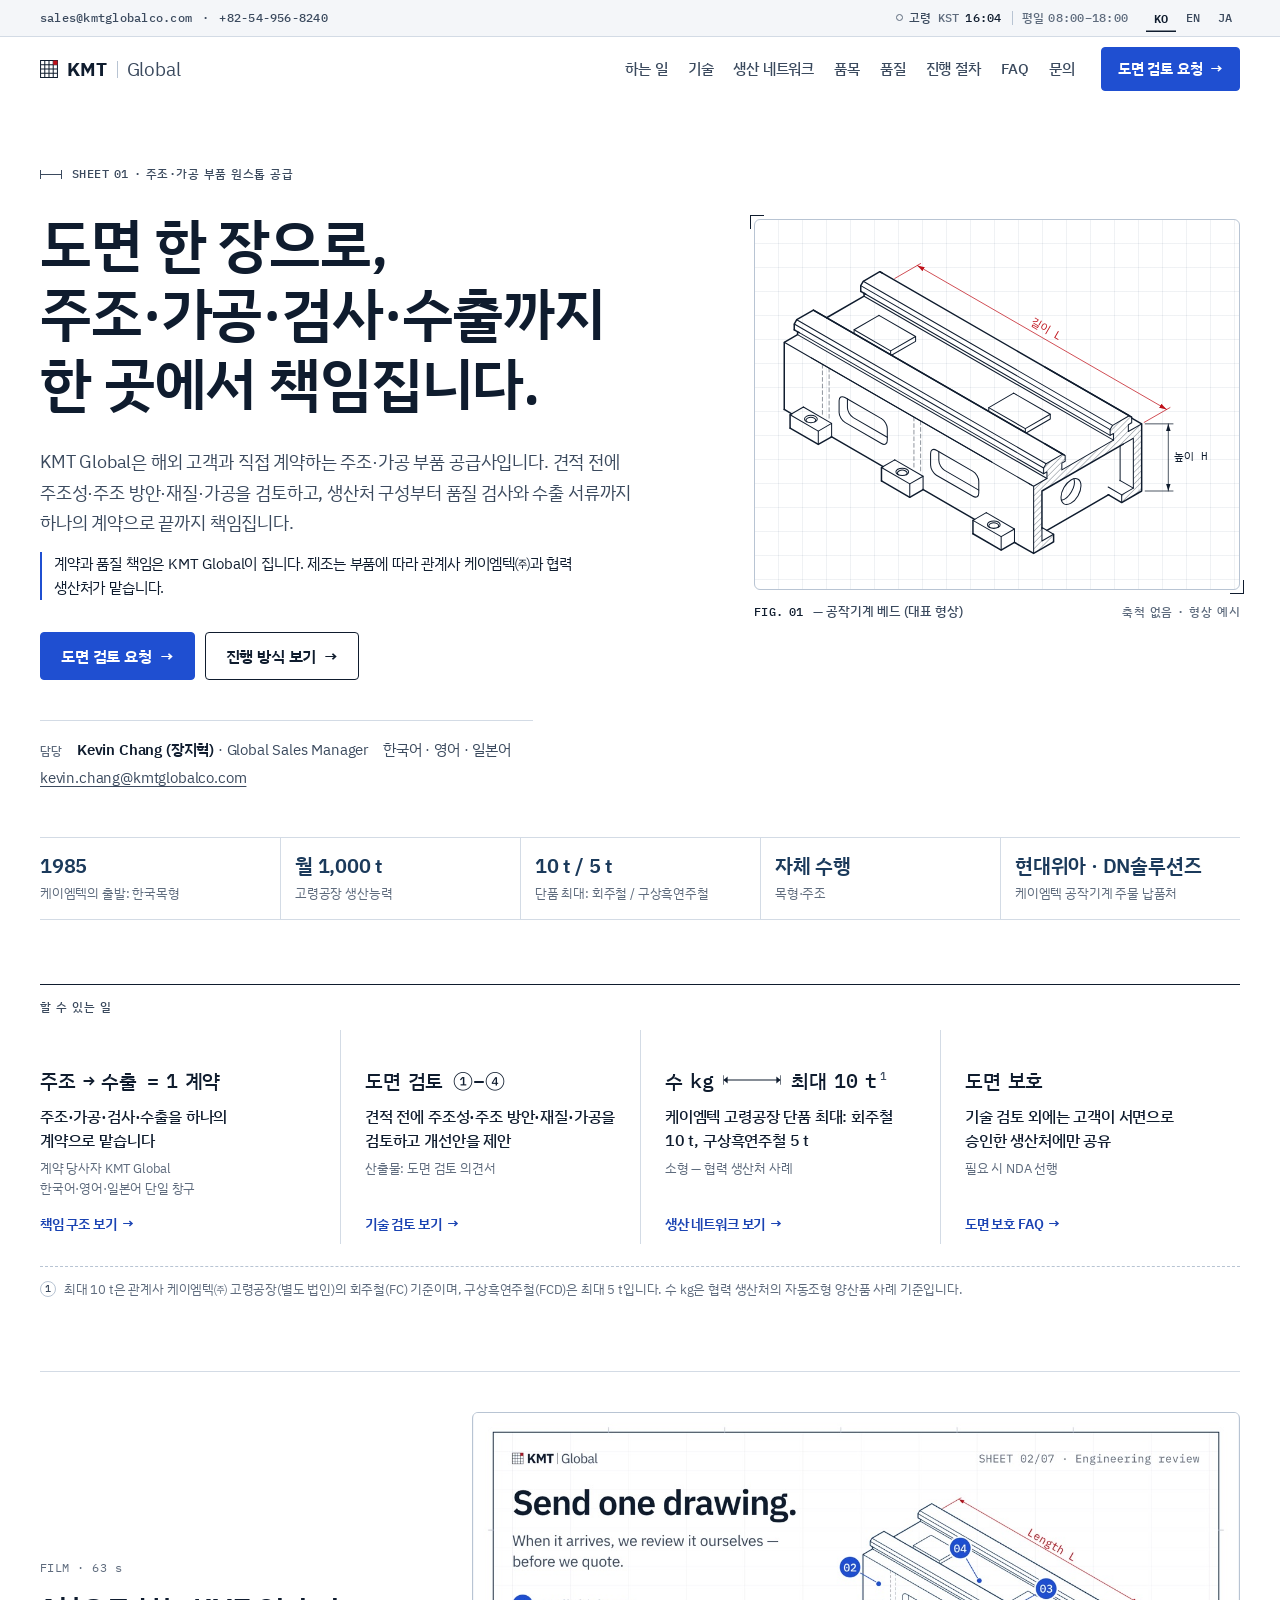
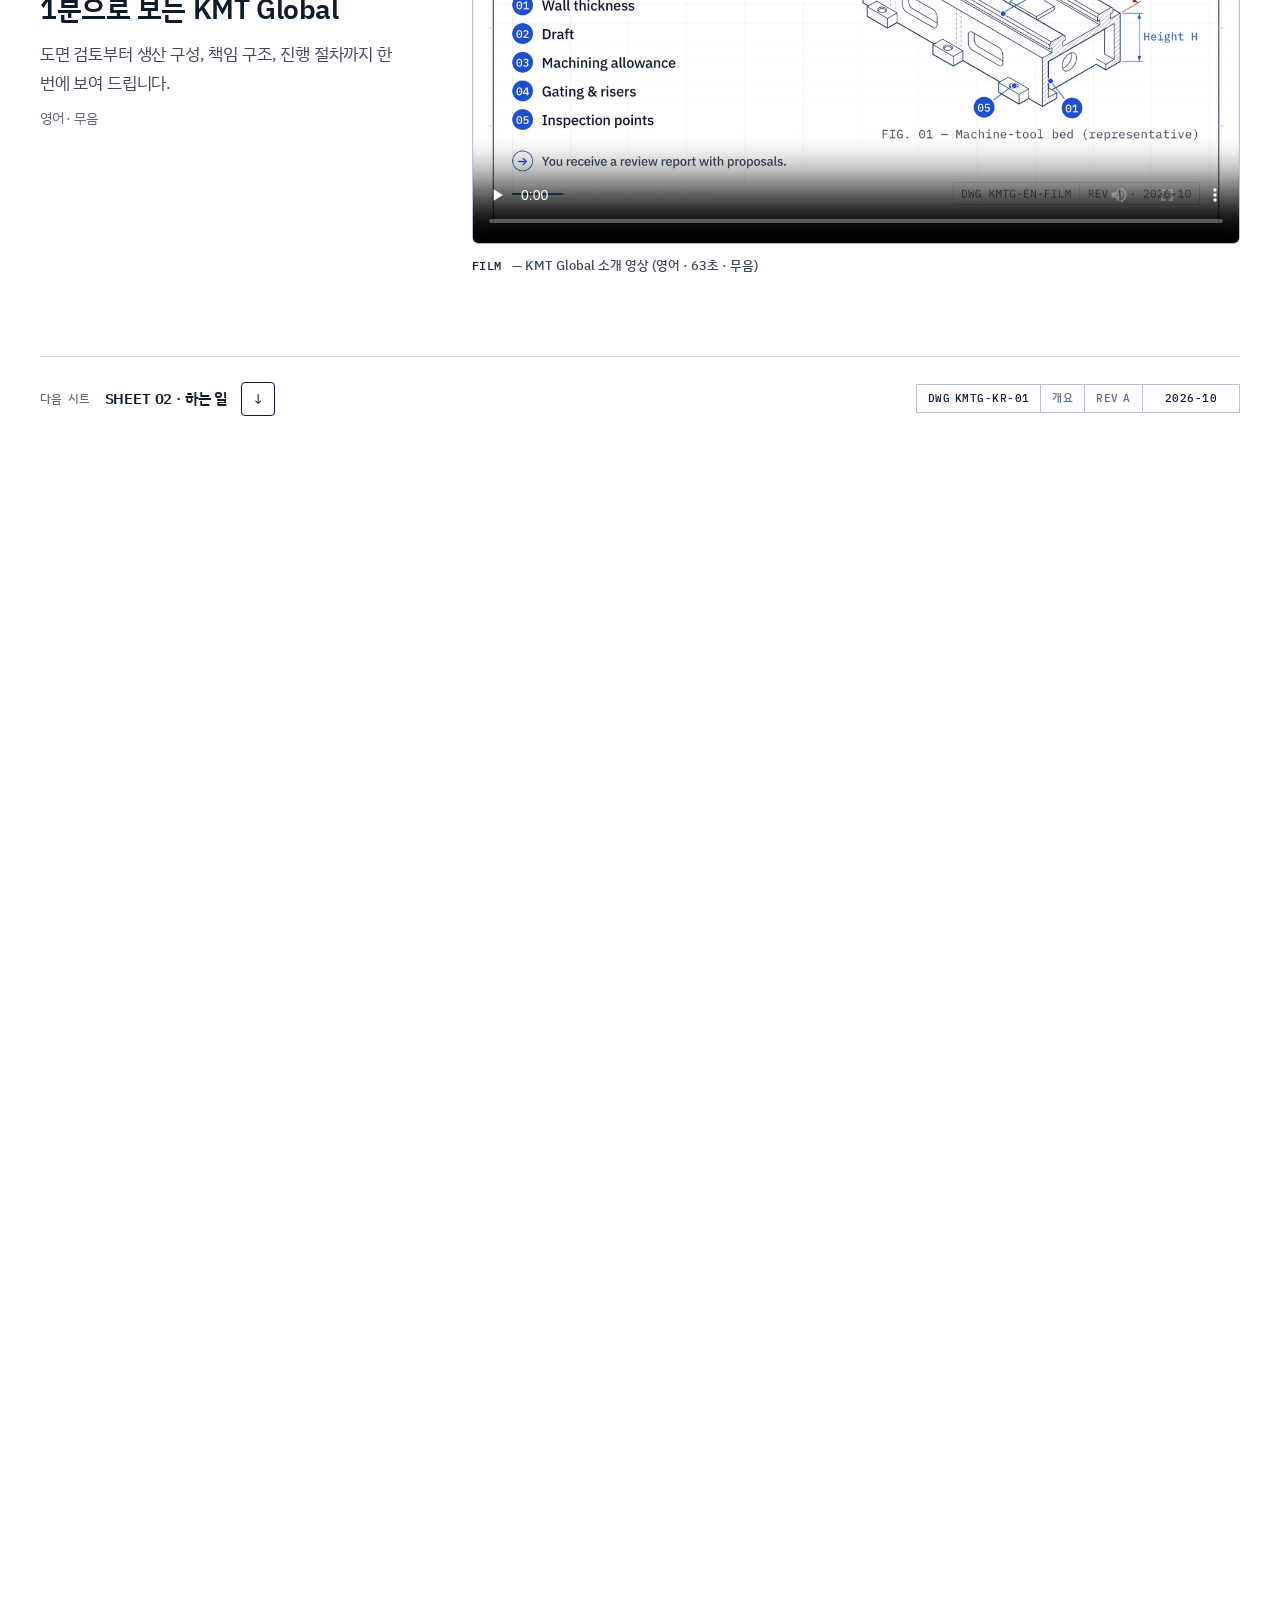
==== index.html @ 51014933 "KMT Global: FAQ 12 on machining partners (Changwon/Daegu/Busan) and insert casting (not available) C" ====
<!doctype html>
<html lang="ko" class="no-js">
<head>
<meta charset="utf-8">
<meta name="viewport" content="width=device-width, initial-scale=1">
<script>(function(){try{document.addEventListener("click",function(e){var a=e.target&&e.target.closest&&e.target.closest("[data-l]");if(a){try{localStorage.setItem("kmtg-lang",a.getAttribute("data-l"))}catch(_){}}},true);if(/bot|crawl|spider|slurp|google|bing|yandex|baidu|yeti|naver|daum|facebookexternalhit|preview|lighthouse|headless|gptbot|chatgpt|claude|anthropic|perplexity|bytespider|applebot|duckduck/i.test(navigator.userAgent))return;var h=document.documentElement.lang,page=h==="ja"?"jp":(h==="en"?"en":"ko");if(document.referrer&&document.referrer.indexOf("//"+location.host)>-1)return;var t=null;try{t=localStorage.getItem("kmtg-lang")}catch(_){}if(!t){var l=((navigator.languages&&navigator.languages[0])||navigator.language||"").toLowerCase();t=/^ko(-|_|$)/.test(l)?"ko":(/^ja(-|_|$)/.test(l)?"jp":"en")}var U={ko:"index.html",en:"index-en.html",jp:"index-jp.html"};if(t!==page&&U[t])location.replace(U[t]+location.search+location.hash)}catch(_){}})();</script>
<script>(function(h){h.className=h.className.replace(/\bno-js\b/,'js');addEventListener('load',function(){if(!(window.KMTG&&KMTG.ready))h.className=h.className.replace(/\bjs\b/,'no-js')})})(document.documentElement);</script>

<title>KMT Global | 한국 주조·가공 부품 원스톱 공급 — 기술 검토부터 수출까지</title>
<meta name="description" content="KMT Global은 해외 고객과 직접 계약하는 주조·가공 부품 공급사입니다. 도면 검토부터 생산 구성, 품질 검사, 수출 서류까지 하나의 계약으로 책임집니다. 공작기계 베드 같은 대형 회주철 주물부터 구상흑연주철 소형 양산품까지.">
<meta name="theme-color" content="#FFFFFF">
<meta name="color-scheme" content="light">
<link rel="canonical" href="https://kmtglobalco.com/">
<link rel="alternate" hreflang="ko" href="https://kmtglobalco.com/">
<link rel="alternate" hreflang="en" href="https://kmtglobalco.com/index-en.html">
<link rel="alternate" hreflang="ja" href="https://kmtglobalco.com/index-jp.html">
<link rel="alternate" hreflang="x-default" href="https://kmtglobalco.com/index-en.html">
<meta property="og:type" content="website">
<meta property="og:url" content="https://kmtglobalco.com/">
<meta property="og:site_name" content="KMT Global">
<meta property="og:locale" content="ko_KR">
<meta property="og:title" content="KMT Global — 도면 한 장으로, 주조부터 수출까지 하나의 계약">
<meta property="og:description" content="KMT Global — 기술 검토, 생산 구성, 품질 검사, 수출을 계약 당사자로서 끝까지 책임지는 한국 주조·가공 부품 공급사입니다.">
<meta property="og:image" content="https://kmtglobalco.com/assets/brand/og.png">
<meta property="og:image:type" content="image/png">
<meta property="og:image:width" content="1200">
<meta property="og:image:height" content="630">
<meta property="og:image:alt" content="KMT Global — 공작기계 베드 등각 선화와 “도면 한 장으로, 주조부터 수출까지” 문구">
<meta name="twitter:card" content="summary_large_image">
<meta name="twitter:title" content="KMT Global — 도면 한 장으로, 주조부터 수출까지 하나의 계약">
<meta name="twitter:description" content="KMT Global — 기술 검토, 생산 구성, 품질 검사, 수출을 계약 당사자로서 끝까지 책임지는 한국 주조·가공 부품 공급사입니다.">
<meta name="twitter:image" content="https://kmtglobalco.com/assets/brand/og.png">
<meta name="twitter:image:alt" content="KMT Global — 공작기계 베드 등각 선화와 “도면 한 장으로, 주조부터 수출까지” 문구">
<link rel="icon" href="favicon.ico" sizes="48x48">
<link rel="icon" href="assets/brand/favicon.svg" type="image/svg+xml">
<link rel="icon" href="assets/brand/favicon-32.png" type="image/png" sizes="32x32">
<link rel="apple-touch-icon" href="assets/brand/apple-touch-icon.png">
<link rel="preconnect" href="https://fonts.googleapis.com">
<link rel="preconnect" href="https://fonts.gstatic.com" crossorigin>
<link rel="stylesheet" href="https://fonts.googleapis.com/css2?family=IBM+Plex+Mono:wght@400;500&family=IBM+Plex+Sans+KR:wght@400;500;600;700&display=swap">
<link rel="stylesheet" href="css/site.css">
<script type="application/ld+json">
{
  "@context": "https://schema.org",
  "@graph": [
    {
      "@type": "Organization",
      "@id": "https://kmtglobalco.com/#org",
      "url": "https://kmtglobalco.com/",
      "logo": "https://kmtglobalco.com/assets/brand/icon-512.png",
      "image": "https://kmtglobalco.com/assets/brand/og.png",
      "name": "KMT Global",
      "legalName": "케이엠텍글로벌 주식회사",
      "description": "KMT Global은 케이엠텍㈜(KOREA METAL TEC CO., LTD.)의 관계회사로, 해외 고객의 계약 당사자로서 회주철·구상흑연주철 주물과 가공 부품의 기술 검토, 생산 구성, 품질 관리, 수출을 맡습니다. 각 생산처는 별도 법인입니다.",
      "address": {
        "@type": "PostalAddress",
        "streetAddress": "다산면 다산산단3길 21-26",
        "addressLocality": "고령군",
        "addressRegion": "경상북도",
        "postalCode": "40113",
        "addressCountry": "KR"
      },
      "contactPoint": {
        "@type": "ContactPoint",
        "contactType": "sales",
        "name": "Kevin Chang (장지혁)",
        "email": "sales@kmtglobalco.com",
        "telephone": "+82-54-956-8240",
        "availableLanguage": ["ko", "en", "ja"],
        "hoursAvailable": {
          "@type": "OpeningHoursSpecification",
          "dayOfWeek": ["Monday", "Tuesday", "Wednesday", "Thursday", "Friday"],
          "opens": "08:00",
          "closes": "18:00"
        }
      },
      "knowsAbout": ["회주철 주물", "구상흑연주철 주물", "후란 자경성 주조", "자동조형 주조", "공작기계 베드 주물", "펌프 케이싱 주물", "주물 기계가공", "도면·주조성 검토(DFM)", "주조 방안 설계·검토", "수출 포장·물류"],
      "areaServed": [
        {"@type": "Country", "name": "US"},
        {"@type": "Country", "name": "JP"},
        {"@type": "Place", "name": "EU"}
      ]
    },
    {"@type": "Service", "name": "주조·가공 부품 계약 공급", "provider": {"@id": "https://kmtglobalco.com/#org"}, "serviceType": "주조·가공 부품 공급", "areaServed": ["US", "JP", "EU"]},
    {"@type": "Service", "name": "도면·주조성 검토", "provider": {"@id": "https://kmtglobalco.com/#org"}, "serviceType": "도면·주조성 검토(DFM)"},
    {"@type": "Service", "name": "품질 관리·검사 조율", "provider": {"@id": "https://kmtglobalco.com/#org"}, "serviceType": "품질 관리"},
    {"@type": "Service", "name": "수출 포장·물류·서류", "provider": {"@id": "https://kmtglobalco.com/#org"}, "serviceType": "수출 물류"},
    {"@type": "WebSite", "@id": "https://kmtglobalco.com/#website", "url": "https://kmtglobalco.com/", "name": "KMT Global", "inLanguage": ["ko", "en", "ja"], "publisher": {"@id": "https://kmtglobalco.com/#org"}},
    {"@type": "VideoObject", "name": "KMT Global — One accountable supplier for Korean castings & machined parts", "description": "KMT Global 소개 영상(영어, 63초): 도면 검토, 생산 구성, 책임 구조, 진행 절차.", "thumbnailUrl": "https://kmtglobalco.com/assets/video/kmt-global-intro-poster.jpg", "uploadDate": "2026-10-28", "duration": "PT1M3S", "contentUrl": "https://kmtglobalco.com/assets/video/kmt-global-intro-en.mp4", "inLanguage": "en", "publisher": {"@id": "https://kmtglobalco.com/#org"}},
    {
      "@type": "FAQPage",
      "mainEntity": [
        {"@type": "Question", "name": "KMT Global은 어떤 회사인가요?", "acceptedAnswer": {"@type": "Answer", "text": "KMT Global은 케이엠텍㈜의 해외 영업과 계약을 맡는 관계회사입니다. 계약·기술 검토·품질·수출은 KMT Global이 책임집니다. 케이엠텍㈜은 목형과 주조를 자체로 합니다. 기계가공은 케이엠텍㈜에 등록된 가공 협력사가, 케이엠텍㈜ 범위를 벗어나는 주조는 협력 주물 생산처가 맡습니다. 각 생산처는 별도 법인입니다. KMT Global이 보유한 인증은 아직 없으며, 인증은 각 생산처 명의입니다."}},
        {"@type": "Question", "name": "계약 당사자는 누구인가요?", "acceptedAnswer": {"@type": "Answer", "text": "KMT Global입니다. 견적, 계약, 대금 청구, 품질·납기 책임이 모두 KMT Global 한 곳으로 정리됩니다. 생산처가 여럿이어도 고객의 계약 상대는 하나입니다."}},
        {"@type": "Question", "name": "실제 생산처를 알 수 있나요?", "acceptedAnswer": {"@type": "Answer", "text": "관계사 케이엠텍㈜ 고령공장 건은 생산처를 처음부터 밝힙니다. 협력 생산처·가공 협력사 건은 NDA를 맺은 뒤 해당 건의 생산처(회사명·위치)를 알려 드립니다. 공개 범위는 생산처와 미리 정합니다. 각 생산처는 별도 법인이며, 고객과의 계약과 품질·납기 책임은 KMT Global이 집니다. 생산처를 바꿔야 할 때는 고객과 먼저 협의하고, 고객 도면은 고객이 서면으로 승인한 생산처에만 공유합니다."}},
        {"@type": "Question", "name": "IATF 16949 인증은 누가 보유하나요?", "acceptedAnswer": {"@type": "Answer", "text": "협력 주물 생산처 중 IATF 16949 인증을 받은 생산처(해당 법인)가 보유합니다. IATF 16949는 자동차 부품을 직접 제조하는 사이트에 부여되는 인증이라, 제조하지 않는 KMT Global은 인증 대상이 아닙니다. IATF 16949가 필요한 품목은 인증 생산처 경로로 검토합니다. 해당 건의 생산처는 NDA를 맺은 뒤 알려 드리며, 인증 확인 방법도 그때 안내합니다."}},
        {"@type": "Question", "name": "도면은 어떻게 보호되나요?", "acceptedAnswer": {"@type": "Answer", "text": "필요하면 도면을 받기 전에 NDA를 맺습니다. 받은 도면은 KMT Global 업무를 겸직하는 관계사 케이엠텍㈜ 기술진이 기술 검토에 쓰고, 그 밖에는 고객이 서면으로 승인한 생산처에만 공유합니다. 협력 생산처의 회사명·위치는 NDA를 맺은 뒤 알려 드립니다. 해당 건 외에는 쓰지 않습니다."}},
        {"@type": "Question", "name": "목형·금형은 누구 소유이고, 어디에 보관하나요?", "acceptedAnswer": {"@type": "Answer", "text": "소유권과 보관 장소·조건은 견적·계약 단계에서 문서로 정합니다. 보관 장소가 협력 생산처이면 그 회사명·위치는 NDA를 맺은 뒤 알려 드립니다. 고객이 지급하는 목형도 협의해 받습니다."}},
        {"@type": "Question", "name": "최소 주문 수량이 있나요?", "acceptedAnswer": {"@type": "Answer", "text": "품목과 생산 경로, 목형 조건에 따라 다릅니다. 후란 주조 경로(관계사 케이엠텍 고령공장)는 단품·소량도 검토합니다. 자동조형 양산 경로는 반복 수량이 있는 품목에 맞습니다. 연간 수량과 1회 발주 수량을 알려 주시면 알맞은 경로와 함께 안내합니다."}},
        {"@type": "Question", "name": "결제 조건과 인도 조건(인코텀즈)은 어떻게 되나요?", "acceptedAnswer": {"@type": "Answer", "text": "건별로 협의합니다. 인도 조건은 Incoterms® 2020 기준(FCA·FOB·CIF·DAP 등)으로 정합니다."}},
        {"@type": "Question", "name": "FTA 원산지 증빙이 가능한가요?", "acceptedAnswer": {"@type": "Answer", "text": "원산지 판정은 품목의 HS 분류와 원산지 규정에 따라 달라지므로 건별로 검토해 안내합니다. 관세율과 관세 분류는 수입국 세관이 판단하는 사항입니다."}},
        {"@type": "Question", "name": "견적을 받으려면 어떤 자료가 필요한가요?", "acceptedAnswer": {"@type": "Answer", "text": "도면(2D PDF, 가능하면 3D STEP), 재질 규격과 판, 단중 또는 대략적인 크기, 연간 수량과 로트, 가공 범위와 공차, 검사·문서 요구, 포장·인도 조건, 희망 일정입니다. 도면 전에 NDA가 필요하시면 알려 주세요."}},
        {"@type": "Question", "name": "공장 방문이나 감사가 가능한가요?", "acceptedAnswer": {"@type": "Answer", "text": "관계사 케이엠텍㈜ 고령공장 방문·감사는 일정을 협의해 안내합니다. 협력 생산처는 NDA를 맺은 뒤 생산처의 동의를 받아 고객이 현장 감사를 하실 수 있습니다. KMT Global이 생산처를 점검한 기록은 요청하시면 드립니다."}}, {"@type": "Question", "name": "주물 가공도 되나요? 인서트 주조도 가능한가요?", "acceptedAnswer": {"@type": "Answer", "text": "가공은 됩니다. 케이엠텍㈜에 등록된 창원·대구·부산 지역 가공 협력사가 도면대로 가공하고, KMT Global이 공정 계획과 측정 결과를 검토합니다. 주조와 가공을 하나의 계약으로 맡기실 수 있습니다. 인서트 주조는 현재 대응하기 어렵습니다. 국내에서도 대응하는 업체가 해마다 줄어 지금은 약속드리기 어렵습니다."}}
      ]
    }
  ]
}
</script>

</head>
<body id="top">
<a class="skip" href="#main">본문으로 건너뛰기</a>

<div class="util" role="region" aria-label="연락처와 언어">
  <div class="wrap util__in">
    <p class="util__contact"><a href="mailto:sales@kmtglobalco.com">sales@kmtglobalco.com</a><span aria-hidden="true">·</span><a href="tel:+82549568240">+<span class="nb">82-54-956-8240</span></a></p>
    <div class="util__right">
      <p class="clock" data-clock><span class="sr" data-clock-sr>고령 현지 시각은 한국 표준시(UTC+9)이며, 업무 시간은 평일 08:00부터 18:00까지입니다</span><span class="clock__dot" aria-hidden="true"></span><span aria-hidden="true">고령</span> <span class="clock__tz" aria-hidden="true">KST</span> <span class="clock__time" data-clock-time aria-hidden="true">UTC+9</span><span class="clock__st" aria-hidden="true">평일 08:00–18:00</span></p>
      <ul class="lang" aria-label="언어">
        <li><a class="lang__on" href="./" lang="ko" aria-current="page" data-l="ko">KO</a></li>
        <li><a class="lang__link" href="index-en.html" lang="en" hreflang="en" data-l="en"><span aria-hidden="true">EN</span><span class="sr">English</span></a></li>
        <li><a class="lang__link" href="index-jp.html" lang="ja" hreflang="ja" data-l="jp"><span aria-hidden="true">JA</span><span class="sr">日本語</span></a></li>
      </ul>
    </div>
  </div>
</div>

<header class="hdr" id="header">
  <div class="wrap hdr__in">
    <div class="brand">
      <!-- 임시 워드마크(정식 로고 확정 전). 케이엠텍㈜ CI를 변형한 것이 아님 -->
      <a class="brand__link" href="#top" aria-label="KMT Global — 맨 위로">
        <svg class="brand__mark" viewBox="0 0 16 16" aria-hidden="true" focusable="false"><path class="brand__grid" d="M.5.5h15v15H.5zM4.25.5v15M8 .5v15M11.75.5v15M.5 4.25h15M.5 8h15M.5 11.75h15"/><rect class="brand__rev" x="11.75" y=".5" width="3.75" height="3.75"/></svg>
        <span class="brand__kmt">KMT</span><span class="brand__rule" aria-hidden="true"></span><span class="brand__global">Global</span>
      </a>
    </div>
    <nav class="nav" aria-label="주요 메뉴">
      <ul>
        <li><a href="#services" data-nav="services">하는 일</a></li>
        <li><a href="#engineering" data-nav="engineering">기술</a></li>
        <li><a href="#network" data-nav="network">생산 네트워크</a></li>
        <li><a href="#parts" data-nav="parts">품목</a></li>
        <li><a href="#quality" data-nav="quality">품질</a></li>
        <li><a href="#process" data-nav="process">진행 절차</a></li>
        <li><a href="#faq" data-nav="faq">FAQ</a></li>
        <li><a href="#contact" data-nav="contact">문의</a></li>
      </ul>
    </nav>
    <a class="btn btn--primary btn--sm hdr__cta" href="#contact">도면 검토 요청 <span class="arw" aria-hidden="true">→</span></a>
    <button class="hdr__menu" type="button" aria-expanded="false" aria-controls="mnav" data-menu-btn>
      <span class="hdr__burger" aria-hidden="true"><i></i><i></i><i></i></span>
      <span class="sr" data-menu-label>메뉴 열기</span>
    </button>
  </div>
  <div class="hdr__progress" aria-hidden="true"><i data-progress></i></div>
</header>
  <div class="mnav" id="mnav" data-mnav>
  <nav aria-label="모바일 메뉴">
    <ul class="mnav__list">
      <li><a href="#services">하는 일</a></li>
      <li><a href="#engineering">기술</a></li>
      <li><a href="#network">생산 네트워크</a></li>
      <li><a href="#parts">품목</a></li>
      <li><a href="#quality">품질</a></li>
      <li><a href="#process">진행 절차</a></li>
      <li><a href="#faq">FAQ</a></li>
      <li><a href="#contact">문의</a></li>
    </ul>
  </nav>
  <a class="btn btn--primary mnav__cta" href="#contact">도면 검토 요청 <span class="arw" aria-hidden="true">→</span></a>
  <ul class="mnav__lang" aria-label="언어"><li><a href="./" lang="ko" aria-current="page" data-l="ko">KO</a></li><li><a href="index-en.html" lang="en" hreflang="en" data-l="en">EN</a></li><li><a href="index-jp.html" lang="ja" hreflang="ja" data-l="jp">JA</a></li></ul>
  <p class="mnav__contact"><a href="mailto:sales@kmtglobalco.com">sales@kmtglobalco.com</a><br><a href="tel:+82549568240">+<span class="nb">82-54-956-8240</span></a></p>
</div>

<main id="main">

<section id="hero" class="sheet hero" aria-labelledby="hero-title" data-sheet="01" data-sheet-name="개요">
  <div class="wrap">
    <div class="hero__grid">
      <p class="label hero__label"><span class="label__tick" aria-hidden="true"></span>SHEET 01 · 주조⁠·⁠가공 부품 원스톱 공급</p>
      <h1 id="hero-title" class="hero__h1"><span class="sr">KMT Global — 한국 주조⁠·⁠가공 부품 원스톱 공급사. </span>도면 한 장으로,<br> 주조⁠·⁠가공⁠·⁠검사⁠·⁠수출까지<br> 한 곳에서 책임집니다.</h1>
      <div class="hero__copy">
        <p class="hero__lead">KMT Global은 해외 고객과 직접 계약하는 주조·가공 부품 공급사입니다. 견적 전에 주조성·주조 방안·재질·가공을 검토하고, 생산처 구성부터 품질 검사와 수출 서류까지 하나의 계약으로 끝까지 책임집니다.</p>
        <p class="hero__role">계약과 품질 책임은 KMT Global이 집니다. 제조는 부품에 따라 관계사 케이엠텍㈜과 협력 생산처가 맡습니다.</p>
        <p class="hero__cta">
          <a class="btn btn--primary" href="#contact">도면 검토 요청 <span class="arw" aria-hidden="true">→</span></a>
          <a class="btn btn--ghost" href="#cf-nda-l">진행 방식 보기 <span class="arw" aria-hidden="true">→</span></a>
        </p>
        <p class="hero__who"><span class="hero__who-k">담당</span><span><b>Kevin Chang (장지혁)</b> · Global Sales Manager</span><span>한국어 · 영어 · 일본어</span><a href="mailto:kevin.chang@kmtglobalco.com">kevin.chang@kmtglobalco.com</a></p>
      </div>
      <figure class="hero__fig drawing">
        <div class="drawing__paper">
          <span class="drawing__corner drawing__corner--tl" aria-hidden="true"></span>
          <span class="drawing__corner drawing__corner--br" aria-hidden="true"></span>
          <svg xmlns="http://www.w3.org/2000/svg" viewBox="0 0 480 360" class="fig" focusable="false" data-fig="01" role="img" aria-labelledby="h01-t h01-d" fill="none" stroke="currentColor" stroke-linecap="round" stroke-linejoin="round"><title id="h01-t">FIG. 01 — 공작기계 베드 대표 형상(등각 선화)</title><desc id="h01-d">공작기계 베드 대표 형상 등각 선화. 리브 구조와 슬라이드 가이드면, 길이와 높이 치수선</desc><defs><pattern id="h01-h" width="4.5" height="4.5" patternUnits="userSpaceOnUse" patternTransform="rotate(45)"><path d="M0 0V4.5" stroke="currentColor" stroke-width=".6"/></pattern><marker id="h01-a" viewBox="0 0 8 5" refX="8" refY="2.5" markerWidth="8" markerHeight="5" markerUnits="userSpaceOnUse" orient="auto-start-reverse"><path class="dim-a" d="M0 0L8 2.5L0 5Z" fill="currentColor" stroke="none"/></marker><marker id="h01-r" class="accent" viewBox="0 0 8 5" refX="8" refY="2.5" markerWidth="8" markerHeight="5" markerUnits="userSpaceOnUse" orient="auto-start-reverse"><path class="dim-a" d="M0 0L8 2.5L0 5Z" fill="currentColor" stroke="none"/></marker></defs><g class="hatch" fill="url(#h01-h)" stroke="none"><path pathLength="1" d="M396.4 269.2L374.8 281.7L374.8 273.4L387.4 266.1L387.4 212.2L288.6 269.2L288.6 323.2L301.2 315.9L301.2 324.2L279.6 336.7L279.6 264.1L294 255.7L294 248.5L290.4 250.6L290.4 244.3L293.1 239.7L311 229.3L313.7 230.8L313.7 237.1L310.1 239.1L310.1 246.4L365.9 214.2L365.9 207L362.3 209.1L362.3 202.8L365 198.2L382.9 187.8L385.6 189.3L385.6 195.6L382 197.6L382 204.9L396.4 196.6Z"/></g><g class="ln-hid" stroke-width=".9" opacity=".55"><path pathLength="1" stroke-dasharray=".0755 .0566" d="M51.3 186.2V132.3"/><path pathLength="1" stroke-dasharray=".0755 .0566" d="M58.5 190.4V136.4"/><path pathLength="1" stroke-dasharray=".0755 .0566" d="M150.2 243.3V189.3"/><path pathLength="1" stroke-dasharray=".0755 .0566" d="M157.4 247.4V193.5"/></g><g class="ln-in" stroke-width="1.1"><path pathLength="1" d="M374.8 281.7V273.4L387.4 266.1V212.2L376.4 218.5"/><path pathLength="1" d="M288.6 309.7V323.2L301.2 315.9L288.6 308.7"/><path pathLength="1" d="M279.6 336.7V264.1L294 255.7V248.5L290.4 250.6V244.3L293.1 239.7L311 229.3L313.7 230.8V237.1L310.1 239.1V246.4L365.9 214.2V207L362.3 209.1V202.8L365 198.2L382.9 187.8L385.6 189.3V195.6L382 197.6V204.9L396.4 196.6"/><path pathLength="1" d="M360.2 264.9L374.8 273.4"/><path pathLength="1" d="M372.8 257.7L387.4 266.1"/><path pathLength="1" d="M39.4 125.3L234.4 237.9"/><path pathLength="1" d="M274.2 260.9L277.3 262.8"/><path pathLength="1" d="M10 108.4L279.6 264.1"/><path pathLength="1" d="M24.4 100.1L294 255.7"/><path pathLength="1" d="M26.2 98L290.4 250.6"/><path pathLength="1" d="M20.8 88.7L290.4 244.3"/><path pathLength="1" d="M23.5 84L293.1 239.7"/><path pathLength="1" d="M96.3 58.6L365.9 214.2"/><path pathLength="1" d="M98.1 56.5L362.3 209.1"/><path pathLength="1" d="M92.7 47.2L362.3 202.8"/><path pathLength="1" d="M95.4 42.5L365 198.2"/><path pathLength="1" d="M373.1 220.5V258.2"/><path pathLength="1" d="M46.8 204.4L16.3 186.7L30.7 178.4V178.8"/><path pathLength="1" d="M46.8 218.9V204.4L61.2 196.1V210.6"/><path pathLength="1" d="M30.7 178.4L61.2 196.1"/><path pathLength="1" d="M145.7 261.5L115.1 243.8L129.5 235.5V235.9"/><path pathLength="1" d="M145.7 276V261.5L160.1 253.2V267.7"/><path pathLength="1" d="M129.5 235.5L160.1 253.2"/><path pathLength="1" d="M244.5 318.5L214 300.9L228.4 292.6V292.9"/><path pathLength="1" d="M244.5 333.1V318.5L258.9 310.2V324.8"/><path pathLength="1" d="M228.4 292.6L258.9 310.2"/><path pathLength="1" d="M85.5 99.1V94.9L112.4 79.3V79.7"/><path pathLength="1" d="M125 121.9V117.7L152 102.2V107.4L125.9 122.4"/><path pathLength="1" d="M85.5 94.9L125 117.7"/><path pathLength="1" d="M112.4 79.3L152 102.2"/><path pathLength="1" d="M231.1 183.1V179L258 163.4V163.7"/><path pathLength="1" d="M270.6 205.9V201.8L297.6 186.2V191.4L271.5 206.5"/><path pathLength="1" d="M231.1 179L270.6 201.8"/><path pathLength="1" d="M258 163.4L297.6 186.2"/><path pathLength="1" d="M323.2 256A15.3 8.8-60 0 1 320.5 270A15.3 8.8-60 0 1 309.7 279.3"/><path pathLength="1" d="M34.5 194.5A5.3 3.1 0 0 1 35.2 190.4A5.3 3.1 0 0 1 42.4 190.4A5.3 3.1 0 0 1 43 194.5"/><path pathLength="1" d="M133.4 251.6A5.3 3.1 0 0 1 134 247.5A5.3 3.1 0 0 1 141.2 247.5A5.3 3.1 0 0 1 141.9 251.6"/><path pathLength="1" d="M232.2 308.7A5.3 3.1 0 0 1 232.9 304.5A5.3 3.1 0 0 1 240.1 304.5A5.3 3.1 0 0 1 240.7 308.7"/><path pathLength="1" d="M115.1 190.9A8.9 5.1 60 0 1 121.4 201.8V214.2A8.9 5.1 60 0 1 115.1 217.9L75.6 195A8.9 5.1 60 0 1 69.3 184.2V171.7A8.9 5.1 60 0 1 75.6 168.1Z"/><path pathLength="1" d="M121.4 211.1L84.6 189.9A8.9 5.1 60 0 1 78.3 179V169.6"/><path pathLength="1" d="M214 248A8.9 5.1 60 0 1 220.3 258.9V271.3A8.9 5.1 60 0 1 214 274.9L174.5 252.1A8.9 5.1 60 0 1 168.2 241.2V228.8A8.9 5.1 60 0 1 174.5 225.1Z"/><path pathLength="1" d="M220.3 268.2L183.4 246.9A8.9 5.1 60 0 1 177.1 236V226.7"/><ellipse pathLength="1" cx="320" cy="269.8" rx="15.3" ry="8.8" transform="rotate(-60 320 269.8)"/><ellipse pathLength="1" cx="38.8" cy="191.4" rx="6.9" ry="4"/><ellipse pathLength="1" cx="137.6" cy="248.5" rx="6.9" ry="4"/><ellipse pathLength="1" cx="236.5" cy="305.6" rx="6.9" ry="4"/></g><g class="ln-out" stroke-width="1.6"><path pathLength="1" d="M10.3 180.9L10 181V108.4L24.4 100.1V97"/><path pathLength="1" d="M21.1 94.7L20.8 94.9V88.7L23.5 84L41.5 73.6L270.6 205.9"/><path pathLength="1" d="M55.8 81.9L96.3 58.6V55.5"/><path pathLength="1" d="M93 53.2L92.7 53.4V47.2L95.4 42.5L113.3 32.1L116 33.7"/><path pathLength="1" d="M385.6 190.4L396.4 196.6V269.2L374.8 281.7L360.2 273.2"/><path pathLength="1" d="M376.4 218.5L288.6 269.2V309.7"/><path pathLength="1" d="M301.2 315.9V324.2L279.6 336.7L258.6 324.6"/><path pathLength="1" d="M10 181L18.1 185.7"/><path pathLength="1" d="M60.9 210.4L116.9 242.8"/><path pathLength="1" d="M159.8 267.5L215.8 299.9"/><path pathLength="1" d="M20.8 94.9L26.2 98"/><path pathLength="1" d="M41.5 73.6L311 229.3"/><path pathLength="1" d="M291.9 218.2L312.8 230.3"/><path pathLength="1" d="M92.7 53.4L98.1 56.5"/><path pathLength="1" d="M113.3 32.1L382.9 187.8"/><path pathLength="1" d="M291.9 135.2L385.6 189.3"/><path pathLength="1" d="M360.8 273.2L294 311.8"/><path pathLength="1" d="M16.6 201.1L16.3 201.3V186.7"/><path pathLength="1" d="M61.2 210.6L46.8 218.9L16.3 201.3"/><path pathLength="1" d="M115.4 258.2L115.1 258.3V243.8"/><path pathLength="1" d="M160.1 267.7L145.7 276L115.1 258.3"/><path pathLength="1" d="M214.3 315.2L214 315.4V300.9"/><path pathLength="1" d="M258.9 324.8L244.5 333.1L214 315.4"/></g><g class="dim" stroke-width=".8" font-family="IBM Plex Mono,IBM Plex Sans KR,ui-monospace,SFMono-Regular,Menlo,Consolas,monospace" font-size="12" dominant-baseline="middle"><path pathLength="1" d="M400.2 269.2L430.3 269.2"/><path pathLength="1" d="M400.2 196.6L430.3 196.6"/><path pathLength="1" marker-start="url(#h01-a)" marker-end="url(#h01-a)" d="M425.2 269.2L425.2 196.6"/><text class="dim-t" fill="currentColor" stroke="none" x="431.4" y="232.9">높이 H</text></g><g class="dim accent" stroke-width=".8" font-family="IBM Plex Mono,IBM Plex Sans KR,ui-monospace,SFMono-Regular,Menlo,Consolas,monospace" font-size="12" dominant-baseline="middle"><path pathLength="1" d="M129.5 39.4L157.4 23.3"/><path pathLength="1" d="M399.1 195L427 179"/><path pathLength="1" marker-start="url(#h01-r)" marker-end="url(#h01-r)" d="M153.8 25.4L423.4 181"/><text class="dim-t" fill="currentColor" stroke="none" x="293.2" y="95.1" text-anchor="middle" transform="rotate(30 293.2 95.1)">길이 L</text></g></svg>
        </div>
        <figcaption class="figcap"><span class="figcap__no">FIG. 01</span><span class="figcap__t">— 공작기계 베드 (대표 형상)</span><span class="figcap__aux">축척 없음 · 형상 예시</span></figcaption>
      </figure>
    </div>

    <ul class="proof" aria-label="케이엠텍 개요">
      <li><b>1985</b><span>케이엠텍의 출발: 한국목형</span></li>
      <li><b>월 1,000 t</b><span>고령공장 생산능력</span></li>
      <li><b>10 t / 5 t</b><span>단품 최대: 회주철 / 구상흑연주철</span></li>
      <li><b>자체 수행</b><span>목형·주조</span></li>
      <li><b>현대위아 · DN솔루션즈</b><span>케이엠텍 공작기계 주물 납품처</span></li>
    </ul>

    <section class="caps" aria-labelledby="caps-title">
      <h2 id="caps-title" class="caps__title">할 수 있는 일</h2>
      <ul class="caps__list">
        <li class="cap">
          <p class="cap__val">주조 → 수출 <span class="cap__eq">= 1 계약</span></p>
          <p class="cap__desc">주조⁠·⁠가공⁠·⁠검사⁠·⁠수출을 하나의 계약으로 맡습니다</p>
          <p class="cap__note">계약 당사자 KMT Global<br>한국어⁠·⁠영어⁠·⁠일본어 단일 창구</p>
          <p class="cap__go"><a href="#structure">책임 구조 보기 <span aria-hidden="true">→</span></a></p>
        </li>
        <li class="cap">
          <p class="cap__val">도면 검토 <span class="cap__eq">①–④</span></p>
          <p class="cap__desc">견적 전에 주조성⁠·⁠주조 방안⁠·⁠재질⁠·⁠가공을 검토하고 개선안을 제안</p>
          <p class="cap__note">산출물: 도면 검토 의견서</p>
          <p class="cap__go"><a href="#engineering">기술 검토 보기 <span aria-hidden="true">→</span></a></p>
        </li>
        <li class="cap">
          <p class="cap__val cap__val--dim"><span class="cap__end">수 kg</span><span class="cap__dim" aria-hidden="true"><svg viewBox="0 0 100 10" preserveAspectRatio="none" focusable="false"><path d="M1 5H99M1 1V9M99 1V9"/><path class="cap__ah" d="M1 5l7-3v6zM99 5l-7-3v6z"/></svg></span><span class="sr">에서</span><span class="cap__end">최대 10 t<sup class="cap__fn-mark"><a href="#cap-fn" aria-label="주석 1">1</a></sup></span></p>
          <p class="cap__desc">케이엠텍 고령공장 단품 최대: 회주철 10 t, 구상흑연주철 5 t</p>
          <p class="cap__note">소형 — 협력 생산처 사례</p>
          <p class="cap__go"><a href="#network">생산 네트워크 보기 <span aria-hidden="true">→</span></a></p>
        </li>
        <li class="cap">
          <p class="cap__val">도면 보호</p>
          <p class="cap__desc">기술 검토 외에는 고객이 서면으로 승인한 생산처에만 공유</p>
          <p class="cap__note">필요 시 NDA 선행</p>
          <p class="cap__go"><a href="#faq-5">도면 보호 FAQ <span aria-hidden="true">→</span></a></p>
        </li>
      </ul>
      <p class="caps__fn" id="cap-fn"><span class="caps__fn-no" aria-hidden="true">1</span><span><span class="sr">주석 1. </span>최대 10 t은 관계사 케이엠텍㈜ 고령공장(별도 법인)의 회주철(FC) 기준이며, 구상흑연주철(FCD)은 최대 5 t입니다. 수 kg은 협력 생산처의 자동조형 양산품 사례 기준입니다.</span></p>
    </section>

    <section class="film" aria-labelledby="film-title">
      <div class="film__txt">
        <p class="film__k">FILM · 63 s</p>
        <h2 id="film-title" class="film__title">1분으로 보는 KMT Global</h2>
        <p class="film__desc">도면 검토부터 생산 구성, 책임 구조, 진행 절차까지 한 번에 보여 드립니다.</p>
        <p class="film__note">영어 · 무음</p>
      </div>
      <figure class="film__fig">
        <video class="film__video" controls preload="none" playsinline width="1920" height="1080" poster="assets/video/kmt-global-intro-poster.jpg" aria-describedby="film-cap">
          <source src="assets/video/kmt-global-intro-en.mp4" type="video/mp4">
          <a href="assets/video/kmt-global-intro-en.mp4">소개 영상 내려받기 (MP4, 4.9 MB)</a>
        </video>
        <figcaption class="figcap" id="film-cap"><span class="figcap__no">FILM</span><span class="figcap__t">— KMT Global 소개 영상 (영어 · 63초 · 무음)</span></figcaption>
      </figure>
    </section>

    <div class="tbrow">
      <a class="next" href="#services"><span class="next__k">다음 시트</span><span class="next__t">SHEET 02 · 하는 일</span><span class="next__a" aria-hidden="true">↓</span></a>
      <p class="tb"><span>DWG KMTG-KR-01</span><span>개요</span><span>REV A</span><span><span class="nb">2026-10</span></span></p>
    </div>
  </div>
</section>

<section id="services" class="sheet" aria-labelledby="services-title" data-sheet="02" data-sheet-name="하는 일">
  <div class="wrap">
    <header class="sh">
      <p class="label"><span class="label__tick" aria-hidden="true"></span>SHEET 02 · 하는 일</p>
      <h2 id="services-title" class="h2 sh__title">한 곳에서<br> 끝까지 맡습니다</h2>
      <div class="sh__aside">
        <p class="redline"><span class="redline__t">생산처를 소개하는 회사가 아닙니다. 계약하고, 구성하고, 끝까지 책임집니다.</span><span class="rev" aria-hidden="true">REV A</span></p>
        <p class="lead">견적부터 사후 대응까지 고객의 상대는 KMT Global 한 곳입니다. 아래 여덟 가지 일을 KMT Global이 맡아 책임지고, 각 단계에서 받으실 결과물을 미리 밝혀 둡니다.</p>
      </div>
    </header>

    <ol class="svc">
      <li class="svc__item" data-reveal>
        <div class="svc__top"><span class="svc__no">02.1</span><svg class="ico" viewBox="0 0 24 24" aria-hidden="true" focusable="false"><path d="M13 3H5v18h7"/><path d="M13 3l5 5v3"/><path d="M13 3v5h5"/><path d="M8 9h3M8 12h5M8 15h3"/><circle cx="16.5" cy="16.5" r="3.5"/><path d="m19 19 2.5 2.5"/></svg></div>
        <h3 class="svc__h">기술 검토⁠·⁠견적</h3>
        <p class="svc__k">KMT Global이 하는 일</p>
        <p class="svc__do">도면(2D⁠·⁠3D)과 사양을 받아 주조성, 재질, 가공 범위, 검사 요구를 검토합니다. 고객의 서면 승인을 받아 생산처와 가능 여부를 확인한 뒤 견적을 냅니다.</p>
        <div class="svc__get"><p class="svc__k">고객이 받는 것</p><ul><li>기술 검토 의견</li><li>생산 경로 제안</li><li>견적서</li></ul></div>
      </li>
      <li class="svc__item" data-reveal>
        <div class="svc__top"><span class="svc__no">02.2<span class="svc__meta"> · 생산처 배정</span></span><svg class="ico" viewBox="0 0 24 24" aria-hidden="true" focusable="false"><circle cx="12" cy="5" r="2.5"/><circle cx="5" cy="18.5" r="2.5"/><circle cx="19" cy="18.5" r="2.5"/><path d="M10.8 7.2 6.3 16.3M13.2 7.2l4.5 9.1M7.5 18.5h9"/></svg></div>
        <h3 class="svc__h">생산 구성</h3>
        <p class="svc__k">KMT Global이 하는 일</p>
        <p class="svc__do">크기⁠·⁠수량⁠·⁠재질⁠·⁠인증 요구에 맞는 생산처를 정하고, 주조⁠·⁠가공⁠·⁠후처리를 하나의 생산 계획으로 묶습니다.</p>
        <div class="svc__get"><p class="svc__k">고객이 받는 것</p><ul><li>생산 경로와 단계별 담당 구분</li><li>하나의 일정표</li></ul><p class="svc__fine">협력 생산처⁠·⁠가공 협력사(회사명⁠·⁠위치)는 NDA를 맺은 뒤 해당 건에 한해 알려 드립니다</p></div>
      </li>
      <li class="svc__item" data-reveal>
        <div class="svc__top"><span class="svc__no">02.3</span><svg class="ico" viewBox="0 0 24 24" aria-hidden="true" focusable="false"><path d="M12 3 20 7.5v9L12 21l-8-4.5v-9Z"/><path d="M4 7.5 12 12l8-4.5M12 12v9"/></svg></div>
        <h3 class="svc__h">목형⁠·⁠금형 관리</h3>
        <p class="svc__k">KMT Global이 하는 일</p>
        <p class="svc__do">목형⁠·⁠코어박스⁠·⁠금형의 제작 사양을 정하고 제작⁠·⁠수정⁠·⁠보관 이력을 관리합니다. 고객이 지급하는 목형의 인수도 협의해 처리합니다.</p>
        <div class="svc__get"><p class="svc__k">고객이 받는 것</p><ul><li>목형 제작 사양</li><li>수정⁠·⁠보관 기록</li><li>소유와 보관 조건을 적은 문서</li></ul></div>
      </li>
      <li class="svc__item" data-reveal>
        <div class="svc__top"><span class="svc__no">02.4</span><svg class="ico" viewBox="0 0 24 24" aria-hidden="true" focusable="false"><path d="M14 3H6v18h12V7Z"/><path d="M14 3v4h4"/><path d="m9 14 2.2 2.2L15.5 12"/></svg></div>
        <h3 class="svc__h">품질 관리⁠·⁠검사</h3>
        <p class="svc__k">KMT Global이 하는 일</p>
        <p class="svc__do">고객 요구에 맞춰 검사 기준을 정합니다. 관계사 고령공장 건은 케이엠텍㈜ 품질팀이 검사하고 KMT Global이 검사 기록과 서류를 확인합니다. 협력 생산처 건은 생산처가 검사하고 KMT Global이 검사 결과와 로트를 대조해 확인합니다. 입회⁠·⁠제3자 검사는 건별로 조율하며, 검사 방법과 장소는 수주 후 품목별 검사 기준서로 정합니다.</p>
        <div class="svc__get"><p class="svc__k">고객이 받는 것</p><ul><li>검사 기준서(수주 후)</li><li>제조사 검사 문서</li><li>출하 검사 확인 기록(KMT Global 명의)</li></ul></div>
      </li>
      <li class="svc__item" data-reveal>
        <div class="svc__top"><span class="svc__no">02.5</span><svg class="ico" viewBox="0 0 24 24" aria-hidden="true" focusable="false"><rect x="3.5" y="5" width="17" height="15.5" rx="1.5"/><path d="M3.5 9.5h17M8 3v4M16 3v4M7.5 13.5h2M11 13.5h2M14.5 13.5h2M7.5 16.5h2M11 16.5h2"/></svg></div>
        <h3 class="svc__h">생산⁠·⁠납기 관리</h3>
        <p class="svc__k">KMT Global이 하는 일</p>
        <p class="svc__do">생산처의 일정과 진행 상황을 점검합니다. 변경이나 지연 가능성이 보이면 먼저 알리고 대안을 함께 제시합니다.</p>
        <div class="svc__get"><p class="svc__k">고객이 받는 것</p><ul><li>진행 상황 보고</li><li>일정 변경 시 사전 통보와 대안</li></ul></div>
      </li>
      <li class="svc__item" data-reveal>
        <div class="svc__top"><span class="svc__no">02.6</span><svg class="ico" viewBox="0 0 24 24" aria-hidden="true" focusable="false"><path d="M9 2.5h6v4.5H9z"/><path d="M10 7v9.5l2 4 2-4V7"/><path d="m10 10 4 2.2M10 13.6l4 2.2"/></svg></div>
        <h3 class="svc__h">가공⁠·⁠후처리</h3>
        <p class="svc__k">KMT Global이 하는 일</p>
        <p class="svc__do">가공은 외부 가공 협력사가 맡습니다. KMT Global은 가공처의 공정 계획과 공차 대응을 검토하고, 가공 후 측정 결과를 확인합니다. 사상⁠·⁠도장⁠·⁠방청 같은 후처리 사양도 요구에 맞춰 정합니다.</p>
        <div class="svc__get"><p class="svc__k">고객이 받는 것</p><ul><li>가공 완료 부품</li><li>가공 후 측정 결과</li><li>후처리 사양 확인</li></ul></div>
      </li>
      <li class="svc__item" data-reveal>
        <div class="svc__top"><span class="svc__no">02.7</span><svg class="ico" viewBox="0 0 24 24" aria-hidden="true" focusable="false"><path d="M7 13.5V8h10v5.5M12 8v5.5"/><path d="M3 13.5h18l-2.5 4.5h-13Z"/><path d="M4 21.5c1.3 0 2-.8 3.6-.8s2.3.8 3.6.8 2-.8 3.6-.8 2.3.8 3.6.8"/></svg></div>
        <h3 class="svc__h">수출 물류⁠·⁠서류</h3>
        <p class="svc__k">KMT Global이 하는 일</p>
        <p class="svc__do">수출 포장과 통관, 선적 서류를 준비합니다. 인코텀즈 등 인도 조건은 건별로 협의하고, 원산지 증빙도 건별로 검토합니다.</p>
        <div class="svc__get"><p class="svc__k">고객이 받는 것</p><ul><li>포장 사양</li><li>상업송장⁠·⁠포장명세서 등 선적 서류</li><li>원산지 증빙 검토 결과</li></ul></div>
      </li>
      <li class="svc__item" data-reveal>
        <div class="svc__top"><span class="svc__no">02.8</span><svg class="ico" viewBox="0 0 24 24" aria-hidden="true" focusable="false"><path d="M3 5.5A1.5 1.5 0 0 1 4.5 4h9A1.5 1.5 0 0 1 15 5.5v6a1.5 1.5 0 0 1-1.5 1.5H8.5l-4 3.2V13A1.5 1.5 0 0 1 3 11.5Z"/><path d="M18 8h1.5A1.5 1.5 0 0 1 21 9.5v6a1.5 1.5 0 0 1-1.5 1.5v3.2L15.5 17H11a1.5 1.5 0 0 1-1.5-1.5V15.5"/></svg></div>
        <h3 class="svc__h">다국어 단일 창구</h3>
        <p class="svc__k">KMT Global이 하는 일</p>
        <p class="svc__do">기술⁠·⁠품질⁠·⁠납기에 관한 소통을 한국어⁠·⁠영어⁠·⁠일본어로 한 담당 창구에서 맡습니다.</p>
        <div class="svc__get"><p class="svc__k">고객이 받는 것</p><ul><li>한 명의 담당 창구</li><li>협의 내용과 변경 사항 기록</li></ul></div>
      </li>
    </ol>

    <div class="tbrow">
      <a class="next" href="#engineering"><span class="next__k">다음 시트</span><span class="next__t">SHEET 03 · 기술 검토</span><span class="next__a" aria-hidden="true">↓</span></a>
      <p class="tb"><span>DWG KMTG-KR-02</span><span>하는 일</span><span>REV A</span><span><span class="nb">2026-10</span></span></p>
    </div>
  </div>
</section>

<section id="engineering" class="sheet sheet--alt" aria-labelledby="engineering-title" data-sheet="03" data-sheet-name="기술 검토">
  <div class="wrap">
    <header class="sh">
      <p class="label"><span class="label__tick" aria-hidden="true"></span>SHEET 03 · 기술 검토</p>
      <h2 id="engineering-title" class="h2 sh__title">도면을 받으면,<br> 기술 검토부터 합니다</h2>
      <div class="sh__aside">
        <p class="lead">주물의 품질과 원가는 상당 부분 설계 단계에서 정해집니다. KMT Global은 견적 전에 도면을 기술적으로 검토하고, 바꾸면 좋아지는 부분이 있으면 근거와 함께 제안합니다. 기술 검토는 관계사 케이엠텍㈜ 기술진이 KMT Global 업무를 겸직해 맡습니다.</p>
      </div>
    </header>

    <ol class="eflow" aria-label="기술 검토 흐름">
      <li class="eflow__s eflow__s--in">도면 수령</li>
      <li class="eflow__s"><span class="eflow__n">①</span>도면⁠·⁠주조성 검토</li>
      <li class="eflow__s"><span class="eflow__n">②</span>주조 방안⁠·⁠목형 검토</li>
      <li class="eflow__s"><span class="eflow__n">③</span>재질⁠·⁠품질 기술</li>
      <li class="eflow__s"><span class="eflow__n">④</span>가공⁠·⁠조립까지 기술 대응</li>
    </ol>

    <div class="pins" data-pins>
      <figure class="pins__fig drawing">
        <div class="drawing__paper pins__stage">
          <span class="drawing__corner drawing__corner--tl" aria-hidden="true"></span>
          <span class="drawing__corner drawing__corner--br" aria-hidden="true"></span>
          <div class="pins__map"><svg xmlns="http://www.w3.org/2000/svg" viewBox="0 0 480 360" class="fig" focusable="false" data-fig="04" role="img" aria-labelledby="e04-t e04-d" fill="none" stroke="currentColor" stroke-linecap="round" stroke-linejoin="round"><title id="e04-t">FIG. 04 — 펌프 케이싱 · 기술 검토 포인트 (대표 형상)</title><desc id="e04-d">펌프 케이싱 대표 형상 선화와 기술 검토 포인트 다섯 곳: 살두께, 구배, 가공 여유, 탕구·압탕 위치, 검사 포인트</desc><defs><marker id="e04-a" viewBox="0 0 8 5" refX="8" refY="2.5" markerWidth="8" markerHeight="5" markerUnits="userSpaceOnUse" orient="auto-start-reverse"><path class="dim-a" d="M0 0L8 2.5L0 5Z" fill="currentColor" stroke="none"/></marker></defs><g class="ln-in" stroke-width="1.1"><path pathLength="1" d="M263.6 171.3L264.7 163.4L267 154.1L270.4 144.5L274.7 134.9L279.9 125.4L286 116.2L292.7 107.7L299.8 100L307.3 93.4L314.7 88.1L321.7 84.1L327.9 81.6L332.5 80.5L333.8 80.4"/><path pathLength="1" d="M264.2 171.5L260.5 156.6L255.9 141.7L252.1 126.8"/><path pathLength="1" d="M333.4 252.9L319.1 263.4L303.5 272.1L286.5 278.7L277.2 280.6"/><path pathLength="1" d="M327.7 80.8L328.7 80.6"/><path pathLength="1" d="M331.9 80L337.5 79.7L343.6 80.7L349.1 83L353.8 86.5L357.8 91.2L360.9 97L363 103.8L364.1 111.4L364.2 119.6L363.9 122.9"/><path pathLength="1" d="M318.1 202.2L311.4 206.4L304.2 209.7L297.2 211.8L290.5 212.6L284.3 212.1L278.6 210.2L273.6 207.2L269.3 202.9L267 199.2"/><path pathLength="1" d="M192.8 61.1A25.3 14.6 0 0 1 215.9 52.6A25.3 14.6 0 0 1 238.9 61.1"/><path pathLength="1" d="M233.3 98.3A56.6 32.7 0 0 1 198.2 98.2"/><path pathLength="1" d="M271.4 62.5A56.6 32.7 0 0 1 255.9 79.3A56.6 32.7 0 0 1 199.6 87.5A56.6 32.7 0 0 1 160.4 62.8"/><path pathLength="1" d="M270.6 58.9A55.1 31.8 0 0 1 254.8 77.5A55.1 31.8 0 0 1 195.8 84.7A55.1 31.8 0 0 1 160.8 56.3"/><path pathLength="1" d="M193.7 62.1A25.3 14.6 0 0 1 214.7 40.4A25.3 14.6 0 0 1 239 60.9"/><path pathLength="1" d="M296.6 174.7A32.8 18.9-60 0 1 289.6 159.6A32.8 18.9-60 0 1 304 126.5A32.8 18.9-60 0 1 329.4 118"/><path pathLength="1" d="M370.9 155.1A23.8 13.8-60 0 1 366.8 177.5A23.8 13.8-60 0 1 349.5 192.1"/><path pathLength="1" d="M319.1 176.7A53.6 31-60 0 1 340.5 138.4"/><path pathLength="1" d="M330.3 214.8A53.6 31-60 0 1 326.5 197.9A53.6 31-60 0 1 345.5 149A53.6 31-60 0 1 383.5 127.2"/><path pathLength="1" d="M337.2 220.3A52.1 30.1-60 0 1 328.6 197.9A52.1 30.1-60 0 1 349.9 147.1A52.1 30.1-60 0 1 389.1 130.4"/><path pathLength="1" d="M346.1 272.6L346.5 272.8L283.3 309.2L251.7 291L252 290.8"/><path pathLength="1" d="M346.5 272.8V256.3"/><path pathLength="1" d="M283.3 309.2V278.8"/><path pathLength="1" d="M251.7 291V282.3"/><path pathLength="1" d="M396 262.4L265.4 337.8L202.2 301.3"/><path pathLength="1" d="M265.4 350V337.8"/><path pathLength="1" d="M257.8 148.2L260.5 156.7L262.4 165.1"/><path pathLength="1" d="M346.5 248.2A7.7 4.5 0 0 1 357.3 248.4A7.7 4.5 0 0 1 357.2 254.6A7.7 4.5 0 0 1 346.5 254.7"/><path pathLength="1" d="M346.5 251.3A6 3.4 0 0 1 354.9 250A6 3.4 0 0 1 356.5 255"/><path pathLength="1" d="M241.6 315.8A6 3.4 0 0 1 242.4 311.2A6 3.4 0 0 1 250.4 311.2A6 3.4 0 0 1 251.2 315.8"/><ellipse pathLength="1" cx="365.4" cy="176.7" rx="23.8" ry="13.8" transform="rotate(-60 365.4 176.7)"/><ellipse pathLength="1" cx="233" cy="78.8" rx="4.8" ry="2.8"/><ellipse pathLength="1" cx="198.7" cy="78.8" rx="4.8" ry="2.8"/><ellipse pathLength="1" cx="174.6" cy="64.9" rx="4.8" ry="2.8"/><ellipse pathLength="1" cx="174.6" cy="45.1" rx="4.8" ry="2.8"/><ellipse pathLength="1" cx="198.7" cy="31.2" rx="4.8" ry="2.8"/><ellipse pathLength="1" cx="233" cy="31.2" rx="4.8" ry="2.8"/><ellipse pathLength="1" cx="257.1" cy="45.1" rx="4.8" ry="2.8"/><ellipse pathLength="1" cx="257.1" cy="64.9" rx="4.8" ry="2.8"/><ellipse pathLength="1" cx="337.7" cy="179.4" rx="4.8" ry="2.8" transform="rotate(-60 337.7 179.4)"/><ellipse pathLength="1" cx="354" cy="151.3" rx="4.8" ry="2.8" transform="rotate(-60 354 151.3)"/><ellipse pathLength="1" cx="376.9" cy="138" rx="4.8" ry="2.8" transform="rotate(-60 376.9 138)"/><ellipse pathLength="1" cx="393.2" cy="147.4" rx="4.8" ry="2.8" transform="rotate(-60 393.2 147.4)"/><ellipse pathLength="1" cx="393.2" cy="173.9" rx="4.8" ry="2.8" transform="rotate(-60 393.2 173.9)"/><ellipse pathLength="1" cx="376.9" cy="202.1" rx="4.8" ry="2.8" transform="rotate(-60 376.9 202.1)"/><ellipse pathLength="1" cx="354" cy="215.3" rx="4.8" ry="2.8" transform="rotate(-60 354 215.3)"/><ellipse pathLength="1" cx="337.7" cy="205.9" rx="4.8" ry="2.8" transform="rotate(-60 337.7 205.9)"/><ellipse pathLength="1" cx="246.4" cy="312.3" rx="7.7" ry="4.5"/></g><g class="ln-out" stroke-width="1.6"><path pathLength="1" d="M267.4 199L266.7 197L265.9 192.7L265.6 186.4L264.2 171.5"/><path pathLength="1" d="M252.1 126.8L250.7 111.9V92.9"/><path pathLength="1" d="M272.2 53.2L275.8 50L286.3 42.6L297.8 36.5L310.6 32L325.1 29.8L341.2 30.7L357.6 35.7L372.4 44.4L383.9 55.4L392.2 67.6L397.8 80.4L401.3 93.9L402.8 108L402.6 122.6L400.7 137.7L400.1 140.7"/><path pathLength="1" d="M364.2 219.9L358.2 228L346.4 241L333.4 252.9"/><path pathLength="1" d="M277.2 280.6L267.9 282.5H248.1L228.1 278L214.5 271.3"/><path pathLength="1" d="M213.6 270.8L209.6 268.8L198.2 259.3"/><path pathLength="1" d="M198 259.1L194.1 255.8L182.2 240.2L173.9 223.1L168.7 205.1L166.1 186.4L167.5 171.5L171.2 156.6L175.8 141.7L179.6 126.8L181 111.9V92.9"/><path pathLength="1" d="M272.5 66.9A56.6 32.7 0 0 1 255.9 90.3A56.6 32.7 0 0 1 233.3 98.3"/><path pathLength="1" d="M198.2 98.2A56.6 32.7 0 0 1 159.2 66.9"/><path pathLength="1" d="M255.7 33A56.6 32.7 0 0 1 271.4 62.5"/><path pathLength="1" d="M160.4 62.8A56.6 32.7 0 0 1 176 33"/><path pathLength="1" d="M160.8 56.3A55.1 31.8 0 0 1 218.1 23.2A55.1 31.8 0 0 1 270.6 58.9"/><path pathLength="1" d="M239 60.9A25.3 14.6 0 0 1 233.8 65.3A25.3 14.6 0 0 1 193.7 62.1"/><path pathLength="1" d="M159.2 67.2V56.2"/><path pathLength="1" d="M272.5 67.2V56.2"/><path pathLength="1" d="M175.8 33.1L176.9 32.5"/><path pathLength="1" d="M255.9 33.1L254.8 32.5"/><path pathLength="1" d="M329.2 117.9L350.1 129.9"/><path pathLength="1" d="M296.4 174.6L317.3 186.7"/><path pathLength="1" d="M328.3 217.1A53.6 31-60 0 1 317 192.5A53.6 31-60 0 1 319.1 176.7"/><path pathLength="1" d="M340.5 138.4A53.6 31-60 0 1 381.9 124.2"/><path pathLength="1" d="M364.6 219.7A53.6 31-60 0 1 330.3 214.8"/><path pathLength="1" d="M383.5 127.2A53.6 31-60 0 1 402.3 154.4"/><path pathLength="1" d="M389.1 130.4A52.1 30.1-60 0 1 391.5 191.7A52.1 30.1-60 0 1 337.2 220.3"/><path pathLength="1" d="M381.7 124.1L391.2 129.6"/><path pathLength="1" d="M328.1 217L337.6 222.5"/><path pathLength="1" d="M402.3 154.2V155.4"/><path pathLength="1" d="M364.4 219.8L365.4 219.2"/><path pathLength="1" d="M346.5 256.3V239.8"/><path pathLength="1" d="M395.6 274.4L396 274.6L265.4 350L202.2 313.5L202.5 313.3"/><path pathLength="1" d="M350.1 235.9L396 262.4V274.6"/><path pathLength="1" d="M202.2 313.5V301.3L238.7 280.3"/></g><g class="ln-ctr" stroke-width=".8"><path pathLength="1" stroke-dasharray=".3571 .1071 .0714 .1071" d="M354.6 170.4L382.3 186.4"/><ellipse pathLength="1" stroke-dasharray=".0427 .0128 .0085 .0128" cx="215.9" cy="55" rx="44.7" ry="25.8"/><ellipse pathLength="1" stroke-dasharray=".0463 .0139 .0093 .0139" cx="365.4" cy="176.7" rx="42.5" ry="24.5" transform="rotate(-60 365.4 176.7)"/></g><g class="dim" stroke-width=".8" font-family="IBM Plex Mono,IBM Plex Sans KR,ui-monospace,SFMono-Regular,Menlo,Consolas,monospace" font-size="12" dominant-baseline="middle"><path pathLength="1" d="M197.7 313.5L123.8 313.5"/><path pathLength="1" d="M154.8 55L123.8 55"/><path pathLength="1" marker-start="url(#e04-a)" marker-end="url(#e04-a)" d="M129.7 313.5L129.7 55"/><text class="dim-t" fill="currentColor" stroke="none" x="122.4" y="184.3" text-anchor="end">높이 H</text><path pathLength="1" d="M159.2 51.4L159.2 23.4"/><path pathLength="1" d="M272.5 51.4L272.5 23.4"/><path pathLength="1" marker-start="url(#e04-a)" marker-end="url(#e04-a)" d="M159.2 28.2L272.5 28.2"/><text class="dim-t" fill="currentColor" stroke="none" x="215.9" y="17.3" text-anchor="middle">플랜지 지름 D</text></g></svg>
          <button class="pin" type="button" style="--x:39.6%;--y:66.1%" data-pin="1" aria-label="살두께 설명 보기" aria-controls="pin-d1"><span>1</span></button>
          <button class="pin" type="button" style="--x:55.8%;--y:82.2%" data-pin="2" aria-label="구배 설명 보기" aria-controls="pin-d2"><span>2</span></button>
          <button class="pin" type="button" style="--x:51.3%;--y:18.3%" data-pin="3" aria-label="가공 여유 설명 보기" aria-controls="pin-d3"><span>3</span></button>
          <button class="pin" type="button" style="--x:68.8%;--y:13.9%" data-pin="4" aria-label="탕구·압탕 위치 설명 보기" aria-controls="pin-d4"><span>4</span></button>
          <button class="pin" type="button" style="--x:76.3%;--y:50%" data-pin="5" aria-label="검사 포인트 설명 보기" aria-controls="pin-d5"><span>5</span></button></div>
        </div>
        <figcaption class="figcap"><span class="figcap__no">FIG. 04</span><span class="figcap__t">— 펌프 케이싱 · 기술 검토 포인트 (대표 형상)</span></figcaption>
      </figure>
      <div class="pins__panel">
        <p class="pins__hint">점을 누르거나 마우스를 올리면 설명이 열립니다.</p>
        <ol class="pinlist">
          <li class="pinlist__item" data-pin-item="1"><button class="pinlist__btn" type="button" data-pin="1" aria-controls="pin-d1"><span class="pinlist__no">1</span>살두께<span class="pinlist__cap"><span class="sr">관련 기술: </span><span aria-hidden="true">①</span><span class="sr">도면⁠·⁠주조성 검토</span></span></button><p class="pinlist__d" id="pin-d1">두께가 급하게 바뀌는 곳은 수축 결함이 생기기 쉽습니다. 두께 변화와 응고 순서를 보고 위험한 부위를 찾아 형상 개선안을 제안합니다.</p></li>
          <li class="pinlist__item" data-pin-item="2"><button class="pinlist__btn" type="button" data-pin="2" aria-controls="pin-d2"><span class="pinlist__no">2</span>구배<span class="pinlist__cap"><span class="sr">관련 기술: </span><span aria-hidden="true">①</span><span class="sr">도면⁠·⁠주조성 검토</span></span></button><p class="pinlist__d" id="pin-d2">비가공면에 구배 지시가 없거나 부족한 곳을 찾아, 가공면과 비가공면을 나눠 필요한 구배를 제안합니다.</p></li>
          <li class="pinlist__item" data-pin-item="3"><button class="pinlist__btn" type="button" data-pin="3" aria-controls="pin-d3"><span class="pinlist__no">3</span>가공 여유<span class="pinlist__cap"><span class="sr">관련 기술: </span><span aria-hidden="true">④</span><span class="sr">가공⁠·⁠조립까지 기술 대응</span></span></button><p class="pinlist__d" id="pin-d3">주조 공차와 가공 기준면을 보고 면별 가공 여유를 제안합니다. 여유가 부족하면 흑피가 남고, 많으면 가공 시간이 늘고 결함이 드러나기 쉽습니다.</p></li>
          <li class="pinlist__item" data-pin-item="4"><button class="pinlist__btn" type="button" data-pin="4" aria-controls="pin-d4"><span class="pinlist__no">4</span>탕구⁠·⁠압탕 위치<span class="pinlist__cap"><span class="sr">관련 기술: </span><span aria-hidden="true">②</span><span class="sr">주조 방안⁠·⁠목형 검토</span></span></button><p class="pinlist__d" id="pin-d4">쇳물이 들어가는 길과 수축을 보충하는 압탕의 위치⁠·⁠크기를 검토합니다. 압탕 자리가 가공면이나 외관면에 걸리면 위치를 옮기는 안을 함께 제안합니다.</p></li>
          <li class="pinlist__item" data-pin-item="5"><button class="pinlist__btn" type="button" data-pin="5" aria-controls="pin-d5"><span class="pinlist__no">5</span>검사 포인트<span class="pinlist__cap"><span class="sr">관련 기술: </span><span aria-hidden="true">③</span><span class="sr">재질⁠·⁠품질 기술</span></span></button><p class="pinlist__d" id="pin-d5">경도 측정 위치, 치수 기준점, 비파괴검사 범위를 도면 단계에서 확인해 의견서에 적고, 수주 후 검사 기준서로 정합니다.</p></li>
        </ol>
        <p class="pins__out">다섯 항목은 위치와 제안을 적어 <a href="#eng-sheet">도면 검토 의견서(FIG. 18)</a>로 드립니다. 원 번호 ①~④는 아래 네 가지 기술입니다.</p>
      </div>
    </div>

    <div class="tech">
      <article class="tech__item" id="tech-1" data-reveal>
        <p class="tech__no"><span>①</span>DFM</p>
        <h3 class="tech__h">도면⁠·⁠주조성 검토 (DFM)</h3>
        <p class="tech__do">주조 가능성, 살두께, 구배, 가공 여유를 검토합니다. 수축이나 변형 위험이 있는 부위는 형상 개선안을 제안합니다.</p>
        <div class="tech__out"><p class="tech__k">산출물</p><p>도면 검토 의견서(개선 제안 포함)</p></div>
      </article>
      <article class="tech__item" id="tech-2" data-reveal>
        <p class="tech__no"><span>②</span>주조 방안</p>
        <h3 class="tech__h">주조 방안⁠·⁠목형 설계</h3>
        <p class="tech__do">관계사 고령공장(후란) 건은 케이엠텍㈜ 기술진이 탕구⁠·⁠압탕의 위치와 크기 등 주조 방안과 목형⁠·⁠코어의 분할⁠·⁠구조를 설계합니다. 협력 생산처(자동조형) 건은 생산처의 주조 방안과 금형 설계를 검토합니다.</p>
        <div class="tech__out"><p class="tech__k">산출물</p><p>주조 방안도 · 목형⁠·⁠코어 설계 사양 (관계사 고령공장 건, 수주 후) · 생산처 방안 검토 결과 (협력 생산처 건)</p></div>
      </article>
      <article class="tech__item" id="tech-3" data-reveal>
        <p class="tech__no"><span>③</span>재질⁠·⁠품질</p>
        <h3 class="tech__h">재질⁠·⁠품질 기술</h3>
        <p class="tech__do">관계사 고령공장 건은 케이엠텍㈜ 기술진이 목표 성분을 설계하고, 협력 생산처 건은 생산처의 성분 기준을 검토합니다. 분광분석 결과로 성분을 확인하고, 경도와 흑연 조직의 검사 기준을 정하며, 주조 불량이 생기면 원인을 분석해 생산처와 함께 개선합니다.</p>
        <div class="tech__out"><p class="tech__k">산출물</p><p>재질 관리 기준 · 검사 기준서(수주 후) · 불량 원인 분석⁠·⁠개선 보고서</p></div>
      </article>
      <article class="tech__item" id="tech-4" data-reveal>
        <p class="tech__no"><span>④</span>가공⁠·⁠조립</p>
        <h3 class="tech__h">가공⁠·⁠조립까지 기술 대응</h3>
        <p class="tech__do">가공은 외부 가공 협력사에서 하고, KMT Global은 가공처의 공정 계획(가공 순서⁠·⁠기준면)과 측정 결과를 검토합니다. 조립 요구를 반영해 도면 공차를 주조 공차와 가공 여유, 가공 공정으로 맞출 수 있는지 검토합니다.</p>
        <div class="tech__out"><p class="tech__k">산출물</p><p>가공 공정 계획 · 공차 검토 결과 · 가공 후 측정 결과</p></div>
      </article>
    </div>

    <div class="rv" id="eng-sheet">
      <div class="rv__head">
        <h3 class="h3 rv__h">검토 결과는 의견서로 드립니다</h3>
        <p class="rv__lead">도면 위치마다 현상과 위험, 제안과 근거를 적어, 고객이 항목별로 승인하거나 보류하실 수 있게 정리합니다. 아래는 항목만 보여 드리는 양식이며, 실제 내용은 도면마다 다릅니다.</p>
      </div>
      <details class="fold" data-fold open>
        <summary class="fold__sum"><span class="fold__t">도면 검토 의견서 양식 보기</span><span class="fold__k">EXAMPLE</span></summary>
        <div class="fold__body">
          <figure class="cert-form rv-form" aria-labelledby="rv-cap">
            <div class="cert-form__sheet">
              <p class="cert-form__badge">EXAMPLE · 항목 예시 · 값 없음</p>
              <p class="rv-form__title">도면 검토 의견서</p>
              <dl class="rv-meta">
                <div><dt>고객 도면 번호⁠·⁠리비전</dt><dd>—</dd></div>
                <div><dt>재질 규격⁠·⁠판</dt><dd>—</dd></div>
                <div><dt>검토일</dt><dd>—</dd></div>
                <div><dt>생산 경로 제안</dt><dd>—</dd></div>
              </dl>
              <p class="tbl-hint" aria-hidden="true">표를 옆으로 넘겨 모든 열을 볼 수 있습니다 →</p>
              <div class="tbl-wrap tbl-wrap--wide rv-wrap" role="region" tabindex="0" aria-label="도면 검토 의견서 항목 표 (가로로 스크롤)">
                <table class="tbl rv-tbl">
                  <caption class="sr">도면 검토 의견서 항목 예시</caption>
                  <thead><tr><th scope="col">No.</th><th scope="col">도면 위치</th><th scope="col">검토 항목</th><th scope="col">현상⁠·⁠위험</th><th scope="col">제안</th><th scope="col">근거</th><th scope="col">고객 판단</th></tr></thead>
                  <tbody>
                    <tr><th scope="row">1</th><td>—</td><td class="rv-item">살두께</td><td>—</td><td>—</td><td>—</td><td class="rv-ok"><span class="nb">□ 승인</span> <span class="nb">□ 보류</span></td></tr>
                    <tr><th scope="row">2</th><td>—</td><td class="rv-item">구배</td><td>—</td><td>—</td><td>—</td><td class="rv-ok"><span class="nb">□ 승인</span> <span class="nb">□ 보류</span></td></tr>
                    <tr><th scope="row">3</th><td>—</td><td class="rv-item">가공 여유</td><td>—</td><td>—</td><td>—</td><td class="rv-ok"><span class="nb">□ 승인</span> <span class="nb">□ 보류</span></td></tr>
                    <tr><th scope="row">4</th><td>—</td><td class="rv-item">탕구⁠·⁠압탕 위치</td><td>—</td><td>—</td><td>—</td><td class="rv-ok"><span class="nb">□ 승인</span> <span class="nb">□ 보류</span></td></tr>
                    <tr><th scope="row">5</th><td>—</td><td class="rv-item">검사 포인트</td><td>—</td><td>—</td><td>—</td><td class="rv-ok"><span class="nb">□ 승인</span> <span class="nb">□ 보류</span></td></tr>
                  </tbody>
                </table>
              </div>
              <dl class="rv-foot">
                <div><dt>주조 방안도</dt><dd>수주 후 제공</dd></div>
                <div><dt>검사 기준서</dt><dd>수주 후 제공</dd></div>
              </dl>
            </div>
            <figcaption class="figcap"><span class="figcap__no">FIG. 18</span><span class="figcap__t" id="rv-cap">— 도면 검토 의견서 양식 (EXAMPLE · 값 없음)</span></figcaption>
          </figure>
        </div>
      </details>
    </div>

    <figure class="mg" data-micro role="group" aria-labelledby="mg-cap">
      <div class="mg__intro">
        <p class="mg__lead">③ 재질⁠·⁠품질 기술에서 검사 기준을 정하는 흑연 조직입니다.</p>
        <p class="mg__note">재질 이해를 돕는 개념도이며 실제 현미경 사진이 아닙니다.</p>
      </div>
      <div class="mg__grid" role="img" aria-label="흑연 조직 개념도. 왼쪽은 회주철의 판 모양 흑연, 오른쪽은 구상흑연주철의 둥근 흑연">
        <div class="mg__panel">
          <div class="mg__field"><canvas data-micro-type="gray" aria-hidden="true"></canvas></div>
          <p class="mg__cap"><span class="mg__code">GC · FC</span>회주철<span class="mg__sub">편상 흑연</span></p>
          <p class="mg__desc">얇은 판 모양 흑연. 진동 흡수와 주조성이 좋아 공작기계 베드⁠·⁠컬럼에 씁니다.</p>
        </div>
        <div class="mg__panel">
          <div class="mg__field"><canvas data-micro-type="ductile" aria-hidden="true"></canvas></div>
          <p class="mg__cap"><span class="mg__code">GCD · FCD</span>구상흑연주철<span class="mg__sub">구상 흑연</span></p>
          <p class="mg__desc">둥근 흑연. 강도와 연성이 높아 하중⁠·⁠충격을 받는 부품에 씁니다.</p>
        </div>
      </div>
      <figcaption class="figcap mg__figcap"><span class="figcap__no">FIG. 13</span><span class="figcap__t" id="mg-cap">— 흑연 조직 비교 (개념도)</span></figcaption>
    </figure>

    <div class="tbrow">
      <a class="next" href="#structure"><span class="next__k">다음 시트</span><span class="next__t">SHEET 04 · 책임 구조</span><span class="next__a" aria-hidden="true">↓</span></a>
      <p class="tb"><span>DWG KMTG-KR-03</span><span>기술 검토</span><span>REV A</span><span><span class="nb">2026-10</span></span></p>
    </div>
  </div>
</section>

<section id="structure" class="st" aria-labelledby="structure-title" data-sheet="04" data-sheet-name="책임 구조">
  <div class="st__in">
    <header class="st__head">
      <p class="st__label"><span class="label__tick" aria-hidden="true"></span>SHEET 04 · 책임 구조</p>
      <h2 id="structure-title" class="st__title">하나의 계약, 하나의 창구,<br class="st-br"> 하나의 책임</h2>
      <p class="st__lead">생산은 각 생산처가 맡고, 계약⁠·⁠기술 검토⁠·⁠품질⁠·⁠책임은 KMT Global이 맡습니다. 누가 무엇을 맡는지 처음부터 밝힙니다.</p>
    </header>

    <div class="st__body">
      <figure class="st__fig" data-st-fig="FIG. 15">
        <div class="st__canvas">
<svg class="st-svg r1 r2 r3 r4 r5 r6 is-s6" viewBox="0 0 480 632" role="img" aria-labelledby="st-svg-title st-svg-desc" focusable="false" xmlns="http://www.w3.org/2000/svg">
<title id="st-svg-title">책임 구조도</title>
<desc id="st-svg-desc">고객은 KMT Global과 계약합니다. KMT Global이 관계사 케이엠텍㈜ 고령공장, 협력 주물 생산처, 가공 협력사의 생산을 구성하고, 부품과 검사 문서를 확인해 고객에게 보냅니다. 점선 테두리는 계약·책임 범위이며, 각 생산처는 별도 법인입니다. 도면은 기술 검토 외에는 고객이 서면으로 승인한 생산처에만 공유합니다.</desc>
<g class="g g-frame">
<path class="fd ln-frame ln-frame--scope" d="M10 122H470A6 6 0 0 1 476 128V614A6 6 0 0 1 470 620H10A6 6 0 0 1 4 614V128A6 6 0 0 1 10 122Z"/><text class="fd t-zone t-scope" x="16" y="146">계약·책임 범위</text>
</g>
<g class="g g-linkc">
<path class="dr ln-link" pathLength="1" style="--d:0.25s" d="M240 229V108Q240 100 232 100H100Q92 100 92 92V80"/>
<path class="dr ln-link" pathLength="1" style="--d:0.33s" d="M240 229V80"/>
<path class="dr ln-link" pathLength="1" style="--d:0.41s" d="M240 229V108Q240 100 248 100H380Q388 100 388 92V80"/>
</g>
<g class="g g-linkn">
<path class="dr ln-link" pathLength="1" style="--d:0.00s" d="M240 343V428Q240 436 232 436H92.0Q84.0 436 84.0 444V458"/>
<path class="dr ln-link" pathLength="1" style="--d:0.08s" d="M240 343V458"/>
<path class="dr ln-link" pathLength="1" style="--d:0.16s" d="M240 343V428Q240 436 248 436H388.0Q396.0 436 396.0 444V458"/>
<text class="fd t-zone" x="16" y="426">생산 네트워크</text>
</g>
<g class="g g-flow" aria-hidden="true">
<path class="fl fl-c" d="M240 229V108Q240 100 232 100H100Q92 100 92 92V80"/>
<path class="fl fl-c" d="M240 229V80"/>
<path class="fl fl-c" d="M240 229V108Q240 100 248 100H380Q388 100 388 92V80"/>
<path class="fl fl-n" d="M240 343V428Q240 436 232 436H92.0Q84.0 436 84.0 444V458"/>
<path class="fl fl-n" d="M240 343V458"/>
<path class="fl fl-n" d="M240 343V428Q240 436 248 436H388.0Q396.0 436 396.0 444V458"/>
</g>
<g class="g g-chev" aria-hidden="true">
<g class="chev chev-d"><g transform="translate(166 100) rotate(0)"><path class="chev-bg" d="M-6 -6H5V6H-6Z"/><path class="chev-ln" d="M-2.5 -4L2 0L-2.5 4"/></g><g transform="translate(314 100) rotate(180)"><path class="chev-bg" d="M-6 -6H5V6H-6Z"/><path class="chev-ln" d="M-2.5 -4L2 0L-2.5 4"/></g><g transform="translate(240 141) rotate(90)"><path class="chev-bg" d="M-6 -6H5V6H-6Z"/><path class="chev-ln" d="M-2.5 -4L2 0L-2.5 4"/></g><g transform="translate(162 436) rotate(180)"><path class="chev-bg" d="M-6 -6H5V6H-6Z"/><path class="chev-ln" d="M-2.5 -4L2 0L-2.5 4"/></g><g transform="translate(318 436) rotate(0)"><path class="chev-bg" d="M-6 -6H5V6H-6Z"/><path class="chev-ln" d="M-2.5 -4L2 0L-2.5 4"/></g><g transform="translate(240 387) rotate(90)"><path class="chev-bg" d="M-6 -6H5V6H-6Z"/><path class="chev-ln" d="M-2.5 -4L2 0L-2.5 4"/></g></g>
<g class="chev chev-u"><g transform="translate(166 100) rotate(180)"><path class="chev-bg" d="M-6 -6H5V6H-6Z"/><path class="chev-ln" d="M-2.5 -4L2 0L-2.5 4"/></g><g transform="translate(314 100) rotate(0)"><path class="chev-bg" d="M-6 -6H5V6H-6Z"/><path class="chev-ln" d="M-2.5 -4L2 0L-2.5 4"/></g><g transform="translate(240 141) rotate(-90)"><path class="chev-bg" d="M-6 -6H5V6H-6Z"/><path class="chev-ln" d="M-2.5 -4L2 0L-2.5 4"/></g><g transform="translate(162 436) rotate(0)"><path class="chev-bg" d="M-6 -6H5V6H-6Z"/><path class="chev-ln" d="M-2.5 -4L2 0L-2.5 4"/></g><g transform="translate(318 436) rotate(180)"><path class="chev-bg" d="M-6 -6H5V6H-6Z"/><path class="chev-ln" d="M-2.5 -4L2 0L-2.5 4"/></g><g transform="translate(240 387) rotate(-90)"><path class="chev-bg" d="M-6 -6H5V6H-6Z"/><path class="chev-ln" d="M-2.5 -4L2 0L-2.5 4"/></g></g>
</g>
<g class="g g-cust">
<text class="fd t-zone" x="36" y="24">고객 (해외 구매사)</text>
<path class="dr ln-box" pathLength="1" style="--d:0.00s" d="M40 36H144A4 4 0 0 1 148 40V76A4 4 0 0 1 144 80H40A4 4 0 0 1 36 76V40A4 4 0 0 1 40 36Z"/>
<text class="fd t-code" x="92" y="53" text-anchor="middle" style="--d:0.00s">US</text>
<text class="fd t-name" x="92" y="71" text-anchor="middle" style="--d:0.00s">미국</text>
<path class="dr ln-box" pathLength="1" style="--d:0.12s" d="M188 36H292A4 4 0 0 1 296 40V76A4 4 0 0 1 292 80H188A4 4 0 0 1 184 76V40A4 4 0 0 1 188 36Z"/>
<text class="fd t-code" x="240" y="53" text-anchor="middle" style="--d:0.12s">JP</text>
<text class="fd t-name" x="240" y="71" text-anchor="middle" style="--d:0.12s">일본</text>
<path class="dr ln-box" pathLength="1" style="--d:0.24s" d="M336 36H440A4 4 0 0 1 444 40V76A4 4 0 0 1 440 80H336A4 4 0 0 1 332 76V40A4 4 0 0 1 336 36Z"/>
<text class="fd t-code" x="388" y="53" text-anchor="middle" style="--d:0.24s">EU</text>
<text class="fd t-name" x="388" y="71" text-anchor="middle" style="--d:0.24s">유럽</text>
</g>
<g class="g g-ring">
<path class="ht ht-0" d="M246.8 200.2L250.2 196.8M246.6 205.4L254.6 197.4M248.8 208.2L258.8 198.2M253.2 208.8L262.8 199.2M257.4 209.6L266.6 200.4M261.4 210.6L270.4 201.6M265.2 211.8L274 203M268.8 213.2L277.4 204.6M272.4 214.6L280.8 206.2M275.8 216.2L284 208M279 218L287.2 209.8M282 220L290.2 211.8M285 222L293.2 213.8M288 224L296 216M290.8 226.2L298.8 218.2M293.4 228.6L301.4 220.6M295.8 231.2L303.8 223.2M298.4 233.6L306.4 225.6M300.6 236.4L308.6 228.4M302.8 239.2L310.8 231.2M307.4 239.6L313 234"/>
<path class="dr ln-seg seg-0" pathLength="1" style="--d:0.15s" d="M244.8 194.1A92 92 0 0 1 317.2 235.9L303.7 244.6A76 76 0 0 0 244 210.1Z"/>
<path class="dr ln-lead" pathLength="1" style="--d:0.45s" d="M287.5 203.7L293 194.2H354"/>
<text class="fd t-role" x="360" y="199.2" text-anchor="start" style="--d:0.45s">계약</text>
<path class="ht ht-1" d="M312 255L318.4 248.6M313.4 258.6L322 250M314.6 262.4L323.6 253.4M315.8 266.2L324.8 257.2M316.8 270.2L326 261M317.4 274.6L327.2 264.8M318 279L328 269M318.2 283.8L328.8 273.2M318.2 288.8L329.4 277.6M317.8 294.2L329.6 282.4M317 300L329.6 287.4M315.6 306.4L329.4 292.6M313.2 313.8L328.8 298.2M312 320L327.8 304.2M315.2 321.8L326.2 310.8M318.6 323.4L323.8 318.2"/>
<path class="dr ln-seg seg-1" pathLength="1" style="--d:0.25s" d="M322 244.2A92 92 0 0 1 322 327.8L307.7 320.5A76 76 0 0 0 307.7 251.5Z"/>
<path class="dr ln-lead" pathLength="1" style="--d:0.55s" d="M335 286L346 286H354"/>
<text class="fd t-role" x="360" y="291" text-anchor="start" style="--d:0.55s">기술</text>
<path class="ht ht-2" d="M246.4 365.6L248.2 363.8M246.8 370.2L254 363M247 375L260.4 361.6M252.2 374.8L267.8 359.2M258.2 373.8L277.2 354.8M264.8 372.2L305.6 331.4M272.2 369.8L308.6 333.4M281.4 365.6L311.6 335.4M295.2 356.8L310.8 341.2"/>
<path class="dr ln-seg seg-2" pathLength="1" style="--d:0.35s" d="M317.2 336.1A92 92 0 0 1 244.8 377.9L244 361.9A76 76 0 0 0 303.7 327.4Z"/>
<path class="dr ln-lead" pathLength="1" style="--d:0.65s" d="M287.5 368.3L293 377.8H354"/>
<text class="fd t-role" x="360" y="382.8" text-anchor="start" style="--d:0.65s">품질</text>
<path class="ht ht-3" d="M167.8 339.2L176 331M170 342L178 334M172.2 344.8L180.2 336.8M174.6 347.4L182.6 339.4M177.2 349.8L185.2 341.8M179.6 352.4L187.6 344.4M182.4 354.6L190.4 346.6M185.2 356.8L193.2 348.8M188 359L196.2 350.8M191 361L199.2 352.8M194 363L202.4 354.6M197.2 364.8L205.6 356.4M200.6 366.4L209 358M204 368L212.6 359.4M207.4 369.6L216.4 360.6M211.2 370.8L220.2 361.8M215 372L224.2 362.8M218.8 373.2L228.6 363.4M223 374L233 364M227.2 374.8L233.4 368.6M231.6 375.4L233 374"/>
<path class="dr ln-seg seg-3" pathLength="1" style="--d:0.45s" d="M235.2 377.9A92 92 0 0 1 162.8 336.1L176.3 327.4A76 76 0 0 0 236 361.9Z"/>
<path class="dr ln-lead" pathLength="1" style="--d:0.75s" d="M192.5 368.3L187 377.8H126"/>
<text class="fd t-role" x="120" y="382.8" text-anchor="end" style="--d:0.75s">생산관리</text>
<path class="ht ht-4" d="M158.4 248.6L159.4 247.6M155.2 256.8L162.8 249.2M153 264L166 251M151.6 270.4L169 253M150.8 276.2L165.8 261.2M150.4 281.6L163.8 268.2M150.4 286.6L162.6 274.4M150.4 291.6L162 280M150.8 296.2L161.8 285.2M151.4 300.6L161.8 290.2M152.2 304.8L162.2 294.8M153.2 308.8L162.8 299.2M154.4 312.6L163.6 303.4M155.6 316.4L164.6 307.4M157 320L165.8 311.2M158.6 323.4L167.2 314.8M165.6 321.4L168.6 318.4"/>
<path class="dr ln-seg seg-4" pathLength="1" style="--d:0.55s" d="M158 327.8A92 92 0 0 1 158 244.2L172.3 251.5A76 76 0 0 0 172.3 320.5Z"/>
<path class="dr ln-lead" pathLength="1" style="--d:0.85s" d="M145 286L134 286H126"/>
<text class="fd t-role" x="120" y="291" text-anchor="end" style="--d:0.85s">수출</text>
<path class="ht ht-5" d="M166.6 235.4L191.6 210.4M169.6 237.4L202.6 204.4M172.6 239.4L210.8 201.2M195 222L218 199M207 215L224.4 197.6M215.2 211.8L230.2 196.8M222.2 209.8L233.2 198.8M228.4 208.6L233.4 203.6"/>
<path class="dr ln-seg seg-5" pathLength="1" style="--d:0.65s" d="M162.8 235.9A92 92 0 0 1 235.2 194.1L236 210.1A76 76 0 0 0 176.3 244.6Z"/>
<path class="dr ln-lead" pathLength="1" style="--d:0.95s" d="M192.5 203.7L187 194.2H126"/>
<text class="fd t-role" x="120" y="199.2" text-anchor="end" style="--d:0.95s">커뮤니케이션</text>
</g>
<g class="g g-hub">
<path class="fd ln-con" d="M240 219.5A66.5 66.5 0 1 1 240 352.5A66.5 66.5 0 1 1 240 219.5"/>
<path class="dr ln-core" pathLength="1" d="M240 229A57 57 0 1 1 240 343A57 57 0 1 1 240 229"/>
<text class="fd t-wm" x="228.5" y="288" text-anchor="end"><tspan class="t-wm-b">KMT</tspan></text>
<path class="dr ln-wm" pathLength="1" style="--d:.3s" d="M233.5 272V291"/>
<text class="fd t-wm" x="238.5" y="288" text-anchor="start">Global</text>
<text class="fd t-hubsub" x="240" y="310" text-anchor="middle" style="--d:.2s">계약 당사자</text>
</g>
<g class="g g-net">
<path class="dr ln-box" pathLength="1" style="--d:0.20s" d="M16 458H152A4 4 0 0 1 156 462V576A4 4 0 0 1 152 580H16A4 4 0 0 1 12 576V462A4 4 0 0 1 16 458Z"/>
<text class="fd t-kick" x="24" y="478" style="--d:0.20s">관계사</text>
<path class="dr ln-tag" pathLength="1" style="--d:0.20s" d="M90 467H142A2 2 0 0 1 144 469V481A2 2 0 0 1 142 483H90A2 2 0 0 1 88 481V469A2 2 0 0 1 90 467Z"/>
<text class="fd t-tag" x="116" y="478.8" text-anchor="middle" style="--d:0.20s">별도 법인</text>
<text class="fd t-node" x="24" y="506" style="--d:0.20s">케이엠텍㈜ 고령공장</text>
<text class="fd t-sub" x="24" y="526" style="--d:0.20s">후란 주물</text>
<path class="dr ln-rule" pathLength="1" style="--d:0.20s" d="M24 538H144"/>
<text class="fd t-cert" x="24" y="555" style="--d:0.20s">ISO 9001:2015</text>
<text class="fd t-hold" x="24" y="570" style="--d:0.20s">케이엠텍㈜ 명의</text>
<path class="dr ln-box" pathLength="1" style="--d:0.32s" d="M172 458H308A4 4 0 0 1 312 462V576A4 4 0 0 1 308 580H172A4 4 0 0 1 168 576V462A4 4 0 0 1 172 458Z"/>
<text class="fd t-kick" x="180" y="478" style="--d:0.32s">협력사</text>
<path class="dr ln-tag" pathLength="1" style="--d:0.32s" d="M246 467H298A2 2 0 0 1 300 469V481A2 2 0 0 1 298 483H246A2 2 0 0 1 244 481V469A2 2 0 0 1 246 467Z"/>
<text class="fd t-tag" x="272" y="478.8" text-anchor="middle" style="--d:0.32s">별도 법인</text>
<text class="fd t-node" x="180" y="506" style="--d:0.32s">협력 주물 생산처</text>
<text class="fd t-sub" x="180" y="526" style="--d:0.32s">자동조형 양산</text>
<path class="dr ln-rule" pathLength="1" style="--d:0.32s" d="M180 538H300"/>
<text class="fd t-cert" x="180" y="555" style="--d:0.32s">IATF 16949 인증처 포함</text>
<text class="fd t-hold" x="180" y="570" style="--d:0.32s">인증은 해당 법인 명의</text>
<path class="dr ln-box" pathLength="1" style="--d:0.44s" d="M328 458H464A4 4 0 0 1 468 462V576A4 4 0 0 1 464 580H328A4 4 0 0 1 324 576V462A4 4 0 0 1 328 458Z"/>
<text class="fd t-kick" x="336" y="478" style="--d:0.44s">협력사</text>
<path class="dr ln-tag" pathLength="1" style="--d:0.44s" d="M402 467H454A2 2 0 0 1 456 469V481A2 2 0 0 1 454 483H402A2 2 0 0 1 400 481V469A2 2 0 0 1 402 467Z"/>
<text class="fd t-tag" x="428" y="478.8" text-anchor="middle" style="--d:0.44s">별도 법인</text>
<text class="fd t-node" x="336" y="506" style="--d:0.44s">가공 협력사</text>
<text class="fd t-sub" x="336" y="526" style="--d:0.44s">기계가공</text>
<path class="dr ln-rule" pathLength="1" style="--d:0.44s" d="M336 538H456"/>
<text class="fd t-hold" x="336" y="555" style="--d:0.44s">공정 계획·측정 결과 검토는</text>
<text class="fd t-cert" x="336" y="570" style="--d:0.44s">KMT Global</text>
<text class="fd t-note" x="240" y="605" text-anchor="middle" style="--d:.6s">각 생산처는 별도 법인입니다. 인증은 보유 법인 명의입니다.</text>
</g>
<g class="g g-check">
<path class="fd gate-bg" d="M240 151A11 11 0 1 1 240 173A11 11 0 1 1 240 151"/>
<path class="dr ln-gate" pathLength="1" d="M240 151A11 11 0 1 1 240 173A11 11 0 1 1 240 151"/>
<path class="dr ln-icon" pathLength="1" style="--d:.35s" d="M235 162.5L238.5 166L245.5 158.5"/>
<text class="fd t-gate" x="258" y="166.5">KMT Global 확인 (기록·로트 대조)</text>
</g>
<g class="g g-lock">
<path class="fd gate-bg" d="M240 396A11 11 0 1 1 240 418A11 11 0 1 1 240 396"/>
<path class="dr ln-gate" pathLength="1" d="M240 396A11 11 0 1 1 240 418A11 11 0 1 1 240 396"/>
<path class="dr ln-icon" pathLength="1" style="--d:.3s" d="M236 405.5H244A1 1 0 0 1 245 406.5V412A1 1 0 0 1 244 413H236A1 1 0 0 1 235 412V406.5A1 1 0 0 1 236 405.5Z"/>
<path class="dr ln-icon" pathLength="1" style="--d:.45s" d="M237 405.5V403A3 3 0 0 1 243 403V405.5"/>
<text class="fd t-gate" x="258" y="411.5">고객 서면 승인 · NDA</text>
</g>
<g class="g g-red">
<path class="fd gate-bg" d="M240 114A8 8 0 1 1 240 130A8 8 0 1 1 240 114"/>
<path class="dr ln-red" pathLength="1" style="--d:.35s" d="M240 114A8 8 0 1 1 240 130A8 8 0 1 1 240 114"/>
<text class="fd t-redno" x="240" y="125.6" text-anchor="middle" style="--d:.35s">1</text>
<path class="dr ln-red" pathLength="1" style="--d:.5s" d="M248 122H256"/>
<path class="fd gate-bg" style="--d:.5s" d="M259 111H457A3 3 0 0 1 460 114V130A3 3 0 0 1 457 133H259A3 3 0 0 1 256 130V114A3 3 0 0 1 259 111Z"/>
<path class="dr ln-red" pathLength="1" style="--d:.55s" d="M259 111H457A3 3 0 0 1 460 114V130A3 3 0 0 1 457 133H259A3 3 0 0 1 256 130V114A3 3 0 0 1 259 111Z"/>
<text class="fd t-red" x="358.0" y="126.3" text-anchor="middle" style="--d:.6s">하나의 계약 · 하나의 창구 · 하나의 책임</text>
</g>
</svg>
<svg class="st-svg st-svg--m r1 r2 r3 r4 r5 r6" viewBox="0 0 340 738" role="img" aria-labelledby="st-m-title st-m-desc" focusable="false" xmlns="http://www.w3.org/2000/svg">
<title id="st-m-title">책임 구조도</title>
<desc id="st-m-desc">고객은 KMT Global과 계약합니다. KMT Global이 관계사 케이엠텍㈜ 고령공장, 협력 주물 생산처, 가공 협력사의 생산을 구성하고, 부품과 검사 문서를 확인해 고객에게 보냅니다. 점선 테두리는 계약·책임 범위이며, 각 생산처는 별도 법인입니다. 도면은 기술 검토 외에는 고객이 서면으로 승인한 생산처에만 공유합니다.</desc>
<g class="g g-frame">
<path class="fd ln-frame ln-frame--scope" d="M10 104H330A6 6 0 0 1 336 110V724A6 6 0 0 1 330 730H10A6 6 0 0 1 4 724V110A6 6 0 0 1 10 104Z"/>
<text class="fd t-zone t-scope" x="14" y="130">계약·책임 범위</text>
</g>
<g class="g g-linkc">
<path class="dr ln-link" pathLength="1" style="--d:0.25s" d="M170 194V88Q170 80 162 80H70Q62 80 62 72V66"/>
<path class="dr ln-link" pathLength="1" style="--d:0.33s" d="M170 194V66"/>
<path class="dr ln-link" pathLength="1" style="--d:0.41s" d="M170 194V88Q170 80 178 80H270Q278 80 278 72V66"/>
</g>
<g class="g g-linkn">
<path class="dr ln-link" pathLength="1" style="--d:0.00s" d="M170 282V342Q170 350 162 350H28Q20 350 20 358V408Q20 416 28 416H34"/>
<path class="dr ln-link" pathLength="1" style="--d:0.10s" d="M170 282V342Q170 350 162 350H28Q20 350 20 358V520Q20 528 28 528H34"/>
<path class="dr ln-link" pathLength="1" style="--d:0.20s" d="M170 282V342Q170 350 162 350H28Q20 350 20 358V632Q20 640 28 640H34"/>
<text class="fd t-zone" x="34" y="342">생산 네트워크</text>
</g>
<g class="g g-cust">
<text class="fd t-zone" x="12" y="16">고객 (해외 구매사)</text>
<path class="dr ln-box" pathLength="1" style="--d:0.00s" d="M16 26H108A4 4 0 0 1 112 30V62A4 4 0 0 1 108 66H16A4 4 0 0 1 12 62V30A4 4 0 0 1 16 26Z"/>
<text class="fd t-code" x="62" y="41" text-anchor="middle" style="--d:0.00s">US</text>
<text class="fd t-name" x="62" y="59" text-anchor="middle" style="--d:0.00s">미국</text>
<path class="dr ln-box" pathLength="1" style="--d:0.12s" d="M124 26H216A4 4 0 0 1 220 30V62A4 4 0 0 1 216 66H124A4 4 0 0 1 120 62V30A4 4 0 0 1 124 26Z"/>
<text class="fd t-code" x="170" y="41" text-anchor="middle" style="--d:0.12s">JP</text>
<text class="fd t-name" x="170" y="59" text-anchor="middle" style="--d:0.12s">일본</text>
<path class="dr ln-box" pathLength="1" style="--d:0.24s" d="M232 26H324A4 4 0 0 1 328 30V62A4 4 0 0 1 324 66H232A4 4 0 0 1 228 62V30A4 4 0 0 1 232 26Z"/>
<text class="fd t-code" x="278" y="41" text-anchor="middle" style="--d:0.24s">EU</text>
<text class="fd t-name" x="278" y="59" text-anchor="middle" style="--d:0.24s">유럽</text>
</g>
<g class="g g-ring">
<path class="dr ln-seg seg-0" pathLength="1" style="--d:0.15s" d="M174 180.1A58 58 0 0 1 218.1 205.6L210.6 210.6A49 49 0 0 0 173.4 189.1Z"/>
<path class="dr ln-lead" pathLength="1" style="--d:0.45s" d="M200.5 185.2L203 180.8H246"/>
<text class="fd t-role" x="251" y="185.3" text-anchor="start" style="--d:0.45s">계약</text>
<path class="dr ln-seg seg-1" pathLength="1" style="--d:0.25s" d="M222.1 212.6A58 58 0 0 1 222.1 263.4L214 259.5A49 49 0 0 0 214 216.5Z"/>
<path class="dr ln-lead" pathLength="1" style="--d:0.55s" d="M231 238L236 238H246"/>
<text class="fd t-role" x="251" y="242.5" text-anchor="start" style="--d:0.55s">기술</text>
<path class="dr ln-seg seg-2" pathLength="1" style="--d:0.35s" d="M218.1 270.4A58 58 0 0 1 174 295.9L173.4 286.9A49 49 0 0 0 210.6 265.4Z"/>
<path class="dr ln-lead" pathLength="1" style="--d:0.65s" d="M200.5 290.8L203 295.2H246"/>
<text class="fd t-role" x="251" y="299.7" text-anchor="start" style="--d:0.65s">품질</text>
<path class="dr ln-seg seg-3" pathLength="1" style="--d:0.45s" d="M166 295.9A58 58 0 0 1 121.9 270.4L129.4 265.4A49 49 0 0 0 166.6 286.9Z"/>
<path class="dr ln-lead" pathLength="1" style="--d:0.75s" d="M139.5 290.8L137 295.2H94"/>
<text class="fd t-role" x="89" y="299.7" text-anchor="end" style="--d:0.75s">생산관리</text>
<path class="dr ln-seg seg-4" pathLength="1" style="--d:0.55s" d="M117.9 263.4A58 58 0 0 1 117.9 212.6L126 216.5A49 49 0 0 0 126 259.5Z"/>
<path class="dr ln-lead" pathLength="1" style="--d:0.85s" d="M109 238L104 238H94"/>
<text class="fd t-role" x="89" y="242.5" text-anchor="end" style="--d:0.85s">수출</text>
<path class="dr ln-seg seg-5" pathLength="1" style="--d:0.65s" d="M121.9 205.6A58 58 0 0 1 166 180.1L166.6 189.1A49 49 0 0 0 129.4 210.6Z"/>
<path class="dr ln-lead" pathLength="1" style="--d:0.95s" d="M139.5 185.2L137 180.8H94"/>
<text class="fd t-role" x="89" y="185.3" text-anchor="end" style="--d:0.95s">커뮤니케이션</text>
</g>
<g class="g g-hub">
<path class="dr ln-core" pathLength="1" d="M170 194A44 44 0 1 1 170 282A44 44 0 1 1 170 194"/>
<text class="fd t-wm" x="162" y="239" text-anchor="end"><tspan class="t-wm-b">KMT</tspan></text>
<path class="dr ln-wm" pathLength="1" style="--d:.3s" d="M166 226V242"/>
<text class="fd t-wm" x="170" y="239" text-anchor="start">Global</text>
<text class="fd t-hubsub" x="170" y="258" text-anchor="middle" style="--d:.2s">계약 당사자</text>
</g>
<g class="g g-net">
<path class="dr ln-box" pathLength="1" style="--d:0.20s" d="M38 366H326A4 4 0 0 1 330 370V462A4 4 0 0 1 326 466H38A4 4 0 0 1 34 462V370A4 4 0 0 1 38 366Z"/>
<text class="fd t-kick" x="46" y="387" style="--d:0.20s">관계사</text>
<path class="dr ln-tag" pathLength="1" style="--d:0.20s" d="M258 375H316A2 2 0 0 1 318 377V391A2 2 0 0 1 316 393H258A2 2 0 0 1 256 391V377A2 2 0 0 1 258 375Z"/>
<text class="fd t-tag" x="287" y="388" text-anchor="middle" style="--d:0.20s">별도 법인</text>
<text class="fd t-node" x="46" y="412" style="--d:0.20s">케이엠텍㈜ 고령공장</text>
<text class="fd t-sub" x="46" y="431" style="--d:0.20s">후란 주물</text>
<path class="dr ln-rule" pathLength="1" style="--d:0.20s" d="M46 441H318"/>
<text class="fd" x="46" y="457" style="--d:0.20s"><tspan class="t-cert">ISO 9001:2015</tspan><tspan class="t-hold" dx="7">케이엠텍㈜ 명의</tspan></text>
<path class="dr ln-box" pathLength="1" style="--d:0.32s" d="M38 478H326A4 4 0 0 1 330 482V574A4 4 0 0 1 326 578H38A4 4 0 0 1 34 574V482A4 4 0 0 1 38 478Z"/>
<text class="fd t-kick" x="46" y="499" style="--d:0.32s">협력사</text>
<path class="dr ln-tag" pathLength="1" style="--d:0.32s" d="M258 487H316A2 2 0 0 1 318 489V503A2 2 0 0 1 316 505H258A2 2 0 0 1 256 503V489A2 2 0 0 1 258 487Z"/>
<text class="fd t-tag" x="287" y="500" text-anchor="middle" style="--d:0.32s">별도 법인</text>
<text class="fd t-node" x="46" y="524" style="--d:0.32s">협력 주물 생산처</text>
<text class="fd t-sub" x="46" y="543" style="--d:0.32s">자동조형 양산</text>
<path class="dr ln-rule" pathLength="1" style="--d:0.32s" d="M46 553H318"/>
<text class="fd" x="46" y="569" style="--d:0.32s"><tspan class="t-cert">IATF 16949 인증처 포함</tspan><tspan class="t-hold" dx="7">인증은 해당 법인 명의</tspan></text>
<path class="dr ln-box" pathLength="1" style="--d:0.44s" d="M38 590H326A4 4 0 0 1 330 594V686A4 4 0 0 1 326 690H38A4 4 0 0 1 34 686V594A4 4 0 0 1 38 590Z"/>
<text class="fd t-kick" x="46" y="611" style="--d:0.44s">협력사</text>
<path class="dr ln-tag" pathLength="1" style="--d:0.44s" d="M258 599H316A2 2 0 0 1 318 601V615A2 2 0 0 1 316 617H258A2 2 0 0 1 256 615V601A2 2 0 0 1 258 599Z"/>
<text class="fd t-tag" x="287" y="612" text-anchor="middle" style="--d:0.44s">별도 법인</text>
<text class="fd t-node" x="46" y="636" style="--d:0.44s">가공 협력사</text>
<text class="fd t-sub" x="46" y="655" style="--d:0.44s">기계가공</text>
<path class="dr ln-rule" pathLength="1" style="--d:0.44s" d="M46 665H318"/>
<text class="fd" x="46" y="681" style="--d:0.44s"><tspan class="t-hold">공정 계획·측정 결과 검토는</tspan><tspan class="t-cert" dx="7">KMT Global</tspan></text>
<text class="fd t-note" x="170" y="714" text-anchor="middle" style="--d:.6s">각 생산처는 별도 법인입니다. 인증은 보유 법인 명의입니다.</text>
</g>
<g class="g g-check">
<path class="fd gate-bg" d="M170 136A10 10 0 1 1 170 156A10 10 0 1 1 170 136"/>
<path class="dr ln-gate" pathLength="1" d="M170 136A10 10 0 1 1 170 156A10 10 0 1 1 170 136"/>
<path class="dr ln-icon" pathLength="1" style="--d:.35s" d="M165.5 146.5L168.7 149.6L175 142.8"/>
<text class="fd t-gate" x="187" y="144">KMT Global 확인</text>
<text class="fd t-gate" x="187" y="159">기록·로트 대조</text>
</g>
<g class="g g-lock">
<path class="fd gate-bg" d="M170 306A10 10 0 1 1 170 326A10 10 0 1 1 170 306"/>
<path class="dr ln-gate" pathLength="1" d="M170 306A10 10 0 1 1 170 326A10 10 0 1 1 170 306"/>
<path class="dr ln-icon" pathLength="1" style="--d:.3s" d="M166.5 314.5H173.5A1 1 0 0 1 174.5 315.5V320.5A1 1 0 0 1 173.5 321.5H166.5A1 1 0 0 1 165.5 320.5V315.5A1 1 0 0 1 166.5 314.5Z"/>
<path class="dr ln-icon" pathLength="1" style="--d:.45s" d="M167.3 314.5V312.3A2.7 2.7 0 0 1 172.7 312.3V314.5"/>
<text class="fd t-gate" x="187" y="320.5">고객 서면 승인 · NDA</text>
</g>
<g class="g g-red">
<path class="fd gate-bg" style="--d:.5s" d="M39 93H301A3 3 0 0 1 304 96V112A3 3 0 0 1 301 115H39A3 3 0 0 1 36 112V96A3 3 0 0 1 39 93Z"/>
<path class="dr ln-red" pathLength="1" style="--d:.55s" d="M39 93H301A3 3 0 0 1 304 96V112A3 3 0 0 1 301 115H39A3 3 0 0 1 36 112V96A3 3 0 0 1 39 93Z"/>
<path class="dr ln-red" pathLength="1" style="--d:.35s" d="M51 97.5A6.5 6.5 0 1 1 51 110.5A6.5 6.5 0 1 1 51 97.5"/>
<text class="fd t-redno" x="51" y="107.4" text-anchor="middle" style="--d:.35s">1</text>
<text class="fd t-red" x="179" y="108.3" text-anchor="middle" style="--d:.6s">하나의 계약 · 하나의 창구 · 하나의 책임</text>
</g>
</svg>
        </div>
        <figcaption class="st__cap">
          <span class="st__fig-no">FIG. 15 — 책임 구조도</span>
          <span class="st__legend" aria-hidden="true">
            <span class="st-lg" data-st-legend="4"><i></i><span>도면⁠·⁠사양</span></span>
            <span class="st-lg" data-st-legend="5"><i></i><span>부품⁠·⁠검사 문서</span></span>
          </span>
          <span class="st__count" aria-hidden="true"><span class="st-ticks"><i></i><i></i><i></i><i></i><i></i><i></i></span><b data-st-now>06</b> / 06</span>
        </figcaption>
      </figure>

      <ol class="st__steps">
        <li class="st-step" data-st-step="1" data-st-vb="0 12 480 80">
          <div class="st-step__txt">
            <p class="st-step__no"><span class="st-step__n">01</span> / 06 · <span>고객</span></p>
            <h3 class="st-step__h">해외 고객은 KMT Global 한 곳과 계약합니다.</h3>
          </div>
        </li>
        <li class="st-step" data-st-step="2" data-st-vb="0 12 480 380">
          <div class="st-step__txt">
            <p class="st-step__no"><span class="st-step__n">02</span> / 06 · <span>KMT Global</span></p>
            <h3 class="st-step__h">계약, 기술 검토, 품질, 생산 관리, 수출, 소통을 KMT Global이 맡습니다.</h3>
          </div>
        </li>
        <li class="st-step" data-st-step="3">
          <div class="st-step__txt">
            <p class="st-step__no"><span class="st-step__n">03</span> / 06 · <span>생산 네트워크</span></p>
            <h3 class="st-step__h">생산은 품목에 맞는 생산처가 맡습니다.</h3>
            <p>관계사 케이엠텍㈜ 고령공장, 협력 주물 생산처, 가공 협력사 — 각각 별도 법인입니다.</p>
            <dl class="st-net"><div><dt>관계사 케이엠텍㈜ 고령공장</dt><dd>후란 주조(중소물~대형) · 자체 목형 · ISO 9001:2015 (케이엠텍㈜ 명의, 인증번호 Q240233, <span class="nb">2029-07-17</span>까지)</dd></div><div><dt>협력 주물 생산처</dt><dd>자동조형 양산 · IATF 16949 인증 생산처 포함 (인증은 해당 법인 명의)</dd></div><div><dt>가공 협력사</dt><dd>기계가공 · 공정 계획⁠·⁠측정 결과 검토는 KMT Global</dd></div></dl>
          </div>
        </li>
        <li class="st-step" data-st-step="4">
          <div class="st-step__txt">
            <p class="st-step__no"><span class="st-step__n">04</span> / 06 · <span>도면 보호</span></p>
            <h3 class="st-step__h">도면은 기술 검토 외에는 고객이 서면으로 승인한 생산처에만 공유합니다.</h3>
            <p>기술 검토는 관계사 케이엠텍㈜ 기술진(KMT Global 겸직)이 합니다. 필요하면 NDA를 먼저 맺고, 해당 건의 협력 생산처는 NDA를 맺은 뒤 알려 드립니다.</p>
          </div>
        </li>
        <li class="st-step" data-st-step="5">
          <div class="st-step__txt">
            <p class="st-step__no"><span class="st-step__n">05</span> / 06 · <span>부품과 검사 문서</span></p>
            <h3 class="st-step__h">부품과 검사 결과는 KMT Global의 확인을 거쳐 고객에게 갑니다.</h3>
          </div>
        </li>
        <li class="st-step" data-st-step="6">
          <div class="st-step__txt">
            <p class="st-step__no"><span class="st-step__n">06</span> / 06 · <span>하나의 계약</span></p>
            <h3 class="st-step__h">생산처가 여럿이어도, 계약과 책임은 하나입니다.</h3>
            <p class="st-cta"><a class="btn btn--primary" href="#contact">도면 검토 요청 <span class="arw" aria-hidden="true">→</span></a></p>
          </div>
        </li>
      </ol>
    </div>

    <div class="tbrow tbrow--dark">
      <a class="next" href="#network"><span class="next__k">다음 시트</span><span class="next__t">SHEET 05 · 생산 네트워크</span><span class="next__a" aria-hidden="true">↓</span></a>
      <p class="tb"><span>DWG KMTG-KR-04</span><span>책임 구조</span><span>REV A</span><span><span class="nb">2026-10</span></span></p>
    </div>
  </div>
</section>

<section id="network" class="sheet nw" data-nw aria-labelledby="nw-title" data-sheet="05" data-sheet-name="생산 네트워크">
  <div class="wrap">
    <header class="sh">
      <p class="label"><span class="label__tick" aria-hidden="true"></span>SHEET 05 · 생산 네트워크</p>
      <h2 id="nw-title" class="h2 sh__title">품목에 맞는 생산처로<br> 생산을 구성합니다</h2>
      <div class="sh__aside">
        <p class="lead">단품⁠·⁠소량 다품종 주물은 관계사 케이엠텍㈜ 고령공장의 후란 라인이, 반복 양산되는 소형 부품은 협력 주물 생산처의 자동조형 라인이, 가공은 외부 가공 협력사가 맡습니다. 어느 경로든 계약과 품질 책임은 KMT Global에 있습니다.</p>
        <p class="redline"><span class="redline__t">각 생산처는 별도 법인이며, 인증은 보유 법인 명의입니다.</span><span class="rev" aria-hidden="true">REV A</span></p>
      </div>
    </header>

    <ol class="nw__cards" id="nw-cards" aria-label="생산 경로">
      <li class="nw-card" id="nw-card-a" data-nw-route="A">
        <div class="nw-card__top">
          <span class="nw-card__code"><svg class="nw-sw nw-sw--a" viewBox="0 0 20 20" aria-hidden="true"><rect x=".75" y=".75" width="18.5" height="18.5" rx="2"/><path d="M-2 8 8-2M-2 14 14-2M-2 20 20-2M4 22 22 4M10 22 22 10M16 22 22 16"/></svg>경로 <b>A</b></span>
          <span class="nw-tag">관계사 · 별도 법인</span>
        </div>
        <h3 class="nw-card__title">후란 주조</h3>
        <p class="nw-card__who">관계사 케이엠텍㈜ 고령공장</p>
        <dl class="nw-card__dl">
          <div><dt>공법</dt><dd>후란 자경성 사형 주조</dd></div>
          <div><dt>크기⁠·⁠수량</dt><dd>중소물부터 대형까지, 단품⁠·⁠소량 다품종. 최대 단중 <span class="nw-nb">회주철(FC) 10 t ·</span> <span class="nw-nb">구상흑연주철(FCD) 5 t,</span> <span class="nw-nb">월 생산능력 1,000 t</span> <span class="nw-src">(관계사 케이엠텍 고령공장 기준)</span></dd></div>
          <div><dt>대표 품목</dt><dd>공작기계 베드⁠·⁠컬럼⁠·⁠새들⁠·⁠테이블, 펌프 케이싱, 기어 케이스, 베이스</dd></div>
          <div><dt>인증 (보유 법인)</dt><dd>ISO 9001:2015 — 케이엠텍㈜ (인증번호 Q240233 · GMSCS · <span class="nb">2029-07-17</span>까지)</dd></div>
        </dl>
      </li>
      <li class="nw-card" id="nw-card-b" data-nw-route="B">
        <div class="nw-card__top">
          <span class="nw-card__code"><svg class="nw-sw nw-sw--b" viewBox="0 0 20 20" aria-hidden="true"><rect x=".75" y=".75" width="18.5" height="18.5" rx="2"/><g><circle cx="5" cy="5" r="1.1"/><circle cx="10" cy="5" r="1.1"/><circle cx="15" cy="5" r="1.1"/><circle cx="5" cy="10" r="1.1"/><circle cx="10" cy="10" r="1.1"/><circle cx="15" cy="10" r="1.1"/><circle cx="5" cy="15" r="1.1"/><circle cx="10" cy="15" r="1.1"/><circle cx="15" cy="15" r="1.1"/></g></svg>경로 <b>B</b></span>
          <span class="nw-tag">협력사 · 별도 법인</span>
        </div>
        <h3 class="nw-card__title">자동조형 양산</h3>
        <p class="nw-card__who">협력 주물 생산처 (여러 곳)</p>
        <dl class="nw-card__dl">
          <div><dt>공법</dt><dd>자동조형 라인</dd></div>
          <div><dt>크기⁠·⁠수량</dt><dd>수 kg~수십 kg급 소형⁠·⁠중소형 부품의 반복 양산 중심 <span class="nw-src">(협력 생산처 생산 사례 기준)</span>. 가능한 단중⁠·⁠수량 범위는 도면 검토 후 확인합니다</dd></div>
          <div><dt>대표 품목</dt><dd>디퍼렌셜 케이스, 트랜스퍼⁠·⁠미션 케이스, 농기계 액슬 케이스, 휠 허브, 궤도 베이스 플레이트, 로커암 서포트</dd></div>
          <div><dt>인증 (보유 법인)</dt><dd>IATF 16949 인증 생산처 포함 — 인증은 해당 생산처 명의</dd></div>
        </dl>
        <p class="nw-card__foot">생산처는 NDA를 맺은 뒤 해당 건에 한해 알려 드립니다 — 계약⁠·⁠품질 책임은 KMT Global</p>

      </li>
      <li class="nw-card" id="nw-card-c" data-nw-route="C">
        <div class="nw-card__top">
          <span class="nw-card__code"><svg class="nw-sw nw-sw--c" viewBox="0 0 20 20" aria-hidden="true"><rect x=".75" y=".75" width="18.5" height="18.5" rx="2"/><path d="M6 10h8M10 6v8"/></svg>경로 <b>C</b></span>
          <span class="nw-tag">협력사 · 별도 법인</span>
        </div>
        <h3 class="nw-card__title">가공</h3>
        <p class="nw-card__who">외부 가공 협력사</p>
        <dl class="nw-card__dl">
          <div><dt>공법</dt><dd>기계가공. KMT Global은 가공처의 공정 계획과 측정 결과를 검토합니다</dd></div>
          <div><dt>크기⁠·⁠수량</dt><dd>경로 A⁠·⁠B의 주물과 함께 구성합니다</dd></div>
          <div><dt>대표 품목</dt><dd>가공이 필요한 경로 A⁠·⁠B의 주물</dd></div>
          <div><dt>인증 (보유 법인)</dt><dd>협력사별 보유 현황을 건별로 안내합니다</dd></div>
        </dl>

      </li>
    </ol>

    <div class="nw__lab" data-nw-finder data-mailto="sales@kmtglobalco.com" data-kind="empty">
      <figure class="nw-env" aria-labelledby="nw-env-cap">
        <div class="nw-env__head">
          <p class="figcap" id="nw-env-cap"><span class="figcap__no">FIG. 14</span><span class="figcap__t">— 역량 엔벨로프 (단중 × 연간 수량, 개념도)</span></p>
          <p class="nw-env__hint">영역을 누르면 해당 경로 카드로 이동합니다</p>
        </div>
        <div class="nw-env__plot" data-nw-env></div>
        <div class="nw-env__legend" role="group" aria-label="범례 — 누르면 해당 경로 카드를 강조합니다">
          <button type="button" class="nw-leg" data-nw-hl="A" aria-pressed="false" aria-controls="nw-card-a">
            <svg class="nw-sw nw-sw--a" viewBox="0 0 20 20" aria-hidden="true"><rect x=".75" y=".75" width="18.5" height="18.5" rx="2"/><path d="M-2 8 8-2M-2 14 14-2M-2 20 20-2M4 22 22 4M10 22 22 10M16 22 22 16"/></svg>
            <span><b>A</b> 후란 주조 · 관계사 케이엠텍 고령공장</span>
          </button>
          <button type="button" class="nw-leg" data-nw-hl="B" aria-pressed="false" aria-controls="nw-card-b">
            <svg class="nw-sw nw-sw--b" viewBox="0 0 20 20" aria-hidden="true"><rect x=".75" y=".75" width="18.5" height="18.5" rx="2"/><g><circle cx="5" cy="5" r="1.1"/><circle cx="10" cy="5" r="1.1"/><circle cx="15" cy="5" r="1.1"/><circle cx="5" cy="10" r="1.1"/><circle cx="10" cy="10" r="1.1"/><circle cx="15" cy="10" r="1.1"/><circle cx="5" cy="15" r="1.1"/><circle cx="10" cy="15" r="1.1"/><circle cx="15" cy="15" r="1.1"/></g></svg>
            <span><b>B</b> 자동조형 양산 · 협력 생산처</span>
          </button>
          <button type="button" class="nw-leg" data-nw-hl="C" aria-pressed="false" aria-controls="nw-card-c">
            <svg class="nw-sw nw-sw--c" viewBox="0 0 20 20" aria-hidden="true"><rect x=".75" y=".75" width="18.5" height="18.5" rx="2"/><path d="M6 10h8M10 6v8"/></svg>
            <span><b>C</b> 가공 — 두 경로 모두 연결 (가공 협력사)</span>
          </button>
          <span class="nw-leg nw-leg--mark" data-nw-markleg hidden>
            <svg class="nw-sw nw-sw--m" viewBox="0 0 20 20" aria-hidden="true"><rect x=".75" y=".75" width="18.5" height="18.5" rx="1"/></svg>
            <span><b>선택 조건</b> 경로 찾기에서 고른 범위</span>
          </span>
        </div>
        <p class="nw-env__note">개념도입니다. 확정된 수치는 관계사 케이엠텍 고령공장의 최대 단중뿐이며, 그 밖의 경계는 품목⁠·⁠형상⁠·⁠재질에 따라 달라집니다. 실제 경로는 도면 검토 후 확인합니다.</p>
        <details class="nw-env__table" data-nw-table open>
          <summary>표로 보기</summary>
          <div class="tbl-wrap">
            <table class="tbl nw-tbl">
              <caption>생산 경로별 단중⁠·⁠수량 범위 (개념)</caption>
              <thead><tr><th scope="col">경로</th><th scope="col">생산처</th><th scope="col">단중</th><th scope="col">수량 성격</th></tr></thead>
              <tbody>
                <tr><th scope="row">A 후란 주조</th><td>관계사 케이엠텍㈜ 고령공장 (별도 법인)</td><td>중소물~대형 · 최대 회주철 10 t, 구상흑연주철 5 t (관계사 케이엠텍 고령공장 기준)</td><td>단품⁠·⁠소량 다품종</td></tr>
                <tr><th scope="row">B 자동조형 양산</th><td>협력 주물 생산처, IATF 16949 인증 생산처 포함 (별도 법인)</td><td>수 kg~수십 kg급 · 경계는 도면 검토 후 확인</td><td>반복 양산</td></tr>
                <tr><th scope="row">C 가공</th><td>외부 가공 협력사 (별도 법인)</td><td colspan="2">경로 A⁠·⁠B 모두에 연결 · 가공처의 공정 계획⁠·⁠측정 결과 검토는 KMT Global</td></tr>
              </tbody>
            </table>
          </div>
        </details>
      </figure>

      <div class="nw-finder" id="nw-finder">
        <div class="nw-finder__head">
          <h3 class="nw-finder__h3" id="nw-finder-h">생산 경로 찾기</h3>
          <p class="nw-finder__intro">조건을 고르면 예상 경로와 견적 요청(RFQ)에 필요한 자료를 보여 드립니다.</p>
        </div>
        <p class="nw-finder__nojs">이 도구는 자바스크립트가 켜져 있어야 동작합니다. 위 경로 카드와 아래 RFQ 체크리스트를 참고해 도면을 보내 주시면 경로를 검토해 회신합니다.</p>
        <form class="nw-finder__form" novalidate aria-labelledby="nw-finder-h">
          <fieldset class="nw-fs">
            <legend class="nw-fs__lg">재질</legend>
            <div class="nw-chips nw-chips--3">
              <label class="nw-chip"><input type="radio" name="nw-mat" value="FC"><span>회주철 (GC/FC)</span></label>
              <label class="nw-chip"><input type="radio" name="nw-mat" value="FCD"><span>구상흑연주철 (GCD/FCD)</span></label>
              <label class="nw-chip"><input type="radio" name="nw-mat" value="U"><span>아직 정하지 않음</span></label>
            </div>
          </fieldset>
          <fieldset class="nw-fs">
            <legend class="nw-fs__lg">단중 <small>(개당 무게)</small></legend>
            <div class="nw-chips nw-chips--3">
              <label class="nw-chip"><input type="radio" name="nw-w" value="w1"><span>10 kg 미만</span></label>
              <label class="nw-chip"><input type="radio" name="nw-w" value="w2"><span>10 kg 이상~<br>100 kg 미만</span></label>
              <label class="nw-chip"><input type="radio" name="nw-w" value="w3"><span>100 kg 이상~<br>1 t 미만</span></label>
              <label class="nw-chip"><input type="radio" name="nw-w" value="w4"><span>1 t 이상~<br>5 t 이하</span></label>
              <label class="nw-chip"><input type="radio" name="nw-w" value="w5"><span>5 t 초과~<br>10 t 이하</span></label>
              <label class="nw-chip"><input type="radio" name="nw-w" value="w6"><span>10 t 초과</span></label>
            </div>
          </fieldset>
          <fieldset class="nw-fs">
            <legend class="nw-fs__lg">연간 수량</legend>
            <div class="nw-chips nw-chips--4">
              <label class="nw-chip"><input type="radio" name="nw-v" value="q1"><span>50개 미만</span></label>
              <label class="nw-chip"><input type="radio" name="nw-v" value="q2"><span>50~499개</span></label>
              <label class="nw-chip"><input type="radio" name="nw-v" value="q3"><span>500~4,999개</span></label>
              <label class="nw-chip"><input type="radio" name="nw-v" value="q4"><span>5,000개 이상</span></label>
            </div>
          </fieldset>
          <div class="nw-row2">
            <fieldset class="nw-fs">
              <legend class="nw-fs__lg">가공</legend>
              <div class="nw-chips nw-chips--3">
                <label class="nw-chip"><input type="radio" name="nw-mc" value="Y"><span>필요</span></label>
                <label class="nw-chip"><input type="radio" name="nw-mc" value="N"><span>필요 없음</span></label>
                <label class="nw-chip"><input type="radio" name="nw-mc" value="U"><span>미정</span></label>
              </div>
            </fieldset>
            <fieldset class="nw-fs">
              <legend class="nw-fs__lg">IATF 16949 인증 생산처</legend>
              <div class="nw-chips nw-chips--3">
                <label class="nw-chip"><input type="radio" name="nw-iatf" value="Y"><span>필요</span></label>
                <label class="nw-chip"><input type="radio" name="nw-iatf" value="N"><span>필요 없음</span></label>
                <label class="nw-chip"><input type="radio" name="nw-iatf" value="U"><span>모름</span></label>
              </div>
            </fieldset>
          </div>
          <div class="nw-actions">
            <button type="button" class="btn btn--primary" data-nw-show>예상 경로 보기</button>
            <button type="button" class="nw-reset" data-nw-reset>다시 고르기</button>
          </div>
          <p class="nw-msg" data-nw-msg role="status"></p>
        </form>
      </div>

      <div class="nw-result" id="nw-result" role="region" aria-labelledby="nw-result-h" tabindex="-1">
        <div class="nw-result__col">
          <p class="nw-result__badge"><svg viewBox="0 0 16 16" aria-hidden="true"><circle cx="8" cy="8" r="6.5"/><path d="M8 7v4.2M8 4.6v.1"/></svg>예비 안내</p>
          <div class="nw-result__main" data-nw-out>
            <p class="nw-k" id="nw-result-h">예상 경로</p>
            <p class="nw-result__route" data-nw-route-out>—</p>
            <p class="nw-result__title" data-nw-title>단중과 연간 수량을 고르면 예상 경로가 표시됩니다.</p>
            <p class="nw-result__body" data-nw-body></p>
            <ul class="nw-result__why" data-nw-why></ul>
            <div class="nw-mini" data-nw-env data-mini aria-hidden="true"></div>
          </div>
          <p class="nw-result__fixed">예비 안내입니다. 실제 경로와 가능 여부는 도면 검토 후 확인해 제안합니다. 이 화면은 가격과 납기를 계산하지 않습니다.</p>
          <p class="nw-sr" aria-live="polite" data-nw-live></p>
        </div>
        <div class="nw-result__col nw-result__col--rfq">
          <div class="nw-rfq" data-nw-check>
            <p class="nw-k" id="nw-rfq-k">RFQ에 필요한 것 <small>가진 자료에 체크하면 문의 메일에 함께 적힙니다</small></p>
            <ul class="nw-checks" role="group" aria-labelledby="nw-rfq-k">
              <li><label class="nw-chk"><input type="checkbox" value="도면 — 2D(PDF), 가능하면 3D(STEP)"><span><b>도면</b><small>2D(PDF), 가능하면 3D(STEP)</small></span></label></li>
              <li><label class="nw-chk"><input type="checkbox" value="재질 규격과 판"><span><b>재질 규격과 판</b><small>KS⁠·⁠JIS⁠·⁠ASTM⁠·⁠EN 등</small></span></label></li>
              <li><label class="nw-chk"><input type="checkbox" value="단중 또는 대략적인 크기"><span><b>단중 또는 대략적인 크기</b></span></label></li>
              <li><label class="nw-chk"><input type="checkbox" value="연간 수량과 1회 발주 수량(로트)"><span><b>연간 수량과 1회 발주 수량(로트)</b></span></label></li>
              <li><label class="nw-chk"><input type="checkbox" value="가공 범위와 공차 요구"><span><b>가공 범위와 공차 요구</b></span></label></li>
              <li><label class="nw-chk"><input type="checkbox" value="검사·문서 요구"><span><b>검사⁠·⁠문서 요구</b><small>성적서 형식(EN 10204 등), 비파괴검사, <span class="nb">수압⁠·⁠기밀 시험,</span> 초품 검사⁠·⁠PPAP 여부</small></span></label></li>
              <li><label class="nw-chk"><input type="checkbox" value="포장과 인도 조건(인코텀즈) 희망"><span><b>포장과 인도 조건(인코텀즈) 희망</b></span></label></li>
              <li><label class="nw-chk"><input type="checkbox" value="희망 일정"><span><b>희망 일정</b></span></label></li>
              <li><label class="nw-chk"><input type="checkbox" value="NDA 선행 필요 여부"><span><b>NDA 먼저 맺기</b><small>체크하면 도면 없이 NDA를 먼저 요청하는 메일이 작성됩니다</small></span></label></li>
            </ul>
          </div>
          <div class="nw-result__cta">
            <a class="btn btn--primary nw-cta" href="#contact" data-nw-cta>이 조건으로 문의하기 <span class="arw" aria-hidden="true">→</span></a>
            <a class="nw-card-link" href="#nw-cards" data-nw-cardlink>경로 카드 보기</a>
          </div>
        </div>
      </div>
    </div>

    <div class="nw__photos">
      <figure class="photo">
        <div class="photo__img">
          <picture><source srcset="assets/photo/ph-goryeong-pour-640.webp 640w, assets/photo/ph-goryeong-pour-960.webp 960w, assets/photo/ph-goryeong-pour.webp 1400w" sizes="(min-width:960px) 690px, 100vw" type="image/webp"><img src="assets/photo/ph-goryeong-pour.jpg" width="1400" height="900" loading="lazy" decoding="async" alt="관계사 케이엠텍㈜ 고령공장에서 방열복을 입은 작업자가 대형 주형에 쇳물을 붓는 모습"></picture>
          <span class="photo__tag">관계사 케이엠텍 고령공장</span>
        </div>
        <figcaption class="photo__cap"><span class="photo__k">PHOTO</span>관계사 케이엠텍㈜ 고령공장 (별도 법인) · 경로 A 후란 주조</figcaption>
      </figure>
      <figure class="photo photo--parts">
        <div class="photo__parts">
          <picture><source srcset="assets/photo/pp-drive-body.webp" type="image/webp"><img src="assets/photo/pp-drive-body.jpg" width="520" height="340" loading="lazy" decoding="async" alt="IATF 16949 인증 협력 생산처에서 생산한 동력전달 부품(바디) 주물"></picture>
          <picture><source srcset="assets/photo/pp-front-axle-case.webp" type="image/webp"><img src="assets/photo/pp-front-axle-case.jpg" width="520" height="340" loading="lazy" decoding="async" alt="IATF 16949 인증 협력 생산처에서 생산한 농기계용 프런트 액슬 케이스 주물"></picture>
          <picture><source srcset="assets/photo/pp-holder-flange.webp" type="image/webp"><img src="assets/photo/pp-holder-flange.jpg" width="520" height="340" loading="lazy" decoding="async" alt="IATF 16949 인증 협력 생산처에서 생산한 건설기계용 홀더 플랜지 주물"></picture>
          <picture><source srcset="assets/photo/pp-rocker-support.webp" type="image/webp"><img src="assets/photo/pp-rocker-support.jpg" width="520" height="340" loading="lazy" decoding="async" alt="IATF 16949 인증 협력 생산처에서 생산한 엔진용 로커암 서포트 주물"></picture>
          <span class="photo__tag">IATF 16949 인증 협력 생산처 생산품</span>
        </div>
        <figcaption class="photo__cap"><span class="photo__k">PHOTO</span>IATF 16949 인증 협력 생산처 생산품 (별도 법인) · 경로 B 자동조형 양산</figcaption>

      </figure>
    </div>

    <div class="tbrow">
      <a class="next" href="#parts"><span class="next__k">다음 시트</span><span class="next__t">SHEET 06 · 품목 아틀라스</span><span class="next__a" aria-hidden="true">↓</span></a>
      <p class="tb"><span>DWG KMTG-KR-05</span><span>생산 네트워크</span><span>REV A</span><span><span class="nb">2026-10</span></span></p>
    </div>
  </div>
</section>

<section id="parts" class="sheet sheet--alt" aria-labelledby="parts-title" data-sheet="06" data-sheet-name="품목 아틀라스">
  <div class="wrap">
    <header class="sh">
      <p class="label"><span class="label__tick" aria-hidden="true"></span>SHEET 06 · 품목</p>
      <h2 id="parts-title" class="h2 sh__title">사진 대신 도면으로 보는<br> 품목 예시 12종</h2>
      <div class="sh__aside">
        <p class="lead">고객 도면과 거래 정보를 보호하기 위해, 대응할 수 있는 품목의 예를 실제 부품 사진 대신 일반화한 대표 형상으로 보여 드립니다. 생산처 실사 사진은 <a href="#network">SHEET 05</a>에 있습니다. 카드마다 재질, 단중 범위, 생산 경로, 주요 검사, 검토 포인트를 정리했습니다.</p>
        <p class="sh__fixed">형상은 예시이며 실제 생산은 고객 도면 기준입니다.</p>
      </div>
    </header>

    <div class="pf" data-pf>
      <div class="pf__grp">
        <p class="pf__lbl" id="pf-ind">산업</p>
        <div class="pf__chips" role="group" aria-labelledby="pf-ind">
          <button type="button" class="chip" data-pf-ind="" aria-pressed="true">전체</button>
          <button type="button" class="chip" data-pf-ind="mt" aria-pressed="false">공작기계</button>
          <button type="button" class="chip" data-pf-ind="pump" aria-pressed="false">산업기계⁠·⁠펌프</button>
          <button type="button" class="chip" data-pf-ind="auto" aria-pressed="false">자동차⁠·⁠동력전달</button>
          <button type="button" class="chip" data-pf-ind="agri" aria-pressed="false">농기계</button>
          <button type="button" class="chip" data-pf-ind="cons" aria-pressed="false">건설기계</button>
          <button type="button" class="chip" data-pf-ind="rail" aria-pressed="false">철도 궤도</button>
          <button type="button" class="chip" data-pf-ind="engine" aria-pressed="false">엔진</button>
        </div>
      </div>
      <div class="pf__grp">
        <p class="pf__lbl" id="pf-route">생산 경로</p>
        <div class="pf__chips" role="group" aria-labelledby="pf-route">
          <button type="button" class="chip" data-pf-route="" aria-pressed="true">전체 경로</button>
          <button type="button" class="chip" data-pf-route="A" aria-pressed="false">후란 주조</button>
          <button type="button" class="chip" data-pf-route="B" aria-pressed="false">자동조형 양산</button>
        </div>
      </div>
      <p class="pf__count" aria-live="polite"><b data-pf-count>12</b>개 품목</p>
    </div>

    <ul class="atlas" data-atlas>
      <li class="part" id="part-01" data-ind="mt" data-route="A" data-reveal>
        <div class="part__fig"><svg xmlns="http://www.w3.org/2000/svg" viewBox="0 0 480 360" class="fig" focusable="false" data-fig="01" role="img" aria-labelledby="a01-t" fill="none" stroke="currentColor" stroke-linecap="round" stroke-linejoin="round"><title id="a01-t">FIG. 01 — 공작기계 베드 대표 형상(등각 선화)</title><defs><pattern id="a01-h" width="4.5" height="4.5" patternUnits="userSpaceOnUse" patternTransform="rotate(45)"><path d="M0 0V4.5" stroke="currentColor" stroke-width=".6"/></pattern><marker id="a01-a" viewBox="0 0 8 5" refX="8" refY="2.5" markerWidth="8" markerHeight="5" markerUnits="userSpaceOnUse" orient="auto-start-reverse"><path class="dim-a" d="M0 0L8 2.5L0 5Z" fill="currentColor" stroke="none"/></marker><marker id="a01-r" class="accent" viewBox="0 0 8 5" refX="8" refY="2.5" markerWidth="8" markerHeight="5" markerUnits="userSpaceOnUse" orient="auto-start-reverse"><path class="dim-a" d="M0 0L8 2.5L0 5Z" fill="currentColor" stroke="none"/></marker></defs><g class="hatch" fill="url(#a01-h)" stroke="none"><path pathLength="1" d="M396.4 269.2L374.8 281.7L374.8 273.4L387.4 266.1L387.4 212.2L288.6 269.2L288.6 323.2L301.2 315.9L301.2 324.2L279.6 336.7L279.6 264.1L294 255.7L294 248.5L290.4 250.6L290.4 244.3L293.1 239.7L311 229.3L313.7 230.8L313.7 237.1L310.1 239.1L310.1 246.4L365.9 214.2L365.9 207L362.3 209.1L362.3 202.8L365 198.2L382.9 187.8L385.6 189.3L385.6 195.6L382 197.6L382 204.9L396.4 196.6Z"/></g><g class="ln-hid" stroke-width=".9" opacity=".55"><path pathLength="1" stroke-dasharray=".0755 .0566" d="M51.3 186.2V132.3"/><path pathLength="1" stroke-dasharray=".0755 .0566" d="M58.5 190.4V136.4"/><path pathLength="1" stroke-dasharray=".0755 .0566" d="M150.2 243.3V189.3"/><path pathLength="1" stroke-dasharray=".0755 .0566" d="M157.4 247.4V193.5"/></g><g class="ln-in" stroke-width="1.1"><path pathLength="1" d="M374.8 281.7V273.4L387.4 266.1V212.2L376.4 218.5"/><path pathLength="1" d="M288.6 309.7V323.2L301.2 315.9L288.6 308.7"/><path pathLength="1" d="M279.6 336.7V264.1L294 255.7V248.5L290.4 250.6V244.3L293.1 239.7L311 229.3L313.7 230.8V237.1L310.1 239.1V246.4L365.9 214.2V207L362.3 209.1V202.8L365 198.2L382.9 187.8L385.6 189.3V195.6L382 197.6V204.9L396.4 196.6"/><path pathLength="1" d="M360.2 264.9L374.8 273.4"/><path pathLength="1" d="M372.8 257.7L387.4 266.1"/><path pathLength="1" d="M39.4 125.3L234.4 237.9"/><path pathLength="1" d="M274.2 260.9L277.3 262.8"/><path pathLength="1" d="M10 108.4L279.6 264.1"/><path pathLength="1" d="M24.4 100.1L294 255.7"/><path pathLength="1" d="M26.2 98L290.4 250.6"/><path pathLength="1" d="M20.8 88.7L290.4 244.3"/><path pathLength="1" d="M23.5 84L293.1 239.7"/><path pathLength="1" d="M96.3 58.6L365.9 214.2"/><path pathLength="1" d="M98.1 56.5L362.3 209.1"/><path pathLength="1" d="M92.7 47.2L362.3 202.8"/><path pathLength="1" d="M95.4 42.5L365 198.2"/><path pathLength="1" d="M373.1 220.5V258.2"/><path pathLength="1" d="M46.8 204.4L16.3 186.7L30.7 178.4V178.8"/><path pathLength="1" d="M46.8 218.9V204.4L61.2 196.1V210.6"/><path pathLength="1" d="M30.7 178.4L61.2 196.1"/><path pathLength="1" d="M145.7 261.5L115.1 243.8L129.5 235.5V235.9"/><path pathLength="1" d="M145.7 276V261.5L160.1 253.2V267.7"/><path pathLength="1" d="M129.5 235.5L160.1 253.2"/><path pathLength="1" d="M244.5 318.5L214 300.9L228.4 292.6V292.9"/><path pathLength="1" d="M244.5 333.1V318.5L258.9 310.2V324.8"/><path pathLength="1" d="M228.4 292.6L258.9 310.2"/><path pathLength="1" d="M85.5 99.1V94.9L112.4 79.3V79.7"/><path pathLength="1" d="M125 121.9V117.7L152 102.2V107.4L125.9 122.4"/><path pathLength="1" d="M85.5 94.9L125 117.7"/><path pathLength="1" d="M112.4 79.3L152 102.2"/><path pathLength="1" d="M231.1 183.1V179L258 163.4V163.7"/><path pathLength="1" d="M270.6 205.9V201.8L297.6 186.2V191.4L271.5 206.5"/><path pathLength="1" d="M231.1 179L270.6 201.8"/><path pathLength="1" d="M258 163.4L297.6 186.2"/><path pathLength="1" d="M323.2 256A15.3 8.8-60 0 1 320.5 270A15.3 8.8-60 0 1 309.7 279.3"/><path pathLength="1" d="M34.5 194.5A5.3 3.1 0 0 1 35.2 190.4A5.3 3.1 0 0 1 42.4 190.4A5.3 3.1 0 0 1 43 194.5"/><path pathLength="1" d="M133.4 251.6A5.3 3.1 0 0 1 134 247.5A5.3 3.1 0 0 1 141.2 247.5A5.3 3.1 0 0 1 141.9 251.6"/><path pathLength="1" d="M232.2 308.7A5.3 3.1 0 0 1 232.9 304.5A5.3 3.1 0 0 1 240.1 304.5A5.3 3.1 0 0 1 240.7 308.7"/><path pathLength="1" d="M115.1 190.9A8.9 5.1 60 0 1 121.4 201.8V214.2A8.9 5.1 60 0 1 115.1 217.9L75.6 195A8.9 5.1 60 0 1 69.3 184.2V171.7A8.9 5.1 60 0 1 75.6 168.1Z"/><path pathLength="1" d="M121.4 211.1L84.6 189.9A8.9 5.1 60 0 1 78.3 179V169.6"/><path pathLength="1" d="M214 248A8.9 5.1 60 0 1 220.3 258.9V271.3A8.9 5.1 60 0 1 214 274.9L174.5 252.1A8.9 5.1 60 0 1 168.2 241.2V228.8A8.9 5.1 60 0 1 174.5 225.1Z"/><path pathLength="1" d="M220.3 268.2L183.4 246.9A8.9 5.1 60 0 1 177.1 236V226.7"/><ellipse pathLength="1" cx="320" cy="269.8" rx="15.3" ry="8.8" transform="rotate(-60 320 269.8)"/><ellipse pathLength="1" cx="38.8" cy="191.4" rx="6.9" ry="4"/><ellipse pathLength="1" cx="137.6" cy="248.5" rx="6.9" ry="4"/><ellipse pathLength="1" cx="236.5" cy="305.6" rx="6.9" ry="4"/></g><g class="ln-out" stroke-width="1.6"><path pathLength="1" d="M10.3 180.9L10 181V108.4L24.4 100.1V97"/><path pathLength="1" d="M21.1 94.7L20.8 94.9V88.7L23.5 84L41.5 73.6L270.6 205.9"/><path pathLength="1" d="M55.8 81.9L96.3 58.6V55.5"/><path pathLength="1" d="M93 53.2L92.7 53.4V47.2L95.4 42.5L113.3 32.1L116 33.7"/><path pathLength="1" d="M385.6 190.4L396.4 196.6V269.2L374.8 281.7L360.2 273.2"/><path pathLength="1" d="M376.4 218.5L288.6 269.2V309.7"/><path pathLength="1" d="M301.2 315.9V324.2L279.6 336.7L258.6 324.6"/><path pathLength="1" d="M10 181L18.1 185.7"/><path pathLength="1" d="M60.9 210.4L116.9 242.8"/><path pathLength="1" d="M159.8 267.5L215.8 299.9"/><path pathLength="1" d="M20.8 94.9L26.2 98"/><path pathLength="1" d="M41.5 73.6L311 229.3"/><path pathLength="1" d="M291.9 218.2L312.8 230.3"/><path pathLength="1" d="M92.7 53.4L98.1 56.5"/><path pathLength="1" d="M113.3 32.1L382.9 187.8"/><path pathLength="1" d="M291.9 135.2L385.6 189.3"/><path pathLength="1" d="M360.8 273.2L294 311.8"/><path pathLength="1" d="M16.6 201.1L16.3 201.3V186.7"/><path pathLength="1" d="M61.2 210.6L46.8 218.9L16.3 201.3"/><path pathLength="1" d="M115.4 258.2L115.1 258.3V243.8"/><path pathLength="1" d="M160.1 267.7L145.7 276L115.1 258.3"/><path pathLength="1" d="M214.3 315.2L214 315.4V300.9"/><path pathLength="1" d="M258.9 324.8L244.5 333.1L214 315.4"/></g><g class="dim" stroke-width=".8" font-family="IBM Plex Mono,IBM Plex Sans KR,ui-monospace,SFMono-Regular,Menlo,Consolas,monospace" font-size="12" dominant-baseline="middle"><path pathLength="1" d="M400.2 269.2L430.3 269.2"/><path pathLength="1" d="M400.2 196.6L430.3 196.6"/><path pathLength="1" marker-start="url(#a01-a)" marker-end="url(#a01-a)" d="M425.2 269.2L425.2 196.6"/><text class="dim-t" fill="currentColor" stroke="none" x="431.4" y="232.9">높이 H</text></g><g class="dim accent" stroke-width=".8" font-family="IBM Plex Mono,IBM Plex Sans KR,ui-monospace,SFMono-Regular,Menlo,Consolas,monospace" font-size="12" dominant-baseline="middle"><path pathLength="1" d="M129.5 39.4L157.4 23.3"/><path pathLength="1" d="M399.1 195L427 179"/><path pathLength="1" marker-start="url(#a01-r)" marker-end="url(#a01-r)" d="M153.8 25.4L423.4 181"/><text class="dim-t" fill="currentColor" stroke="none" x="293.2" y="95.1" text-anchor="middle" transform="rotate(30 293.2 95.1)">길이 L</text></g></svg></div>
        <div class="part__body">
          <p class="part__meta"><span class="part__no">FIG. 01</span><span class="part__rt part__rt--a">경로 A · 후란 주조</span></p>
          <h3 class="part__h" id="part-01-h">공작기계 베드</h3>
          <p class="part__desc">리브로 보강한 박스 구조에 슬라이드 가이드면을 갖춘 대형 회주철 주물.</p>
          <dl class="passport">
            <div><dt>재질 예</dt><dd data-jis-first="FC300 (GC300)">GC300 (FC300)</dd></div>
            <div><dt>단중 범위</dt><dd>수백 kg ~ 최대 10 t <span class="src">(관계사 케이엠텍 고령공장 기준)</span></dd></div>
            <div><dt>생산 경로</dt><dd>경로 A · 케이엠텍㈜ 고령공장 후란 주조</dd></div>
            <div><dt>주요 검사</dt><dd>성분 · 경도(가이드면) · 치수 · 외관</dd></div>
            <div><dt>적용 분야</dt><dd>공작기계 (CNC 선반⁠·⁠머시닝센터)</dd></div>
            <div class="passport__rv"><dt>검토 포인트</dt><dd>가이드면 경도⁠·⁠조직 균일 · 리브 살두께 · 가이드면 가공 여유</dd></div>
          </dl>
          <button type="button" class="part__more" data-part-open="01" aria-describedby="part-01-h">자세히 보기 <span class="arw" aria-hidden="true">→</span></button>
        </div>
      </li>
      <li class="part" id="part-02" data-ind="mt" data-route="A" data-reveal>
        <div class="part__fig"><svg xmlns="http://www.w3.org/2000/svg" viewBox="0 0 480 360" class="fig" focusable="false" data-fig="02" role="img" aria-labelledby="a02-t" fill="none" stroke="currentColor" stroke-linecap="round" stroke-linejoin="round"><title id="a02-t">FIG. 02 — 공작기계 컬럼 대표 형상(등각 선화)</title><defs><pattern id="a02-h" width="4.5" height="4.5" patternUnits="userSpaceOnUse" patternTransform="rotate(45)"><path d="M0 0V4.5" stroke="currentColor" stroke-width=".6"/></pattern><marker id="a02-a" viewBox="0 0 8 5" refX="8" refY="2.5" markerWidth="8" markerHeight="5" markerUnits="userSpaceOnUse" orient="auto-start-reverse"><path class="dim-a" d="M0 0L8 2.5L0 5Z" fill="currentColor" stroke="none"/></marker></defs><g class="hatch" fill="url(#a02-h)" stroke="none"><path pathLength="1" d="M214.2 20.8L293.2 66.4L280.3 73.9L284.6 76.3L287.4 74.7L291.4 77L291.4 79L276.3 87.7L272.7 87.7L268.8 85.5L271.6 83.8L267.3 81.3L225.7 105.4L230 107.9L232.9 106.2L236.8 108.5L236.8 110.5L221.7 119.3L218.1 119.3L214.2 117L217.1 115.3L212.8 112.8L199.8 120.3L120.8 74.7L211.3 30.7L181.2 48.1L181.2 51.5L204.1 64.7L209.9 64.7L240 47.3L240 44L217.1 30.7L211.3 30.7L214.2 20.8L247.2 51.5L217.1 68.9L217.1 72.2L240 85.5L245.8 85.5L276 68L276 64.7L253 51.5L247.2 51.5L214.2 20.8L168.2 55.6L138.1 73L138.1 76.3L161 89.6L166.8 89.6L197 72.2L197 68.9L174 55.6L168.2 55.6L214.2 20.8L204.1 76.3L174 93.8L174 97.1L197 110.3L202.7 110.3L232.9 92.9L232.9 89.6L209.9 76.3L204.1 76.3L214.2 20.8Z"/></g><g class="ln-in" stroke-width="1.1"><path pathLength="1" d="M209.9 350V336.7L332 266.2"/><path pathLength="1" d="M92.1 268.7L209.9 336.7"/><path pathLength="1" d="M292.9 260.3L293.2 260.4L291.4 261.5"/><path pathLength="1" d="M291.4 261.1V273.1L276.3 281.8H272.7L268.8 279.5L269 279.4"/><path pathLength="1" d="M268.8 276.2L267.3 275.4L264.2 277.2"/><path pathLength="1" d="M243.2 289.3L236.8 293"/><path pathLength="1" d="M236.8 292.6V304.6L221.7 313.3H218.1L214.2 311L214.4 310.9"/><path pathLength="1" d="M214.2 307.7L212.8 306.9L199.8 314.3L183.1 304.7"/><path pathLength="1" d="M166.7 295.2L144.3 282.3"/><path pathLength="1" d="M127.9 272.8L120.8 268.7L121.1 268.6"/><path pathLength="1" d="M293.2 66.4L280.3 73.9L284.6 76.3L287.4 74.7L291.4 77V79L276.3 87.7H272.7L268.8 85.5L271.6 83.8L267.3 81.3L225.7 105.4L230 107.9L232.9 106.2L236.8 108.5V110.5L221.7 119.3H218.1L214.2 117L217.1 115.3L212.8 112.8L199.8 120.3L120.8 74.7"/><path pathLength="1" d="M293.2 260.4V250.5"/><path pathLength="1" d="M291.4 273.1V263.1"/><path pathLength="1" d="M276.3 281.8V87.7"/><path pathLength="1" d="M272.7 281.8V87.7"/><path pathLength="1" d="M268.8 279.5V85.5"/><path pathLength="1" d="M267.3 275.4V81.3"/><path pathLength="1" d="M236.8 304.6V294.6"/><path pathLength="1" d="M221.7 313.3V119.3"/><path pathLength="1" d="M218.1 313.3V119.3"/><path pathLength="1" d="M214.2 311V117"/><path pathLength="1" d="M212.8 306.9V112.8"/><path pathLength="1" d="M199.8 314.3V120.3"/><path pathLength="1" d="M120.8 268.7V258.8"/><path pathLength="1" d="M235.7 49.8L240 47.3V44L217.1 30.7H211.3L181.2 48.1V51.5L185.7 54.1"/><path pathLength="1" d="M211.3 63.9V30.7"/><path pathLength="1" d="M181.2 51.5V48.1"/><path pathLength="1" d="M217.1 60.6V30.7"/><path pathLength="1" d="M271.6 70.5L276 68V64.7L253 51.5H247.2L217.1 68.9V72.2L221.7 74.8"/><path pathLength="1" d="M247.2 84.6V51.5"/><path pathLength="1" d="M217.1 72.2V68.9"/><path pathLength="1" d="M253 81.3V51.5"/><path pathLength="1" d="M192.6 74.7L197 72.2V68.9L174 55.6H168.2L138.1 73V76.3L142.7 79"/><path pathLength="1" d="M168.2 88.8V55.6"/><path pathLength="1" d="M138.1 76.3V73"/><path pathLength="1" d="M174 85.5V55.6"/><path pathLength="1" d="M228.6 95.4L232.9 92.9V89.6L209.9 76.3H204.1L174 93.8V97.1L178.6 99.7"/><path pathLength="1" d="M204.1 109.5V76.3"/><path pathLength="1" d="M174 97.1V93.8"/><path pathLength="1" d="M209.9 106.2V76.3"/><path pathLength="1" d="M125.4 285.2L125.1 285.3V282.8L137.3 238.5V239.5"/><path pathLength="1" d="M144.5 282.4L132.3 289.5V287L144.5 242.6Z"/><path pathLength="1" d="M125.1 285.3L132.3 289.5"/><path pathLength="1" d="M125.1 282.8L132.3 287"/><path pathLength="1" d="M137.3 238.5L144.5 242.6"/><path pathLength="1" d="M164.2 307.6L163.9 307.7V305.2L176.1 260.9V261.9"/><path pathLength="1" d="M183.3 304.8L171.1 311.9V309.4L183.3 265Z"/><path pathLength="1" d="M163.9 307.7L171.1 311.9"/><path pathLength="1" d="M163.9 305.2L171.1 309.4"/><path pathLength="1" d="M176.1 260.9L183.3 265"/><path pathLength="1" d="M242.9 289.5L265.2 302.3V299.8L242.9 249.7Z"/><path pathLength="1" d="M272.1 298L272.4 298.2V295.7L268.3 286.6"/><path pathLength="1" d="M258.2 263.8L250.1 245.5V246.2"/><path pathLength="1" d="M265.2 302.3L272.4 298.2"/><path pathLength="1" d="M265.2 299.8L272.4 295.7"/><path pathLength="1" d="M242.9 249.7L250.1 245.5"/><path pathLength="1" d="M111.8 276.1A4.1 2.3 0 0 1 112.3 273A4.1 2.3 0 0 1 117.8 273A4.1 2.3 0 0 1 118.3 276.1"/><path pathLength="1" d="M149.9 298.1A4.1 2.3 0 0 1 150.4 294.9A4.1 2.3 0 0 1 155.9 294.9A4.1 2.3 0 0 1 156.4 298.1"/><path pathLength="1" d="M188 320.1A4.1 2.3 0 0 1 188.5 316.9A4.1 2.3 0 0 1 193.9 316.9A4.1 2.3 0 0 1 194.5 320.1"/><path pathLength="1" d="M278.4 289.4A4.1 2.3 0 0 1 279 286.2A4.1 2.3 0 0 1 284.4 286.2A4.1 2.3 0 0 1 285 289.4"/><path pathLength="1" d="M242.5 310.1A4.1 2.3 0 0 1 243.1 307A4.1 2.3 0 0 1 248.5 307A4.1 2.3 0 0 1 249 310.1"/><path pathLength="1" d="M175.4 214A8.1 4.7 60 0 1 181.2 224V243.9A8.1 4.7 60 0 1 175.4 247.2L145.2 229.8A8.1 4.7 60 0 1 139.5 219.8V199.9A8.1 4.7 60 0 1 145.2 196.6Z"/><path pathLength="1" d="M181.2 242.2L152.4 225.6A8.1 4.7 60 0 1 146.7 215.7V197.4"/><path pathLength="1" d="M175.4 142.7A8.1 4.7 60 0 1 181.2 152.6V172.5A8.1 4.7 60 0 1 175.4 175.9L145.2 158.4A8.1 4.7 60 0 1 139.5 148.5V128.6A8.1 4.7 60 0 1 145.2 125.3Z"/><path pathLength="1" d="M181.2 170.9L152.4 154.3A8.1 4.7 60 0 1 146.7 144.3V126.1"/><ellipse pathLength="1" cx="115.1" cy="273.7" rx="5.3" ry="3"/><ellipse pathLength="1" cx="153.1" cy="295.7" rx="5.3" ry="3"/><ellipse pathLength="1" cx="191.2" cy="317.7" rx="5.3" ry="3"/><ellipse pathLength="1" cx="281.7" cy="287" rx="5.3" ry="3"/><ellipse pathLength="1" cx="245.8" cy="307.7" rx="5.3" ry="3"/></g><g class="ln-out" stroke-width="1.6"><path pathLength="1" d="M92.3 281.9L92.1 282V268.7L120.8 252.1"/><path pathLength="1" d="M293.2 243.9L332 266.2V279.5L209.9 350L92.1 282"/><path pathLength="1" d="M120.8 258.8V74.7L214.2 20.8L293.2 66.4V250.5"/><path pathLength="1" d="M291.4 261.1V77"/><path pathLength="1" d="M291.4 263.1V79"/><path pathLength="1" d="M236.8 292.6V108.5"/><path pathLength="1" d="M236.8 294.6V110.5"/><path pathLength="1" d="M185.7 54.1L204.1 64.7H209.9L235.7 49.8"/><path pathLength="1" d="M221.7 74.8L240 85.5H245.8L271.6 70.5"/><path pathLength="1" d="M142.7 79L161 89.6H166.8L192.6 74.7"/><path pathLength="1" d="M178.6 99.7L197 110.3H202.7L228.6 95.4"/><path pathLength="1" d="M268.3 286.6L258.2 263.8"/></g><g class="dim" stroke-width=".8" font-family="IBM Plex Mono,IBM Plex Sans KR,ui-monospace,SFMono-Regular,Menlo,Consolas,monospace" font-size="12" dominant-baseline="middle"><path pathLength="1" d="M335 279.5L356.1 279.5"/><path pathLength="1" d="M296.2 66.4L356.1 66.4"/><path pathLength="1" marker-start="url(#a02-a)" marker-end="url(#a02-a)" d="M352.1 279.5L352.1 66.4"/><text class="dim-t" fill="currentColor" stroke="none" x="357.1" y="173">높이 H</text><path pathLength="1" d="M212 19.5L195.5 10"/><path pathLength="1" d="M118.7 73.4L102.2 63.9"/><path pathLength="1" marker-start="url(#a02-a)" marker-end="url(#a02-a)" d="M198.4 11.7L105 65.6"/><text class="dim-t" fill="currentColor" stroke="none" x="148" y="32.1" text-anchor="middle" transform="rotate(-30 148 32.1)">폭 W</text></g></svg></div>
        <div class="part__body">
          <p class="part__meta"><span class="part__no">FIG. 02</span><span class="part__rt part__rt--a">경로 A · 후란 주조</span></p>
          <h3 class="part__h" id="part-02-h">공작기계 컬럼</h3>
          <p class="part__desc">내부 리브를 넣은 박스형 세로 구조물. 진동 흡수와 치수 안정성이 중요합니다.</p>
          <dl class="passport">
            <div><dt>재질 예</dt><dd data-jis-first="FC300 (GC300)">GC300 (FC300)</dd></div>
            <div><dt>단중 범위</dt><dd>도면 검토 후 확인 <span class="src">(관계사 케이엠텍 고령공장 최대 단중: 회주철 10 t)</span></dd></div>
            <div><dt>생산 경로</dt><dd>경로 A · 케이엠텍㈜ 고령공장 후란 주조</dd></div>
            <div><dt>주요 검사</dt><dd>성분 · 경도 · 치수 · 외관</dd></div>
            <div><dt>적용 분야</dt><dd>공작기계</dd></div>
            <div class="passport__rv"><dt>검토 포인트</dt><dd>내부 리브 살두께 · 치수 기준점 · 가공 여유</dd></div>
          </dl>
          <button type="button" class="part__more" data-part-open="02" aria-describedby="part-02-h">자세히 보기 <span class="arw" aria-hidden="true">→</span></button>
        </div>
      </li>
      <li class="part" id="part-03" data-ind="mt" data-route="A" data-reveal>
        <div class="part__fig"><svg xmlns="http://www.w3.org/2000/svg" viewBox="0 0 480 360" class="fig" focusable="false" data-fig="03" role="img" aria-labelledby="a03-t" fill="none" stroke="currentColor" stroke-linecap="round" stroke-linejoin="round"><title id="a03-t">FIG. 03 — 새들·테이블 대표 형상(등각 선화)</title><defs><pattern id="a03-h" width="4.5" height="4.5" patternUnits="userSpaceOnUse" patternTransform="rotate(45)"><path d="M0 0V4.5" stroke="currentColor" stroke-width=".6"/></pattern><marker id="a03-a" viewBox="0 0 8 5" refX="8" refY="2.5" markerWidth="8" markerHeight="5" markerUnits="userSpaceOnUse" orient="auto-start-reverse"><path class="dim-a" d="M0 0L8 2.5L0 5Z" fill="currentColor" stroke="none"/></marker></defs><g class="hatch" fill="url(#a03-h)" stroke="none"><path pathLength="1" d="M419.3 240.6L409.1 246.5L409.1 224L318 276.5L318 299.1L307.8 305L307.8 276L312.5 273.3L312.5 263.7L307.8 266.3L307.8 253.5L325.9 243L325.9 252.7L321.3 255.3L321.3 263.9L338.9 253.7L338.9 245.2L334.3 247.8L334.3 238.2L359.4 223.7L359.4 233.4L354.7 236L354.7 244.6L372.4 234.4L372.4 225.9L367.7 228.5L367.7 218.9L392.8 204.4L392.8 214.1L388.2 216.7L388.2 225.3L405.8 215.1L405.8 206.5L401.2 209.2L401.2 199.6L419.3 189.1Z"/></g><g class="ln-in" stroke-width="1.1"><path pathLength="1" d="M203.8 350V289.9L55.2 204.1"/><path pathLength="1" d="M81.2 279.2V264.2L93 271"/><path pathLength="1" d="M243.1 267.2L203.8 289.9"/><path pathLength="1" d="M120.8 255.9A17.1 9.9 60 0 1 129.5 256.7A17.1 9.9 60 0 1 140.7 271.9A17.1 9.9 60 0 1 137.8 285.5"/><path pathLength="1" d="M107.6 269.5A17.1 9.9 60 0 1 119.7 262.3A17.1 9.9 60 0 1 130.2 275.4A17.1 9.9 60 0 1 130.1 289.4"/><path pathLength="1" d="M108.6 266.3A15.1 8.7 60 0 1 118.3 264.7A15.1 8.7 60 0 1 128 277.6A15.1 8.7 60 0 1 126.4 289.8"/><path pathLength="1" d="M138 285.4L128.3 291.1"/><path pathLength="1" d="M120.9 255.8L111.2 261.5"/><path pathLength="1" d="M409.1 246.5V224L397.7 230.5"/><path pathLength="1" d="M307.8 305V276L312.5 273.3V263.7L307.8 266.3V253.5L325.9 243V252.7L321.3 255.3V263.9L338.9 253.7V245.2L334.3 247.8V238.2L359.4 223.7V233.4L354.7 236V244.6L372.4 234.4V225.9L367.7 228.5V218.9L392.8 204.4V214.1L388.2 216.7V225.3L405.8 215.1V206.5L401.2 209.2V199.6L419.3 189.1"/><path pathLength="1" d="M70.8 133.8L90.8 145.4"/><path pathLength="1" d="M91.6 145.8L97.1 149"/><path pathLength="1" d="M105.9 154L112.7 158"/><path pathLength="1" d="M114.7 159.2L130.1 168"/><path pathLength="1" d="M132.3 169.3L135.8 171.3"/><path pathLength="1" d="M139.9 173.7L150.6 179.9"/><path pathLength="1" d="M152.3 180.9L159.9 185.2"/><path pathLength="1" d="M160.9 185.8L163.3 187.2"/><path pathLength="1" d="M164.6 187.9L167 189.4"/><path pathLength="1" d="M168.2 190.1L175 193.9"/><path pathLength="1" d="M175.6 194.3L177.6 195.5"/><path pathLength="1" d="M178.3 195.9L185.3 199.9"/><path pathLength="1" d="M189.7 202.5L192.5 204.1"/><path pathLength="1" d="M194.1 205L226.7 223.8"/><path pathLength="1" d="M229.6 225.5L244 233.8"/><path pathLength="1" d="M246.8 235.4L286 258"/><path pathLength="1" d="M297.6 264.7L304.2 268.6"/><path pathLength="1" d="M96 182.7L252.1 272.8"/><path pathLength="1" d="M29.1 115.1L307.8 276"/><path pathLength="1" d="M33.8 112.4L312.5 273.3"/><path pathLength="1" d="M34.7 108.7L307.8 266.3"/><path pathLength="1" d="M29.1 92.6L307.8 253.5"/><path pathLength="1" d="M52.8 85.3L325.9 243"/><path pathLength="1" d="M325.9 246.2L338.9 253.7"/><path pathLength="1" d="M60.3 89.6L72.3 96.6"/><path pathLength="1" d="M120.3 124.3L146.3 139.3"/><path pathLength="1" d="M156.9 145.4L305.5 231.2"/><path pathLength="1" d="M313.5 235.9L318.5 238.7"/><path pathLength="1" d="M321 240.2L334.3 247.8"/><path pathLength="1" d="M55.6 77.3L334.3 238.2"/><path pathLength="1" d="M86.3 66L359.4 223.7"/><path pathLength="1" d="M359.4 226.9L372.4 234.4"/><path pathLength="1" d="M93.7 70.3L105.8 77.3"/><path pathLength="1" d="M153.8 105L179.8 120"/><path pathLength="1" d="M190.3 126.1L338.9 211.9"/><path pathLength="1" d="M354.4 220.8L367.7 228.5"/><path pathLength="1" d="M89.1 58L367.7 218.9"/><path pathLength="1" d="M119.7 46.7L392.8 204.4"/><path pathLength="1" d="M392.8 207.6L405.8 215.1"/><path pathLength="1" d="M127.1 51L140.6 58.8"/><path pathLength="1" d="M187.2 85.7L213.2 100.7"/><path pathLength="1" d="M335.8 171.5L401.2 209.2"/><path pathLength="1" d="M122.5 38.7L401.2 199.6"/><path pathLength="1" d="M396 231.5V239"/><ellipse pathLength="1" cx="118.3" cy="277.1" rx="8.5" ry="4.9" transform="rotate(60 118.3 277.1)"/></g><g class="ln-out" stroke-width="1.6"><path pathLength="1" d="M127.9 291.2L177.8 320V335L203.8 350L294.8 297.4"/><path pathLength="1" d="M94.5 181.4L55.2 204.1V264.2L81.2 279.2L94.2 271.7"/><path pathLength="1" d="M93 271L110.7 281.2"/><path pathLength="1" d="M367.3 255.6L318 284L396 239"/><path pathLength="1" d="M130.1 289.4A17.1 9.9 60 0 1 119.5 290.1"/><path pathLength="1" d="M126.4 289.8A15.1 8.7 60 0 1 112.5 284.1A15.1 8.7 60 0 1 108.6 266.3"/><path pathLength="1" d="M119.7 290.2L118.3 289.4"/><path pathLength="1" d="M107.6 269.3V270.9"/><path pathLength="1" d="M29.5 143.9L29.1 144.1V115.1L33.8 112.4V108.1"/><path pathLength="1" d="M29.5 105.3L29.1 105.5V92.6L47.3 82.1V82.5"/><path pathLength="1" d="M55.9 86.8L55.6 87V77.3L80.7 62.8V63.2"/><path pathLength="1" d="M89.4 67.5L89.1 67.6V58L114.1 43.5V43.9"/><path pathLength="1" d="M122.8 48.2L122.5 48.3V38.7L140.6 28.2V28.6"/><path pathLength="1" d="M140.6 28.2L419.3 189.1V240.6L409.1 246.5L395.7 238.8"/><path pathLength="1" d="M397.7 230.5L318 276.5V299.1L307.8 305L252.1 272.8"/><path pathLength="1" d="M29.1 144.1L96 182.7"/><path pathLength="1" d="M29.1 105.5L34.7 108.7"/><path pathLength="1" d="M47.3 82.1L52.8 85.3"/><path pathLength="1" d="M80.7 62.8L86.3 66"/><path pathLength="1" d="M114.1 43.5L119.7 46.7"/></g><g class="ln-ctr" stroke-width=".8"><path pathLength="1" stroke-dasharray=".3571 .1071 .0714 .1071" d="M122.6 274.6L103.5 285.6"/></g><g class="dim" stroke-width=".8" font-family="IBM Plex Mono,IBM Plex Sans KR,ui-monospace,SFMono-Regular,Menlo,Consolas,monospace" font-size="12" dominant-baseline="middle"><path pathLength="1" d="M143.4 26.6L172.2 10"/><path pathLength="1" d="M422.1 187.5L450.9 170.9"/><path pathLength="1" marker-start="url(#a03-a)" marker-end="url(#a03-a)" d="M168.5 12.1L447.1 173"/><text class="dim-t" fill="currentColor" stroke="none" x="312.6" y="84.2" text-anchor="middle" transform="rotate(30 312.6 84.2)">길이 L</text><path pathLength="1" d="M422.1 242.2L447.1 256.7"/><path pathLength="1" d="M310.6 306.6L335.7 321"/><path pathLength="1" marker-start="url(#a03-a)" marker-end="url(#a03-a)" d="M443.4 254.5L332 318.9"/><text class="dim-t" fill="currentColor" stroke="none" x="392.5" y="295.1" text-anchor="middle" transform="rotate(-30 392.5 295.1)">폭 W</text></g></svg></div>
        <div class="part__body">
          <p class="part__meta"><span class="part__no">FIG. 03</span><span class="part__rt part__rt--a">경로 A · 후란 주조</span></p>
          <h3 class="part__h" id="part-03-h">새들⁠·⁠테이블</h3>
          <p class="part__desc">T홈 테이블과 새들. 넓은 평면부의 고른 조직과 가공 여유가 관건입니다.</p>
          <dl class="passport">
            <div><dt>재질 예</dt><dd data-jis-first="FC250~FC300 (GC250~GC300)">GC250~GC300 (FC250~FC300)</dd></div>
            <div><dt>단중 범위</dt><dd>테이블 500 kg ~ 2 t <span class="src">(관계사 케이엠텍 생산 사례 기준)</span>새들은 도면 검토 후 확인</dd></div>
            <div><dt>생산 경로</dt><dd>경로 A · 케이엠텍㈜ 고령공장 후란 주조</dd></div>
            <div><dt>주요 검사</dt><dd>성분 · 경도(작업면) · 치수 · 외관</dd></div>
            <div><dt>적용 분야</dt><dd>공작기계</dd></div>
            <div class="passport__rv"><dt>검토 포인트</dt><dd>평면부 조직 균일 · 작업면 경도 측정 위치 · 가공 여유</dd></div>
          </dl>
          <button type="button" class="part__more" data-part-open="03" aria-describedby="part-03-h">자세히 보기 <span class="arw" aria-hidden="true">→</span></button>
        </div>
      </li>
      <li class="part" id="part-04" data-ind="pump" data-route="A" data-reveal>
        <div class="part__fig"><svg xmlns="http://www.w3.org/2000/svg" viewBox="0 0 480 360" class="fig" focusable="false" data-fig="04" role="img" aria-labelledby="a04-t" fill="none" stroke="currentColor" stroke-linecap="round" stroke-linejoin="round"><title id="a04-t">FIG. 04 — 펌프 케이싱 대표 형상(등각 선화)</title><defs><marker id="a04-a" viewBox="0 0 8 5" refX="8" refY="2.5" markerWidth="8" markerHeight="5" markerUnits="userSpaceOnUse" orient="auto-start-reverse"><path class="dim-a" d="M0 0L8 2.5L0 5Z" fill="currentColor" stroke="none"/></marker></defs><g class="ln-in" stroke-width="1.1"><path pathLength="1" d="M263.6 171.3L264.7 163.4L267 154.1L270.4 144.5L274.7 134.9L279.9 125.4L286 116.2L292.7 107.7L299.8 100L307.3 93.4L314.7 88.1L321.7 84.1L327.9 81.6L332.5 80.5L333.8 80.4"/><path pathLength="1" d="M264.2 171.5L260.5 156.6L255.9 141.7L252.1 126.8"/><path pathLength="1" d="M333.4 252.9L319.1 263.4L303.5 272.1L286.5 278.7L277.2 280.6"/><path pathLength="1" d="M327.7 80.8L328.7 80.6"/><path pathLength="1" d="M331.9 80L337.5 79.7L343.6 80.7L349.1 83L353.8 86.5L357.8 91.2L360.9 97L363 103.8L364.1 111.4L364.2 119.6L363.9 122.9"/><path pathLength="1" d="M318.1 202.2L311.4 206.4L304.2 209.7L297.2 211.8L290.5 212.6L284.3 212.1L278.6 210.2L273.6 207.2L269.3 202.9L267 199.2"/><path pathLength="1" d="M192.8 61.1A25.3 14.6 0 0 1 215.9 52.6A25.3 14.6 0 0 1 238.9 61.1"/><path pathLength="1" d="M233.3 98.3A56.6 32.7 0 0 1 198.2 98.2"/><path pathLength="1" d="M271.4 62.5A56.6 32.7 0 0 1 255.9 79.3A56.6 32.7 0 0 1 199.6 87.5A56.6 32.7 0 0 1 160.4 62.8"/><path pathLength="1" d="M270.6 58.9A55.1 31.8 0 0 1 254.8 77.5A55.1 31.8 0 0 1 195.8 84.7A55.1 31.8 0 0 1 160.8 56.3"/><path pathLength="1" d="M193.7 62.1A25.3 14.6 0 0 1 214.7 40.4A25.3 14.6 0 0 1 239 60.9"/><path pathLength="1" d="M296.6 174.7A32.8 18.9-60 0 1 289.6 159.6A32.8 18.9-60 0 1 304 126.5A32.8 18.9-60 0 1 329.4 118"/><path pathLength="1" d="M370.9 155.1A23.8 13.8-60 0 1 366.8 177.5A23.8 13.8-60 0 1 349.5 192.1"/><path pathLength="1" d="M319.1 176.7A53.6 31-60 0 1 340.5 138.4"/><path pathLength="1" d="M330.3 214.8A53.6 31-60 0 1 326.5 197.9A53.6 31-60 0 1 345.5 149A53.6 31-60 0 1 383.5 127.2"/><path pathLength="1" d="M337.2 220.3A52.1 30.1-60 0 1 328.6 197.9A52.1 30.1-60 0 1 349.9 147.1A52.1 30.1-60 0 1 389.1 130.4"/><path pathLength="1" d="M346.1 272.6L346.5 272.8L283.3 309.2L251.7 291L252 290.8"/><path pathLength="1" d="M346.5 272.8V256.3"/><path pathLength="1" d="M283.3 309.2V278.8"/><path pathLength="1" d="M251.7 291V282.3"/><path pathLength="1" d="M396 262.4L265.4 337.8L202.2 301.3"/><path pathLength="1" d="M265.4 350V337.8"/><path pathLength="1" d="M257.8 148.2L260.5 156.7L262.4 165.1"/><path pathLength="1" d="M346.5 248.2A7.7 4.5 0 0 1 357.3 248.4A7.7 4.5 0 0 1 357.2 254.6A7.7 4.5 0 0 1 346.5 254.7"/><path pathLength="1" d="M346.5 251.3A6 3.4 0 0 1 354.9 250A6 3.4 0 0 1 356.5 255"/><path pathLength="1" d="M241.6 315.8A6 3.4 0 0 1 242.4 311.2A6 3.4 0 0 1 250.4 311.2A6 3.4 0 0 1 251.2 315.8"/><ellipse pathLength="1" cx="365.4" cy="176.7" rx="23.8" ry="13.8" transform="rotate(-60 365.4 176.7)"/><ellipse pathLength="1" cx="233" cy="78.8" rx="4.8" ry="2.8"/><ellipse pathLength="1" cx="198.7" cy="78.8" rx="4.8" ry="2.8"/><ellipse pathLength="1" cx="174.6" cy="64.9" rx="4.8" ry="2.8"/><ellipse pathLength="1" cx="174.6" cy="45.1" rx="4.8" ry="2.8"/><ellipse pathLength="1" cx="198.7" cy="31.2" rx="4.8" ry="2.8"/><ellipse pathLength="1" cx="233" cy="31.2" rx="4.8" ry="2.8"/><ellipse pathLength="1" cx="257.1" cy="45.1" rx="4.8" ry="2.8"/><ellipse pathLength="1" cx="257.1" cy="64.9" rx="4.8" ry="2.8"/><ellipse pathLength="1" cx="337.7" cy="179.4" rx="4.8" ry="2.8" transform="rotate(-60 337.7 179.4)"/><ellipse pathLength="1" cx="354" cy="151.3" rx="4.8" ry="2.8" transform="rotate(-60 354 151.3)"/><ellipse pathLength="1" cx="376.9" cy="138" rx="4.8" ry="2.8" transform="rotate(-60 376.9 138)"/><ellipse pathLength="1" cx="393.2" cy="147.4" rx="4.8" ry="2.8" transform="rotate(-60 393.2 147.4)"/><ellipse pathLength="1" cx="393.2" cy="173.9" rx="4.8" ry="2.8" transform="rotate(-60 393.2 173.9)"/><ellipse pathLength="1" cx="376.9" cy="202.1" rx="4.8" ry="2.8" transform="rotate(-60 376.9 202.1)"/><ellipse pathLength="1" cx="354" cy="215.3" rx="4.8" ry="2.8" transform="rotate(-60 354 215.3)"/><ellipse pathLength="1" cx="337.7" cy="205.9" rx="4.8" ry="2.8" transform="rotate(-60 337.7 205.9)"/><ellipse pathLength="1" cx="246.4" cy="312.3" rx="7.7" ry="4.5"/></g><g class="ln-out" stroke-width="1.6"><path pathLength="1" d="M267.4 199L266.7 197L265.9 192.7L265.6 186.4L264.2 171.5"/><path pathLength="1" d="M252.1 126.8L250.7 111.9V92.9"/><path pathLength="1" d="M272.2 53.2L275.8 50L286.3 42.6L297.8 36.5L310.6 32L325.1 29.8L341.2 30.7L357.6 35.7L372.4 44.4L383.9 55.4L392.2 67.6L397.8 80.4L401.3 93.9L402.8 108L402.6 122.6L400.7 137.7L400.1 140.7"/><path pathLength="1" d="M364.2 219.9L358.2 228L346.4 241L333.4 252.9"/><path pathLength="1" d="M277.2 280.6L267.9 282.5H248.1L228.1 278L214.5 271.3"/><path pathLength="1" d="M213.6 270.8L209.6 268.8L198.2 259.3"/><path pathLength="1" d="M198 259.1L194.1 255.8L182.2 240.2L173.9 223.1L168.7 205.1L166.1 186.4L167.5 171.5L171.2 156.6L175.8 141.7L179.6 126.8L181 111.9V92.9"/><path pathLength="1" d="M272.5 66.9A56.6 32.7 0 0 1 255.9 90.3A56.6 32.7 0 0 1 233.3 98.3"/><path pathLength="1" d="M198.2 98.2A56.6 32.7 0 0 1 159.2 66.9"/><path pathLength="1" d="M255.7 33A56.6 32.7 0 0 1 271.4 62.5"/><path pathLength="1" d="M160.4 62.8A56.6 32.7 0 0 1 176 33"/><path pathLength="1" d="M160.8 56.3A55.1 31.8 0 0 1 218.1 23.2A55.1 31.8 0 0 1 270.6 58.9"/><path pathLength="1" d="M239 60.9A25.3 14.6 0 0 1 233.8 65.3A25.3 14.6 0 0 1 193.7 62.1"/><path pathLength="1" d="M159.2 67.2V56.2"/><path pathLength="1" d="M272.5 67.2V56.2"/><path pathLength="1" d="M175.8 33.1L176.9 32.5"/><path pathLength="1" d="M255.9 33.1L254.8 32.5"/><path pathLength="1" d="M329.2 117.9L350.1 129.9"/><path pathLength="1" d="M296.4 174.6L317.3 186.7"/><path pathLength="1" d="M328.3 217.1A53.6 31-60 0 1 317 192.5A53.6 31-60 0 1 319.1 176.7"/><path pathLength="1" d="M340.5 138.4A53.6 31-60 0 1 381.9 124.2"/><path pathLength="1" d="M364.6 219.7A53.6 31-60 0 1 330.3 214.8"/><path pathLength="1" d="M383.5 127.2A53.6 31-60 0 1 402.3 154.4"/><path pathLength="1" d="M389.1 130.4A52.1 30.1-60 0 1 391.5 191.7A52.1 30.1-60 0 1 337.2 220.3"/><path pathLength="1" d="M381.7 124.1L391.2 129.6"/><path pathLength="1" d="M328.1 217L337.6 222.5"/><path pathLength="1" d="M402.3 154.2V155.4"/><path pathLength="1" d="M364.4 219.8L365.4 219.2"/><path pathLength="1" d="M346.5 256.3V239.8"/><path pathLength="1" d="M395.6 274.4L396 274.6L265.4 350L202.2 313.5L202.5 313.3"/><path pathLength="1" d="M350.1 235.9L396 262.4V274.6"/><path pathLength="1" d="M202.2 313.5V301.3L238.7 280.3"/></g><g class="ln-ctr" stroke-width=".8"><path pathLength="1" stroke-dasharray=".3571 .1071 .0714 .1071" d="M354.6 170.4L382.3 186.4"/><ellipse pathLength="1" stroke-dasharray=".0427 .0128 .0085 .0128" cx="215.9" cy="55" rx="44.7" ry="25.8"/><ellipse pathLength="1" stroke-dasharray=".0463 .0139 .0093 .0139" cx="365.4" cy="176.7" rx="42.5" ry="24.5" transform="rotate(-60 365.4 176.7)"/></g><g class="dim" stroke-width=".8" font-family="IBM Plex Mono,IBM Plex Sans KR,ui-monospace,SFMono-Regular,Menlo,Consolas,monospace" font-size="12" dominant-baseline="middle"><path pathLength="1" d="M197.7 313.5L123.8 313.5"/><path pathLength="1" d="M154.8 55L123.8 55"/><path pathLength="1" marker-start="url(#a04-a)" marker-end="url(#a04-a)" d="M129.7 313.5L129.7 55"/><text class="dim-t" fill="currentColor" stroke="none" x="122.4" y="184.3" text-anchor="end">높이 H</text><path pathLength="1" d="M159.2 51.4L159.2 23.4"/><path pathLength="1" d="M272.5 51.4L272.5 23.4"/><path pathLength="1" marker-start="url(#a04-a)" marker-end="url(#a04-a)" d="M159.2 28.2L272.5 28.2"/><text class="dim-t" fill="currentColor" stroke="none" x="215.9" y="17.3" text-anchor="middle">플랜지 지름 D</text></g></svg></div>
        <div class="part__body">
          <p class="part__meta"><span class="part__no">FIG. 04</span><span class="part__rt part__rt--a">경로 A · 후란 주조</span></p>
          <h3 class="part__h" id="part-04-h">펌프 케이싱</h3>
          <p class="part__desc">벌류트 유로와 양쪽 플랜지를 갖춘 케이싱. 유로 내면 품질과 기밀이 중요합니다.</p>
          <dl class="passport">
            <div><dt>재질 예</dt><dd data-jis-first="FC250 (GC250) / FCD450 (GCD450)">GC250 (FC250) / GCD450 (FCD450)</dd></div>
            <div><dt>단중 범위</dt><dd>300 kg ~ 6 t (FC) / ~ 4 t (FCD) <span class="src">(관계사 케이엠텍 생산 사례 기준)</span></dd></div>
            <div><dt>생산 경로</dt><dd>경로 A · 케이엠텍㈜ 고령공장 후란 주조</dd></div>
            <div><dt>주요 검사</dt><dd>성분 · 기계적 성질 · 경도 · 조직(FCD) · 치수</dd></div>
            <div><dt>적용 분야</dt><dd>산업기계⁠·⁠펌프</dd></div>
            <div class="passport__rv"><dt>검토 포인트</dt><dd>유로 내면 품질⁠·⁠기밀 · 플랜지 가공 기준면</dd></div>
          </dl>
          <button type="button" class="part__more" data-part-open="04" aria-describedby="part-04-h">자세히 보기 <span class="arw" aria-hidden="true">→</span></button>
        </div>
      </li>
      <li class="part" id="part-05" data-ind="pump" data-route="A" data-reveal>
        <div class="part__fig"><svg xmlns="http://www.w3.org/2000/svg" viewBox="0 0 480 360" class="fig" focusable="false" data-fig="05" role="img" aria-labelledby="a05-t" fill="none" stroke="currentColor" stroke-linecap="round" stroke-linejoin="round"><title id="a05-t">FIG. 05 — 기어 케이스 대표 형상(등각 선화)</title><defs><marker id="a05-a" viewBox="0 0 8 5" refX="8" refY="2.5" markerWidth="8" markerHeight="5" markerUnits="userSpaceOnUse" orient="auto-start-reverse"><path class="dim-a" d="M0 0L8 2.5L0 5Z" fill="currentColor" stroke="none"/></marker></defs><g class="ln-in" stroke-width="1.1"><path pathLength="1" d="M271.9 335.9V324.6L392.6 254.9"/><path pathLength="1" d="M45.1 193.7L85.9 217.2"/><path pathLength="1" d="M98.3 224.3L139.7 248.3"/><path pathLength="1" d="M152.1 255.4L200.1 283.2"/><path pathLength="1" d="M212.5 290.3L271.9 324.6"/><path pathLength="1" d="M68.2 193.5L67.9 193.7V181.3"/><path pathLength="1" d="M369.7 242.5V254.9L271.9 311.4V247.3L389.3 179.5L271.9 247.3V238.9L389.3 171.1"/><path pathLength="1" d="M67.9 193.7L87 204.7"/><path pathLength="1" d="M109.7 217.8L140.9 235.8"/><path pathLength="1" d="M163.5 248.8L201.4 270.7"/><path pathLength="1" d="M223.9 283.7L271.9 311.4"/><path pathLength="1" d="M237.2 235.8L242.2 238.7"/><path pathLength="1" d="M48.4 118.3L73.1 132.6Z"/><path pathLength="1" d="M112.5 155.3L122.5 161.1Z"/><path pathLength="1" d="M170.4 188.8L175.3 191.6Z"/><path pathLength="1" d="M238.1 227.9L271.9 247.3Z"/><path pathLength="1" d="M48.4 109.8L78.8 127.4"/><path pathLength="1" d="M110.7 145.8L126.9 155.2"/><path pathLength="1" d="M169 179.5L178.2 184.8"/><path pathLength="1" d="M237.1 218.8L271.9 238.9"/><path pathLength="1" d="M369.5 170.9L369.7 171.1V159.1"/><path pathLength="1" d="M246.9 213.1L271.9 227.6V185.6L269.1 179.8L266.2 174.2L263 168.6L259.5 163.2L255.9 158L252.1 153L248.1 148.2L244 143.6L239.8 139.3L235.4 135.4L231 131.7L226.5 128.3L222 125.4L217.5 122.7L212.9 120.5L208.5 118.6L67.9 66.5"/><path pathLength="1" d="M67.9 97.5V109.8L88.6 121.7"/><path pathLength="1" d="M120.5 140.2L136.6 149.5"/><path pathLength="1" d="M178.8 173.8L186.6 178.4"/><path pathLength="1" d="M369.7 171.1L271.9 227.6"/><path pathLength="1" d="M369.7 129.1L271.9 185.6"/><path pathLength="1" d="M85.8 221.5L85.5 221.7L86.5 210.2"/><path pathLength="1" d="M110 165.4V217.9L94.5 226.9L99.6 171.2"/><path pathLength="1" d="M85.5 221.7L94.5 226.9"/><path pathLength="1" d="M71.6 139.9A24.2 14 60 0 1 88.7 129.8A24.2 14 60 0 1 105.9 159.6A24.2 14 60 0 1 88.6 169.3"/><path pathLength="1" d="M77.7 144.7L71.6 141.1A22.5 13 60 0 1 87.5 132A22.5 13 60 0 1 103.2 156.5A22.5 13 60 0 1 92.4 170.6"/><path pathLength="1" d="M96.9 159A13.8 8 60 0 1 87.1 150.6A13.8 8 60 0 1 84.7 137.9"/><path pathLength="1" d="M93.6 118.8L76.6 128.6"/><path pathLength="1" d="M139.6 252.6L139.3 252.8L140.4 241"/><path pathLength="1" d="M163.8 203.1V249L148.3 257.9L153 208"/><path pathLength="1" d="M139.3 252.8L148.3 257.9"/><path pathLength="1" d="M121.4 168.6A30 17.3 60 0 1 142.6 156.2A30 17.3 60 0 1 162.4 200.9"/><path pathLength="1" d="M156.6 207.2A30 17.3 60 0 1 142.4 205.1"/><path pathLength="1" d="M121.4 168.4A28.3 16.3 60 0 1 141.4 158.3A28.3 16.3 60 0 1 161.3 191.5A28.3 16.3 60 0 1 143.9 205.8"/><path pathLength="1" d="M152.6 193.4A17.3 10 60 0 1 139.2 182.6A17.3 10 60 0 1 136.6 165.7"/><path pathLength="1" d="M172.2 198.3L157.6 206.7"/><path pathLength="1" d="M200 287.4L199.7 287.6L201 274.7"/><path pathLength="1" d="M224.1 249.9V283.8L208.6 292.8L212.7 252.2"/><path pathLength="1" d="M199.7 287.6L208.6 292.8"/><path pathLength="1" d="M174.4 199.3A40.4 23.3 60 0 1 180.6 182.2"/><path pathLength="1" d="M190.5 178.7A40.4 23.3 60 0 1 202.9 182.6A40.4 23.3 60 0 1 227.7 213.4A40.4 23.3 60 0 1 227.6 246.4"/><path pathLength="1" d="M217.1 252.4A40.4 23.3 60 0 1 202.8 248.4"/><path pathLength="1" d="M174.5 197.6A38.6 22.3 60 0 1 201.7 184.7A38.6 22.3 60 0 1 229 232A38.6 22.3 60 0 1 201.7 247.8"/><path pathLength="1" d="M217.2 235.6A25.4 14.7 60 0 1 195.5 219.8A25.4 14.7 60 0 1 192.7 193.1"/><path pathLength="1" d="M236.2 57.8L236.5 57.9L184.3 88L137.8 70.8L138 70.6"/><path pathLength="1" d="M189.4 36.6L236 53.9L183.8 84L137.2 66.7Z"/><path pathLength="1" d="M236.5 57.9L236 53.9"/><path pathLength="1" d="M184.3 88L183.8 84"/><path pathLength="1" d="M137.8 70.8L137.2 66.7"/><path pathLength="1" d="M93.2 119.1L95.6 118.1L96.9 117.9L99.6 118L102.5 118.8L105.5 120.2L107 121.1L111.3 124.8L115.3 129.4L117.6 133L120.3 138.6L111.2 146.2L112.5 151.9L112.8 155.5L112.5 158.8L112.2 160.3L111.2 162.9"/><path pathLength="1" d="M97.3 156L103.4 159.5"/><path pathLength="1" d="M144.2 145.2L145.7 144.4L147.1 144L150.3 143.7L152 143.9L155.6 144.8L159.3 146.6L163 149.1L164.8 150.6L168.3 154L171.5 158L172.9 160.2L175.5 164.7L177.7 169.4L178.5 171.8L169.4 179.8L170.4 184.5L170.7 188.9L170.4 193L169.4 196.6L169.7 196.5"/><path pathLength="1" d="M129.1 174.3L121.4 169.9"/><path pathLength="1" d="M153.6 188.5L161.3 193"/><path pathLength="1" d="M199.3 171L201.3 170.1L203.3 169.4L205.4 169.1H207.6L209.9 169.3L212.3 169.8L214.7 170.6L219.7 172.9L222.1 174.5L227 178.3L229.4 180.6L233.9 185.6L238 191.2L241.5 197.3L244.4 203.7L246.5 210.1L247.2 213.3L246 214.4"/><path pathLength="1" d="M238.2 221.8L238 222.1L238.4 228L238 233.5L238.2 233.4"/><path pathLength="1" d="M242.5 238.8L241.5 239.7L239.7 240.9"/><path pathLength="1" d="M183.8 205.9L174.4 200.5"/><path pathLength="1" d="M219.7 226.6L229 232"/><path pathLength="1" d="M66.4 118.7A3.9 2.3 0 0 1 66.9 115.7A3.9 2.3 0 0 1 72.2 115.7A3.9 2.3 0 0 1 72.7 118.7"/><path pathLength="1" d="M124.4 152.2A3.9 2.3 0 0 1 124.8 149.1A3.9 2.3 0 0 1 130.1 149.1A3.9 2.3 0 0 1 130.6 152.2"/><path pathLength="1" d="M179.8 182.9A5.1 2.9 0 0 1 174.6 180.2A5.1 2.9 0 0 1 179.1 177.1A5.1 2.9 0 0 1 184.7 179.5"/><path pathLength="1" d="M176.6 182.3A3.9 2.3 0 0 1 177.9 178.9A3.9 2.3 0 0 1 183.4 180.2"/><path pathLength="1" d="M252.4 226.1A3.9 2.3 0 0 1 252.9 223.1A3.9 2.3 0 0 1 258.2 223.1A3.9 2.3 0 0 1 258.7 226.1"/><path pathLength="1" d="M356.8 184.7A3.9 2.3 0 0 1 357.3 181.6A3.9 2.3 0 0 1 362.6 181.6A3.9 2.3 0 0 1 363.1 184.7"/><path pathLength="1" d="M322.6 204.4A3.9 2.3 0 0 1 323.1 201.4A3.9 2.3 0 0 1 328.3 201.4A3.9 2.3 0 0 1 328.8 204.4"/><path pathLength="1" d="M288.3 224.2A3.9 2.3 0 0 1 288.8 221.2A3.9 2.3 0 0 1 294.1 221.2A3.9 2.3 0 0 1 294.6 224.2"/><path pathLength="1" d="M53.9 196.6A4.4 2.5 0 0 1 54.4 193.2A4.4 2.5 0 0 1 60.3 193.2A4.4 2.5 0 0 1 60.8 196.6"/><path pathLength="1" d="M267.6 320A4.4 2.5 0 0 1 268.1 316.6A4.4 2.5 0 0 1 274 316.6A4.4 2.5 0 0 1 274.5 320"/><ellipse pathLength="1" cx="87.5" cy="150.3" rx="13.8" ry="8" transform="rotate(60 87.5 150.3)"/><ellipse pathLength="1" cx="141.4" cy="181.4" rx="17.3" ry="10" transform="rotate(60 141.4 181.4)"/><ellipse pathLength="1" cx="201.7" cy="216.3" rx="25.4" ry="14.7" transform="rotate(60 201.7 216.3)"/><ellipse pathLength="1" cx="189.3" cy="42" rx="2.8" ry="1.3" transform="rotate(-8 189.3 42)"/><ellipse pathLength="1" cx="148.5" cy="65.5" rx="2.8" ry="1.3" transform="rotate(-8 148.5 65.5)"/><ellipse pathLength="1" cx="224.6" cy="55.1" rx="2.8" ry="1.3" transform="rotate(-8 224.6 55.1)"/><ellipse pathLength="1" cx="183.8" cy="78.6" rx="2.8" ry="1.3" transform="rotate(-8 183.8 78.6)"/><ellipse pathLength="1" cx="69.6" cy="116.4" rx="5.1" ry="2.9"/><ellipse pathLength="1" cx="127.5" cy="149.9" rx="5.1" ry="2.9"/><ellipse pathLength="1" cx="255.5" cy="223.8" rx="5.1" ry="2.9"/><ellipse pathLength="1" cx="359.9" cy="182.4" rx="5.1" ry="2.9"/><ellipse pathLength="1" cx="325.7" cy="202.1" rx="5.1" ry="2.9"/><ellipse pathLength="1" cx="291.4" cy="221.9" rx="5.1" ry="2.9"/><ellipse pathLength="1" cx="57.3" cy="194.1" rx="5.5" ry="3.2"/><ellipse pathLength="1" cx="271" cy="317.5" rx="5.5" ry="3.2"/></g><g class="ln-out" stroke-width="1.6"><path pathLength="1" d="M45.4 204.8L45.1 205V193.7L67.9 180.5"/><path pathLength="1" d="M369.7 241.7L392.6 254.9V266.2L271.9 335.9L45.1 205"/><path pathLength="1" d="M67.9 181.3V138.1"/><path pathLength="1" d="M369.7 199.3V242.5"/><path pathLength="1" d="M48.6 126.6L48.4 126.8V118.3L48.6 118.2L48.4 118.3V109.8L67.9 98.5"/><path pathLength="1" d="M369.7 159.8L389.3 171.1V188L271.9 255.8L242.2 238.7"/><path pathLength="1" d="M48.4 126.8L71.6 140.2"/><path pathLength="1" d="M111 162.9L121.4 168.9"/><path pathLength="1" d="M169.2 196.6L174.4 199.5"/><path pathLength="1" d="M369.7 159.1V129.1L367 123.3L364 117.6L360.8 112.1L357.4 106.7L353.8 101.5L350 96.5L346 91.7L341.9 87.1L337.6 82.8L333.3 78.8L328.9 75.2L324.4 71.8L319.9 68.9L315.3 66.2L310.8 64L306.3 62.1L165.8 10V10.3"/><path pathLength="1" d="M165.8 10L67.9 66.5V97.5"/><path pathLength="1" d="M86.5 210.2L90.2 170.2"/><path pathLength="1" d="M92.4 170.6A22.5 13 60 0 1 71.6 141.1V139.7"/><path pathLength="1" d="M112.6 163.8L100.9 170.6"/><path pathLength="1" d="M88.7 169.4L87.5 168.7"/><path pathLength="1" d="M140.4 241L143.8 205.8"/><path pathLength="1" d="M162.4 200.9A30 17.3 60 0 1 156.6 207.2"/><path pathLength="1" d="M143.9 205.8A28.3 16.3 60 0 1 121.4 168.4"/><path pathLength="1" d="M144.6 144.9L127.6 154.7"/><path pathLength="1" d="M142.6 205.2L141.4 204.5"/><path pathLength="1" d="M121.4 168.5V169.9"/><path pathLength="1" d="M201 274.7L203.6 248.8"/><path pathLength="1" d="M180.6 182.2A40.4 23.3 60 0 1 190.5 178.7"/><path pathLength="1" d="M227.6 246.4A40.4 23.3 60 0 1 217.1 252.4"/><path pathLength="1" d="M202.9 248.5L201.7 247.8A38.6 22.3 60 0 1 174.5 197.6"/><path pathLength="1" d="M240.1 240.7L223.1 250.5"/><path pathLength="1" d="M199.7 170.8L182.7 180.6"/><path pathLength="1" d="M174.4 199.1V200.5"/><path pathLength="1" d="M111.2 162.9L111.5 162.8"/></g><g class="ln-ctr" stroke-width=".8"><path pathLength="1" stroke-dasharray=".3571 .1071 .0714 .1071" d="M94.3 146.4L72.8 158.8"/><path pathLength="1" stroke-dasharray=".3571 .1071 .0714 .1071" d="M148.2 177.5L126.7 189.9"/><path pathLength="1" stroke-dasharray=".3571 .1071 .0714 .1071" d="M208.5 212.3L187 224.7"/></g><g class="dim" stroke-width=".8" font-family="IBM Plex Mono,IBM Plex Sans KR,ui-monospace,SFMono-Regular,Menlo,Consolas,monospace" font-size="12" dominant-baseline="middle"><path pathLength="1" d="M42.7 206.4L20.6 219.1"/><path pathLength="1" d="M269.4 337.3L247.4 350"/><path pathLength="1" marker-start="url(#a05-a)" marker-end="url(#a05-a)" d="M23.9 217.2L250.7 348.1"/><text class="dim-t" fill="currentColor" stroke="none" x="133" y="290" text-anchor="middle" transform="rotate(30 133 290)">길이 L</text><path pathLength="1" d="M396 266.2L423.3 266.2"/><path pathLength="1" d="M321 67.5L423.3 67.5"/><path pathLength="1" marker-start="url(#a05-a)" marker-end="url(#a05-a)" d="M418.7 266.2L418.7 67.5"/><text class="dim-t" fill="currentColor" stroke="none" x="424.3" y="166.8">높이 H</text></g></svg></div>
        <div class="part__body">
          <p class="part__meta"><span class="part__no">FIG. 05</span><span class="part__rt part__rt--a">경로 A · 후란 주조</span></p>
          <h3 class="part__h" id="part-05-h">기어 케이스</h3>
          <p class="part__desc">분할면과 베어링 보어를 갖춘 하우징. 가공 기준면과 보어 위치가 핵심입니다.</p>
          <dl class="passport">
            <div><dt>재질 예</dt><dd data-jis-first="FC300 (GC300)">GC300 (FC300)</dd></div>
            <div><dt>단중 범위</dt><dd>도면 검토 후 확인 <span class="src">(관계사 케이엠텍 고령공장 최대 단중: 회주철 10 t)</span></dd></div>
            <div><dt>생산 경로</dt><dd>경로 A · 케이엠텍㈜ 고령공장 후란 주조</dd></div>
            <div><dt>주요 검사</dt><dd>성분 · 경도 · 치수(보어⁠·⁠분할면) · 외관</dd></div>
            <div><dt>적용 분야</dt><dd>수출 산업기계</dd></div>
            <div class="passport__rv"><dt>검토 포인트</dt><dd>베어링 보어 위치 · 분할면 가공 기준</dd></div>
          </dl>
          <button type="button" class="part__more" data-part-open="05" aria-describedby="part-05-h">자세히 보기 <span class="arw" aria-hidden="true">→</span></button>
        </div>
      </li>
      <li class="part" id="part-06" data-ind="pump cons" data-route="A" data-reveal>
        <div class="part__fig"><svg xmlns="http://www.w3.org/2000/svg" viewBox="0 0 480 360" class="fig" focusable="false" data-fig="06" role="img" aria-labelledby="a06-t" fill="none" stroke="currentColor" stroke-linecap="round" stroke-linejoin="round"><title id="a06-t">FIG. 06 — 카운터웨이트·베이스 대표 형상(등각 선화)</title><defs><marker id="a06-a" viewBox="0 0 8 5" refX="8" refY="2.5" markerWidth="8" markerHeight="5" markerUnits="userSpaceOnUse" orient="auto-start-reverse"><path class="dim-a" d="M0 0L8 2.5L0 5Z" fill="currentColor" stroke="none"/></marker></defs><g class="ln-in" stroke-width="1.1"><path pathLength="1" d="M317.7 350L298.1 335.5V241.5L317.7 209"/><path pathLength="1" d="M379.5 288.5L298.1 335.5L282.1 333.2L266.3 330.5L250.7 327.4L235.5 323.8L220.5 319.9L205.9 315.5L191.6 310.8L177.8 305.6L164.4 300.1L151.5 294.2L139 288L127.1 281.4L115.7 274.5L105 267.4"/><path pathLength="1" d="M158.3 264.5V248"/><path pathLength="1" d="M99.5 230.5V197.6"/><path pathLength="1" d="M379.5 194.5L298.1 241.5L282.1 239.2L266.3 236.5L250.7 233.4L235.5 229.8L220.5 225.9L205.9 221.5L191.6 216.8L177.8 211.6L164.4 206.1L151.5 200.2L139 194L127.1 187.4L115.7 180.5L105 173.4L94.8 165.9L85.2 158.2L76.3 150.2L68.1 141.9L60.5 133.5L53.6 124.9L47.5 116L42.1 107.1L37.4 98L33.5 88.7"/><path pathLength="1" d="M363.2 182.7L317.7 209L301.4 207.1L285.3 204.8L269.4 202L253.8 198.7L238.5 194.9L223.5 190.7L209 186.1L194.9 181L181.2 175.6L168.1 169.7L155.4 163.5L143.4 156.9L131.9 149.9L121.1 142.6L111 135L101.5 127.2L92.8 119L84.7 110.6L77.5 102L71 93.1L65.3 84.1L60.4 75L56.3 65.7L53.1 56.3"/><path pathLength="1" d="M93 64.3V74.3L127.6 94.3V74.3L127 68.8L125.3 63L122.6 57.3L119 52L114.8 47.6L110.3 44.4L105.8 42.5L101.7 42.1"/><path pathLength="1" d="M140.5 86.5L140.8 86.7V76.7"/><path pathLength="1" d="M127.6 94.3L140.8 86.7"/><path pathLength="1" d="M127.6 74.3L140.8 66.7"/><path pathLength="1" d="M251.8 156V166L286.4 186V166L285.8 160.5L284 154.7L281.3 148.9L277.7 143.7L273.5 139.3L269.1 136L264.6 134.1L260.4 133.7"/><path pathLength="1" d="M299.2 178.1L299.6 178.3V168.3"/><path pathLength="1" d="M286.4 186L299.6 178.3"/><path pathLength="1" d="M286.4 166L299.6 158.3"/><path pathLength="1" d="M158.6 264.2L158.3 264.5L142.3 256.8L127.1 248.5L112.8 239.8L99.5 230.5L129.5 216.9"/><path pathLength="1" d="M158.7 231.3L158.3 231.6"/><path pathLength="1" d="M112.8 206.9L99.5 197.6L99.9 197.4"/><path pathLength="1" d="M143.2 157.9A9.4 5.4 0 0 1 144.1 150.6A9.4 5.4 0 0 1 156.9 150.6A9.4 5.4 0 0 1 157.8 157.9"/><path pathLength="1" d="M119.1 68.8A10.8 6.2 60 0 1 111.3 72.3A10.8 6.2 60 0 1 103.9 59.5A10.8 6.2 60 0 1 110.9 54.5"/><path pathLength="1" d="M277.9 160.4A10.8 6.2 60 0 1 270.1 164A10.8 6.2 60 0 1 262.7 151.1A10.8 6.2 60 0 1 269.7 146.1"/><ellipse pathLength="1" cx="150.5" cy="152.8" rx="11.5" ry="6.6"/><ellipse pathLength="1" cx="110.3" cy="64.3" rx="12.5" ry="7.2" transform="rotate(60 110.3 64.3)"/><ellipse pathLength="1" cx="269.1" cy="156" rx="12.5" ry="7.2" transform="rotate(60 269.1 156)"/></g><g class="ln-out" stroke-width="1.6"><path pathLength="1" d="M363.2 323.7L379.5 288.5V194.5L363.2 182.7L295.7 143.8"/><path pathLength="1" d="M92.8 260L76.3 244.2"/><path pathLength="1" d="M33.5 182.7V88.7L53.1 56.3L98.6 30L109.8 36.4"/><path pathLength="1" d="M362.8 323.5L363.2 323.7L317.7 350L301.4 348.1L285.3 345.8L269.4 343L253.8 339.7L238.5 335.9L223.5 331.7L209 327.1L194.9 322L181.2 316.6L168.1 310.7L155.4 304.5L143.4 297.9L131.9 290.9L121.1 283.6L111 276L101.5 268.2L92.8 260L85.5 252.4"/><path pathLength="1" d="M379.1 288.3L379.5 288.5"/><path pathLength="1" d="M103.5 266.3L94.8 259.9L85.2 252.2L76.3 244.2L68.1 235.9L60.5 227.5L53.6 218.9L47.5 210L42.1 201.1L37.4 192L33.5 182.7L33.6 182.6"/><path pathLength="1" d="M158.3 248V231.6L142.3 223.9L127.1 215.6L112.8 206.9"/><path pathLength="1" d="M379.1 194.3L379.5 194.5"/><path pathLength="1" d="M33.5 88.7L34.3 88.3"/><path pathLength="1" d="M137 52.1L268.5 128.1"/><path pathLength="1" d="M101.7 42.1L98.1 43.2L95.3 45.7L93.6 49.5L93 54.4V64.3"/><path pathLength="1" d="M140.8 76.7V66.7L140.3 61.2L138.5 55.4L135.8 49.6L132.2 44.4L128 40L123.5 36.7L119.1 34.8L114.9 34.4L111.2 35.7"/><path pathLength="1" d="M98.1 43.2L111.3 35.5"/><path pathLength="1" d="M260.4 133.7L256.8 134.8L254.1 137.4L252.4 141.2L251.8 146V156"/><path pathLength="1" d="M299.6 168.3V158.3L299 152.8L297.3 147L294.5 141.3L290.9 136.1L286.8 131.6L282.3 128.4L277.8 126.5L273.6 126.1L269.9 127.3"/><path pathLength="1" d="M256.8 134.8L270.1 127.2"/></g><g class="dim" stroke-width=".8" font-family="IBM Plex Mono,IBM Plex Sans KR,ui-monospace,SFMono-Regular,Menlo,Consolas,monospace" font-size="12" dominant-baseline="middle"><path pathLength="1" d="M101.7 28.2L133.2 10"/><path pathLength="1" d="M366.2 181L397.8 162.7"/><path pathLength="1" marker-start="url(#a06-a)" marker-end="url(#a06-a)" d="M129.1 12.3L393.7 165.1"/><text class="dim-t" fill="currentColor" stroke="none" x="266.7" y="79.6" text-anchor="middle" transform="rotate(30 266.7 79.6)">폭 W</text><path pathLength="1" d="M367.5 323.7L401.5 323.7"/><path pathLength="1" d="M367.5 182.7L401.5 182.7"/><path pathLength="1" marker-start="url(#a06-a)" marker-end="url(#a06-a)" d="M395.7 323.7L395.7 182.7"/><text class="dim-t" fill="currentColor" stroke="none" x="402.8" y="253.2">높이 H</text></g></svg></div>
        <div class="part__body">
          <p class="part__meta"><span class="part__no">FIG. 06</span><span class="part__rt part__rt--a">경로 A · 후란 주조</span></p>
          <h3 class="part__h" id="part-06-h">카운터웨이트&#8288;·<wbr>베이스</h3>
          <p class="part__desc">무게와 무게중심이 곧 설계 요소인 블록형 주물.</p>
          <dl class="passport">
            <div><dt>재질 예</dt><dd data-jis-first="FC250~FC300 (GC250~GC300)">GC250~GC300 (FC250~FC300)</dd></div>
            <div><dt>단중 범위</dt><dd>도면 검토 후 확인 <span class="src">(관계사 케이엠텍 고령공장 최대 단중: 회주철 10 t)</span></dd></div>
            <div><dt>생산 경로</dt><dd>경로 A · 후란 주조 (도면 검토 후 확인)</dd></div>
            <div><dt>주요 검사</dt><dd>단중 · 치수 · 외관 · 성분</dd></div>
            <div><dt>적용 분야</dt><dd>산업기계⁠·⁠건설기계</dd></div>
            <div class="passport__rv"><dt>검토 포인트</dt><dd>단중⁠·⁠무게중심 관리 · 살두께 · 압탕 위치</dd></div>
          </dl>
          <button type="button" class="part__more" data-part-open="06" aria-describedby="part-06-h">자세히 보기 <span class="arw" aria-hidden="true">→</span></button>
        </div>
      </li>
      <li class="part" id="part-07" data-ind="auto" data-route="B" data-reveal>
        <div class="part__fig"><svg xmlns="http://www.w3.org/2000/svg" viewBox="0 0 480 360" class="fig" focusable="false" data-fig="07" role="img" aria-labelledby="a07-t" fill="none" stroke="currentColor" stroke-linecap="round" stroke-linejoin="round"><title id="a07-t">FIG. 07 — 디퍼렌셜 케이스 대표 형상(등각 선화)</title><defs><marker id="a07-a" viewBox="0 0 8 5" refX="8" refY="2.5" markerWidth="8" markerHeight="5" markerUnits="userSpaceOnUse" orient="auto-start-reverse"><path class="dim-a" d="M0 0L8 2.5L0 5Z" fill="currentColor" stroke="none"/></marker></defs><g class="ln-in" stroke-width="1.1"><path pathLength="1" d="M348.7 224A154.2 89 0 0 1 305.3 273.3A154.2 89 0 0 1 149.3 295.2A154.2 89 0 0 1 44.2 225.2"/><path pathLength="1" d="M336.9 176.8A150 86.6 0 0 1 302.3 268.1A150 86.6 0 0 1 115.9 280.1A150 86.6 0 0 1 55 177.6"/><path pathLength="1" d="M290.6 217.6A96.1 55.5 0 0 1 264.2 246.1A96.1 55.5 0 0 1 168.2 260A96.1 55.5 0 0 1 101.9 217.6"/><path pathLength="1" d="M243.9 84.1A47.7 27.5 0 0 1 230 103.7A47.7 27.5 0 0 1 177.9 109.7A47.7 27.5 0 0 1 148.6 84.1"/><path pathLength="1" d="M241.3 51.1A47.7 27.5 0 0 1 230 61.5A47.7 27.5 0 0 1 151 50.7"/><path pathLength="1" d="M240.3 34.7A44.9 25.9 0 0 1 228 58.1A44.9 25.9 0 0 1 175.1 62.6A44.9 25.9 0 0 1 152.2 34.7"/><path pathLength="1" d="M167.1 47.8A32.2 18.6 0 0 1 197.4 21.2A32.2 18.6 0 0 1 224.4 48.9"/><path pathLength="1" d="M169.2 48.8A29.4 17 0 0 1 196.3 25.1A29.4 17 0 0 1 223.3 48.8"/><path pathLength="1" d="M241.2 177.3A77.6 44.8 0 0 1 256.2 185.4"/><path pathLength="1" d="M169.6 206.5A29.4 17 0 0 1 204.9 197.5A29.4 17 0 0 1 225.4 216.3"/><path pathLength="1" d="M252.4 177.5L255.1 178.3L257.5 179.4L259.9 180.9L262.1 182.8L264 185L265.8 187.8L267.4 191.1L268.9 195.4L270.7 203.4L271.6 211.2L271.5 215.5L271 219.1L270.2 222.3L269 225.3L267.5 228.1L265.7 230.9L263.6 233.5L261.1 236L258.3 238.4L255 240.8L251.2 243L246.9 245.2L241.6 247.3L234.9 249.3L221.9 252L208.5 253.4L201.2 253.5L195.2 253.2L190.1 252.5L185.7 251.5L181.7 250.3L178.2 248.9L175.1 247.2L172.4 245.3L170.1 243.2L168.1 240.9L166.6 238.3L165.3 235.4L164.6 232L164.2 227.8L164.4 219.8L165.3 211.4L166.3 206.8L167.5 203L169 199.7"/><path pathLength="1" d="M257.5 179.4L256.8 179"/><path pathLength="1" d="M102.6 219.5L102 217.6"/><path pathLength="1" d="M289.9 219.5L292.8 211.2"/><path pathLength="1" d="M297.1 186.3V178L296.5 169.7L295.1 161.4L293.1 153.1L291.7 148.9"/><path pathLength="1" d="M69.5 181.4A21 4.4 81 0 1 76.1 206.5A21 4.4 81 0 1 73.1 221.5"/><path pathLength="1" d="M66.9 183A18.9 4 81 0 1 73.8 212A18.9 4 81 0 1 66.9 211.1"/><path pathLength="1" d="M66.2 195.5A10.5 2.2 81 0 1 69.4 194A10.5 2.2 81 0 1 71.5 209.9A10.5 2.2 81 0 1 67.6 205.9"/><path pathLength="1" d="M104.3 217.2L74.2 221.9"/><path pathLength="1" d="M73.2 221.5L70.9 219.8"/><path pathLength="1" d="M297 187.4L324.7 183.1"/><path pathLength="1" d="M73 221.4A7.3 4.2 0 0 1 72.6 221.7A7.3 4.2 0 0 1 60.6 220.1A7.3 4.2 0 0 1 68 214.5"/><path pathLength="1" d="M76.8 176.5A7.3 4.2 0 0 1 74 170.4A7.3 4.2 0 0 1 84.7 169.5A7.3 4.2 0 0 1 85.2 175.7"/><path pathLength="1" d="M97.7 175.7L98.6 175.9L99.5 176.8L100.5 178.3L101.9 181.6L103.6 187.5L105.4 196.2L106.2 203.3L106.4 208.2L106.2 212.2L105.9 214.4L105.4 215.9L104.8 216.9L104 217.3"/><path pathLength="1" d="M297 176.8L296.5 170.5"/><path pathLength="1" d="M296.4 169.2L294.8 160.1"/><path pathLength="1" d="M294.8 159.9L294.3 158"/><ellipse pathLength="1" cx="255.4" cy="274" rx="7.3" ry="4.2"/><ellipse pathLength="1" cx="175.9" cy="281.3" rx="7.3" ry="4.2"/><ellipse pathLength="1" cx="104.1" cy="260.1" rx="7.3" ry="4.2"/><ellipse pathLength="1" cx="325" cy="195.1" rx="7.3" ry="4.2"/><ellipse pathLength="1" cx="312.4" cy="241.1" rx="7.3" ry="4.2"/></g><g class="ln-out" stroke-width="1.6"><path pathLength="1" d="M168.8 216.7A29.4 17 0 0 1 197.7 206A29.4 17 0 0 1 224.6 218.3"/><path pathLength="1" d="M350.5 222.7A154.2 89 0 0 1 305.3 285.9A154.2 89 0 0 1 137.1 305.2A154.2 89 0 0 1 42 222.7"/><path pathLength="1" d="M327.9 164A154.2 89 0 0 1 348.7 224"/><path pathLength="1" d="M44.2 225.2A154.2 89 0 0 1 87.4 147.3"/><path pathLength="1" d="M328.1 165.6A150 86.6 0 0 1 336.9 176.8"/><path pathLength="1" d="M55 177.6A150 86.6 0 0 1 105.3 138"/><path pathLength="1" d="M287.2 138A150 86.6 0 0 1 300 144.4"/><path pathLength="1" d="M229.8 22.5A47.7 27.5 0 0 1 241.3 51.1"/><path pathLength="1" d="M151 50.7A47.7 27.5 0 0 1 162.7 22.5"/><path pathLength="1" d="M152.2 34.7A44.9 25.9 0 0 1 196.3 13.9A44.9 25.9 0 0 1 240.3 34.7"/><path pathLength="1" d="M224.4 48.9A32.2 18.6 0 0 1 219.1 52.9A32.2 18.6 0 0 1 167.1 47.8"/><path pathLength="1" d="M174.5 53.5A29.4 17 0 0 1 169.2 48.8"/><path pathLength="1" d="M223.3 48.8A29.4 17 0 0 1 218 53.5"/><path pathLength="1" d="M225.4 216.3A29.4 17 0 0 1 217.1 225.8A29.4 17 0 0 1 168.7 219.7"/><path pathLength="1" d="M170.4 197.6L172.9 194.4L175.2 192.2L177.8 190.2L180.6 188.6L183.8 187.1L187.2 185.9L191.1 184.9L200.4 183.4L217.8 181.3L239 177.4L242.9 176.9L246.3 176.8L249.5 177L252.4 177.5"/><path pathLength="1" d="M169 199.7L170.2 197.9"/><path pathLength="1" d="M251.3 177.3L252.6 178.9L254.5 181.9L256.2 185.3L257.9 189.8L259.9 197.9L261 205.8V210.1L260.7 213.6L259.9 216.8L258.9 219.7L257.6 222.4L256 225L254.1 227.5L252 229.8L249.5 232L246.6 234.1L243.4 236.2L239.6 238.1L235.1 239.9L229.3 241.7L218.2 244L206.8 245.2L200.5 245.3L195.4 244.9L191 244.3L187.2 243.3L183.8 242.2L180.7 240.8L178.1 239.2L175.7 237.4L173.7 235.4L172 233.1L170.7 230.6L169.6 227.7L169 224.3L168.7 220.1L169.1 211.9L170 203.4L171 198.5L171.8 196"/><path pathLength="1" d="M42 222.9V210.3"/><path pathLength="1" d="M350.5 222.9V210.3"/><path pathLength="1" d="M87.2 147.4L90.2 145.7"/><path pathLength="1" d="M95.5 176L96 169.7L97.4 161.4L99.4 153.1L102.3 144.8L106 136.5L110.7 128.2L116.4 119.9L148.6 78.4"/><path pathLength="1" d="M292.8 211.2L295 202.9L295.7 198.7L296.4 194.6L297.1 186.3"/><path pathLength="1" d="M291.7 148.9L290.2 144.8L286.5 136.5L281.8 128.2L276.1 119.9L243.9 78.4"/><path pathLength="1" d="M148.6 84.3V42.1"/><path pathLength="1" d="M243.9 84.3V42.1"/><path pathLength="1" d="M162.5 22.6L164.5 21.4"/><path pathLength="1" d="M230 22.6L228 21.4"/><path pathLength="1" d="M66.8 181.1A21 4.4 81 0 1 69.5 181.4"/><path pathLength="1" d="M66.9 211.1A18.9 4 81 0 1 64 190.9A18.9 4 81 0 1 66.9 183"/><path pathLength="1" d="M67.6 205.9A10.5 2.2 81 0 1 66.2 195.5"/><path pathLength="1" d="M97.9 175.7L67.8 180.3"/><path pathLength="1" d="M66.9 181L65.3 183.3"/><path pathLength="1" d="M324.6 183.1A21 4.4 81 0 0 327 174.1A21 4.4 81 0 0 323.9 152.2A21 4.4 81 0 0 318.2 141.6"/><path pathLength="1" d="M325.6 182.5L327.2 180.2A18.9 4 81 0 0 328.5 172.6A18.9 4 81 0 0 321.4 143.5"/><path pathLength="1" d="M290.6 145.8L318.3 141.6"/><path pathLength="1" d="M319.3 141.9L321.6 143.6"/><path pathLength="1" d="M85.2 175.7A7.3 4.2 0 0 1 76.8 176.5"/></g><g class="ln-ctr" stroke-width=".8"><path pathLength="1" stroke-dasharray=".0284 .0085 .0057 .0085" d="M320.3 183.8A130.4 75.3 0 0 1 288.5 260.1A130.4 75.3 0 0 1 146.2 276.4A130.4 75.3 0 0 1 65.9 206.8"/><path pathLength="1" stroke-dasharray=".3571 .1071 .0714 .1071" d="M75 179.2A130.4 75.3 0 0 1 98.4 157.1"/><path pathLength="1" stroke-dasharray=".2174 .0652 .0435 .0652" d="M196.3 58.4V10"/><path pathLength="1" stroke-dasharray=".3571 .1071 .0714 .1071" d="M71.1 201.1L36.4 206.4"/></g><g class="dim" stroke-width=".8" font-family="IBM Plex Mono,IBM Plex Sans KR,ui-monospace,SFMono-Regular,Menlo,Consolas,monospace" font-size="12" dominant-baseline="middle"><path pathLength="1" d="M42 226.4L42 337.4"/><path pathLength="1" d="M350.5 226.4L350.5 337.4"/><path pathLength="1" marker-start="url(#a07-a)" marker-end="url(#a07-a)" d="M42 332.8L350.5 332.8"/><text class="dim-t" fill="currentColor" stroke="none" x="196.3" y="343.1" text-anchor="middle">플랜지 지름 D</text><path pathLength="1" d="M354.7 222.9L399.7 222.9"/><path pathLength="1" d="M248.1 39.8L399.7 39.8"/><path pathLength="1" marker-start="url(#a07-a)" marker-end="url(#a07-a)" d="M394.1 222.9L394.1 39.8"/><text class="dim-t" fill="currentColor" stroke="none" x="401" y="131.3">높이 H</text></g></svg></div>
        <div class="part__body">
          <p class="part__meta"><span class="part__no">FIG. 07</span><span class="part__rt part__rt--b">경로 B · 자동조형 양산</span></p>
          <h3 class="part__h" id="part-07-h">디퍼렌셜 케이스</h3>
          <p class="part__desc">구형 몸체와 플랜지를 갖춘 동력전달 부품. 구상흑연주철 소형 양산품.</p>
          <dl class="passport">
            <div><dt>재질 예</dt><dd data-jis-first="FCD600 (GCD600)">GCD600 (FCD600)</dd></div>
            <div><dt>단중 범위</dt><dd>약 2 ~ 5 kg <span class="src">(협력 생산처 생산 사례 기준)</span></dd></div>
            <div><dt>생산 경로</dt><dd>경로 B · 자동조형 양산 (협력 생산처⁠·⁠별도 법인, IATF 16949 인증처 포함)</dd></div>
            <div><dt>주요 검사</dt><dd>성분 · 기계적 성질 · 경도 · 구상화율 · 치수</dd></div>
            <div><dt>적용 분야</dt><dd>자동차⁠·⁠동력전달</dd></div>
            <div class="passport__rv"><dt>검토 포인트</dt><dd>구상화율 측정 위치 · 플랜지 가공 여유</dd></div>
          </dl>
          <button type="button" class="part__more" data-part-open="07" aria-describedby="part-07-h">자세히 보기 <span class="arw" aria-hidden="true">→</span></button>
        </div>
      </li>
      <li class="part" id="part-08" data-ind="auto" data-route="B" data-reveal>
        <div class="part__fig"><svg xmlns="http://www.w3.org/2000/svg" viewBox="0 0 480 360" class="fig" focusable="false" data-fig="08" role="img" aria-labelledby="a08-t" fill="none" stroke="currentColor" stroke-linecap="round" stroke-linejoin="round"><title id="a08-t">FIG. 08 — 트랜스퍼·미션 케이스 대표 형상(등각 선화)</title><defs><marker id="a08-a" viewBox="0 0 8 5" refX="8" refY="2.5" markerWidth="8" markerHeight="5" markerUnits="userSpaceOnUse" orient="auto-start-reverse"><path class="dim-a" d="M0 0L8 2.5L0 5Z" fill="currentColor" stroke="none"/></marker></defs><g class="ln-in" stroke-width="1.1"><path pathLength="1" d="M419.3 267.4L417.7 271.5L415.6 275.5L412.8 279.4L409.4 283.1L405.5 286.6L401.1 289.9L396.2 293L390.8 295.9L385.1 298.4L379 300.7L372.5 302.6L365.8 304.2L358.9 305.5L268.8 317.2L263.8 317.6L258.9 317.7L253.9 317.6L249 317.2L244.2 316.6L239.5 315.8L234.9 314.7L230.5 313.4L226.3 311.8L222.4 310.1L218.7 308.1L215.4 306L105.8 224.4L100.8 219.8L96.5 215.1L92.9 210.1L90.1 204.9L88.1 199.7"/><path pathLength="1" d="M402.4 201L401.2 204.2L399.4 207.4L397.2 210.5L394.6 213.4L391.5 216.2L388 218.9L384.1 221.3L379.8 223.6L375.2 225.6L370.4 227.4L365.3 228.9L359.9 230.2L354.4 231.2L265.8 242.8L262.3 243H255.4L252 242.8L245.3 241.7L239.1 240L236.2 239L233.4 237.8L228.5 234.9L119.9 154L115.7 150.2L112.1 146.1L109.1 142L106.7 137.7L105 133.2"/><path pathLength="1" d="M403.4 209.8V194.3"/><path pathLength="1" d="M102.6 141.4A5.3 3.1 0 0 0 103.7 139.7V124.2"/><path pathLength="1" d="M234.7 147.9A58.1 33.6 0 0 1 234.6 148A58.1 33.6 0 0 1 171.1 155.2A58.1 33.6 0 0 1 135.4 124"/><path pathLength="1" d="M251.6 124A58.1 33.6 0 0 1 247.9 136"/><path pathLength="1" d="M249.7 117.8A58.1 33.6 0 0 1 234.6 132.9A58.1 33.6 0 0 1 177 141.3A58.1 33.6 0 0 1 136.7 116.2"/><path pathLength="1" d="M247.4 99.4A55.5 32 0 0 1 232.7 129.6A55.5 32 0 0 1 169 135.7A55.5 32 0 0 1 138.5 102.9"/><path pathLength="1" d="M155.9 111.1A38.3 22.1 0 0 1 196.6 84.9A38.3 22.1 0 0 1 229.5 114.6"/><path pathLength="1" d="M157.5 114.5A38.3 22.1 0 0 1 193.5 100A38.3 22.1 0 0 1 229.5 114.5"/><path pathLength="1" d="M135.4 124.2V109.1"/><path pathLength="1" d="M251.6 124.2V109.1"/><path pathLength="1" d="M357 209.7A33 19.1 0 0 1 317.7 209.7"/><path pathLength="1" d="M305.4 199.2A33 19.1 0 0 1 304.3 194.1"/><path pathLength="1" d="M370.4 194.1A33 19.1 0 0 1 368.8 200.2"/><path pathLength="1" d="M360.5 170.5A33 19.1 0 0 1 360.7 197.6A33 19.1 0 0 1 316.8 199A33 19.1 0 0 1 309.3 174"/><path pathLength="1" d="M321.4 187.9A18.5 10.7 0 0 1 337.4 182.6A18.5 10.7 0 0 1 353.3 187.9"/><path pathLength="1" d="M304.3 194.3V184.1"/><path pathLength="1" d="M370.4 194.3V184.1"/><path pathLength="1" d="M314.2 170.5L315.4 169.8"/><path pathLength="1" d="M360.7 170.6L359.3 169.8"/><path pathLength="1" d="M240.8 132.5L316.3 169.3"/><path pathLength="1" d="M304.5 182.3L234 147.9"/><path pathLength="1" d="M234 137.2L309.6 174"/><path pathLength="1" d="M356.3 209.6L373.8 219.7V216.5L356.2 199.5"/><path pathLength="1" d="M380.9 215.2L381.3 215.4V212.1L363.8 195.3"/><path pathLength="1" d="M373.8 219.7L381.3 215.4"/><path pathLength="1" d="M373.8 216.5L381.3 212.1"/><path pathLength="1" d="M276 225.4L275.7 225.6V222.4L311.3 194.6"/><path pathLength="1" d="M318.4 209.6L283.2 229.9V226.7L318.9 198.9"/><path pathLength="1" d="M275.7 225.6L283.2 229.9"/><path pathLength="1" d="M275.7 222.4L283.2 226.7"/><path pathLength="1" d="M369.6 180L381.3 173.3V170.1L364.5 173.3"/><path pathLength="1" d="M373.8 166V165.8L357.6 168.9"/><path pathLength="1" d="M381.3 170.1L373.8 165.8"/><path pathLength="1" d="M230.5 300.5A11.9 6.9 0 0 1 227.9 302.8A11.9 6.9 0 0 1 214.8 304.2A11.9 6.9 0 0 1 207.6 297.7"/><path pathLength="1" d="M230.5 250.9A11.9 6.9 0 0 1 227.9 253.1A11.9 6.9 0 0 1 208.9 251.4A11.9 6.9 0 0 1 217.6 241.5"/><path pathLength="1" d="M207.6 297.9V283.7"/><path pathLength="1" d="M157.3 252A11.9 6.9 0 0 1 144.8 252.5A11.9 6.9 0 0 1 138.5 246.2"/><path pathLength="1" d="M161.3 199.6A11.9 6.9 0 0 1 158.8 201.7A11.9 6.9 0 0 1 139.8 200A11.9 6.9 0 0 1 148.5 190"/><path pathLength="1" d="M138.5 246.4V232.3"/><path pathLength="1" d="M104.2 194.1A11.9 6.9 0 0 1 92.3 193.9A11.9 6.9 0 0 1 86.6 187.9"/><path pathLength="1" d="M104.2 144.5A11.9 6.9 0 0 1 89.4 142.9"/><path pathLength="1" d="M420.5 259.7A11.9 6.9 0 0 1 417 264.7A11.9 6.9 0 0 1 402.3 265.7"/><path pathLength="1" d="M417 215.1A11.9 6.9 0 0 1 402.3 216.1"/><path pathLength="1" d="M340.6 302.2A11.9 6.9 0 0 1 337.2 307.2A11.9 6.9 0 0 1 324 308.7A11.9 6.9 0 0 1 316.9 302.2"/><path pathLength="1" d="M337.5 248.1A11.9 6.9 0 0 1 337.2 257.6A11.9 6.9 0 0 1 322.6 258.7A11.9 6.9 0 0 1 317.4 250.8"/><path pathLength="1" d="M316.9 302.4V252.8"/><path pathLength="1" d="M340.6 302.4V252.8"/><path pathLength="1" d="M149.9 226.6A21.1 10.6 66 0 1 162.6 222.1A21.1 10.6 66 0 1 175.6 248.5A21.1 10.6 66 0 1 163.4 257.1"/><path pathLength="1" d="M185.7 252.2L171.3 258.6"/><path pathLength="1" d="M168.4 213.6L154 220"/><path pathLength="1" d="M164.1 257.6L162.4 256.6"/><path pathLength="1" d="M150 226.1L149.6 228"/><path pathLength="1" d="M226.1 247.8A6.6 3.8 0 0 1 224.2 251A6.6 3.8 0 0 1 215.5 251.3A6.6 3.8 0 0 1 213.7 246.4A6.6 3.8 0 0 1 221.9 244.7"/><path pathLength="1" d="M215.3 251.3A5.3 3.1 0 0 1 215.9 247.1A5.3 3.1 0 0 1 223.1 247.1A5.3 3.1 0 0 1 223.6 251.3"/><path pathLength="1" d="M157 196.4A6.6 3.8 0 0 1 155.1 199.5A6.6 3.8 0 0 1 146.4 199.9A6.6 3.8 0 0 1 144.6 195A6.6 3.8 0 0 1 152.8 193.3"/><path pathLength="1" d="M146.3 199.8A5.3 3.1 0 0 1 146.8 195.7A5.3 3.1 0 0 1 154 195.7A5.3 3.1 0 0 1 154.6 199.8"/><path pathLength="1" d="M103.8 140.7A6.6 3.8 0 0 1 103.1 141.2A6.6 3.8 0 0 1 93.6 141A6.6 3.8 0 0 1 94.2 135.6A6.6 3.8 0 0 1 103.7 136.1"/><path pathLength="1" d="M94.3 141.4A5.3 3.1 0 0 1 96.4 136.7A5.3 3.1 0 0 1 103.7 139.1"/><path pathLength="1" d="M403.4 207.9A6.6 3.8 0 0 1 413 207.4A6.6 3.8 0 0 1 413.3 213A6.6 3.8 0 0 1 403.2 212.4"/><path pathLength="1" d="M404.5 213.2A5.3 3.1 0 0 1 405 209.1A5.3 3.1 0 0 1 412.2 209.1A5.3 3.1 0 0 1 412.8 213.2"/><path pathLength="1" d="M330.4 249.1A6.6 3.8 0 0 1 335.1 251.8A6.6 3.8 0 0 1 333.4 255.5A6.6 3.8 0 0 1 323.9 255.3A6.6 3.8 0 0 1 324.5 249.8"/><path pathLength="1" d="M324.6 255.7A5.3 3.1 0 0 1 325.2 251.6A5.3 3.1 0 0 1 332.3 251.6A5.3 3.1 0 0 1 332.9 255.7"/><path pathLength="1" d="M168.2 213.7L170.3 213.3L172.3 213.5L173.4 213.9L175.6 215L177.9 216.7L180.1 218.9L182.2 221.5L184.2 224.4L186.7 229.3L188.5 234.5L189.2 237.9L189.6 241.1V244.1L189.2 246.8L188.5 249.1L187.9 250L186.7 251.5L184.9 252.5"/><ellipse pathLength="1" cx="337.4" cy="182.5" rx="31" ry="17.9"/><ellipse pathLength="1" cx="337.4" cy="182.5" rx="18.5" ry="10.7"/><ellipse pathLength="1" cx="161.1" cy="240" rx="19.2" ry="9.6" transform="rotate(66 161.1 240)"/><ellipse pathLength="1" cx="161.1" cy="240" rx="9.9" ry="5" transform="rotate(66 161.1 240)"/><ellipse pathLength="1" cx="218.3" cy="131.7" rx="3.2" ry="1.8"/><ellipse pathLength="1" cx="168.7" cy="131.7" rx="3.2" ry="1.8"/><ellipse pathLength="1" cx="144" cy="107" rx="3.2" ry="1.8"/><ellipse pathLength="1" cx="168.7" cy="82.2" rx="3.2" ry="1.8"/><ellipse pathLength="1" cx="218.3" cy="82.2" rx="3.2" ry="1.8"/><ellipse pathLength="1" cx="243" cy="107" rx="3.2" ry="1.8"/></g><g class="ln-out" stroke-width="1.6"><path pathLength="1" d="M420.6 269.7L420.3 274L419.3 278.2L417.7 282.3L415.6 286.3L412.8 290.2L409.4 293.9L405.5 297.4L401.1 300.7L396.2 303.8L390.8 306.7L385.1 309.2L379 311.5L372.5 313.4L365.8 315L358.9 316.3L268.8 328L263.8 328.4L258.9 328.5L253.9 328.4L249 328L244.2 327.4L239.5 326.6L234.9 325.5L230.5 324.1L226.3 322.6L222.4 320.9L218.7 318.9L215.4 316.8L105.8 235.2L100.8 230.6L96.5 225.8L92.9 220.9L90.1 215.7L88.1 210.5L86.9 205.1L86.5 199.6"/><path pathLength="1" d="M420.5 258.3L420.3 263.2L419.3 267.4"/><path pathLength="1" d="M88.1 199.7L86.9 194.3L86.5 188.9L86.6 187.9"/><path pathLength="1" d="M420.6 269.8V259.1"/><path pathLength="1" d="M86.5 199.7V188.9"/><path pathLength="1" d="M105 133.2L104 128.8L103.7 124.2L104 119.7L105 115.2L106.7 110.8L109.1 106.5L112.1 102.3L115.7 98.3L119.9 94.5L124.7 90.9L130 87.6L135.8 84.5L142 81.7L148.6 79.3L155.5 77.2L162.8 75.5L170.2 74.1L177.9 73.2L185.7 72.6L193.5 72.4L201.3 72.6L209.1 73.2L216.7 74.1L224.2 75.5L231.5 77.2L238.4 79.3L245 81.7L251.2 84.5L257 87.6L388 169.8L391.5 172.5L394.6 175.3L397.2 178.2L399.4 181.3L401.2 184.5L402.4 187.7L403.2 191L403.4 194.3L403.2 197.7L402.4 201"/><path pathLength="1" d="M234.4 85.3A58.1 33.6 0 0 1 249.7 117.8"/><path pathLength="1" d="M136.7 116.2A58.1 33.6 0 0 1 152.6 85.3"/><path pathLength="1" d="M138.5 102.9A55.5 32 0 0 1 190.5 75A55.5 32 0 0 1 247.4 99.4"/><path pathLength="1" d="M229.5 114.6A38.3 22.1 0 0 1 220.6 122.6A38.3 22.1 0 0 1 182.3 128.1A38.3 22.1 0 0 1 155.9 111.1"/><path pathLength="1" d="M152.4 85.4L154.3 84.3"/><path pathLength="1" d="M234.6 85.4L232.7 84.3"/><path pathLength="1" d="M207.6 283.7V248.3"/><path pathLength="1" d="M138.5 232.3V196.8"/><path pathLength="1" d="M89.4 142.9A11.9 6.9 0 0 1 89 134.3A11.9 6.9 0 0 1 103.7 132.3"/><path pathLength="1" d="M86.6 188.1V138.5"/><path pathLength="1" d="M403.4 204.1A11.9 6.9 0 0 1 418.3 206.3A11.9 6.9 0 0 1 417 215.1"/><path pathLength="1" d="M420.5 259.9V210.3"/></g><g class="ln-ctr" stroke-width=".8"><path pathLength="1" stroke-dasharray=".2174 .0652 .0435 .0652" d="M193.5 122.4V83.2"/><path pathLength="1" stroke-dasharray=".3571 .1071 .0714 .1071" d="M337.4 193.2V163.1"/></g><g class="dim" stroke-width=".8" font-family="IBM Plex Mono,IBM Plex Sans KR,ui-monospace,SFMono-Regular,Menlo,Consolas,monospace" font-size="12" dominant-baseline="middle"><path pathLength="1" d="M132.8 85.9L227.1 31.5"/><path pathLength="1" d="M386.9 219.7L470 171.7"/><path pathLength="1" marker-start="url(#a08-a)" marker-end="url(#a08-a)" d="M223.4 33.6L466.3 173.8"/><text class="dim-t" fill="currentColor" stroke="none" x="349.7" y="95.3" text-anchor="middle" transform="rotate(30 349.7 95.3)">길이 L</text><path pathLength="1" d="M82.5 199.7L51.3 199.7"/><path pathLength="1" d="M99.7 124.2L51.3 124.2"/><path pathLength="1" marker-start="url(#a08-a)" marker-end="url(#a08-a)" d="M56.6 199.7L56.6 124.2"/><text class="dim-t" fill="currentColor" stroke="none" x="50.1" y="162" text-anchor="end">높이 H</text></g></svg></div>
        <div class="part__body">
          <p class="part__meta"><span class="part__no">FIG. 08</span><span class="part__rt part__rt--b">경로 B · 자동조형 양산</span></p>
          <h3 class="part__h" id="part-08-h">트랜스퍼⁠·⁠미션 케이스</h3>
          <p class="part__desc">볼트 보스가 많은 하우징. 자동조형 반복 생산에 맞는 형상입니다.</p>
          <dl class="passport">
            <div><dt>재질 예</dt><dd data-jis-first="FC250 (GC250) / FCD450 (GCD450)">GC250 (FC250) / GCD450 (FCD450)</dd></div>
            <div><dt>단중 범위</dt><dd>약 20 ~ 30 kg <span class="src">(협력 생산처 생산 사례 기준)</span></dd></div>
            <div><dt>생산 경로</dt><dd>경로 B · 자동조형 양산 (협력 생산처⁠·⁠별도 법인, IATF 16949 인증처 포함)</dd></div>
            <div><dt>주요 검사</dt><dd>성분 · 경도 · 조직 · 치수 · 외관</dd></div>
            <div><dt>적용 분야</dt><dd>자동차⁠·⁠동력전달</dd></div>
            <div class="passport__rv"><dt>검토 포인트</dt><dd>볼트 보스 살두께 · 구배 · 가공 기준면</dd></div>
          </dl>
          <button type="button" class="part__more" data-part-open="08" aria-describedby="part-08-h">자세히 보기 <span class="arw" aria-hidden="true">→</span></button>
        </div>
      </li>
      <li class="part" id="part-09" data-ind="agri" data-route="B" data-reveal>
        <div class="part__fig"><svg xmlns="http://www.w3.org/2000/svg" viewBox="0 0 480 360" class="fig" focusable="false" data-fig="09" role="img" aria-labelledby="a09-t" fill="none" stroke="currentColor" stroke-linecap="round" stroke-linejoin="round"><title id="a09-t">FIG. 09 — 농기계 액슬 케이스 대표 형상(등각 선화)</title><defs><marker id="a09-a" viewBox="0 0 8 5" refX="8" refY="2.5" markerWidth="8" markerHeight="5" markerUnits="userSpaceOnUse" orient="auto-start-reverse"><path class="dim-a" d="M0 0L8 2.5L0 5Z" fill="currentColor" stroke="none"/></marker></defs><g class="ln-in" stroke-width="1.1"><path pathLength="1" d="M39.9 237.9A120.2 69.4-60 0 1 24 189.9A120.2 69.4-60 0 1 70.6 75.5A120.2 69.4-60 0 1 159.2 32.7"/><path pathLength="1" d="M63.5 248.3A117.7 67.9-60 0 1 27.5 189.9A117.7 67.9-60 0 1 86.9 63.6A117.7 67.9-60 0 1 180.3 49"/><path pathLength="1" d="M64.6 222.2A92.6 53.5-60 0 1 45.2 179.7A92.6 53.5-60 0 1 113.2 64.9"/><path pathLength="1" d="M148.3 58.2A92.6 53.5-60 0 1 157.2 61.8"/><path pathLength="1" d="M329.8 303.7A51.3 29.6-60 0 1 362.3 249.4"/><path pathLength="1" d="M359.9 343.9A51.3 29.6-60 0 1 353.7 324.1A51.3 29.6-60 0 1 371.9 277.3A51.3 29.6-60 0 1 408.3 256.4"/><path pathLength="1" d="M372.9 348A48.2 27.8-60 0 1 358.2 324.1A48.2 27.8-60 0 1 382.8 272.1A48.2 27.8-60 0 1 421.1 266.8"/><path pathLength="1" d="M397.8 277.6A30 17.3-60 0 1 413.4 294.4A30 17.3-60 0 1 394.1 327.8A30 17.3-60 0 1 371.7 322.6"/><path pathLength="1" d="M397.2 278.4A27.5 15.9-60 0 1 404.3 311.4A27.5 15.9-60 0 1 372.2 321.7"/><path pathLength="1" d="M157.1 61.7L162.4 64.7"/><path pathLength="1" d="M64.4 222.1L69.7 225.2"/><path pathLength="1" d="M52.6 174.5A14.9 8.6 61 0 1 63 168A14.9 8.6 61 0 1 73.2 188.1A14.9 8.6 61 0 1 59.9 190.2"/><path pathLength="1" d="M76.9 191.1L69.3 193.7"/><path pathLength="1" d="M67.7 163.2L56.6 166.9"/><path pathLength="1" d="M150.1 66.5A18.8 10.8 0 0 1 145.3 71.4A18.8 10.8 0 0 1 118.6 71.3A18.8 10.8 0 0 1 118.9 55.9"/><path pathLength="1" d="M148.6 60.4A16.9 9.8 0 0 1 143.9 69.1A16.9 9.8 0 0 1 116.6 66.2A16.9 9.8 0 0 1 131 52.4"/><path pathLength="1" d="M113.2 79.7V63.7"/><path pathLength="1" d="M150.8 79.6V63.7"/><path pathLength="1" d="M118.7 56L120 55.3"/><path pathLength="1" d="M248.8 213.8V203.2L270.1 191"/><path pathLength="1" d="M305.5 248.5V235.9L337.4 217.5"/><path pathLength="1" d="M248.8 203.2L305.5 235.9"/><path pathLength="1" d="M177.2 69.9A5.5 3.2-60 0 1 181.1 63.2A5.5 3.2-60 0 1 185 65.4A5.5 3.2-60 0 1 181.1 72.1"/><path pathLength="1" d="M66.9 163.5L68.7 163H70.6L72.6 163.4L74.4 164.2L76.2 165.5L77.8 167.1L79.1 169L80.7 172.4L81.5 174.9L82 178.6L82.1 181.1L81.6 184.6L80.6 187.5L79.6 189.1L78.4 190.3L76.6 191.2"/><path pathLength="1" d="M150.8 79.2L150.5 80.9L150.1 81.7L149 83.3L147.4 84.8L144.1 86.8L139.9 88.5L136.8 89.4L132 90.1L128.7 90.3L125.6 90L122.6 89.4L119.9 88.4L117.6 87.1L115.7 85.4L114.3 83.5L113.5 81.5L113.2 79.1"/><path pathLength="1" d="M271.5 204A6.3 3.6 0 0 1 272 199.1A6.3 3.6 0 0 1 280.6 199.1A6.3 3.6 0 0 1 281.1 204"/><path pathLength="1" d="M305.1 223.4A6.3 3.6 0 0 1 305.6 218.5A6.3 3.6 0 0 1 314.2 218.5A6.3 3.6 0 0 1 314.8 223.4"/><path pathLength="1" d="M249.1 212.8L248.8 213.2L305.5 247.9L307.8 244.9L312.3 239.7L316.9 235.7L321.4 232.6L326 230.5L330.5 229.2L332.8 229L335.1 229.1L337.4 229.5"/><ellipse pathLength="1" cx="61.9" cy="180.6" rx="13.4" ry="7.7" transform="rotate(61 61.9 180.6)"/><ellipse pathLength="1" cx="61.9" cy="180.6" rx="6.2" ry="3.6" transform="rotate(61 61.9 180.6)"/><ellipse pathLength="1" cx="132" cy="62.2" rx="7.5" ry="4.3"/><ellipse pathLength="1" cx="40.4" cy="148.9" rx="5.5" ry="3.2" transform="rotate(-60 40.4 148.9)"/><ellipse pathLength="1" cx="81.6" cy="77.5" rx="5.5" ry="3.2" transform="rotate(-60 81.6 77.5)"/><ellipse pathLength="1" cx="139.9" cy="43.9" rx="5.5" ry="3.2" transform="rotate(-60 139.9 43.9)"/><ellipse pathLength="1" cx="81.6" cy="239.9" rx="5.5" ry="3.2" transform="rotate(-60 81.6 239.9)"/><ellipse pathLength="1" cx="40.4" cy="216.2" rx="5.5" ry="3.2" transform="rotate(-60 40.4 216.2)"/><ellipse pathLength="1" cx="365.3" cy="311.7" rx="2.9" ry="1.7" transform="rotate(-60 365.3 311.7)"/><ellipse pathLength="1" cx="385" cy="277.5" rx="2.9" ry="1.7" transform="rotate(-60 385 277.5)"/><ellipse pathLength="1" cx="412" cy="270.3" rx="2.9" ry="1.7" transform="rotate(-60 412 270.3)"/><ellipse pathLength="1" cx="419.2" cy="297.2" rx="2.9" ry="1.7" transform="rotate(-60 419.2 297.2)"/><ellipse pathLength="1" cx="399.5" cy="331.4" rx="2.9" ry="1.7" transform="rotate(-60 399.5 331.4)"/><ellipse pathLength="1" cx="372.5" cy="338.6" rx="2.9" ry="1.7" transform="rotate(-60 372.5 338.6)"/><ellipse pathLength="1" cx="276.3" cy="200.7" rx="7.5" ry="4.3"/><ellipse pathLength="1" cx="309.9" cy="220.1" rx="7.5" ry="4.3"/></g><g class="ln-out" stroke-width="1.6"><path pathLength="1" d="M40.2 239.9A120.2 69.4-60 0 1 15.1 184.8A120.2 69.4-60 0 1 67.7 63.8A120.2 69.4-60 0 1 160.4 31.8"/><path pathLength="1" d="M100.9 243.2A120.2 69.4-60 0 1 39.9 237.9"/><path pathLength="1" d="M159.2 32.7A120.2 69.4-60 0 1 193.6 82.7"/><path pathLength="1" d="M100.7 243.1A117.7 67.9-60 0 1 63.5 248.3"/><path pathLength="1" d="M180.3 49A117.7 67.9-60 0 1 193.3 82.6"/><path pathLength="1" d="M340.2 333.6A51.3 29.6-60 0 1 329.4 310.1A51.3 29.6-60 0 1 329.8 303.7"/><path pathLength="1" d="M362.3 249.4A51.3 29.6-60 0 1 391.5 244.7"/><path pathLength="1" d="M390.2 345A51.3 29.6-60 0 1 359.9 343.9"/><path pathLength="1" d="M408.3 256.4A51.3 29.6-60 0 1 426.3 282.4"/><path pathLength="1" d="M421.1 266.8A48.2 27.8-60 0 1 415.9 319.2A48.2 27.8-60 0 1 372.9 348"/><path pathLength="1" d="M371.7 322.6A30 17.3-60 0 1 371 316.7A30 17.3-60 0 1 397.8 277.6"/><path pathLength="1" d="M391.4 280.4A27.5 15.9-60 0 1 397.2 278.4"/><path pathLength="1" d="M372.2 321.7A27.5 15.9-60 0 1 371 315.7"/><path pathLength="1" d="M160.2 31.7L169.1 36.8"/><path pathLength="1" d="M40 239.9L48.9 245"/><path pathLength="1" d="M162.4 64.7L194.2 83.1L201.6 88.1L208.1 94.1L213.7 100.8L218.4 108L222.1 115.4L225.1 122.8L227.4 129.7L229.1 136.1L233.8 157L235.6 161.9L236.7 164L237.9 166L239.4 167.7L241.1 169.3L243.3 170.7L273.2 189.2"/><path pathLength="1" d="M337.4 228.9L366.4 246.8"/><path pathLength="1" d="M69.7 225.2L101.6 243.6L109.6 247.4L118 250.1L126.6 251.6L135.2 252.1L143.5 251.6L151.4 250.5L158.5 249L164.9 247.3L182.5 241.7L188 240.4L192.9 239.9L195.2 240L197.4 240.4L199.6 241.1L329.4 310.8"/><path pathLength="1" d="M391.4 244.6L415.7 258.7"/><path pathLength="1" d="M340 333.6L364.4 347.6"/><path pathLength="1" d="M426.3 282.2V284.8"/><path pathLength="1" d="M390 345.1L392.3 343.8"/><path pathLength="1" d="M145.1 55.9A18.8 10.8 0 0 1 150.1 66.5"/><path pathLength="1" d="M131 52.4A16.9 9.8 0 0 1 148.6 60.4"/><path pathLength="1" d="M145.3 56L143.9 55.3"/><path pathLength="1" d="M270.1 191L280.7 184.8V185.2"/><path pathLength="1" d="M280.7 184.8L337.4 217.5V229.6"/><path pathLength="1" d="M181.1 72.1A5.5 3.2-60 0 1 177.2 69.9"/><path pathLength="1" d="M337.4 229.5L337.1 229.3"/></g><g class="ln-ctr" stroke-width=".8"><path pathLength="1" stroke-dasharray=".0316 .0095 .0063 .0095" d="M91.8 238A107.7 62.2-60 0 1 34.6 185.9A107.7 62.2-60 0 1 101.2 60.2A107.7 62.2-60 0 1 184.5 77.5"/><path pathLength="1" stroke-dasharray=".2174 .0652 .0435 .0652" d="M377.2 295.8L411.7 315.7"/></g><g class="dim" stroke-width=".8" font-family="IBM Plex Mono,IBM Plex Sans KR,ui-monospace,SFMono-Regular,Menlo,Consolas,monospace" font-size="12" dominant-baseline="middle"><path pathLength="1" d="M162.1 28.4L172.7 10"/><path pathLength="1" d="M419.8 256.7L464.9 178.7"/><path pathLength="1" marker-start="url(#a09-a)" marker-end="url(#a09-a)" d="M170.2 14.3L462.4 183"/><text class="dim-t" fill="currentColor" stroke="none" x="320.9" y="90.7" text-anchor="middle" transform="rotate(30 320.9 90.7)">길이 L</text></g></svg></div>
        <div class="part__body">
          <p class="part__meta"><span class="part__no">FIG. 09</span><span class="part__rt part__rt--b">경로 B · 자동조형 양산</span></p>
          <h3 class="part__h" id="part-09-h">액슬 케이스</h3>
          <p class="part__desc">튜브부와 허브부가 이어진 농기계 하중 부품.</p>
          <dl class="passport">
            <div><dt>재질 예</dt><dd data-jis-first="FCD450 (GCD450) / FC250 (GC250)">GCD450 (FCD450) / GC250 (FC250)</dd></div>
            <div><dt>단중 범위</dt><dd>약 10 ~ 40 kg <span class="src">(협력 생산처 생산 사례 기준)</span></dd></div>
            <div><dt>생산 경로</dt><dd>경로 B · 자동조형 양산 (협력 생산처⁠·⁠별도 법인, IATF 16949 인증처 포함)</dd></div>
            <div><dt>주요 검사</dt><dd>성분 · 기계적 성질 · 경도 · 조직 · 치수</dd></div>
            <div><dt>적용 분야</dt><dd>농기계</dd></div>
            <div class="passport__rv"><dt>검토 포인트</dt><dd>튜브⁠·⁠허브 연결부 살두께 · 조직 검사 위치 · 가공 여유</dd></div>
          </dl>
          <button type="button" class="part__more" data-part-open="09" aria-describedby="part-09-h">자세히 보기 <span class="arw" aria-hidden="true">→</span></button>
        </div>
      </li>
      <li class="part" id="part-10" data-ind="cons" data-route="B" data-reveal>
        <div class="part__fig"><svg xmlns="http://www.w3.org/2000/svg" viewBox="0 0 480 360" class="fig" focusable="false" data-fig="10" role="img" aria-labelledby="a10-t" fill="none" stroke="currentColor" stroke-linecap="round" stroke-linejoin="round"><title id="a10-t">FIG. 10 — 건설기계 휠 허브 대표 형상(등각 선화)</title><defs><marker id="a10-a" viewBox="0 0 8 5" refX="8" refY="2.5" markerWidth="8" markerHeight="5" markerUnits="userSpaceOnUse" orient="auto-start-reverse"><path class="dim-a" d="M0 0L8 2.5L0 5Z" fill="currentColor" stroke="none"/></marker></defs><g class="ln-in" stroke-width="1.1"><path pathLength="1" d="M372.2 142.5A182 105.1 0 0 1 320.8 201.6A182 105.1 0 0 1 134.9 227.1A182 105.1 0 0 1 11.9 142.6"/><path pathLength="1" d="M367.5 104A179.2 103.4 0 0 1 318.7 198.1A179.2 103.4 0 0 1 106 215.7A179.2 103.4 0 0 1 17.1 102.7"/><path pathLength="1" d="M299 124.8A106.9 61.7 0 0 1 267.6 168.6A106.9 61.7 0 0 1 151 181.9A106.9 61.7 0 0 1 85.1 124.8"/><path pathLength="1" d="M269.9 73.2A106.9 61.7 0 0 1 267.6 159.2A106.9 61.7 0 0 1 117.6 159.8A106.9 61.7 0 0 1 114.2 73.2"/><path pathLength="1" d="M269.9 73.3A104 60.1 0 0 1 265.6 155.6A104 60.1 0 0 1 120.7 156.9A104 60.1 0 0 1 114.2 73.3"/><path pathLength="1" d="M270.1 95.6A83.8 48.4 0 0 1 251.3 147.4A83.8 48.4 0 0 1 149.9 155A83.8 48.4 0 0 1 111.2 100.4"/><path pathLength="1" d="M270.1 108.2A78 45 0 0 1 247.2 140.3A78 45 0 0 1 162 150A78 45 0 0 1 114 108.2"/><path pathLength="1" d="M268.3 86.1A78 45 0 0 1 247.2 108.4A78 45 0 0 1 171.8 120.1A78 45 0 0 1 116.6 88.2"/><path pathLength="1" d="M262.4 60.4A73.7 42.5 0 0 1 244.1 103.1A73.7 42.5 0 0 1 153.9 109.5A73.7 42.5 0 0 1 121.7 60.4"/><path pathLength="1" d="M141.3 86.2A55.6 32.1 0 0 1 188.7 41A55.6 32.1 0 0 1 245.1 82.6"/><path pathLength="1" d="M141 81.8A52 30 0 0 1 192 46A52 30 0 0 1 243.1 81.8"/><path pathLength="1" d="M145.9 89.9A52 30 0 0 1 192 73.7A52 30 0 0 1 238.2 89.9"/><path pathLength="1" d="M85.1 125V115.5"/><path pathLength="1" d="M299 125V115.5"/><path pathLength="1" d="M269.5 198.6A10.8 6.3 0 0 1 270.4 190A10.8 6.3 0 0 1 285.3 190A10.8 6.3 0 0 1 286.1 198.6"/><path pathLength="1" d="M183.8 214.7A10.8 6.3 0 0 1 184.6 206.1A10.8 6.3 0 0 1 199.5 206.1A10.8 6.3 0 0 1 200.3 214.7"/><path pathLength="1" d="M98 198.6A10.8 6.3 0 0 1 98.8 190A10.8 6.3 0 0 1 113.7 190A10.8 6.3 0 0 1 114.5 198.6"/><path pathLength="1" d="M45 156.5A10.8 6.3 0 0 1 45.8 147.9A10.8 6.3 0 0 1 60.7 147.9A10.8 6.3 0 0 1 61.5 156.5"/><path pathLength="1" d="M45 104.4A10.8 6.3 0 0 1 45.8 95.8A10.8 6.3 0 0 1 60.7 95.8A10.8 6.3 0 0 1 61.5 104.4"/><path pathLength="1" d="M115.2 61.9A12.6 7.3 0 0 1 95.4 60.4A12.6 7.3 0 0 1 103 49.8A12.6 7.3 0 0 1 118.8 56.8"/><path pathLength="1" d="M98 62.3A10.8 6.3 0 0 1 98.8 53.7A10.8 6.3 0 0 1 113.7 53.7A10.8 6.3 0 0 1 114.5 62.3"/><path pathLength="1" d="M269.5 62.3A10.8 6.3 0 0 1 270.4 53.7A10.8 6.3 0 0 1 285.3 53.7A10.8 6.3 0 0 1 286.1 62.3"/><path pathLength="1" d="M322.6 104.4A10.8 6.3 0 0 1 323.4 95.8A10.8 6.3 0 0 1 338.3 95.8A10.8 6.3 0 0 1 339.1 104.4"/><path pathLength="1" d="M322.6 156.5A10.8 6.3 0 0 1 323.4 147.9A10.8 6.3 0 0 1 338.3 147.9A10.8 6.3 0 0 1 339.1 156.5"/><ellipse pathLength="1" cx="277.8" cy="193.1" rx="12.6" ry="7.3"/><ellipse pathLength="1" cx="192" cy="209.2" rx="12.6" ry="7.3"/><ellipse pathLength="1" cx="106.3" cy="193.1" rx="12.6" ry="7.3"/><ellipse pathLength="1" cx="53.3" cy="151" rx="12.6" ry="7.3"/><ellipse pathLength="1" cx="53.3" cy="98.9" rx="12.6" ry="7.3"/><ellipse pathLength="1" cx="277.8" cy="56.8" rx="12.6" ry="7.3"/><ellipse pathLength="1" cx="330.8" cy="98.9" rx="12.6" ry="7.3"/><ellipse pathLength="1" cx="330.8" cy="151" rx="12.6" ry="7.3"/></g><g class="ln-out" stroke-width="1.6"><path pathLength="1" d="M250.4 295.3A82.4 47.5 0 0 1 250.3 295.4A82.4 47.5 0 0 1 133.6 295.3"/><path pathLength="1" d="M278.7 258.1A86.7 50 0 0 1 253.3 293.6A86.7 50 0 0 1 158.7 304.5A86.7 50 0 0 1 105.4 258.1"/><path pathLength="1" d="M317.9 221A177.7 102.6 0 0 1 317.7 221.1A177.7 102.6 0 0 1 66.2 221"/><path pathLength="1" d="M374.1 144.8A182 105.1 0 0 1 320.8 219.3A182 105.1 0 0 1 122.2 242.1A182 105.1 0 0 1 10 144.8"/><path pathLength="1" d="M320.6 52.9A182 105.1 0 0 1 372.2 142.5"/><path pathLength="1" d="M11.9 142.6A182 105.1 0 0 1 63.5 52.9"/><path pathLength="1" d="M17.1 102.7A179.2 103.4 0 0 1 193.2 21.5A179.2 103.4 0 0 1 367.5 104"/><path pathLength="1" d="M111.2 100.4A83.8 48.4 0 0 1 114 95.6"/><path pathLength="1" d="M247 44.6A78 45 0 0 1 268.3 86.1"/><path pathLength="1" d="M116.6 88.2A78 45 0 0 1 137 44.6"/><path pathLength="1" d="M121.7 60.4A73.7 42.5 0 0 1 192 30.5A73.7 42.5 0 0 1 262.4 60.4"/><path pathLength="1" d="M245.1 82.6A55.6 32.1 0 0 1 231.4 95.8A55.6 32.1 0 0 1 141.3 86.2"/><path pathLength="1" d="M154 96.5A52 30 0 0 1 141 81.8"/><path pathLength="1" d="M243.1 81.8A52 30 0 0 1 230.1 96.5"/><path pathLength="1" d="M133.8 295.4L130.7 293.6"/><path pathLength="1" d="M250.3 295.4L253.3 293.6"/><path pathLength="1" d="M105.4 258.3V238.1"/><path pathLength="1" d="M278.7 258.3V238.1"/><path pathLength="1" d="M66.4 221.1L63.3 219.3"/><path pathLength="1" d="M317.7 221.1L320.8 219.3"/><path pathLength="1" d="M10 145V127.3"/><path pathLength="1" d="M374.1 145V127.3"/><path pathLength="1" d="M63.3 53L65.4 51.8"/><path pathLength="1" d="M320.8 53L318.7 51.8"/><path pathLength="1" d="M114 108.4V76.6"/><path pathLength="1" d="M270.1 108.4V76.6"/><path pathLength="1" d="M136.9 44.7L139.9 43"/><path pathLength="1" d="M247.2 44.7L244.1 43"/><path pathLength="1" d="M118.8 56.8A12.6 7.3 0 0 1 115.2 61.9"/></g><g class="ln-ctr" stroke-width=".8"><path pathLength="1" stroke-dasharray=".0188 .0056 .0038 .0056" d="M252.9 48.4A145.9 84.2 0 0 1 295.2 184.5A145.9 84.2 0 0 1 72.3 173.1A145.9 84.2 0 0 1 131.2 48.4"/><path pathLength="1" stroke-dasharray=".1562 .0469 .0312 .0469" d="M192 105.2V42.4"/></g><g class="dim" stroke-width=".8" font-family="IBM Plex Mono,IBM Plex Sans KR,ui-monospace,SFMono-Regular,Menlo,Consolas,monospace" font-size="12" dominant-baseline="middle"><path pathLength="1" d="M10 152.1L10 325.5"/><path pathLength="1" d="M374.1 152.1L374.1 325.5"/><path pathLength="1" marker-start="url(#a10-a)" marker-end="url(#a10-a)" d="M10 320.8L374.1 320.8"/><text class="dim-t" fill="currentColor" stroke="none" x="192" y="331.4" text-anchor="middle">플랜지 지름 D</text><path pathLength="1" d="M283.1 261.8L424.8 261.8"/><path pathLength="1" d="M274.4 73.1L424.8 73.1"/><path pathLength="1" marker-start="url(#a10-a)" marker-end="url(#a10-a)" d="M419 261.8L419 73.1"/><text class="dim-t" fill="currentColor" stroke="none" x="426.1" y="167.4">높이 H</text></g></svg></div>
        <div class="part__body">
          <p class="part__meta"><span class="part__no">FIG. 10</span><span class="part__rt part__rt--b">경로 B · 자동조형 양산</span></p>
          <h3 class="part__h" id="part-10-h">휠 허브</h3>
          <p class="part__desc">볼트 원과 보스를 갖춘 건설기계 하중 부품.</p>
          <dl class="passport">
            <div><dt>재질 예</dt><dd data-jis-first="구상흑연주철 (FCD 계열 · 등급은 도면 지정)">구상흑연주철 (GCD 계열 · 등급은 도면 지정)</dd></div>
            <div><dt>단중 범위</dt><dd>약 20 kg대 <span class="src">(협력 생산처 생산 사례 기준)</span></dd></div>
            <div><dt>생산 경로</dt><dd>경로 B · 자동조형 양산 (협력 생산처⁠·⁠별도 법인, IATF 16949 인증처 포함)</dd></div>
            <div><dt>주요 검사</dt><dd>성분 · 기계적 성질 · 경도 · 구상화율 · 치수</dd></div>
            <div><dt>적용 분야</dt><dd>건설기계</dd></div>
            <div class="passport__rv"><dt>검토 포인트</dt><dd>보스 살두께 · 구상화율 측정 위치 · 볼트 원 가공 기준</dd></div>
          </dl>
          <button type="button" class="part__more" data-part-open="10" aria-describedby="part-10-h">자세히 보기 <span class="arw" aria-hidden="true">→</span></button>
        </div>
      </li>
      <li class="part" id="part-11" data-ind="rail" data-route="B" data-reveal>
        <div class="part__fig"><svg xmlns="http://www.w3.org/2000/svg" viewBox="0 0 480 360" class="fig" focusable="false" data-fig="11" role="img" aria-labelledby="a11-t" fill="none" stroke="currentColor" stroke-linecap="round" stroke-linejoin="round"><title id="a11-t">FIG. 11 — 철도 궤도 베이스 플레이트 대표 형상(등각 선화)</title><defs><marker id="a11-a" viewBox="0 0 8 5" refX="8" refY="2.5" markerWidth="8" markerHeight="5" markerUnits="userSpaceOnUse" orient="auto-start-reverse"><path class="dim-a" d="M0 0L8 2.5L0 5Z" fill="currentColor" stroke="none"/></marker></defs><g class="ln-in" stroke-width="1.1"><path pathLength="1" d="M432 216.2L336.9 271.1H310.3L51.8 121.8"/><path pathLength="1" d="M336.9 284.3V271.1"/><path pathLength="1" d="M310.3 284.3V271.1"/><path pathLength="1" d="M241.9 110.4V124L241.6 123.8"/><path pathLength="1" d="M162.1 115.3L174.4 122.4L177.3 127.3V161.3L150.7 146L154.9 131.4"/><path pathLength="1" d="M241.9 124L177.3 161.3"/><path pathLength="1" d="M239 85.1L174.4 122.4"/><path pathLength="1" d="M241.9 90L177.3 127.3"/><path pathLength="1" d="M330.3 163.7L333.1 176.7L332.7 176.5"/><path pathLength="1" d="M244.8 163L257.1 170.1L260 175.1L268.5 214L241.9 198.7V185"/><path pathLength="1" d="M321.7 132.8L257.1 170.1"/><path pathLength="1" d="M324.6 137.7L260 175.1"/><path pathLength="1" d="M333.1 176.7L268.5 214"/><path pathLength="1" d="M172 138.9A8.1 4.7 60 0 1 166.1 141.5A8.1 4.7 60 0 1 160.6 131.9A8.1 4.7 60 0 1 165.7 128.2"/><path pathLength="1" d="M260.9 190.3A8.1 4.7 60 0 1 255 192.8A8.1 4.7 60 0 1 249.5 183.3A8.1 4.7 60 0 1 254.6 179.5"/><path pathLength="1" d="M241.9 189.9L229.5 197A6.7 3.9 0 0 1 220 197L180.1 174A6.7 3.9 0 0 1 180.1 168.5L254.3 125.7A6.7 3.9 0 0 1 263.8 125.7L286.6 138.8"/><path pathLength="1" d="M178.6 172.6A6.7 3.9 0 0 1 180.1 171.2L254.3 128.4A6.7 3.9 0 0 1 263.8 128.4L284.2 140.2"/><path pathLength="1" d="M161.4 92.3A10.8 6.2 0 0 1 162.3 83.8A10.8 6.2 0 0 1 177 83.8A10.8 6.2 0 0 1 177.9 92.3"/><path pathLength="1" d="M166.8 93.9A10.8 6.2 0 0 1 172.5 93.9"/><path pathLength="1" d="M104.4 125.3A10.8 6.2 0 0 1 105.3 116.8A10.8 6.2 0 0 1 120 116.8A10.8 6.2 0 0 1 120.9 125.3"/><path pathLength="1" d="M109.8 126.8A10.8 6.2 0 0 1 115.5 126.8"/><path pathLength="1" d="M362.9 208.7A10.8 6.2 0 0 1 363.8 200.2A10.8 6.2 0 0 1 378.5 200.2A10.8 6.2 0 0 1 379.4 208.7"/><path pathLength="1" d="M368.3 210.2A10.8 6.2 0 0 1 374 210.2"/><path pathLength="1" d="M305.9 241.6A10.8 6.2 0 0 1 306.8 233.1A10.8 6.2 0 0 1 321.5 233.1A10.8 6.2 0 0 1 322.4 241.6"/><path pathLength="1" d="M311.3 243.1A10.8 6.2 0 0 1 317 243.1"/><ellipse pathLength="1" cx="165.1" cy="135.7" rx="9.7" ry="5.6" transform="rotate(60 165.1 135.7)"/><ellipse pathLength="1" cx="254" cy="187" rx="9.7" ry="5.6" transform="rotate(60 254 187)"/><ellipse pathLength="1" cx="169.7" cy="86.7" rx="12.8" ry="7.4"/><ellipse pathLength="1" cx="112.6" cy="119.6" rx="12.8" ry="7.4"/><ellipse pathLength="1" cx="371.2" cy="203" rx="12.8" ry="7.4"/><ellipse pathLength="1" cx="314.1" cy="236" rx="12.8" ry="7.4"/></g><g class="ln-out" stroke-width="1.6"><path pathLength="1" d="M432 200.9V229.4L336.9 284.3H310.3L51.8 135V134.6"/><path pathLength="1" d="M324.9 139L432 200.9V229.4"/><path pathLength="1" d="M51.8 135V106.5L146.9 51.6H173.5L222.9 80.1"/><path pathLength="1" d="M241.9 91.1L305.6 127.9"/><path pathLength="1" d="M223.8 79.6L226.7 77.9L239 85.1L241.9 90V110.4"/><path pathLength="1" d="M154.9 131.4L159.2 116.9L162.1 115.3L159.2 116.9"/><path pathLength="1" d="M226.7 77.9L162.1 115.3"/><path pathLength="1" d="M309.1 125.9L309.4 125.7L321.7 132.8L324.6 137.7L330.3 163.7"/><path pathLength="1" d="M241.9 185V164.6L309.4 125.7"/></g><g class="ln-ctr" stroke-width=".8"><path pathLength="1" stroke-dasharray=".0581 .0174 .0116 .0174" d="M317.9 117.4L165.9 205.2"/></g><g class="dim" stroke-width=".8" font-family="IBM Plex Mono,IBM Plex Sans KR,ui-monospace,SFMono-Regular,Menlo,Consolas,monospace" font-size="12" dominant-baseline="middle"><path pathLength="1" d="M49 121.3L10 143.8"/><path pathLength="1" d="M334.1 285.9L295.1 308.4"/><path pathLength="1" marker-start="url(#a11-a)" marker-end="url(#a11-a)" d="M13.8 141.6L298.9 306.2"/><text class="dim-t" fill="currentColor" stroke="none" x="151.4" y="232.5" text-anchor="middle" transform="rotate(30 151.4 232.5)">길이 L</text><path pathLength="1" d="M434.8 202.5L470 222.8"/><path pathLength="1" d="M313.2 272.7L348.3 293"/><path pathLength="1" marker-start="url(#a11-a)" marker-end="url(#a11-a)" d="M466.2 220.6L344.5 290.8"/><text class="dim-t" fill="currentColor" stroke="none" x="410.3" y="264.3" text-anchor="middle" transform="rotate(-30 410.3 264.3)">폭 W</text></g></svg></div>
        <div class="part__body">
          <p class="part__meta"><span class="part__no">FIG. 11</span><span class="part__rt part__rt--b">경로 B · 자동조형 양산</span></p>
          <h3 class="part__h" id="part-11-h">궤도 베이스 플레이트</h3>
          <p class="part__desc">숄더와 볼트 홀을 갖춘 철도 궤도⁠·⁠분기기용 플레이트.</p>
          <dl class="passport">
            <div><dt>재질 예</dt><dd data-jis-first="FCD400 (GCD400)">GCD400 (FCD400)</dd></div>
            <div><dt>단중 범위</dt><dd>약 10 ~ 30 kg <span class="src">(협력 생산처 생산 사례 기준)</span></dd></div>
            <div><dt>생산 경로</dt><dd>경로 B · 자동조형 양산 (협력 생산처⁠·⁠별도 법인, IATF 16949 인증처 포함)</dd></div>
            <div><dt>주요 검사</dt><dd>성분 · 기계적 성질 · 구상화율 · 치수 · 외관</dd></div>
            <div><dt>적용 분야</dt><dd>철도 궤도⁠·⁠분기기</dd></div>
            <div class="passport__rv"><dt>검토 포인트</dt><dd>숄더부 살두께 · 구배 · 볼트 홀 위치</dd></div>
          </dl>
          <button type="button" class="part__more" data-part-open="11" aria-describedby="part-11-h">자세히 보기 <span class="arw" aria-hidden="true">→</span></button>
        </div>
      </li>
      <li class="part" id="part-12" data-ind="engine" data-route="B" data-reveal>
        <div class="part__fig"><svg xmlns="http://www.w3.org/2000/svg" viewBox="0 0 480 360" class="fig" focusable="false" data-fig="12" role="img" aria-labelledby="a12-t" fill="none" stroke="currentColor" stroke-linecap="round" stroke-linejoin="round"><title id="a12-t">FIG. 12 — 엔진 로커암 서포트 대표 형상(등각 선화)</title><defs><marker id="a12-a" viewBox="0 0 8 5" refX="8" refY="2.5" markerWidth="8" markerHeight="5" markerUnits="userSpaceOnUse" orient="auto-start-reverse"><path class="dim-a" d="M0 0L8 2.5L0 5Z" fill="currentColor" stroke="none"/></marker></defs><g class="ln-in" stroke-width="1.1"><path pathLength="1" d="M90.4 187.8L111.2 199.9"/><path pathLength="1" d="M90.4 177.5L150 211.9"/><path pathLength="1" d="M175.7 226.8L250.2 269.8V280.1"/><path pathLength="1" d="M90.4 120.6L250.2 212.9V202.6L90.4 110.3"/><path pathLength="1" d="M108.6 175.1L142.7 194.8"/><path pathLength="1" d="M187.3 220.5L250.2 256.8"/><path pathLength="1" d="M155.2 172.2A30.1 17.4 60 0 1 163.4 175.1A30.1 17.4 60 0 1 184.7 212A30.1 17.4 60 0 1 163.2 224.1"/><path pathLength="1" d="M149.1 176A27.7 16 60 0 1 161.7 178A27.7 16 60 0 1 181 207.8A27.7 16 60 0 1 168.4 225.7A27.7 16 60 0 1 144.8 202.1"/><path pathLength="1" d="M197.3 214.8L178.4 225.7"/><path pathLength="1" d="M165.2 163.9L148.4 173.6"/><path pathLength="1" d="M163.4 224.2L161.7 223.2"/><path pathLength="1" d="M129.7 210.5A45.9 26.5 0 0 1 123.7 214.8A45.9 26.5 0 0 1 79 221.6A45.9 26.5 0 0 1 46.7 202.6"/><path pathLength="1" d="M118.1 205.1A38 21.9 0 0 1 76.5 209.8A38 21.9 0 0 1 53.3 189.4"/><path pathLength="1" d="M128.8 51.5A38 21.9 0 0 1 118.1 63.6A38 21.9 0 0 1 81.3 69.3A38 21.9 0 0 1 54.5 53.7"/><path pathLength="1" d="M123.1 38A34 19.6 0 0 1 115.3 58.8A34 19.6 0 0 1 74.9 62.1A34 19.6 0 0 1 58 40.7"/><path pathLength="1" d="M77.2 53A19.8 11.4 0 0 1 77.2 36.8A19.8 11.4 0 0 1 105.2 36.8A19.8 11.4 0 0 1 105.2 53"/><path pathLength="1" d="M78.1 53.4A17.4 10.1 0 0 1 79.2 39.6A17.4 10.1 0 0 1 103.2 39.6A17.4 10.1 0 0 1 104.4 53.4"/><path pathLength="1" d="M53.2 189.6V181.8"/><path pathLength="1" d="M332.8 315.9A45.9 26.5 0 0 1 320.6 328.5A45.9 26.5 0 0 1 276 335.3A45.9 26.5 0 0 1 243.7 316.3"/><path pathLength="1" d="M326.2 303.1A38 21.9 0 0 1 315 318.8A38 21.9 0 0 1 273.5 323.5A38 21.9 0 0 1 250.2 303.1"/><path pathLength="1" d="M325.7 165.2A38 21.9 0 0 1 315 177.3A38 21.9 0 0 1 278.3 183A38 21.9 0 0 1 251.4 167.4"/><path pathLength="1" d="M320.1 151.7A34 19.6 0 0 1 312.2 172.5A34 19.6 0 0 1 271.9 175.8A34 19.6 0 0 1 254.9 154.4"/><path pathLength="1" d="M274.2 166.7A19.8 11.4 0 0 1 274.2 150.5A19.8 11.4 0 0 1 302.2 150.5A19.8 11.4 0 0 1 302.2 166.7"/><path pathLength="1" d="M275 167.1A17.4 10.1 0 0 1 276.2 153.3A17.4 10.1 0 0 1 300.2 153.3A17.4 10.1 0 0 1 301.4 167.1"/><path pathLength="1" d="M250.2 303.3V295.5"/><path pathLength="1" d="M250.2 279.7V256.2"/><path pathLength="1" d="M250.2 209V193.3"/><path pathLength="1" d="M326.2 303.3V295.5"/><path pathLength="1" d="M198.3 183L200.3 187.3L201.1 189.7L202.4 194.5L203.1 199.1V203.3L202.4 207.2L201.1 210.5L199.3 213.1L198.2 214.2L196.7 215.1"/><path pathLength="1" d="M91.2 188.3V177.9A38 21.9 0 0 0 109.6 175.2"/><path pathLength="1" d="M91.2 121.1V110.8A38 21.9 0 0 0 129.2 88.8"/><path pathLength="1" d="M109.1 175.4V131.4"/><ellipse pathLength="1" cx="161.7" cy="200.6" rx="14.2" ry="8.2" transform="rotate(60 161.7 200.6)"/></g><g class="ln-out" stroke-width="1.6"><path pathLength="1" d="M111.2 199.9L250.2 280.1"/><path pathLength="1" d="M129.2 88.8L250.6 158.9"/><path pathLength="1" d="M142.1 187.6A30.1 17.4 60 0 1 155.2 172.2"/><path pathLength="1" d="M144.8 202.1A27.7 16 60 0 1 149.1 176"/><path pathLength="1" d="M142.1 187.4V189.3"/><path pathLength="1" d="M136.5 214.5A45.9 26.5 0 0 1 123.7 229A45.9 26.5 0 0 1 73.5 234.7A45.9 26.5 0 0 1 45.3 210"/><path pathLength="1" d="M46.7 202.6A45.9 26.5 0 0 1 53.2 181.2"/><path pathLength="1" d="M119.2 204.5A38 21.9 0 0 1 118.1 205.1"/><path pathLength="1" d="M117.9 32.5A38 21.9 0 0 1 128.8 51.5"/><path pathLength="1" d="M54.5 53.7A38 21.9 0 0 1 64.6 32.5"/><path pathLength="1" d="M58 40.7A34 19.6 0 0 1 88.8 25.3A34 19.6 0 0 1 123.1 38"/><path pathLength="1" d="M105.2 53A19.8 11.4 0 0 1 77.2 53"/><path pathLength="1" d="M45.3 210.3V196.1"/><path pathLength="1" d="M53.2 181.8V48.1"/><path pathLength="1" d="M129.2 89.3V48.1"/><path pathLength="1" d="M64.4 32.6L67.2 31"/><path pathLength="1" d="M118.1 32.6L115.3 31"/><path pathLength="1" d="M334.1 323.8A45.9 26.5 0 0 1 320.6 342.7A45.9 26.5 0 0 1 270.4 348.4A45.9 26.5 0 0 1 242.3 323.8"/><path pathLength="1" d="M326.2 294.9A45.9 26.5 0 0 1 332.8 315.9"/><path pathLength="1" d="M243.7 316.3A45.9 26.5 0 0 1 250.2 294.9"/><path pathLength="1" d="M314.8 146.2A38 21.9 0 0 1 325.7 165.2"/><path pathLength="1" d="M251.4 167.4A38 21.9 0 0 1 261.5 146.2"/><path pathLength="1" d="M254.9 154.4A34 19.6 0 0 1 285.8 139A34 19.6 0 0 1 320.1 151.7"/><path pathLength="1" d="M302.2 166.7A19.8 11.4 0 0 1 274.2 166.7"/><path pathLength="1" d="M242.3 324V309.8"/><path pathLength="1" d="M334.1 324V309.8"/><path pathLength="1" d="M250.2 295.5V279.7"/><path pathLength="1" d="M250.2 256.2V209"/><path pathLength="1" d="M250.2 193.3V161.8"/><path pathLength="1" d="M326.2 295.5V161.8"/><path pathLength="1" d="M261.3 146.3L264.1 144.7"/><path pathLength="1" d="M315 146.3L312.2 144.7"/></g><g class="ln-ctr" stroke-width=".8"><path pathLength="1" stroke-dasharray=".2174 .0652 .0435 .0652" d="M91.2 56.3V16.5"/><path pathLength="1" stroke-dasharray=".2174 .0652 .0435 .0652" d="M288.2 170V130.2"/><path pathLength="1" stroke-dasharray=".2174 .0652 .0435 .0652" d="M168.9 196.5L134.9 216.1"/></g><g class="dim" stroke-width=".8" font-family="IBM Plex Mono,IBM Plex Sans KR,ui-monospace,SFMono-Regular,Menlo,Consolas,monospace" font-size="12" dominant-baseline="middle"><path pathLength="1" d="M94.6 43L151.7 10"/><path pathLength="1" d="M291.5 156.7L348.6 123.7"/><path pathLength="1" marker-start="url(#a12-a)" marker-end="url(#a12-a)" d="M147.2 12.6L344.1 126.3"/><text class="dim-t" fill="currentColor" stroke="none" x="251.5" y="59.4" text-anchor="middle" transform="rotate(30 251.5 59.4)">중심 거리 L</text><path pathLength="1" d="M338.8 324L385.2 324"/><path pathLength="1" d="M330.9 158.6L385.2 158.6"/><path pathLength="1" marker-start="url(#a12-a)" marker-end="url(#a12-a)" d="M378.8 324L378.8 158.6"/><text class="dim-t" fill="currentColor" stroke="none" x="386.6" y="241.3">높이 H</text></g></svg></div>
        <div class="part__body">
          <p class="part__meta"><span class="part__no">FIG. 12</span><span class="part__rt part__rt--b">경로 B · 자동조형 양산</span></p>
          <h3 class="part__h" id="part-12-h">로커암 서포트</h3>
          <p class="part__desc">엔진 밸브 기구를 받치는 브래킷형 소형 부품.</p>
          <dl class="passport">
            <div><dt>재질 예</dt><dd data-jis-first="FCD400 (GCD400)">GCD400 (FCD400)</dd></div>
            <div><dt>단중 범위</dt><dd>약 9 ~ 20 kg <span class="src">(협력 생산처 생산 사례 기준)</span></dd></div>
            <div><dt>생산 경로</dt><dd>경로 B · 자동조형 양산 (협력 생산처⁠·⁠별도 법인, IATF 16949 인증처 포함)</dd></div>
            <div><dt>주요 검사</dt><dd>성분 · 기계적 성질 · 구상화율 · 치수</dd></div>
            <div><dt>적용 분야</dt><dd>엔진 부품</dd></div>
            <div class="passport__rv"><dt>검토 포인트</dt><dd>브래킷 살두께 · 구상화율 측정 위치 · 가공 기준면</dd></div>
          </dl>
          <button type="button" class="part__more" data-part-open="12" aria-describedby="part-12-h">자세히 보기 <span class="arw" aria-hidden="true">→</span></button>
        </div>
      </li>
    </ul>
    <p class="atlas__empty" data-pf-empty hidden>선택한 산업과 생산 경로가 겹치는 예시 품목이 없습니다. 다른 조건을 고르시거나, 도면을 보내 주시면 경로를 검토합니다.</p>
    <p class="atlas__note">대응 규격(ASTM⁠·⁠EN 등)은 품질 섹션의 <a href="#q-mat">재질 대응표</a>를, 검토 포인트를 어떻게 다루는지는 <a href="#engineering">SHEET 03 기술 검토</a>를 참고하세요.</p>

    <dialog class="pd" id="part-dialog" aria-labelledby="pd-title" data-pd>
      <div class="pd__in">
        <div class="pd__bar">
          <p class="pd__no" data-pd-no>FIG. 01</p>
          <div class="pd__nav">
            <button type="button" class="pd__step" data-pd-prev aria-label="이전 품목">←</button>
            <button type="button" class="pd__step" data-pd-next aria-label="다음 품목">→</button>
            <button type="button" class="pd__close" data-pd-close>닫기</button>
          </div>
        </div>
        <div class="pd__grid">
          <div class="pd__fig drawing"><div class="drawing__paper" data-pd-fig></div><p class="pd__fixed">형상은 예시이며 실제 생산은 고객 도면 기준입니다.</p></div>
          <div class="pd__text">
            <p class="part__rt" data-pd-route></p>
            <h3 class="pd__h" id="pd-title" data-pd-title>—</h3>
            <p class="pd__desc" data-pd-desc></p>
            <dl class="passport passport--lg" data-pd-passport></dl>
            <p class="pd__note">대응 규격(ASTM⁠·⁠EN 등)은 품질 섹션의 재질 대응표를 참고하세요.</p>
            <a class="btn btn--primary" href="#contact" data-pd-cta>이 품목으로 문의하기 <span class="arw" aria-hidden="true">→</span></a>
          </div>
        </div>
      </div>
    </dialog>

    <div class="tbrow">
      <a class="next" href="#quality"><span class="next__k">다음 시트</span><span class="next__t">SHEET 07 · 품질⁠·⁠문서</span><span class="next__a" aria-hidden="true">↓</span></a>
      <p class="tb"><span>DWG KMTG-KR-06</span><span>품목 아틀라스</span><span>REV A</span><span><span class="nb">2026-10</span></span></p>
    </div>
  </div>
</section>

<section id="quality" class="sheet" aria-labelledby="quality-title" data-sheet="07" data-sheet-name="품질·문서">
  <div class="wrap">
    <header class="sh">
      <p class="label"><span class="label__tick" aria-hidden="true"></span>SHEET 07 · 품질⁠·⁠문서</p>
      <h2 id="quality-title" class="h2 sh__title">무엇을 검사하고,<br> 어떤 문서를 받는지 먼저 정합니다</h2>
      <div class="sh__aside">
        <p class="lead">검사 항목과 문서 형식은 견적 단계에서 합의합니다. 관계사 고령공장 건은 케이엠텍㈜ 품질팀이 검사하고 KMT Global이 검사 기록과 서류를 확인합니다. 협력 생산처 건은 생산처가 검사하고 KMT Global이 검사 결과와 로트를 대조해 확인합니다. 입회⁠·⁠제3자 검사는 건별로 조율합니다.</p>
      </div>
    </header>

    <nav class="subnav" aria-label="품질·문서 안의 항목">
      <a href="#q-items"><span>07.1</span>검사 항목</a>
      <a href="#q-docs"><span>07.2</span>문서 흐름</a>
      <a href="#q-cert"><span>07.3</span>인증</a>
      <a href="#q-mat"><span>07.4</span>재질 대응표</a>
      <a href="#q-form"><span>07.5</span>성적서 양식</a>
    </nav>

    <div class="qblock" id="q-items">
      <h3 class="h3 qblock__h"><span class="qblock__no">07.1</span> 검사 항목</h3>
      <ul class="qi">
        <li class="qi__item" data-reveal><p class="qi__code">C · Si · Mn · P · S · Mg</p><h4 class="qi__h">성분</h4><p>생산처의 성분 분석 결과(발광분광분석 등)로 C⁠·⁠Si⁠·⁠Mn⁠·⁠P⁠·⁠S, 구상흑연주철은 Mg까지 확인합니다.</p></li>
        <li class="qi__item" data-reveal><p class="qi__code">Rm · Rp0.2 · A</p><h4 class="qi__h">기계적 성질</h4><p>인장강도(회주철⁠·⁠구상흑연주철), 0.2% 내력⁠·⁠연신율(구상흑연주철). 시험편 종류(별도 주조⁠·⁠부착⁠·⁠본체 채취)를 미리 합의합니다.</p></li>
        <li class="qi__item" data-reveal><p class="qi__code">HBW</p><h4 class="qi__h">경도</h4><p>브리넬 경도(HBW). 측정 위치를 도면이나 발주서로 정합니다.</p></li>
        <li class="qi__item" data-reveal><p class="qi__code">ISO <span class="nb">945-4</span> · ASTM E2567</p><h4 class="qi__h">조직</h4><p>흑연 형태, 구상화율, 기지조직. 구상화율은 측정 방법에 따라 값이 달라지므로 방법(ISO <span class="nb">945-4</span>, ASTM E2567 등)까지 지정합니다.</p></li>
        <li class="qi__item" data-reveal><p class="qi__code">ISO <span class="nb">8062-3</span></p><h4 class="qi__h">치수</h4><p>도면 기준 치수 검사. 측정 방법과 주조 공차 기준(ISO <span class="nb">8062-3</span> 등)은 품목별로 합의합니다.</p></li>
        <li class="qi__item" data-reveal><p class="qi__code">VT</p><h4 class="qi__h">외관</h4><p>주조 결함, 사상 상태, 도장⁠·⁠방청 상태.</p></li>
        <li class="qi__item" data-reveal><p class="qi__code">UT · MT · PT</p><h4 class="qi__h">비파괴검사 <span class="qi__sub">(지정 시)</span></h4><p>도면이나 발주서에 비파괴검사(예: 초음파 UT⁠·⁠자분 MT⁠·⁠침투 PT)가 지정된 품목은 검사 방법⁠·⁠기준과 수행 주체(생산처 또는 외부 검사기관)를 견적 단계에서 확인해 정합니다.</p></li>
      </ul>
      <p class="note"><span class="nb">수압⁠·⁠기밀 시험</span>처럼 도면이나 발주서에 따로 지정되는 시험도 같은 방식으로, 수행 방법과 주체를 견적 단계에서 확인해 정합니다.</p>

    </div>

    <div class="qblock" id="q-docs">
      <h3 class="h3 qblock__h"><span class="qblock__no">07.2</span> 문서 흐름</h3>
      <figure class="docflow-fig">
        <ol class="docflow" aria-label="문서 흐름: 생산처 검사와 문서 발행, KMT Global 확인, 추적 가능한 출하, 고객 수령">
          <li class="docflow__s" data-reveal><p class="docflow__n">1</p><h4 class="docflow__h">생산처 검사</h4><p>생산처(관계사 고령공장 건은 케이엠텍㈜ 품질팀)가 성분⁠·⁠기계적 성질⁠·⁠경도 등 요구 항목을 시험합니다.</p></li>
          <li class="docflow__s docflow__s--kmtg" data-reveal><p class="docflow__n">2</p><h4 class="docflow__h">KMT Global 확인</h4><p>검사 기록⁠·⁠서류와 로트⁠·⁠품번을 대조하고 요구 항목을 충족했는지 확인합니다. 입회⁠·⁠제3자 검사는 건별로 조율하며, 검사 방법과 장소는 수주 후 품목별 검사 기준서로 정합니다.</p></li>
          <li class="docflow__s" data-reveal><p class="docflow__n">3</p><h4 class="docflow__h">출하</h4><p>KMT Global의 확인 결과를 KMT Global 명의 출하 검사 확인 기록으로 남겨, 제조사 검사 문서와 함께 제품과 추적 가능하게 보냅니다. EN 10204 3.1 검사증명서가 필요한 건은 제조사(생산처)가 발행하며(발행 가능 여부는 견적 단계에서 확인), KMT Global은 내용을 확인해 함께 전달합니다. KMT Global 명의 기록은 3.1이 아닙니다.</p></li>
          <li class="docflow__s" data-reveal><p class="docflow__n">4</p><h4 class="docflow__h">고객</h4><p>제조사 검사 문서, 출하 검사 확인 기록, 선적 서류를 한 묶음으로 받습니다.</p></li>
        </ol>
        <figcaption class="figcap"><span class="figcap__no">FIG. 16</span><span class="figcap__t">— 검사 문서 흐름</span></figcaption>
      </figure>
      <p class="redline redline--block"><span class="redline__t">KMT Global은 생산처의 시험 결과를 고치지 않습니다. 확인한 결과는 KMT Global 명의 출하 검사 확인 기록으로 드립니다.</span><span class="rev" aria-hidden="true">REV A</span></p>

      <div class="q2col">
        <div class="q2col__txt">
          <h4 class="h4">검사 문서 형식 — EN 10204</h4>
          <p class="q2col__p">EN 10204는 금속 제품 검사 문서의 유형을 정한 규격입니다. 어떤 유형을 받으실지는 생산처의 발행 가능 여부를 확인해 견적 단계에서 정합니다.</p>
        </div>
        <div class="tbl-wrap">
          <table class="tbl tbl--compact">
              <caption class="sr">EN 10204 검사 문서 유형</caption>
              <thead><tr><th scope="col">유형</th><th scope="col">내용</th></tr></thead>
              <tbody>
                <tr><th scope="row">2.1 적합 선언서</th><td>시험 결과 없이 주문 요구에 맞는다는 제조자 선언</td></tr>
                <tr><th scope="row">2.2 시험 보고서</th><td>비특정 시험 결과를 포함한 제조자 보고서</td></tr>
                <tr><th scope="row">3.1 검사증명서</th><td>해당 로트의 특정 시험 결과. 제조부서와 독립된 제조자의 검사 대표가 확인</td></tr>
                <tr><th scope="row">3.2 검사증명서</th><td>3.1에 더해 구매자 측 검사 대표 또는 공인 검사원이 공동 확인</td></tr>
              </tbody>
            </table>
        </div>
      </div>

    </div>

    <div class="qblock" id="q-cert">
      <h3 class="h3 qblock__h"><span class="qblock__no">07.3</span> 인증 <span class="qblock__sub">인증은 보유 법인 명의입니다</span></h3>
      <div class="tbl-wrap tbl-wrap--cert">
        <table class="tbl tbl--cert">
          <caption class="sr">인증 현황 — 인증은 보유 법인 명의입니다</caption>
          <thead><tr><th scope="col">인증</th><th scope="col">보유 법인</th><th scope="col">비고</th></tr></thead>
          <tbody>
            <tr><th scope="row">ISO 9001:2015</th><td>케이엠텍㈜ (관계사, 고령공장)</td><td>인증번호 Q240233 · 인증기관 GMSCS(GMS Certification Services, KAB 인정 KAB-QC-83) · ISO 9001:2015 / KS Q ISO 9001:2015 · 적용범위 「공작기계용, 선박용 및 산업기계용 주물제품의 제조」 · 유효기간 <span class="nb">2026-07-13</span>~<span class="nb">2029-07-17</span></td></tr>
            <tr><th scope="row">IATF 16949</th><td>협력 주물 생산처 중 인증 생산처 (해당 법인)</td><td>해당 건의 생산처는 NDA를 맺은 뒤 알려 드리며, 인증 확인 방법도 그때 안내합니다.</td></tr>
            <tr><th scope="row">—</th><td>KMT Global</td><td>신설 법인으로 현재 보유 인증이 없습니다. IATF 16949는 제조 사이트에 부여되는 인증이므로 해당 생산처가 보유합니다.</td></tr>
          </tbody>
        </table>
      </div>
      <p class="note">ISO 9001 인증의 유효성은 인증번호 Q240233으로 인증기관(GMSCS)에 직접 확인하실 수 있으며, 인증서 사본은 요청하시면 드립니다.</p>

    </div>

    <div class="qblock" id="q-mat">
      <h3 class="h3 qblock__h"><span class="qblock__no">07.4</span> 재질 대응표 <span class="qblock__sub">(참고용 근사 대응 ≈)</span></h3>
      <p class="qblock__lead">규격 간 대응은 대부분 근사치입니다. 계약과 생산은 도면⁠·⁠발주서에 적힌 한 가지 규격과 판을 기준으로 합니다.</p>
      <details class="fold" data-fold open>
        <summary class="fold__sum"><span class="fold__t">재질 대응표 보기</span><span class="fold__k">KS · JIS · ASTM · EN · ISO</span></summary>
        <div class="fold__body">
      <div class="mtabs" data-tabs>
        <div class="mtabs__list" role="tablist" aria-label="재질 대응표">
          <button type="button" role="tab" id="mt-tab-1" aria-controls="mt-p1" aria-selected="true">회주철 <span>KS D 4301</span></button>
          <button type="button" role="tab" id="mt-tab-2" aria-controls="mt-p2" aria-selected="false" tabindex="-1">구상흑연주철 <span>KS D 4302</span></button>
        </div>
        <div class="mtabs__panel" id="mt-p1" role="tabpanel" aria-labelledby="mt-tab-1">
          <p class="tbl-hint" aria-hidden="true">표를 옆으로 넘겨 모든 열을 볼 수 있습니다 →</p>
          <div class="tbl-wrap tbl-wrap--wide" role="region" tabindex="0" aria-label="회주철 재질 대응표 (가로로 스크롤)">
            <table class="tbl tbl--mat">
              <caption>표 1 · 회주철 — KS D 4301 기준 참고 대응</caption>
              <thead><tr><th scope="col">KS D 4301</th><th scope="col">JIS G 5501</th><th scope="col">최소 인장강도 Rm (MPa)<sup>1</sup></th><th scope="col">경도 HB (참고 최대)<sup>2</sup></th><th scope="col" class="w-astm1">ASTM A48/A48M (가장 가까운 등급)<sup>3</sup></th><th scope="col">EN 1561<sup>4</sup></th><th scope="col">ISO 185</th><th scope="col">구 DIN 1691<sup>5</sup></th><th scope="col" class="w-note">대응 정도</th></tr></thead>
              <tbody>
                <tr><th scope="row">GC200</th><td class="c">FC200</td><td class="c">≥ 200</td><td class="c">≤ 223</td><td class="lns"><span class="ln"><span class="nb">SI: ≈ Class 200B</span> <span class="nb">(≥ 200 MPa)</span></span><span class="ln"><span class="nb">인치계: ≈ Class 30B</span> <span class="nb">(≥ 207 MPa, 약간 높음)</span></span></td><td class="c">≈ EN-GJL-200</td><td class="c">ISO 185/JL/200</td><td class="c">GG-20</td><td class="t">최소 인장강도는 SI 등급과 같음 — 시험 조건은 각 규격 기준</td></tr>
                <tr><th scope="row">GC250</th><td class="c">FC250</td><td class="c">≥ 250</td><td class="c">≤ 241</td><td class="lns"><span class="ln"><span class="nb">SI: ≈ Class 250B</span> <span class="nb">(≥ 250 MPa)</span></span><span class="ln"><span class="nb">인치계: ≈ Class 35B</span> <span class="nb">(≥ 241 MPa, 약간 낮음)</span></span><span class="ln ln--alt"><span class="nb">/ Class 40B</span> <span class="nb">(≥ 276 MPa)</span></span></td><td class="c">≈ EN-GJL-250</td><td class="c">ISO 185/JL/250</td><td class="c">GG-25</td><td class="t">최소 인장강도는 SI 등급과 같음 — 시험 조건은 각 규격 기준. 인치계에는 같은 값의 등급이 없음</td></tr>
                <tr><th scope="row">GC300</th><td class="c">FC300</td><td class="c">≥ 300</td><td class="c">≤ 262</td><td class="lns"><span class="ln"><span class="nb">SI: ≈ Class 300B</span> <span class="nb">(≥ 300 MPa)</span></span><span class="ln"><span class="nb">인치계: ≈ Class 45B</span> <span class="nb">(≥ 310 MPa, 약간 높음)</span></span></td><td class="c">≈ EN-GJL-300</td><td class="c">ISO 185/JL/300</td><td class="c">GG-30</td><td class="t">최소 인장강도는 SI 등급과 같음 — 시험 조건은 각 규격 기준</td></tr>
                <tr><th scope="row">GC350</th><td class="c">FC350</td><td class="c">≥ 350</td><td class="c">≤ 277</td><td class="lns"><span class="ln"><span class="nb">SI: ≈ Class 350B</span> <span class="nb">(≥ 350 MPa)</span></span><span class="ln"><span class="nb">인치계: ≈ Class 50B</span> <span class="nb">(≥ 345 MPa, 약간 낮음)</span></span></td><td class="c">≈ EN-GJL-350</td><td class="c">ISO 185/JL/350</td><td class="c">GG-35</td><td class="t">최소 인장강도는 SI 등급과 같음 — 시험 조건은 각 규격 기준</td></tr>
              </tbody>
            </table>
          </div>
          <ol class="fnotes">
            <li>KS⁠·⁠JIS 값은 지름 30 mm 별도 주조 시험편 기준 최소값입니다.</li>
            <li>KS⁠·⁠JIS 경도는 별도 주조 시험편의 참고 최대값이며 합격 기준이 아닙니다.</li>
            <li>ASTM A48/A48M에는 인치-파운드 등급(Class 30⁠·⁠35⁠·⁠40 등, 번호 = 별도 주조 시험봉의 최소 인장강도 ksi)과 SI 등급(Class 200⁠·⁠250⁠·⁠300⁠·⁠350 등, 번호 = 최소 인장강도 MPa)이 함께 있습니다. 두 체계는 서로 독립된 기준이므로 도면에 적힌 한쪽 체계로만 판정합니다. 시험봉 기호(A⁠·⁠B⁠·⁠C⁠·⁠S)를 함께 지정하며, KS⁠·⁠JIS 30 mm 시험편은 B 시험봉과 크기가 거의 같습니다. ASTM A48/A48M에는 등급별 경도 요구가 없습니다. 인치계로 지정된 도면에서 GC250의 대응은 자료마다 Class 35와 Class 40으로 나뉩니다.</li>
            <li>EN 1561:2023은 주물의 관련 두께에 맞춘 시험편으로 지정하는 체계입니다. 회주철은 두께에 민감해 같은 등급이라도 두꺼운 단면에서는 시험편 값이 나오지 않을 수 있으므로, 두꺼운 단면의 요구 물성은 설계 단계에서 함께 검토합니다. EN 1561/ISO 185의 경도 등급(EN-GJL-HB155 등)은 인장 등급과 1:1로 대응하지 않습니다.</li>
            <li>DIN 1691은 폐지 규격입니다. 구 도면과의 호환 참고용으로만 적었습니다.</li>
          </ol>

        </div>
        <div class="mtabs__panel" id="mt-p2" role="tabpanel" aria-labelledby="mt-tab-2">
          <p class="tbl-hint" aria-hidden="true">표를 옆으로 넘겨 모든 열을 볼 수 있습니다 →</p>
          <div class="tbl-wrap tbl-wrap--wide" role="region" tabindex="0" aria-label="구상흑연주철 재질 대응표 (가로로 스크롤)">
            <table class="tbl tbl--mat tbl--mat2">
              <caption>표 2 · 구상흑연주철 — KS D 4302 기준 참고 대응</caption>
              <thead><tr><th scope="col">KS D 4302</th><th scope="col">JIS G 5502</th><th scope="col">Rm 최소 (MPa)</th><th scope="col">Rp0.2 최소 (MPa)</th><th scope="col">연신율 최소 (%)</th><th scope="col">경도 HB (KS⁠·⁠JIS 참고)</th><th scope="col">EN 1563 · ISO 1083 · 구 DIN 1693</th><th scope="col" class="w-astm2">ASTM A536 (가장 가까운 등급)</th><th scope="col" class="w-note">대응 정도</th></tr></thead>
              <tbody>
                <tr><th scope="row"><span class="nb">GCD400-15</span></th><td class="c"><span class="nb">FCD400-15</span></td><td class="c">400</td><td class="c">250</td><td class="c">15</td><td class="c">130–180</td><td class="lns"><span class="ln c">≈ EN-GJS-400-15</span><span class="ln c">ISO 1083/JS/400-15</span><span class="ln c">구 DIN GGG-40</span></td><td class="lns t"><span class="ln"><span class="nb">≈ <span class="nb">60-40-18</span></span></span><span class="ln"><span class="nb">(414 / 276 MPa / 18%)</span></span></td><td class="t">EN⁠·⁠ISO는 사실상 같음. ASTM은 세 값 모두 높아 <span class="nb"><span class="nb">GCD400-15</span></span> 합격품이 <span class="nb"><span class="nb">60-40-18</span></span>을 자동으로 충족하지 않음</td></tr>
                <tr><th scope="row"><span class="nb">GCD450-10</span></th><td class="c"><span class="nb">FCD450-10</span></td><td class="c">450</td><td class="c">280*</td><td class="c">10</td><td class="c">140–210</td><td class="lns"><span class="ln c">≈ EN-GJS-450-10</span><span class="ln c ln--sub">(Rp0.2 310)</span><span class="ln c">ISO 1083/JS/450-10</span><span class="ln c">구 DIN 해당 등급 없음</span></td><td class="lns t"><span class="ln"><span class="nb">≈ <span class="nb">65-45-12</span></span></span><span class="ln"><span class="nb">(448 / 310 MPa / 12%)</span></span></td><td class="t">근사. 인장강도는 충족, 내력<span class="nb">(280 vs 310)</span>·연신율<span class="nb">(10 vs 12%)</span>은 ASTM⁠·⁠EN이 더 엄격</td></tr>
                <tr><th scope="row"><span class="nb">GCD500-7</span></th><td class="c"><span class="nb">FCD500-7</span></td><td class="c">500</td><td class="c">320</td><td class="c">7</td><td class="c">150–230</td><td class="lns"><span class="ln c">≈ EN-GJS-500-7</span><span class="ln c">ISO 1083/JS/500-7</span><span class="ln c">구 DIN GGG-50</span></td><td class="lns t"><strong>직접 대응 없음</strong> — <span class="nb"><span class="nb">65-45-12</span></span>와 <span class="nb"><span class="nb">80-55-06</span></span> 사이</td><td class="t">ASTM 대응 없음. <span class="nb"><span class="nb">70-50-05</span></span>는 A536의 특수 용도<span class="nb">(관⁠·⁠이음류)</span> 등급이라 대응으로 쓰지 않음</td></tr>
                <tr><th scope="row"><span class="nb">GCD600-3</span></th><td class="c"><span class="nb">FCD600-3</span></td><td class="c">600</td><td class="c">370</td><td class="c">3</td><td class="c">170–270</td><td class="lns"><span class="ln c">≈ EN-GJS-600-3</span><span class="ln c">ISO 1083/JS/600-3</span><span class="ln c">구 DIN GGG-60</span></td><td class="lns t"><strong>직접 대응 없음</strong> — 흔히 <span class="nb"><span class="nb">80-55-06</span></span>으로 표기하나 내력<span class="nb">(370 vs 379 MPa)</span>과 연신율<span class="nb">(3 vs 6%)</span>을 충족한다고 볼 수 없음</td><td class="t">ASTM 대응 없음 — 도면 규격 그대로 생산⁠·⁠시험</td></tr>
              </tbody>
            </table>
          </div>
          <ul class="fnotes fnotes--plain">
            <li>* <span class="nb">GCD450-10</span>의 Rp0.2 280 MPa는 KS D 4302 / JIS G 5502:2001 체계 값이며, ISO 1083⁠·⁠EN 1563의 <span class="nb">450-10</span>은 310 MPa입니다. JIS 2022판 지정 도면은 해당 판의 값으로 확인합니다.</li>
            <li>EN 1563⁠·⁠ISO 1083의 경도는 인장 등급의 합격 기준이 아니라 별도 경도 등급의 범위입니다. ASTM A536에는 등급별 경도 범위가 없어, 필요하면 발주 시 합의합니다.</li>
            <li>EN⁠·⁠ISO 시험편 접미사 U(부착 시험편)⁠·⁠C(주물 채취)가 붙으면 요구값이 달라질 수 있으므로 도면 표기 그대로 확인합니다.</li>
            <li><span class="nb">GCD500-7</span>⁠·⁠<span class="nb">GCD600-3</span>에는 ASTM A536의 직접 대응 등급이 없습니다.</li>
          </ul>
        </div>
      </div>
      <p class="mat-fixed">규격마다 시험편과 요구 물성이 다르므로 위 표는 참고용입니다. 도면에 지정된 규격(KS, JIS, ASTM, EN, ISO 등)과 판은 RFQ 단계에서 검토하고, 생산⁠·⁠시험 가능 여부를 확인한 뒤 회신합니다.</p>
      <p class="mat-ed">기준 판(<span class="nb">2026-10</span> 확인) — JIS G 5501:1995 · JIS G 5502:2022(追補1:2024) · ASTM A48/A48M-22 · ASTM <span class="nb">A536-26a</span> · EN 1561:2023 · EN 1563:2024 · ISO 185:2020 · ISO 1083:2018</p>
        </div>
      </details>

    </div>

    <div class="qblock" id="q-form">
      <h3 class="h3 qblock__h"><span class="qblock__no">07.5</span> 검사 성적서 양식 <span class="qblock__sub">(EXAMPLE)</span></h3>
      <p class="qblock__lead">어떤 항목이 오가는지 보여 드리는 양식입니다. 시험 결과는 제조사(생산처) 명의 검사 문서로, KMT Global의 확인은 별지의 출하 검사 확인 기록으로 드립니다. 항목은 품목과 계약에 따라 정합니다.</p>
      <details class="fold" data-fold open>
        <summary class="fold__sum"><span class="fold__t">검사 성적서 양식 보기</span><span class="fold__k">EXAMPLE</span></summary>
        <div class="fold__body">
      <figure class="cert-form" aria-label="검사 성적서 양식 예시. 항목만 있고 값은 없음">
        <div class="cert-form__sheet">
          <p class="cert-form__badge">EXAMPLE · 항목 예시 · 값 없음</p>
          <div class="cert-form__grid">
            <section class="cf-sec"><h4>문서 정보</h4><dl><div><dt>문서 형식(EN 10204 유형, 제조사 발행)</dt><dd>—</dd></div><div><dt>발행 법인(제조사)</dt><dd>—</dd></div><div><dt>문서 번호</dt><dd>—</dd></div><div><dt>발행일</dt><dd>—</dd></div></dl></section>
            <section class="cf-sec"><h4>품목</h4><dl><div><dt>고객명</dt><dd>—</dd></div><div><dt>품명</dt><dd>—</dd></div><div><dt>고객 도면 번호⁠·⁠리비전</dt><dd>—</dd></div><div><dt>재질 규격⁠·⁠판</dt><dd>—</dd></div></dl></section>
            <section class="cf-sec"><h4>추적</h4><dl><div><dt>용해 번호(Heat No.)</dt><dd>—</dd></div><div><dt>로트 번호</dt><dd>—</dd></div><div><dt>수량</dt><dd>—</dd></div></dl></section>
            <section class="cf-sec cf-sec--wide"><h4>화학성분 (%)</h4><dl class="cf-row"><div><dt>C</dt><dd>—</dd></div><div><dt>Si</dt><dd>—</dd></div><div><dt>Mn</dt><dd>—</dd></div><div><dt>P</dt><dd>—</dd></div><div><dt>S</dt><dd>—</dd></div><div><dt>Mg<small>(구상흑연주철)</small></dt><dd>—</dd></div></dl></section>
            <section class="cf-sec cf-sec--wide"><h4>기계적 성질</h4><dl class="cf-row"><div><dt>인장강도 Rm</dt><dd>—</dd></div><div><dt>0.2% 내력 Rp0.2<small>(구상흑연주철)</small></dt><dd>—</dd></div><div><dt>연신율 A<small>(구상흑연주철)</small></dt><dd>—</dd></div><div><dt>시험편 종류</dt><dd>—</dd></div></dl></section>
            <section class="cf-sec"><h4>경도</h4><dl><div><dt>HBW</dt><dd>—</dd></div><div><dt>측정 위치</dt><dd>—</dd></div></dl></section>
            <section class="cf-sec"><h4>조직</h4><dl><div><dt>흑연 형태</dt><dd>—</dd></div><div><dt>구상화율(측정 방법)</dt><dd>—</dd></div><div><dt>기지조직</dt><dd>—</dd></div></dl></section>
            <section class="cf-sec"><h4>치수</h4><dl><div><dt>측정 항목 수</dt><dd>—</dd></div><div><dt>측정 방법</dt><dd>—</dd></div><div><dt>판정</dt><dd>—</dd></div></dl></section>
            <section class="cf-sec"><h4>외관</h4><dl><div><dt>판정</dt><dd>—</dd></div></dl></section>
            <section class="cf-sec"><h4>비파괴검사 <small>(지정 시)</small></h4><dl><div><dt>방법</dt><dd>—</dd></div><div><dt>기준</dt><dd>—</dd></div><div><dt>판정</dt><dd>—</dd></div></dl></section>
            <section class="cf-sec"><h4>판정⁠·⁠서명</h4><dl><div><dt>종합 판정</dt><dd>—</dd></div><div><dt>검사 책임자 서명</dt><dd>—</dd></div></dl></section>
            <section class="cf-sec cf-sec--att"><h4>별지 · KMT Global 출하 검사 확인 기록 (EN 10204 3.1 아님)</h4><dl class="cf-row"><div><dt>로트 대조</dt><dd>—</dd></div><div><dt>입회⁠·⁠제3자 검사 결과(실시한 경우)</dt><dd>—</dd></div><div><dt>확인자</dt><dd>—</dd></div></dl></section>
          </div>
        </div>
        <figcaption class="figcap"><span class="figcap__no">FIG. 17</span><span class="figcap__t">— 검사 성적서 양식 (EXAMPLE · 값 없음)</span></figcaption>
      </figure>
        </div>
      </details>
    </div>

    <div class="tbrow">
      <a class="next" href="#process"><span class="next__k">다음 시트</span><span class="next__t">SHEET 08 · 진행 절차</span><span class="next__a" aria-hidden="true">↓</span></a>
      <p class="tb"><span>DWG KMTG-KR-07</span><span>품질⁠·⁠문서</span><span>REV A</span><span><span class="nb">2026-10</span></span></p>
    </div>
  </div>
</section>

<section id="process" class="sheet sheet--alt" aria-labelledby="process-title" data-sheet="08" data-sheet-name="진행 절차">
  <div class="wrap">
    <header class="sh">
      <p class="label"><span class="label__tick" aria-hidden="true"></span>SHEET 08 · 진행 절차</p>
      <h2 id="process-title" class="h2 sh__title">문의부터 사후 대응까지,<br> 단계마다 받으시는 것</h2>
      <div class="sh__aside">
        <p class="lead">단계마다 무엇을 받으시는지 미리 알려 드립니다. 기간은 품목과 조건에 따라 검토 후 제시합니다.</p>
      </div>
    </header>

    <div class="proc" data-proc>
      <div class="proc__head" aria-hidden="true"><span>단계</span><span>KMT Global이 하는 일</span><span>고객이 받는 것</span></div>
      <ol class="proc__list">
        <li class="proc__s"><p class="proc__no">01</p><h3 class="proc__h">RFQ <span>(견적 요청)</span></h3><div class="proc__do"><p class="proc__k">KMT Global이 하는 일</p><p>도면⁠·⁠재질⁠·⁠수량⁠·⁠요구 문서를 받고 담당자를 정합니다. NDA가 먼저 필요한 건은 도면 없이 문의를 받습니다.</p></div><div class="proc__get"><p class="proc__k">고객이 받는 것</p><p>접수 확인 · 담당자 연락처 · 추가로 필요한 자료 목록</p></div></li>
        <li class="proc__s"><p class="proc__no">02</p><h3 class="proc__h">NDA</h3><div class="proc__do"><p class="proc__k">KMT Global이 하는 일</p><p>필요하면 도면을 받기 전에 비밀유지계약을 맺습니다.</p></div><div class="proc__get"><p class="proc__k">고객이 받는 것</p><p>서명한 NDA · 도면 취급 원칙(기술 검토 외에는 고객이 서면으로 승인한 생산처에만 공유)</p></div></li>
        <li class="proc__s"><p class="proc__no">03</p><h3 class="proc__h">기술 검토⁠·⁠경로 선정</h3><div class="proc__do"><p class="proc__k">KMT Global이 하는 일</p><p>주조성⁠·⁠재질⁠·⁠가공을 검토하고 생산 경로를 정합니다. 도면을 생산처에 공유하기 전에 고객의 서면 승인을 받습니다.</p></div><div class="proc__get"><p class="proc__k">고객이 받는 것</p><p>기술 검토 의견 · 생산 경로 제안 · 해당 건의 협력 생산처(NDA를 맺은 경우)</p></div></li>
        <li class="proc__s"><p class="proc__no">04</p><h3 class="proc__h">견적⁠·⁠계약</h3><div class="proc__do"><p class="proc__k">KMT Global이 하는 일</p><p>검토 결과를 바탕으로 견적을 내고, 주문서를 받아 거래 조건과 목형비 조건을 확정합니다.</p></div><div class="proc__get"><p class="proc__k">고객이 받는 것</p><p>견적서(생산 경로, 검사 항목과 제공 문서 목록, 목형 소유⁠·⁠보관 조건, 목형⁠·⁠금형 비용을 따로 적음) · 주문 확인(거래 조건⁠·⁠목형비 조건)</p></div></li>
        <li class="proc__s"><p class="proc__no">05</p><h3 class="proc__h">목형⁠·⁠금형</h3><div class="proc__do"><p class="proc__k">KMT Global이 하는 일</p><p>주조 방안과 목형⁠·⁠금형 사양을 확정하고 제작을 관리합니다. 품목별 검사 기준서도 이때 정합니다.</p></div><div class="proc__get"><p class="proc__k">고객이 받는 것</p><p>주조 방안도(관계사 고령공장 건) 또는 생산처 방안 검토 결과 · 검사 기준서 · 목형 사양 확인 · 제작 완료 보고 · 소유와 보관 조건 문서</p></div></li>
        <li class="proc__s"><p class="proc__no">06</p><h3 class="proc__h">초도품 <span>(FAI / 필요 시 PPAP)</span></h3><div class="proc__do"><p class="proc__k">KMT Global이 하는 일</p><p>생산처의 초도품 생산을 관리하고, 검사 결과를 확인해 고객 승인을 받습니다. 단품⁠·⁠소량 주문은 견적 단계에서 협의해, 초도품 승인 대신 출하 전 검사 결과 확인과 고객 승인으로 진행할 수 있습니다(입회는 건별 조율).</p></div><div class="proc__get"><p class="proc__k">고객이 받는 것</p><p>초도품 · 초품 검사 보고서(치수⁠·⁠재질) · 필요 시 PPAP 서류(IATF 16949 인증 생산처 경로) · 단품⁠·⁠소량: 출하 전 검사 결과(입회 시 입회 기록)</p></div></li>
        <li class="proc__s"><p class="proc__no">07</p><h3 class="proc__h">양산</h3><div class="proc__do"><p class="proc__k">KMT Global이 하는 일</p><p>승인된 조건으로 생산을 관리합니다.</p></div><div class="proc__get"><p class="proc__k">고객이 받는 것</p><p>진행 상황 보고 · 공정⁠·⁠재질⁠·⁠생산처 변경 시 사전 협의</p></div></li>
        <li class="proc__s"><p class="proc__no">08</p><h3 class="proc__h">출하 검사</h3><div class="proc__do"><p class="proc__k">KMT Global이 하는 일</p><p>생산처(관계사 고령공장 건은 케이엠텍㈜ 품질팀)의 출하 검사 결과와 로트를 대조해 확인합니다. 입회⁠·⁠제3자 검사는 건별로 조율합니다.</p></div><div class="proc__get"><p class="proc__k">고객이 받는 것</p><p>출하 검사 확인 기록(KMT Global 명의) · 제조사 검사 문서(추적 가능하게 전달)</p></div></li>
        <li class="proc__s"><p class="proc__no">09</p><h3 class="proc__h">포장⁠·⁠수출</h3><div class="proc__do"><p class="proc__k">KMT Global이 하는 일</p><p>포장⁠·⁠통관⁠·⁠선적을 맡습니다. 인코텀즈는 건별로 협의합니다.</p></div><div class="proc__get"><p class="proc__k">고객이 받는 것</p><p>포장 사양 · 선적 서류(상업송장⁠·⁠포장명세서 등) · 원산지 증빙 검토 결과(건별)</p></div></li>
        <li class="proc__s"><p class="proc__no">10</p><h3 class="proc__h">사후 대응</h3><div class="proc__do"><p class="proc__k">KMT Global이 하는 일</p><p>문의와 품질 문제를 한 창구에서 받고 원인을 분석합니다.</p></div><div class="proc__get"><p class="proc__k">고객이 받는 것</p><p>단일 대응 창구 · 원인 분석과 시정 조치 보고</p></div></li>
      </ol>
    </div>
    <p class="note">인코텀즈는 Incoterms® 2020 기준으로 협의합니다(FCA⁠·⁠FOB⁠·⁠CIF⁠·⁠DAP 등).</p>

    <div class="tbrow">
      <a class="next" href="#why"><span class="next__k">다음 시트</span><span class="next__t">SHEET 09 · 왜 한국, 왜 지금</span><span class="next__a" aria-hidden="true">↓</span></a>
      <p class="tb"><span>DWG KMTG-KR-08</span><span>진행 절차</span><span>REV A</span><span><span class="nb">2026-10</span></span></p>
    </div>
  </div>
</section>

<section id="why" class="sheet" aria-labelledby="why-title" data-sheet="09" data-sheet-name="왜 한국">
  <div class="wrap">
    <header class="sh">
      <p class="label"><span class="label__tick" aria-hidden="true"></span>SHEET 09 · 왜 한국, 왜 지금</p>
      <h2 id="why-title" class="h2 sh__title">공급원을 넓힐 때<br> 확인할 네 가지 사실</h2>
      <div class="sh__aside">
        <p class="lead">일본과 독일의 주물 생산은 줄고 있고, 미국의 주물 매출은 늘 것으로 전망됩니다. 한국은 미국⁠·⁠EU⁠·⁠일본과 모두 FTA로 연결된 제조 기반입니다. 이원화(second source)를 검토하실 때 참고하시도록 출처와 함께 정리했습니다.</p>
      </div>
    </header>

    <ul class="facts">
      <li class="fact" data-reveal>
        <p class="fact__reg">일본</p>
        <p class="fact__val">451만 t</p>
        <p class="fact__t">2024년 일본의 주물 생산은 451만 t으로, 전년보다 약 7%, 2019년보다 약 17% 줄었습니다.</p>
        <p class="fact__src">출처 · <a href="https://www.foundry-planet.com/d/japans-foundry-industry-an-early-indicator-of-structural-change-in-the-global-casting-industry/" rel="noopener" target="_blank">Foundry-Planet, <span class="nb">2026-07-20</span></a></p>
      </li>
      <li class="fact" data-reveal>
        <p class="fact__reg">독일</p>
        <p class="fact__val">−8%</p>
        <p class="fact__t">독일 주조산업협회(BDG)에 따르면 2025년 상반기 독일의 철⁠·⁠강 주물 생산은 134만 t으로, 전년 같은 기간보다 8% 줄었습니다.</p>
        <p class="fact__src">출처 · <a href="https://www.euroguss.de/euroguss-365/2025/news/bdg-korrigiert-prognose-fuer-2025" rel="noopener" target="_blank">EUROGUSS 365 · BDG, <span class="nb">2025-10-14</span></a></p>
      </li>
      <li class="fact" data-reveal>
        <p class="fact__reg">미국</p>
        <p class="fact__val">+8.0%</p>
        <p class="fact__t">미국주조협회(AFS)는 2026년 미국 주물 매출(금액 기준)이 8.0% 늘 것으로 전망합니다. 2025년 매출은 약 537억 달러였습니다.</p>
        <p class="fact__src">출처 · <a href="https://www.afsinc.org/news/2026/07/27/afs-projects-8-percent-casting-sales-growth-2026" rel="noopener" target="_blank">AFS, <span class="nb">2026-07-27</span></a></p>
      </li>
      <li class="fact fact--wide" data-reveal>
        <p class="fact__reg">한국</p>
        <p class="fact__val">FTA</p>
        <div class="fact__body">
          <p class="fact__t">한국은 미국(한–미 FTA, <span class="nb">2012-03-15</span> 발효), EU(한–EU FTA, <span class="nb">2011-07-01</span> 잠정 적용 · <span class="nb">2015-12-13</span> 정식 발효), 일본(RCEP, <span class="nb">2022-02-01</span> 한국 발효 — 한국과 일본이 함께 참여한 첫 FTA)과 FTA로 연결되어 있습니다. 자동차부품 공급망 기반도 갖추고 있습니다.</p>
          <p class="fact__src">출처 · <a href="https://www.everycrsreport.com/reports/RL34330.html" rel="noopener" target="_blank">한–미: CRS RL34330</a> · <a href="https://eur-lex.europa.eu/eli/dec/2015/2169/oj" rel="noopener" target="_blank">한–EU: EUR-Lex, Council Decision (EU) 2015/2169 (OJ L 307, <span class="nb">2015-11-25</span>)</a> · <a href="https://policy.trade.ec.europa.eu/eu-trade-relationships-country-and-region/countries-and-regions/south-korea_en" rel="noopener" target="_blank">EU 집행위원회 통상총국(DG Trade)</a> · <a href="https://www.dfat.gov.au/fta/rcep/" rel="noopener" target="_blank">RCEP: 호주 외교통상부(DFAT)</a></p>
          <p class="fact__fine">원산지 증빙과 FTA 적용 여부는 품목의 HS 분류와 원산지 규정에 따라 건별로 검토합니다. 관세율과 관세 분류는 수입국 세관이 판단하는 사항이며, 이 페이지는 관세율이나 혜택 수치를 다루지 않습니다.</p>
        </div>
      </li>
    </ul>

    <p class="redline redline--close"><span class="redline__t">품질 기준을 문서로 맞추고, 하나의 계약으로 책임지는 한국의 두 번째 공급원을 제안합니다.</span><span class="rev" aria-hidden="true">REV A</span></p>

    <div class="tbrow">
      <a class="next" href="#affiliate"><span class="next__k">다음 시트</span><span class="next__t">SHEET 10 · 관계사</span><span class="next__a" aria-hidden="true">↓</span></a>
      <p class="tb"><span>DWG KMTG-KR-09</span><span>왜 한국</span><span>REV A</span><span><span class="nb">2026-10</span></span></p>
    </div>
  </div>
</section>

<section id="affiliate" class="sheet" aria-labelledby="affiliate-title" data-sheet="10" data-sheet-name="관계사">
  <div class="wrap">
    <header class="sh">
      <p class="label"><span class="label__tick" aria-hidden="true"></span>SHEET 10 · 관계사</p>
      <h2 id="affiliate-title" class="h2 sh__title">KMT Global은<br> 케이엠텍㈜의 관계회사입니다</h2>
      <div class="sh__aside">
        <p class="lead">KMT Global은 해외 영업과 계약을 맡습니다. 제조 관계사 케이엠텍㈜(KOREA METAL TEC CO., LTD.)는 1985년 목형으로 출발한 경북 고령의 주철 주물 제조사이며, 두 회사는 별도 법인입니다. 아래 정보는 모두 케이엠텍㈜의 것입니다.</p>
      </div>
    </header>

    <div class="aff">
      <div class="aff__panel">
        <p class="aff__src">출처: 케이엠텍㈜ 공개 자료(koreametaltec.co.kr · 회사 프로필)</p>
        <ul class="aff__facts">
          <li class="afact"><p class="afact__k">뿌리</p><p class="afact__v">1985년 한국목형에서 출발 · 2007년 케이엠텍㈜ 법인 설립 · 2011년 고령 주조공장 설립</p><p class="afact__s">케이엠텍㈜ 공개 자료</p></li>
          <li class="afact"><p class="afact__k">공장</p><p class="afact__v">경북 고령군 다산면 다산2지방산업단지 안 주조공장, 부지 12,800 m²</p><p class="afact__s">케이엠텍㈜ 공개 자료</p></li>
          <li class="afact"><p class="afact__k">공법⁠·⁠능력</p><p class="afact__v">후란 자경성 주조(중소물~대형) · 회주철(FC) 최대 10 t · 구상흑연주철(FCD) 최대 5 t · 월 1,000 t</p><p class="afact__s">케이엠텍㈜ 공개 자료</p></li>
          <li class="afact"><p class="afact__k">인증</p><p class="afact__v">ISO 9001:2015 (케이엠텍㈜ 명의) · 인증번호 Q240233 · 인증기관 GMSCS · <span class="nb">2029-07-17</span>까지</p><p class="afact__s">케이엠텍㈜ 인증서</p></li>
          <li class="afact"><p class="afact__k">수상</p><p class="afact__v">현대위아 품질부문 Best Partner of the Year 2020 (2021년 1월 수여)</p><p class="afact__s">케이엠텍㈜ 보유 상패</p></li>
        </ul>
        <div class="aff__cust">
          <h3 class="h4">관계사 케이엠텍의 주요 고객</h3>
          <p class="aff__list">현대위아 · DN솔루션즈 · SMEC · 현대WIA공작기계 · 화천 · 대성하이텍 · 스마트머신툴 · WILO</p>
        </div>
        <p class="aff__link"><a class="lnk" href="https://koreametaltec.co.kr" rel="noopener" target="_blank">케이엠텍㈜ 웹사이트 koreametaltec.co.kr <span class="arw" aria-hidden="true">→</span></a></p>
      </div>
      <div class="aff__photos">
        <figure class="photo photo--main">
          <div class="photo__img">
            <picture><source srcset="assets/photo/ph-goryeong-aerial-640.webp 640w, assets/photo/ph-goryeong-aerial-960.webp 960w, assets/photo/ph-goryeong-aerial.webp 1600w" sizes="(min-width:960px) 580px, 100vw" type="image/webp"><img src="assets/photo/ph-goryeong-aerial.jpg" width="1600" height="816" loading="lazy" decoding="async" alt="관계사 케이엠텍㈜ 고령공장 전경 항공 사진. 경북 고령군 다산면 산업단지 안의 공장동과 사무동"></picture>
            <span class="photo__tag">관계사 케이엠텍 고령공장</span>
          </div>
          <figcaption class="photo__cap"><span class="photo__k">PHOTO</span>관계사 케이엠텍㈜ 고령공장 전경</figcaption>
        </figure>
        <figure class="photo">
          <div class="photo__img">
            <picture><source srcset="assets/photo/ph-goryeong-inspect-640.webp 640w, assets/photo/ph-goryeong-inspect-960.webp 960w, assets/photo/ph-goryeong-inspect.webp 1200w" sizes="(min-width:960px) 290px, (min-width:721px) 50vw, 100vw" type="image/webp"><img src="assets/photo/ph-goryeong-inspect.jpg" width="1200" height="819" loading="lazy" decoding="async" alt="관계사 케이엠텍㈜ 고령공장 검사원이 마킹 장비로 대형 베드 주물을 측정하는 모습"></picture>
            <span class="photo__tag">관계사 케이엠텍 고령공장</span>
          </div>
          <figcaption class="photo__cap"><span class="photo__k">PHOTO</span>관계사 케이엠텍㈜ 고령공장 검사 작업</figcaption>
        </figure>
        <figure class="photo">
          <div class="photo__img">
            <picture><source srcset="assets/photo/ph-goryeong-mold-640.webp 640w, assets/photo/ph-goryeong-mold-960.webp 960w, assets/photo/ph-goryeong-mold.webp 1200w" sizes="(min-width:960px) 290px, (min-width:721px) 50vw, 100vw" type="image/webp"><img src="assets/photo/ph-goryeong-mold.jpg" width="1200" height="675" loading="lazy" decoding="async" alt="관계사 케이엠텍㈜ 고령공장 작업자들이 대형 주형을 준비하는 모습"></picture>
            <span class="photo__tag">관계사 케이엠텍 고령공장</span>
          </div>
          <figcaption class="photo__cap"><span class="photo__k">PHOTO</span>관계사 케이엠텍㈜ 고령공장 주형 작업</figcaption>
        </figure>
      </div>
    </div>

    <div class="tbrow">
      <a class="next" href="#faq"><span class="next__k">다음 시트</span><span class="next__t">SHEET 11 · FAQ</span><span class="next__a" aria-hidden="true">↓</span></a>
      <p class="tb"><span>DWG KMTG-KR-10</span><span>관계사</span><span>REV A</span><span><span class="nb">2026-10</span></span></p>
    </div>
  </div>
</section>

<section id="faq" class="sheet sheet--alt" aria-labelledby="faq-title" data-sheet="11" data-sheet-name="FAQ">
  <div class="wrap faq-layout">
    <header class="sh sh--side">
      <p class="label"><span class="label__tick" aria-hidden="true"></span>SHEET 11 · FAQ</p>
      <h2 id="faq-title" class="h2 sh__title">자주 묻는 질문</h2>
      <p class="lead">구매⁠·⁠품질 담당자가 먼저 확인하는 열한 가지입니다.</p>
      <p class="faq__cta"><a class="btn btn--ghost" href="#contact">다른 질문은 메일로 <span class="arw" aria-hidden="true">→</span></a></p>
    </header>
    <div class="faq">
      <details class="faq__item" id="faq-1" open><summary class="faq__q"><span class="faq__n">01</span><span class="faq__qt">KMT Global은 어떤 회사인가요?</span></summary><div class="faq__a"><p>KMT Global은 케이엠텍㈜의 해외 영업과 계약을 맡는 관계회사입니다. 계약·기술 검토·품질·수출은 KMT Global이 책임집니다. 케이엠텍㈜은 목형과 주조를 자체로 합니다. 기계가공은 케이엠텍㈜에 등록된 가공 협력사가, 케이엠텍㈜ 범위를 벗어나는 주조는 협력 주물 생산처가 맡습니다. 각 생산처는 별도 법인입니다. KMT Global이 보유한 인증은 아직 없으며, 인증은 각 생산처 명의입니다(<a href="#q-cert">SHEET 07 인증 표</a>).</p></div></details>
      <details class="faq__item" id="faq-2"><summary class="faq__q"><span class="faq__n">02</span><span class="faq__qt">계약 당사자는 누구인가요?</span></summary><div class="faq__a"><p>KMT Global입니다. 견적, 계약, 대금 청구, 품질⁠·⁠납기 책임이 모두 KMT Global 한 곳으로 정리됩니다. 생산처가 여럿이어도 고객의 계약 상대는 하나입니다.</p></div></details>
      <details class="faq__item" id="faq-3"><summary class="faq__q"><span class="faq__n">03</span><span class="faq__qt">실제 생산처를 알 수 있나요?</span></summary><div class="faq__a"><p>관계사 케이엠텍㈜ 고령공장 건은 생산처를 처음부터 밝힙니다. 협력 생산처⁠·⁠가공 협력사 건은 NDA를 맺은 뒤 해당 건의 생산처(회사명⁠·⁠위치)를 알려 드립니다. 공개 범위는 생산처와 미리 정합니다. 각 생산처는 별도 법인이며, 고객과의 계약과 품질⁠·⁠납기 책임은 KMT Global이 집니다. 생산처를 바꿔야 할 때는 고객과 먼저 협의하고, 고객 도면은 고객이 서면으로 승인한 생산처에만 공유합니다.</p></div></details>
      <details class="faq__item" id="faq-4"><summary class="faq__q"><span class="faq__n">04</span><span class="faq__qt">IATF 16949 인증은 누가 보유하나요?</span></summary><div class="faq__a"><p>협력 주물 생산처 중 IATF 16949 인증을 받은 생산처(해당 법인)가 보유합니다. IATF 16949는 자동차 부품을 직접 제조하는 사이트에 부여되는 인증이라, 제조하지 않는 KMT Global은 인증 대상이 아닙니다. IATF 16949가 필요한 품목은 인증 생산처 경로로 검토합니다. 해당 건의 생산처는 NDA를 맺은 뒤 알려 드리며, 인증 확인 방법도 그때 안내합니다.</p></div></details>
      <details class="faq__item" id="faq-5"><summary class="faq__q"><span class="faq__n">05</span><span class="faq__qt">도면은 어떻게 보호되나요?</span></summary><div class="faq__a"><p>필요하면 도면을 받기 전에 NDA를 맺습니다. 받은 도면은 KMT Global 업무를 겸직하는 관계사 케이엠텍㈜ 기술진이 기술 검토에 쓰고, 그 밖에는 고객이 서면으로 승인한 생산처에만 공유합니다. 협력 생산처의 회사명⁠·⁠위치는 NDA를 맺은 뒤 알려 드립니다. 해당 건 외에는 쓰지 않습니다.</p></div></details>
      <details class="faq__item" id="faq-6"><summary class="faq__q"><span class="faq__n">06</span><span class="faq__qt">목형⁠·⁠금형은 누구 소유이고, 어디에 보관하나요?</span></summary><div class="faq__a"><p>소유권과 보관 장소⁠·⁠조건은 견적⁠·⁠계약 단계에서 문서로 정합니다. 보관 장소가 협력 생산처이면 그 회사명⁠·⁠위치는 NDA를 맺은 뒤 알려 드립니다. 고객이 지급하는 목형도 협의해 받습니다.</p></div></details>
      <details class="faq__item" id="faq-7"><summary class="faq__q"><span class="faq__n">07</span><span class="faq__qt">최소 주문 수량이 있나요?</span></summary><div class="faq__a"><p>품목과 생산 경로, 목형 조건에 따라 다릅니다. 후란 주조 경로(관계사 케이엠텍 고령공장)는 단품⁠·⁠소량도 검토합니다. 자동조형 양산 경로는 반복 수량이 있는 품목에 맞습니다. 연간 수량과 1회 발주 수량을 알려 주시면 알맞은 경로와 함께 안내합니다.</p></div></details>
      <details class="faq__item" id="faq-8"><summary class="faq__q"><span class="faq__n">08</span><span class="faq__qt">결제 조건과 인도 조건<span class="nb">(인코텀즈)은</span> 어떻게 되나요?</span></summary><div class="faq__a"><p>건별로 협의합니다. 인도 조건은 Incoterms® 2020 기준(FCA⁠·⁠FOB⁠·⁠CIF⁠·⁠DAP 등)으로 정합니다.</p></div></details>
      <details class="faq__item" id="faq-9"><summary class="faq__q"><span class="faq__n">09</span><span class="faq__qt">FTA 원산지 증빙이 가능한가요?</span></summary><div class="faq__a"><p>원산지 판정은 품목의 HS 분류와 원산지 규정에 따라 달라지므로 건별로 검토해 안내합니다. 관세율과 관세 분류는 수입국 세관이 판단하는 사항입니다.</p></div></details>
      <details class="faq__item" id="faq-10"><summary class="faq__q"><span class="faq__n">10</span><span class="faq__qt">견적을 받으려면 어떤 자료가 필요한가요?</span></summary><div class="faq__a"><p>도면(2D PDF, 가능하면 3D STEP), 재질 규격과 판, 단중 또는 대략적인 크기, 연간 수량과 로트, 가공 범위와 공차, 검사⁠·⁠문서 요구, 포장⁠·⁠인도 조건, 희망 일정입니다. 도면 전에 NDA가 필요하시면 알려 주세요.</p></div></details>
      <details class="faq__item" id="faq-11"><summary class="faq__q"><span class="faq__n">11</span><span class="faq__qt">공장 방문이나 감사가 가능한가요?</span></summary><div class="faq__a"><p>관계사 케이엠텍㈜ 고령공장 방문⁠·⁠감사는 일정을 협의해 안내합니다. 협력 생산처는 NDA를 맺은 뒤 생산처의 동의를 받아 고객이 현장 감사를 하실 수 있습니다. KMT Global이 생산처를 점검한 기록은 요청하시면 드립니다.</p></div></details>
      <details class="faq__item" id="faq-12"><summary class="faq__q"><span class="faq__n">12</span><span class="faq__qt">주물 가공도 되나요? 인서트 주조도 가능한가요?</span></summary><div class="faq__a"><p>가공은 됩니다. 케이엠텍㈜에 등록된 창원·대구·부산 지역 가공 협력사가 도면대로 가공하고, KMT Global이 공정 계획과 측정 결과를 검토합니다. 주조와 가공을 하나의 계약으로 맡기실 수 있습니다. 인서트 주조는 현재 대응하기 어렵습니다. 국내에서도 대응하는 업체가 해마다 줄어 지금은 약속드리기 어렵습니다.</p></div></details>
    </div>
    <div class="tbrow faq-layout__tb">
      <a class="next" href="#contact"><span class="next__k">다음 시트</span><span class="next__t">SHEET 12 · 문의</span><span class="next__a" aria-hidden="true">↓</span></a>
      <p class="tb"><span>DWG KMTG-KR-11</span><span>FAQ</span><span>REV A</span><span><span class="nb">2026-10</span></span></p>
    </div>
  </div>
</section>

<section id="contact" class="sheet" aria-labelledby="contact-title" data-sheet="12" data-sheet-name="문의">
  <div class="wrap">
    <header class="sh">
      <p class="label"><span class="label__tick" aria-hidden="true"></span>SHEET 12 · 문의</p>
      <h2 id="contact-title" class="h2 sh__title">도면 검토를 요청하시거나,<br> 도면을 보내기 전에 NDA부터 요청하세요</h2>
      <div class="sh__aside">
        <p class="lead">아래 항목을 채우면 메일 본문이 자동으로 작성됩니다. 도면 파일(PDF⁠·⁠STEP 등)은 메일에 직접 첨부해 주세요. NDA를 먼저 맺으실 수도 있습니다 — 그 경우 아래에서 표시하고 도면 없이 보내 주세요.</p>
        <p class="note">이 페이지는 입력한 내용을 서버에 저장하지 않습니다. 메일은 사용하시는 메일 프로그램에서 직접 보내집니다.</p>
      </div>
    </header>

    <div class="ct">
      <form class="cf" id="cf" action="mailto:sales@kmtglobalco.com" method="post" enctype="text/plain" novalidate data-cf aria-labelledby="cf-title">
        <div class="cf__sheet">
          <p class="cf__title" id="cf-title">도면 검토 요청서</p>
          <p class="cf__err" id="cf-err" role="alert" data-cf-err></p>
          <p class="cf__pre" data-cf-pre role="status" hidden></p>
          <div class="cf__grid">
            <div class="fld"><label for="cf-company">회사명 <span class="req">필수</span></label><input id="cf-company" name="company" type="text" autocomplete="organization" placeholder="예: ○○ Manufacturing" required></div>
            <div class="fld"><label for="cf-name">이름 <span class="req">필수</span></label><input id="cf-name" name="name" type="text" autocomplete="name" placeholder="예: 홍길동" required></div>
            <div class="fld"><label for="cf-country">국가 <span class="req">필수</span></label><input id="cf-country" name="country" type="text" autocomplete="country-name" placeholder="예: 미국, 일본, 독일" required></div>
            <div class="fld"><label for="cf-part">품목 <span class="req">필수</span></label><input id="cf-part" name="part" type="text" placeholder="예: 공작기계 베드, 펌프 케이싱" required></div>
            <div class="fld fld--wide">
              <p class="fld__lbl" id="cf-mat-l">재질</p>
              <div class="seg" role="radiogroup" aria-labelledby="cf-mat-l">
                <label><input type="radio" name="material" value="회주철(GC/FC)"><span>회주철(GC/FC)</span></label>
                <label><input type="radio" name="material" value="구상흑연주철(GCD/FCD)"><span>구상흑연주철(GCD/FCD)</span></label>
                <label><input type="radio" name="material" value="기타·미정"><span>기타⁠·⁠미정</span></label>
              </div>
              <label class="sr" for="cf-spec">재질 규격</label>
              <input id="cf-spec" name="spec" type="text" placeholder="예: FC300, EN-GJS-500-7">
            </div>
            <div class="fld"><label for="cf-weight">단중</label><input id="cf-weight" name="weight" type="text" placeholder="예: 약 25 kg / 약 3 t"></div>
            <div class="fld"><label for="cf-qty">연간 수량</label><input id="cf-qty" name="qty" type="text" placeholder="예: 연 2,000개, 1회 200개"></div>
            <div class="fld fld--wide">
              <p class="fld__lbl" id="cf-mc-l">가공</p>
              <div class="seg" role="radiogroup" aria-labelledby="cf-mc-l">
                <label><input type="radio" name="machining" value="필요"><span>필요</span></label>
                <label><input type="radio" name="machining" value="필요 없음"><span>필요 없음</span></label>
                <label><input type="radio" name="machining" value="미정"><span>미정</span></label>
              </div>
            </div>
            <fieldset class="fld fld--wide fld--set">
              <legend class="fld__lbl">필요 문서 <small>복수 선택</small></legend>
              <div class="checks">
                <label><input type="checkbox" name="docs" value="제조사 검사 문서(EN 10204 3.1 등)"><span>제조사 검사 문서(EN 10204 3.1 등)</span></label>
                <label><input type="checkbox" name="docs" value="치수 검사 보고서"><span>치수 검사 보고서</span></label>
                <label><input type="checkbox" name="docs" value="초품 검사(FAI)"><span>초품 검사(FAI)</span></label>
                <label><input type="checkbox" name="docs" value="PPAP"><span>PPAP</span></label>
                <label><input type="checkbox" name="docs" value="비파괴검사 보고서"><span>비파괴검사 보고서</span></label>
                <label><input type="checkbox" name="docs" value="원산지 증빙"><span>원산지 증빙</span></label>
                <label><input type="checkbox" name="docs" value="기타"><span>기타</span></label>
              </div>
            </fieldset>
            <div class="fld fld--wide">
              <p class="fld__lbl" id="cf-nda-l">NDA 선행</p>
              <div class="seg" role="radiogroup" aria-labelledby="cf-nda-l">
                <label><input type="radio" name="nda" value="예"><span>예 — 도면 전에 NDA 필요</span></label>
                <label><input type="radio" name="nda" value="아니요"><span>아니요</span></label>
              </div>
            </div>
            <div class="fld fld--wide"><label for="cf-memo">추가 요구사항</label><textarea id="cf-memo" name="memo" rows="4" placeholder="희망 일정, 포장·인도 조건, 기타"></textarea></div>
          </div>
          <div class="cf__actions">
            <button type="submit" class="btn btn--primary">메일 앱으로 열기 <span class="arw" aria-hidden="true">→</span></button>
            <a class="btn btn--ghost btn--sm2" data-cf-web="gmail" href="https://mail.google.com/mail/?view=cm&amp;fs=1&amp;to=sales%40kmtglobalco.com" target="_blank" rel="noopener">Gmail로 작성</a>
            <a class="btn btn--ghost btn--sm2" data-cf-web="outlook" href="https://outlook.office.com/mail/deeplink/compose?to=sales%40kmtglobalco.com" target="_blank" rel="noopener">Outlook으로 작성</a>
          </div>
          <p class="cf__hint">메일 창이 열리면 도면 파일을 첨부해 주세요. NDA를 먼저 맺으시려면 도면 없이 보내 주세요.</p>
        </div>
      </form>

      <aside class="ct__side" aria-label="담당자와 위치">
        <div class="card-k">
          <p class="card-k__label">담당</p>
          <p class="card-k__name">Kevin Chang <span>(장지혁)</span></p>
          <dl class="card-k__dl">
            <div><dt>역할</dt><dd>Global Sales Manager</dd></div>
            <div><dt>응대 언어</dt><dd>한국어 · 영어 · 일본어</dd></div>
            <div><dt>메일</dt><dd><a href="mailto:kevin.chang@kmtglobalco.com" data-mail>kevin.chang@kmtglobalco.com</a> <button type="button" class="copy" data-copy="kevin.chang@kmtglobalco.com" aria-label="메일 주소 복사">주소 복사</button></dd></div>
            <div><dt>전화</dt><dd><a href="tel:+82549568240">+<span class="nb">82-54-956-8240</span></a><span class="card-k__sub">관계사 케이엠텍㈜ 고령공장 대표전화</span></dd></div>

            <div><dt>업무 시간</dt><dd>평일 08:00~18:00 (KST) <span class="clock-inline" data-clock-inline></span></dd></div>
          </dl>
        </div>
        <div class="card-k card-k--addr">
          <p class="card-k__label">위치</p>
          <p class="card-k__addr">경상북도 고령군 다산면 다산산단3길 <span class="nb">21-26</span> (우 40113)</p>
          <p class="card-k__en" lang="en"><span class="nb">21-26</span>, Dasansandan 3-gil, Dasan-myeon, Goryeong-gun, Gyeongsangbuk-do 40113, Republic of Korea</p>
          <p class="card-k__aux">관계사 케이엠텍㈜ 고령공장 소재</p>
          <p class="card-k__map"><a href="https://www.google.com/maps/search/?api=1&amp;query=%EA%B2%BD%EC%83%81%EB%B6%81%EB%8F%84+%EA%B3%A0%EB%A0%B9%EA%B5%B0+%EB%8B%A4%EC%82%B0%EB%A9%B4+%EB%8B%A4%EC%82%B0%EC%82%B0%EB%8B%A83%EA%B8%B8+21-26" target="_blank" rel="noopener">Google 지도에서 보기 <span aria-hidden="true">→</span></a><a href="https://map.naver.com/p/search/%EA%B2%BD%EC%83%81%EB%B6%81%EB%8F%84%20%EA%B3%A0%EB%A0%B9%EA%B5%B0%20%EB%8B%A4%EC%82%B0%EB%A9%B4%20%EB%8B%A4%EC%82%B0%EC%82%B0%EB%8B%A83%EA%B8%B8%2021-26" target="_blank" rel="noopener">네이버 지도 <span aria-hidden="true">→</span></a></p>

          <button type="button" class="copy copy--btn" data-copy="경상북도 고령군 다산면 다산산단3길 21-26 (우 40113)" data-copy-en="21-26, Dasansandan 3-gil, Dasan-myeon, Goryeong-gun, Gyeongsangbuk-do 40113, Republic of Korea" aria-label="우편 주소 복사">주소 복사</button>
        </div>
      </aside>
    </div>

    <div class="tbrow">
      <a class="next" href="#top"><span class="next__k">처음으로</span><span class="next__t">SHEET 01 · 개요</span><span class="next__a" aria-hidden="true">↑</span></a>
      <p class="tb"><span>DWG KMTG-KR-12</span><span>문의</span><span>REV A</span><span><span class="nb">2026-10</span></span></p>
    </div>
  </div>
</section>

</main>

<footer class="ft" id="footer">
  <div class="wrap">
    <div class="ft__grid">
      <div class="ft__brand">
        <p class="ft__wm"><svg class="brand__mark" viewBox="0 0 16 16" aria-hidden="true" focusable="false"><path class="brand__grid" d="M.5.5h15v15H.5zM4.25.5v15M8 .5v15M11.75.5v15M.5 4.25h15M.5 8h15M.5 11.75h15"/><rect class="brand__rev" x="11.75" y=".5" width="3.75" height="3.75"/></svg><span class="brand__kmt">KMT</span><span class="brand__rule" aria-hidden="true"></span><span class="brand__global">Global</span></p>
        <p class="ft__rel"><span class="nb">케이엠텍글로벌 주식회사</span> <span class="nb">사업자등록번호 <span class="nb">846-81-03891</span></span></p>
        <p class="ft__rel">케이엠텍㈜ 관계회사</p>
      </div>
      <dl class="ft__dl">
        <div><dt>주소</dt><dd>경상북도 고령군 다산면 다산산단3길 <span class="nb">21-26</span> (우 40113)</dd></div>
        <div><dt>전화</dt><dd><a href="tel:+82549568240">+<span class="nb">82-54-956-8240</span></a> <span class="ft__aux">관계사 케이엠텍㈜ 대표전화</span></dd></div>
        <div><dt>메일</dt><dd><a href="mailto:sales@kmtglobalco.com">sales@kmtglobalco.com</a></dd></div>
      </dl>
      <div class="ft__notes">
        <p>각 생산처는 별도 법인입니다. 인증은 보유 법인 명의입니다.</p>
        <p>이 페이지의 부품 그림(FIG)은 대표 형상이며, 실제 생산은 고객 도면 기준입니다.</p>
        <p><a href="#affiliate">관계사 케이엠텍㈜ 안내 <span aria-hidden="true">↑</span></a></p>
        <p><a href="https://koreametaltec.co.kr" rel="noopener" target="_blank">관계사 케이엠텍㈜ — koreametaltec.co.kr</a></p>
      </div>
    </div>
    <div class="ft__bottom">
      <p class="ft__copy">© 2026 KMT Global</p>
      <a class="ft__top" href="#top">맨 위로 <span aria-hidden="true">↑</span></a>
      <p class="tb tb--dark"><span>DWG KMTG-KR-13</span><span>REV A</span><span><span class="nb">2026-10</span></span><span>문서 끝</span></p>
    </div>
  </div>
</footer>

<nav class="sheetnav" aria-label="시트 이동" data-sheetnav hidden>
  <p class="sheetnav__cur"><span class="sheetnav__k">SHEET</span><span class="sheetnav__num"><b data-sheetnav-no>01</b><small> / 13</small></span><span class="sheetnav__name" data-sheetnav-name>개요</span></p>
  <a class="sheetnav__next" href="#services" data-sheetnav-next>다음 <span aria-hidden="true">↓</span></a>
</nav>

<nav class="mbar" data-mbar aria-label="빠른 연락">
  <a class="mbar__main" href="#contact">도면 검토 요청 <span aria-hidden="true">→</span></a>
  <a class="mbar__sub" href="mailto:sales@kmtglobalco.com">메일</a>
  <a class="mbar__sub" href="tel:+82549568240">전화</a>
</nav>

<script src="js/site.js" defer></script>
<script src="js/flow.js" defer></script>
<script src="js/route.js" defer></script>
<script src="js/micro.js" defer></script>
</body>
</html>
---- css/site.css ----
/* GENERATED by _build/assemble.py from _build/css/{core,st,nw,motion}.
   Edit those source files, then run: python3 _build/assemble.py */
/* =====================================================================
   KMT Global — site.css · 컨셉 A "Drawing Set / 도면 세트" (SPEC §3)
   라이트 단일 테마 + 다크 시트 2곳(책임 구조, 푸터). 다크모드 없음.
   구성: 1 토큰 · 2 기본 · 3 공통 부품 · 4 헤더 · 5 섹션별 · 6 모션 · 7 반응형
   (책임 구조 .st-* / 생산 네트워크 .nw-* 블록은 파일 뒤쪽)
   ===================================================================== */

/* ---------- 1 · 토큰 (SPEC §3.1) ---------- */
:root{
  --paper:#FFFFFF; --paper-2:#F4F6F9; --paper-3:#E9EEF4;
  --ink:#0F1C2E; --ink-2:#3B4A5E; --muted:#5E6B7D;
  --navy:#1B3A5B; --blue:#1F4FD1; --blue-2:#1A43B3;
  --redline:#BF1019;
  --line:#D3DBE5; --line-2:#B8C4D3;
  --dark:#0B1A2F; --dark-2:#12243D; --on-dark:#E8EEF6; --on-dark-muted:#93A4BB; --cyan:#7CC4FF;
  --radius:6px; --radius-sm:4px;
  --font-sans:"IBM Plex Sans KR","IBM Plex Sans",system-ui,-apple-system,"Apple SD Gothic Neo","Malgun Gothic",sans-serif;
  --font-mono:"IBM Plex Mono",ui-monospace,SFMono-Regular,Menlo,monospace;
  /* 모노 라벨에 한글이 섞일 때: 한글은 Plex Sans KR로 떨어지게 */
  --font-label:"IBM Plex Mono","IBM Plex Sans KR",ui-monospace,SFMono-Regular,Menlo,monospace;
  --grid-ink:rgba(27,58,91,.065);
  --hdr-h:64px;
  --wrap:1200px;
  --side:24px;
  color-scheme:light;
}

/* ---------- 2 · 기본 ---------- */
*,*::before,*::after{box-sizing:border-box}
html{-webkit-text-size-adjust:100%;text-size-adjust:100%;scroll-padding-top:calc(var(--hdr-h) + 20px)}
@media (prefers-reduced-motion:no-preference){html{scroll-behavior:smooth}}
body{
  margin:0;background:var(--paper);color:var(--ink);
  font-family:var(--font-sans);font-size:17px;line-height:1.72;font-weight:400;letter-spacing:-.01em;
  word-break:keep-all;overflow-wrap:anywhere;line-break:strict;
  -webkit-font-smoothing:antialiased;-moz-osx-font-smoothing:grayscale;text-rendering:optimizeLegibility;
}
h1,h2,h3,h4,p,ul,ol,dl,dd,figure,blockquote{margin:0}
p,li,dd,figcaption{text-wrap:pretty}
h1,h2,h3,h4{text-wrap:balance}
ul,ol{padding:0;list-style:none}
img{display:block;max-width:100%;height:auto}
svg{max-width:100%}
a{color:var(--blue);text-decoration-thickness:1px;text-underline-offset:3px}
a:hover{color:var(--blue-2)}
a[href^="tel:"],a[href^="mailto:"]{white-space:nowrap}
button,input,select,textarea{font:inherit;color:inherit;letter-spacing:inherit}
button{cursor:pointer}
:focus-visible{outline:2px solid var(--blue);outline-offset:2px}
table{border-collapse:collapse}
sup{line-height:0}
.sr{position:absolute!important;width:1px!important;height:1px!important;padding:0!important;margin:-1px!important;overflow:hidden!important;clip:rect(0,0,0,0)!important;clip-path:inset(50%)!important;white-space:nowrap!important;border:0!important}
.skip{position:absolute;left:16px;top:-80px;z-index:100;padding:10px 16px;background:var(--ink);color:#fff;border-radius:var(--radius-sm);text-decoration:none;font-weight:600}
.skip:focus{top:12px;color:#fff}

/* ---------- 3 · 공통 부품 ---------- */
.wrap{max-width:calc(var(--wrap) + var(--side) * 2);margin:0 auto;padding:0 var(--side)}

/* 시트(섹션) */
.sheet{position:relative;padding:104px 0 40px;background:var(--paper)}
.sheet--alt{background:var(--paper-2)}
.sheet > .wrap{position:relative;z-index:1}
/* 열 가이드 헤어라인(장식) — 컨테이너 양끝 */
@media (min-width:1320px){
  .sheet::before{
    content:"";position:absolute;inset:0;pointer-events:none;z-index:0;
    background:
      linear-gradient(var(--line),var(--line)) calc(50% - 624px - .5px) 0/1px 100% no-repeat,
      linear-gradient(var(--line),var(--line)) calc(50% + 624px - .5px) 0/1px 100% no-repeat;
    opacity:.7;
  }
}

/* 섹션 라벨 (Mono) */
.label{display:flex;align-items:center;gap:10px;font:500 12px/1.4 var(--font-label);letter-spacing:.04em;color:var(--ink-2);font-variant-numeric:tabular-nums}
.label__tick{flex:none;display:inline-block;width:22px;height:9px;border-left:1.5px solid currentColor;border-right:1.5px solid currentColor;background:linear-gradient(currentColor,currentColor) center/100% 1px no-repeat}

/* 섹션 머리 */
.sh{display:grid;grid-template-columns:repeat(12,minmax(0,1fr));column-gap:24px;align-items:start;margin-bottom:56px}
.sh > .label{grid-column:1/-1;margin-bottom:22px}
.sh__title{grid-column:1/span 7}
.sh__aside{grid-column:8/-1;display:grid;gap:18px;padding:6px 0 4px 24px;border-left:1px solid var(--line-2)}
.h2{font-size:clamp(26px,3.2vw,40px);line-height:1.28;font-weight:600;letter-spacing:-.015em;color:var(--ink)}
.h3{font-size:21px;line-height:1.4;font-weight:600;letter-spacing:-.01em}
.h4{font-size:17px;line-height:1.45;font-weight:600;letter-spacing:-.01em;margin-bottom:14px}
.lead{font-size:17px;line-height:1.72;color:var(--ink-2);max-width:64ch}
.note{margin-top:14px;font-size:14px;line-height:1.65;color:var(--muted);max-width:80ch}
.sh__fixed{font-size:14.5px;line-height:1.6;font-weight:600;color:var(--ink);padding:10px 14px;border:1px dashed var(--line-2);border-radius:var(--radius-sm);background:var(--paper)}

/* 버튼 */
.btn{
  display:inline-flex;align-items:center;justify-content:center;gap:.5em;min-height:48px;padding:0 20px;
  border:1.5px solid var(--ink);border-radius:4px;background:transparent;color:var(--ink);
  font-size:16px;font-weight:600;line-height:1.2;letter-spacing:-.01em;text-decoration:none;white-space:nowrap;
  transition:background-color .2s,border-color .2s,color .2s;
}
.btn .arw{display:inline-block;transition:transform .25s cubic-bezier(.3,.7,.3,1)}
.btn:hover .arw{transform:translateX(3px)}
.btn--primary{background:var(--blue);border-color:var(--blue);color:#fff}
.btn--primary:hover{background:var(--blue-2);border-color:var(--blue-2);color:#fff}
.btn--ghost{background:transparent;border-color:var(--ink);color:var(--ink)}
.btn--ghost:hover{background:var(--ink);color:#fff}
.btn--sm{min-height:44px;padding:0 16px;font-size:15px}
.btn--sm2{min-height:48px;padding:0 16px;font-size:15px}

/* 도면 용지(그림 받침) */
.drawing{margin:0}
.drawing__paper{
  position:relative;padding:20px;border:1px solid var(--line-2);border-radius:var(--radius);color:var(--ink);
  background:
    linear-gradient(var(--grid-ink) 1px,transparent 1px) -1px -1px/24px 24px,
    linear-gradient(90deg,var(--grid-ink) 1px,transparent 1px) -1px -1px/24px 24px,
    var(--paper);
}
.drawing__corner{position:absolute;width:14px;height:14px;pointer-events:none;border:0 solid var(--ink)}
.drawing__corner--tl{top:-5px;left:-5px;border-top-width:1px;border-left-width:1px}
.drawing__corner--br{bottom:-5px;right:-5px;border-bottom-width:1px;border-right-width:1px}
.fig{display:block;width:100%;height:auto;color:var(--ink);overflow:visible}
.fig .accent{color:var(--redline)}
.figcap{display:flex;align-items:baseline;flex-wrap:wrap;gap:4px 10px;margin-top:12px;font:500 12px/1.5 var(--font-label);letter-spacing:.04em;color:var(--ink-2)}
.figcap__no{color:var(--ink);white-space:nowrap}
.figcap__t{font-family:var(--font-sans);font-size:13px;letter-spacing:0}
.figcap__aux{margin-left:auto;color:var(--muted)}

/* 레드라인(리비전 마크) — 섹션당 1곳 */
.redline{display:block;padding:2px 0 2px 16px;border-left:2px solid var(--redline);font-size:19px;line-height:1.62;font-weight:600;letter-spacing:-.015em;color:var(--ink)}
/* 문장 끝 리비전 태그: 도면 리비전 표의 사각 칸처럼(삼각형은 본문 크기에서 경고 아이콘으로 읽혀 바꿈) */
.rev{display:inline-block;margin-left:10px;padding:3px 5px 2px;border:1px solid var(--redline);border-radius:2px;font:500 10px/1 var(--font-mono);letter-spacing:.08em;word-spacing:-.2em;color:var(--redline);white-space:nowrap;vertical-align:.24em}
.redline--block{margin:32px 0 48px;padding:16px 22px 16px 20px;background:var(--paper);border:1px solid var(--line-2);border-left:2px solid var(--redline);border-radius:0 var(--radius) var(--radius) 0}
.redline--close{max-width:860px;margin:48px auto 0;font-size:clamp(19px,2vw,23px)}

/* 표제란 행 + 다음 시트 */
.tbrow{display:flex;justify-content:space-between;align-items:center;flex-wrap:wrap;gap:16px;margin-top:80px;padding-top:20px;border-top:1px solid var(--line)}
.sheet--alt .tbrow{border-top-color:var(--line-2)}
.next{display:inline-flex;align-items:center;gap:14px;min-height:44px;color:var(--ink);text-decoration:none}
.next:hover{color:var(--ink)}
.next__k{font:500 11.5px/1 var(--font-label);letter-spacing:.04em;color:var(--muted)}
.next__t{font-size:15px;font-weight:600;letter-spacing:-.01em}
.next__a{display:grid;place-items:center;width:34px;height:34px;border:1.5px solid var(--ink);border-radius:4px;font-size:15px;line-height:1;transition:transform .25s cubic-bezier(.3,.7,.3,1),background-color .2s,color .2s}
.next:hover .next__a{transform:translateY(3px);background:var(--ink);color:#fff}
.tb{display:flex;flex-wrap:wrap;font:500 11px/1 var(--font-label);letter-spacing:.04em;color:var(--muted);border:1px solid var(--line-2);font-variant-numeric:tabular-nums}
.tb span{padding:8px 11px;border-left:1px solid var(--line-2)}
.tb span:first-child{border-left:0;color:var(--ink)}

/* 표 */
.tbl-wrap{overflow-x:auto;-webkit-overflow-scrolling:touch}
.tbl-wrap:focus-visible{outline-offset:4px}
.tbl{width:100%;font-size:14px;line-height:1.55;font-variant-numeric:tabular-nums}
.tbl caption{caption-side:top;text-align:left;padding:0 0 12px;font-size:14.5px;font-weight:600;color:var(--ink)}
.tbl th,.tbl td{text-align:left;vertical-align:top;padding:11px 14px 11px 0;border-bottom:1px solid var(--line);overflow-wrap:normal;word-break:keep-all}
.tbl thead th{font:500 12px/1.45 var(--font-label);letter-spacing:.02em;color:var(--muted);border-bottom:1.5px solid var(--ink);vertical-align:bottom}
.tbl tbody th{font-weight:600;color:var(--ink);white-space:nowrap}
.tbl td{color:var(--ink-2)}
.tbl strong{color:var(--ink);font-weight:600}
.tbl .c{white-space:nowrap}
.tbl .lns .ln{display:block}
.tbl .lns .ln + .ln{margin-top:2px}
.tbl .ln--sub{color:var(--muted)}
.tbl .ln--alt{padding-left:1.1em}

/* 사진(출처 라벨 필수) */
.photo{margin:0}
.photo__img{position:relative;overflow:hidden;border-radius:var(--radius);background:var(--paper-3);aspect-ratio:16/10}
.photo__img img{width:100%;height:100%;object-fit:cover}
.photo__tag{
  position:absolute;left:12px;top:12px;padding:6px 9px;border-radius:var(--radius-sm);
  font:500 12px/1.2 var(--font-sans);letter-spacing:0;color:var(--ink);background:rgba(255,255,255,.95);border:1px solid var(--line-2);
}
.photo__cap{display:flex;gap:10px;align-items:baseline;margin-top:10px;font-size:13px;line-height:1.55;color:var(--ink-2)}
.photo__k{flex:none;font:500 11px/1.5 var(--font-mono);letter-spacing:.06em;color:var(--ink)}

/* ---------- 4 · 헤더 ---------- */
.util{background:var(--paper-2);border-bottom:1px solid var(--line);font:500 12px/1.2 var(--font-label);letter-spacing:.02em;color:var(--ink-2)}
.util__in{display:flex;justify-content:space-between;align-items:center;gap:16px;min-height:36px}
.util a{color:var(--ink-2);text-decoration:none}
.util a:hover{color:var(--ink);text-decoration:underline}
.util__contact{display:flex;gap:10px;align-items:center}
.util__right{display:flex;align-items:center;gap:18px}
.clock{display:flex;align-items:center;gap:6px;font-variant-numeric:tabular-nums;white-space:nowrap}
.clock__dot{width:7px;height:7px;border-radius:50%;border:1.5px solid var(--muted)}
.clock__tz{color:var(--muted)}
.clock__time{color:var(--ink);font-weight:500}
.clock__st{margin-left:4px;padding-left:9px;border-left:1px solid var(--line-2);color:var(--muted)}

.lang{display:flex;align-items:center;gap:2px}
.lang__on,.lang__off{display:inline-flex;align-items:center;justify-content:center;min-width:30px;min-height:28px;padding:0 4px}
.lang__on{color:var(--ink)!important;font-weight:600;box-shadow:inset 0 -1.5px 0 var(--ink)}
.lang__off{color:var(--muted);opacity:.75;cursor:not-allowed}
.lang__link{display:inline-flex;align-items:center;justify-content:center;min-width:30px;min-height:28px;padding:0 4px;color:var(--muted);text-decoration:none}
.lang__link:hover,.lang__link:focus-visible{color:var(--ink)}

.hdr{position:sticky;top:0;z-index:50;background:var(--paper);border-bottom:1px solid transparent;transition:border-color .25s,box-shadow .25s}
.hdr.is-stuck{border-bottom-color:var(--line);box-shadow:0 2px 10px rgba(15,28,46,.05)}
.hdr__in{display:flex;align-items:center;gap:16px;height:var(--hdr-h)}
.brand{display:flex;align-items:center;gap:12px;flex:none;min-width:0}
.brand__link{display:inline-flex;align-items:center;gap:9px;min-height:44px;color:var(--ink);text-decoration:none}
.brand__link:hover{color:var(--ink)}
.brand__mark{flex:none;width:18px;height:18px;overflow:visible}
.brand__grid{fill:none;stroke:var(--ink);stroke-width:.9}
.brand__rev{fill:var(--redline)}
.brand__kmt{font-size:19px;font-weight:700;letter-spacing:.01em;line-height:1}
.brand__rule{width:1px;height:17px;background:var(--line-2)}
.brand__global{font-size:19px;font-weight:400;color:var(--ink-2);line-height:1}
.brand__tag{font-size:12px;line-height:1.2;color:var(--ink-2);padding:5px 8px;border:1px solid var(--line-2);border-radius:var(--radius-sm);white-space:nowrap;text-decoration:none;transition:border-color .2s,color .2s}
a.brand__tag:hover{color:var(--ink);border-color:var(--ink-2)}
.nav{margin-left:auto}
.nav ul{display:flex;align-items:center}
.nav a{position:relative;display:flex;align-items:center;height:44px;padding:0 10px;font-size:14.5px;font-weight:500;color:var(--ink-2);text-decoration:none;white-space:nowrap}
.nav a::after{content:"";position:absolute;left:10px;right:10px;bottom:6px;height:1.5px;background:var(--ink);transform:scaleX(0);transform-origin:left center;transition:transform .3s cubic-bezier(.3,.7,.3,1)}
.nav a:hover{color:var(--ink)}
.nav a[aria-current="true"]{color:var(--ink)}
.nav a[aria-current="true"]::after{transform:scaleX(1)}
.hdr__cta{flex:none}
.hdr__menu{display:none;flex:none;align-items:center;justify-content:center;width:44px;height:44px;margin-left:auto;margin-right:-8px;background:none;border:0;border-radius:var(--radius-sm)}
.hdr__burger{position:relative;display:block;width:20px;height:14px}
.hdr__burger i{position:absolute;left:0;width:20px;height:1.5px;background:var(--ink);transition:transform .25s,opacity .2s}
.hdr__burger i:nth-child(1){top:0}.hdr__burger i:nth-child(2){top:6px}.hdr__burger i:nth-child(3){top:12px}
.hdr__menu[aria-expanded="true"] .hdr__burger i:nth-child(1){transform:translateY(6px) rotate(45deg)}
.hdr__menu[aria-expanded="true"] .hdr__burger i:nth-child(2){opacity:0}
.hdr__menu[aria-expanded="true"] .hdr__burger i:nth-child(3){transform:translateY(-6px) rotate(-45deg)}
.hdr__progress{position:absolute;left:0;right:0;bottom:-1px;height:2px;overflow:hidden;pointer-events:none}
.hdr__progress i{display:block;height:100%;background:var(--navy);transform:scaleX(0);transform-origin:left center}
.mnav{display:none}

/* ---------- 5 · 섹션 ---------- */

/* 1 · 히어로 */
.hero{padding:64px 0 40px;overflow:clip}
.hero__grid{display:grid;grid-template-columns:repeat(12,minmax(0,1fr));column-gap:24px;align-items:start}
.hero__label{grid-column:1/-1;margin-bottom:26px}
.hero__h1{grid-column:1/span 7;grid-row:2;font-size:clamp(34px,4.6vw,58px);line-height:1.2;font-weight:600;letter-spacing:-.02em;color:var(--ink);position:relative;z-index:1}
.hero__copy{grid-column:1/span 7;grid-row:3;padding-top:28px;padding-right:12px;position:relative;z-index:1}
.hero__lead{font-size:18px;line-height:1.72;color:var(--ink-2);max-width:34em}
.hero__lead a{color:var(--ink-2);text-decoration-color:var(--line-2)}
.hero__lead a:hover{color:var(--ink)}
.hero__cta{display:flex;flex-wrap:wrap;gap:10px;margin-top:32px}
.hero__who{display:flex;flex-wrap:wrap;align-items:center;gap:6px 14px;margin-top:40px;padding-top:18px;border-top:1px solid var(--line);font-size:14.5px;line-height:1.5;color:var(--ink-2);max-width:34em}
.hero__who b{font-weight:600;color:var(--ink)}
.hero__who-k{font:500 11.5px/1 var(--font-label);letter-spacing:.04em;word-spacing:-.24em;color:var(--muted)}
.hero__who a{color:var(--ink-2)}
.hero__fig{grid-column:8/-1;grid-row:2/span 2;align-self:start;margin-top:10px}
.hero__fig .drawing__paper{padding:22px 20px 14px}

.hero__role{margin-top:14px;padding-left:12px;border-left:2px solid var(--blue);font-size:15px;line-height:1.6;color:var(--ink);max-width:36em}
.proof{list-style:none;margin:48px 0 0;padding:0;display:grid;grid-template-columns:repeat(5,minmax(0,1fr));border-top:1px solid var(--line);border-bottom:1px solid var(--line)}
.proof li{padding:16px 14px 16px 0;display:flex;flex-direction:column;gap:6px}
.proof li+li{padding-left:14px;border-left:1px solid var(--line)}
.proof b{font:600 20px/1.2 var(--font-sans);color:var(--navy);letter-spacing:-.01em}
.proof span{font-size:13px;line-height:1.45;color:var(--muted)}
@media (max-width:959px){.proof{grid-template-columns:repeat(2,minmax(0,1fr))}.proof li{padding:12px 10px 12px 0;border-top:1px solid var(--line)}.proof li+li{padding-left:0;border-left:0}.proof li:nth-child(even){padding-left:12px;border-left:1px solid var(--line)}.proof li:nth-child(-n+2){border-top:0}.proof li:last-child{grid-column:1/-1;padding-left:0;border-left:0}.proof b{font-size:17px}}
.caps{margin-top:64px;border-top:1.5px solid var(--ink)}
.caps__title{margin:14px 0 0;font:500 12px/1.4 var(--font-label);letter-spacing:.04em;color:var(--ink-2)}
.caps__list{display:grid;grid-template-columns:repeat(4,minmax(0,1fr));margin-top:14px}
.cap{padding:6px 24px 4px;border-left:1px solid var(--line)}
.cap:first-child{padding-left:0;border-left:0}
.cap{display:flex;flex-direction:column}
.cap__val{display:flex;align-items:center;align-content:flex-end;flex-wrap:wrap;gap:4px 10px;min-height:58px;font:500 20px/1.35 var(--font-label);letter-spacing:-.01em;color:var(--ink);font-variant-numeric:tabular-nums}
.cap__eq{white-space:nowrap}
.cap__end{white-space:nowrap}
.cap__dim{display:inline-block;flex:none;width:58px;height:12px}
.cap__dim svg{display:block;width:58px;height:12px;overflow:visible}
.cap__dim path{fill:none;stroke:var(--ink);stroke-width:1}
.cap__dim .cap__ah{fill:var(--ink);stroke:none}
.cap__fn-mark{margin-left:2px;font-size:11px}
.cap__fn-mark a{position:relative;color:var(--ink-2);text-decoration:none;padding:0 2px}
.cap__fn-mark a::after{content:"";position:absolute;left:50%;top:50%;width:32px;height:32px;margin:-16px 0 0 -16px}
.cap__desc{margin-top:10px;font-size:16px;line-height:1.55;font-weight:500;color:var(--ink)}
.cap__note{margin-top:6px;font-size:13px;line-height:1.5;color:var(--muted)}
.cap__go{margin-top:auto;padding-top:10px;font-size:13.5px;line-height:1.4}
.cap__go a{display:inline-flex;align-items:center;gap:5px;min-height:32px;font-weight:600;color:var(--blue-2);text-decoration:none}
.cap__go a:hover{text-decoration:underline}
.caps__fn{display:flex;align-items:flex-start;gap:8px;margin-top:22px;padding-top:12px;border-top:1px dashed var(--line-2);font-size:12.5px;line-height:1.6;color:var(--muted)}
.caps__fn-no{flex:none;display:grid;place-items:center;width:16px;height:16px;margin-top:2px;border:1px solid var(--line-2);border-radius:50%;font:500 10px/1 var(--font-mono);color:var(--ink-2)}

/* 2 · 하는 일 */
.svc{display:grid;grid-template-columns:repeat(4,minmax(0,1fr));border-top:1px solid var(--line-2);border-left:1px solid var(--line-2)}
.svc__item{position:relative;display:flex;flex-direction:column;padding:24px 24px 26px;border-right:1px solid var(--line-2);border-bottom:1px solid var(--line-2);background:var(--paper);transition:background-color .25s}
.svc__item:hover{background:#FAFBFD}
.svc__top{display:flex;justify-content:space-between;align-items:flex-start;margin-bottom:26px}
.svc__no{font:500 12px/1 var(--font-mono);letter-spacing:.04em;color:var(--muted);padding-top:4px}
.ico{display:block;width:30px;height:30px;fill:none;stroke:var(--ink);stroke-width:1.5;stroke-linecap:round;stroke-linejoin:round}
.svc__h{font-size:20px;line-height:1.4;font-weight:600;letter-spacing:-.015em;margin-bottom:16px}
.svc__meta{font-family:var(--font-sans);font-size:12.5px;letter-spacing:0;color:var(--ink-2)}
.svc__k{font:500 11.5px/1.4 var(--font-label);letter-spacing:.04em;color:var(--muted);margin-bottom:6px}
.svc__do{font-size:15.5px;line-height:1.7;color:var(--ink-2);margin-bottom:22px}
.svc__get{margin-top:auto;padding-top:14px;border-top:1px dashed var(--line-2)}
.svc__get ul{display:grid;gap:5px}
.svc__get li{position:relative;padding-left:17px;font-size:15px;line-height:1.5;font-weight:500;color:var(--ink)}
.svc__get li::before{content:"";position:absolute;left:0;top:.42em;width:8px;height:10px;border:1.3px solid var(--blue);border-radius:1px;background:linear-gradient(var(--blue),var(--blue)) 1.5px 3px/3.5px 1px no-repeat,linear-gradient(var(--blue),var(--blue)) 1.5px 5.5px/3.5px 1px no-repeat}
.svc__fine{margin-top:8px;font-size:12.5px;line-height:1.5;color:var(--muted)}

/* 3 · 기술 */
.eflow{display:flex;flex-wrap:wrap;align-items:center;gap:8px 0;margin-bottom:40px;padding:14px 0;border-top:1px solid var(--line-2);border-bottom:1px solid var(--line-2)}
.eflow__s{display:inline-flex;align-items:center;gap:7px;font-size:15.5px;font-weight:600;letter-spacing:-.01em;color:var(--ink);white-space:nowrap}
.eflow__s:not(:last-child)::after{content:"→";margin:0 14px;font:400 15px/1 var(--font-mono);color:var(--muted)}
.eflow__n{flex:none;font-size:17px;font-weight:500;line-height:1;color:var(--blue-2)}
.eflow__s--in{font-weight:500;color:var(--ink-2)}
.eflow__s--in::before{content:"";width:10px;height:12px;border:1.3px solid var(--ink-2);border-radius:1px;background:linear-gradient(var(--ink-2),var(--ink-2)) 2px 3px/4px 1px no-repeat,linear-gradient(var(--ink-2),var(--ink-2)) 2px 6px/4px 1px no-repeat}

.pins{display:grid;grid-template-columns:minmax(0,7fr) minmax(0,5fr);gap:24px 40px;align-items:center;margin-bottom:56px}
.pins__map{position:relative}
.pins__stage{padding:18px 26px 10px}
.pin{position:absolute;left:var(--x);top:var(--y);z-index:2;width:44px;height:44px;margin:-22px 0 0 -22px;padding:0;background:none;border:0;border-radius:50%;display:grid;place-items:center}
.pin span{position:relative;display:grid;place-items:center;width:28px;height:28px;border-radius:50%;background:var(--paper);border:1.5px solid var(--blue);color:var(--blue-2);font:600 13px/1 var(--font-mono);box-shadow:0 0 0 4px rgba(255,255,255,.85);transition:background-color .2s,color .2s,transform .25s cubic-bezier(.3,.7,.3,1)}
.pin:hover span{transform:scale(1.08)}
.pin.is-on span{background:var(--blue);color:#fff}
.pin:focus-visible{outline:none}
.pin:focus-visible span{outline:2px solid var(--blue);outline-offset:3px}
.pins__hint{font-size:13.5px;color:var(--muted);margin-bottom:14px}
.pinlist__item{border-top:1px solid var(--line-2)}
.pinlist__item:last-child{border-bottom:1px solid var(--line-2)}
.pinlist__btn{display:flex;align-items:center;gap:12px;width:100%;min-height:54px;padding:10px 0;background:none;border:0;text-align:left;font-size:17px;font-weight:600;letter-spacing:-.01em;color:var(--ink)}
.pinlist__btn:hover{color:var(--blue-2)}
.pinlist__no{flex:none;display:grid;place-items:center;width:26px;height:26px;border-radius:50%;border:1.5px solid var(--blue);color:var(--blue-2);font:600 12px/1 var(--font-mono);transition:background-color .2s,color .2s}
.pinlist__item.is-on .pinlist__no{background:var(--blue);color:#fff}
.pinlist__cap{margin-left:auto;font-size:17px;font-weight:400;line-height:1;color:var(--blue-2)}
.pinlist__d{padding:0 0 18px 38px;font-size:15.5px;line-height:1.7;color:var(--ink-2)}
.pins__out{margin-top:16px;font-size:14px;line-height:1.6;color:var(--ink-2)}
html:not(.js) .pins__hint{display:none}
.js .pinlist__item:not(.is-on) .pinlist__d{display:none}
.js .pinlist__item.is-on .pinlist__d{animation:fadeIn .35s ease-out}
@keyframes fadeIn{from{opacity:0}to{opacity:1}}

.tech{display:grid;grid-template-columns:repeat(2,minmax(0,1fr));gap:16px;margin-bottom:56px}
.tech__item{display:flex;flex-direction:column;padding:28px 28px 26px;background:var(--paper);border:1px solid var(--line-2);border-radius:var(--radius)}
.tech__no{display:flex;align-items:center;gap:10px;margin-bottom:12px;font:500 12px/1 var(--font-label);letter-spacing:.04em;color:var(--muted)}
.tech__no span{font-size:19px;color:var(--blue-2);font-family:var(--font-sans)}
.tech__h{font-size:21px;line-height:1.4;font-weight:600;letter-spacing:-.015em;margin-bottom:10px}
.tech__do{font-size:16px;line-height:1.72;color:var(--ink-2);margin-bottom:20px}
.tech__out{margin-top:auto;display:flex;gap:14px;align-items:baseline;padding-top:14px;border-top:1px dashed var(--line-2)}
.tech__k{flex:none;font:500 11.5px/1.4 var(--font-label);letter-spacing:.04em;color:var(--muted)}
.tech__out p:last-child{font-size:15px;line-height:1.55;font-weight:500;color:var(--ink)}

.rv{margin-bottom:56px}
.rv__head{display:grid;grid-template-columns:minmax(0,5fr) minmax(0,7fr);gap:12px 40px;align-items:start;margin-bottom:24px}
.rv__h{font-size:21px}
.rv__lead{font-size:16px;line-height:1.7;color:var(--ink-2);max-width:64ch}
.rv-form__title{margin:0 0 16px;font-size:17px;font-weight:600;letter-spacing:-.01em}
.rv-meta{display:grid;grid-template-columns:repeat(4,minmax(0,1fr));border-top:1.5px solid var(--ink);border-left:1px solid var(--line-2);margin-bottom:18px}
.rv-meta > div,.rv-foot > div{padding:10px 14px;border-right:1px solid var(--line-2);border-bottom:1px solid var(--line-2);font-size:13px;line-height:1.45}
.rv-meta dt,.rv-foot dt{color:var(--ink-2)}
.rv-meta dd,.rv-foot dd{margin-top:4px;font-family:var(--font-mono);color:var(--muted)}
.rv-tbl{min-width:720px;font-size:13px}
.rv-tbl thead th{border-bottom-width:1.5px}
.rv-tbl td,.rv-tbl th{padding:9px 14px 9px 0}
.rv-tbl tbody th{font-family:var(--font-mono);font-weight:500;width:44px}
.rv-tbl td{font-family:var(--font-mono);color:var(--muted)}
.rv-tbl td.rv-item{font-family:var(--font-sans);font-weight:600;color:var(--ink)}
.rv-tbl td.rv-ok{font-family:var(--font-sans);color:var(--ink-2);white-space:nowrap}
.rv-foot{display:grid;grid-template-columns:repeat(2,minmax(0,1fr));margin-top:18px;border-top:1.5px solid var(--ink);border-left:1px solid var(--line-2)}
.mg{display:grid;grid-template-columns:minmax(0,4fr) minmax(0,8fr);gap:24px 40px;align-items:center;padding:32px 36px;background:var(--paper);border:1px solid var(--line-2);border-radius:var(--radius)}
.mg__figcap{grid-column:1/-1;margin-top:0;padding-top:14px;border-top:1px solid var(--line)}
html:not(.js) .mg__field{display:none}
.mg__lead{margin-top:14px;font-size:16px;line-height:1.7;color:var(--ink-2)}
.mg__note{margin-top:12px;font-size:13px;line-height:1.6;color:var(--muted)}
.mg__grid{display:grid;grid-template-columns:repeat(2,minmax(0,1fr));gap:24px}
.mg__panel{margin:0}
.mg__field{position:relative;width:100%;max-width:250px;aspect-ratio:1;margin:0 auto;border-radius:50%;background:var(--paper-2)}
.mg__field::before{content:"";position:absolute;inset:0;border-radius:50%;border:1px solid var(--line-2);pointer-events:none;z-index:1}
.mg__field canvas{position:relative;display:block;width:100%;height:100%}
.mg__cap{margin-top:14px;text-align:center;font-size:15px;line-height:1.5;font-weight:600;color:var(--ink)}
.mg__code{display:block;margin-bottom:3px;font:500 11.5px/1.4 var(--font-mono);letter-spacing:.04em;color:var(--muted)}
.mg__sub{display:block;font-size:13.5px;font-weight:500;color:var(--ink-2)}
.mg__desc{max-width:30ch;margin:6px auto 0;text-align:center;font-size:14px;line-height:1.6;color:var(--ink-2)}

/* 6 · 품목 아틀라스 */
.pf{display:flex;flex-wrap:wrap;align-items:center;gap:14px 36px;margin-bottom:24px;padding:16px 0;border-top:1px solid var(--line-2);border-bottom:1px solid var(--line-2)}
.pf__grp{display:flex;align-items:center;gap:12px;flex-wrap:wrap}
.pf__lbl{flex:none;font:500 12px/1 var(--font-label);letter-spacing:.04em;color:var(--muted)}
.pf__chips{display:flex;flex-wrap:wrap;gap:6px}
.chip{min-height:40px;padding:0 14px;border:1px solid var(--line-2);border-radius:var(--radius-sm);background:var(--paper);font-size:14px;font-weight:500;color:var(--ink-2);transition:background-color .2s,border-color .2s,color .2s}
.chip:hover{border-color:var(--ink-2);color:var(--ink)}
.chip[aria-pressed="true"]{background:var(--ink);border-color:var(--ink);color:#fff}
.chip:disabled{opacity:.38;cursor:not-allowed;border-style:dashed}
.chip:disabled:hover{border-color:var(--line-2);color:var(--ink-2)}
.pf__count{margin-left:auto;font:500 13px/1 var(--font-label);color:var(--ink-2)}
.pf__count b{font-weight:600;color:var(--ink);font-family:var(--font-mono);font-size:15px}
html:not(.js) .pf{display:none}

.atlas{display:grid;grid-template-columns:repeat(3,minmax(0,1fr));gap:16px}
.part{display:flex;flex-direction:column;min-width:0;background:var(--paper);border:1px solid var(--line-2);border-radius:var(--radius);overflow:hidden;transition:border-color .25s}
.part:hover{border-color:var(--ink-2)}
.part[hidden]{display:none}
.part__fig{
  padding:18px 22px 12px;border-bottom:1px solid var(--line);cursor:zoom-in;
  background:
    linear-gradient(var(--grid-ink) 1px,transparent 1px) -1px -1px/20px 20px,
    linear-gradient(90deg,var(--grid-ink) 1px,transparent 1px) -1px -1px/20px 20px,
    var(--paper);
}
.part__fig .fig{max-height:250px;margin:0 auto}
.part__fig .dim-t{font-size:15px}
.part__body{display:flex;flex-direction:column;flex:1;padding:18px 22px 16px}
.part__meta{display:flex;justify-content:space-between;align-items:center;gap:8px;margin-bottom:6px}
.part__no{font:500 12px/1 var(--font-mono);letter-spacing:.04em;color:var(--ink)}
.part__rt{display:inline-flex;align-items:center;gap:7px;font:500 11.5px/1.3 var(--font-label);color:var(--ink-2)}
.part__rt::before{content:"";flex:none;width:10px;height:10px;border-radius:2px;border:1.4px solid var(--navy);background:repeating-linear-gradient(-45deg,var(--navy) 0 1px,transparent 1px 3px)}
.part__rt--b::before{border-color:var(--blue);background:radial-gradient(var(--blue) .9px,transparent 1.1px) 0 0/3.3px 3.3px}
.part__h{font-size:20px;line-height:1.4;font-weight:600;letter-spacing:-.015em;margin-bottom:6px}
.part__desc{font-size:14.5px;line-height:1.62;color:var(--ink-2);margin-bottom:14px}
.passport{border-top:1px solid var(--line);margin-bottom:12px}
.passport > div{display:grid;grid-template-columns:70px minmax(0,1fr);gap:10px;padding:7px 0;border-bottom:1px solid var(--line)}
.passport dt{font-size:12.5px;line-height:1.5;font-weight:500;color:var(--muted)}
.passport dd{font-size:13.5px;line-height:1.5;color:var(--ink);font-variant-numeric:tabular-nums}
.passport .src{display:block;font-size:12px;color:var(--muted)}
.passport .passport__rv dd{color:var(--ink);font-weight:500}
.part__more{display:inline-flex;align-items:center;gap:6px;align-self:flex-start;margin-top:auto;min-height:44px;padding:0;background:none;border:0;font-size:14.5px;font-weight:600;color:var(--blue)}
.part__more:hover{color:var(--blue-2)}
.part__more:hover .arw{transform:translateX(3px)}
.part__more .arw{display:inline-block;transition:transform .25s}
.atlas__empty{padding:32px;text-align:center;border:1px dashed var(--line-2);border-radius:var(--radius);color:var(--ink-2);background:var(--paper)}
.atlas__note{margin-top:20px;font-size:14px;color:var(--muted)}

.pd{width:min(1060px,calc(100vw - 32px));max-height:calc(100vh - 32px);max-height:calc(100dvh - 32px);padding:0;border:1px solid var(--line-2);border-radius:var(--radius);background:var(--paper);color:var(--ink);box-shadow:0 24px 70px rgba(11,26,47,.28)}
.pd::backdrop{background:rgba(11,26,47,.58)}
.pd[open]{display:flex}
.pd__in{display:flex;flex-direction:column;width:100%;max-height:inherit;min-height:0}
.pd__bar{flex:none;display:flex;justify-content:space-between;align-items:center;gap:12px;padding:8px 10px 8px 22px;border-bottom:1px solid var(--line)}
.pd__no{font:500 12px/1 var(--font-mono);letter-spacing:.04em;color:var(--ink)}
.pd__nav{display:flex;gap:6px}
.pd__step,.pd__close{min-width:44px;min-height:44px;padding:0 12px;border:1px solid var(--line-2);border-radius:var(--radius-sm);background:var(--paper);font-size:15px;font-weight:600;color:var(--ink)}
.pd__step:hover,.pd__close:hover{border-color:var(--ink)}
.pd__grid{display:grid;grid-template-columns:minmax(0,7fr) minmax(0,5fr);gap:28px;padding:24px;overflow:auto;min-height:0}
.pd__fig .drawing__paper{padding:22px}
.pd__fixed{margin-top:10px;font-size:13px;color:var(--muted)}
.pd__h{font-size:clamp(22px,2.4vw,28px);line-height:1.3;font-weight:600;letter-spacing:-.015em;margin:8px 0 8px}
.pd__desc{font-size:16px;line-height:1.7;color:var(--ink-2);margin-bottom:18px}
.passport--lg > div{grid-template-columns:84px minmax(0,1fr);padding:9px 0}
.passport--lg dd{font-size:14.5px}
.pd__note{font-size:13px;color:var(--muted);margin:4px 0 18px}

/* 7 · 품질 */
.subnav{display:flex;flex-wrap:wrap;gap:8px;margin:-16px 0 56px}
.subnav a{display:inline-flex;align-items:center;gap:8px;min-height:44px;padding:0 14px;border:1px solid var(--line-2);border-radius:var(--radius-sm);background:var(--paper);color:var(--ink);text-decoration:none;font-size:14.5px;font-weight:500}
.subnav a:hover{border-color:var(--ink)}
.subnav span{font:500 12px/1 var(--font-mono);color:var(--muted)}
.qblock + .qblock{margin-top:88px}
.qblock__h{display:flex;align-items:baseline;flex-wrap:wrap;gap:6px 14px;margin-bottom:24px;padding-bottom:14px;border-bottom:1.5px solid var(--ink)}
.qblock__no{font:500 13px/1 var(--font-mono);letter-spacing:.02em;color:var(--muted);margin-right:2px}
.qblock__sub{font-size:15px;font-weight:500;color:var(--ink-2)}
.qblock__lead{font-size:16px;line-height:1.7;color:var(--ink-2);max-width:72ch;margin:-6px 0 22px}
.qi{display:grid;grid-template-columns:repeat(4,minmax(0,1fr));border-top:1px solid var(--line-2);border-left:1px solid var(--line-2)}
.qi__item{padding:22px 22px 24px;border-right:1px solid var(--line-2);border-bottom:1px solid var(--line-2)}
.qi__item:last-child{grid-column:span 2}
.qi__code{font:500 11.5px/1.4 var(--font-mono);letter-spacing:.02em;color:var(--blue-2);margin-bottom:14px}
.qi__h{font-size:18px;line-height:1.4;font-weight:600;margin-bottom:8px}
.qi__sub{font-size:14px;font-weight:500;color:var(--ink-2)}
.qi__item > p:last-child{font-size:14.5px;line-height:1.66;color:var(--ink-2)}

.docflow-fig{margin:0}
.docflow{display:grid;grid-template-columns:repeat(4,minmax(0,1fr));gap:22px}
.docflow__s{position:relative;padding:22px 22px 24px;background:var(--paper);border:1px solid var(--line-2);border-radius:var(--radius)}
.docflow__s:not(:last-child)::after{content:"";position:absolute;top:36px;right:-17px;width:12px;height:12px;border-top:1.5px solid var(--ink-2);border-right:1.5px solid var(--ink-2);transform:rotate(45deg)}
.docflow__s:not(:last-child)::before{content:"";position:absolute;top:42px;right:-21px;width:20px;border-top:1.5px solid var(--ink-2)}
.docflow__s--kmtg{border:2px solid var(--navy);background:var(--paper-2)}
.docflow__n{display:grid;place-items:center;width:30px;height:30px;margin-bottom:14px;border:1.5px solid var(--ink);border-radius:50%;font:600 13px/1 var(--font-mono)}
.docflow__s--kmtg .docflow__n{background:var(--navy);border-color:var(--navy);color:#fff}
.docflow__h{font-size:17px;line-height:1.4;font-weight:600;margin-bottom:8px}
.docflow__s > p:last-child{font-size:14.5px;line-height:1.66;color:var(--ink-2)}
.docflow-fig .figcap{margin-top:14px}

.q2col{display:grid;grid-template-columns:minmax(0,5fr) minmax(0,7fr);gap:48px}
.q2col .h4{display:flex;align-items:baseline;gap:12px}
.q2col__p{font-size:15px;line-height:1.7;color:var(--ink-2);max-width:48ch}
.tbl-wrap--cert{max-width:960px}
.tbl--compact th{white-space:nowrap}
.tbl--cert caption{font-size:14px}
.mtabs__list{display:flex;flex-wrap:wrap;gap:0;margin-bottom:22px;border-bottom:1px solid var(--line-2)}
.mtabs__list [role="tab"]{display:inline-flex;align-items:baseline;gap:8px;min-height:50px;padding:0 18px 0 0;margin:0 18px -1px 0;background:none;border:0;border-bottom:2px solid transparent;font-size:16px;font-weight:600;color:var(--ink-2)}
.mtabs__list [role="tab"] span{font:500 12px/1 var(--font-mono);color:var(--muted)}
.mtabs__list [role="tab"][aria-selected="true"]{color:var(--ink);border-bottom-color:var(--ink)}
.mtabs__list [role="tab"]:hover{color:var(--ink)}
html:not(.js) .mtabs__list{display:none}
html:not(.js) .mtabs__panel + .mtabs__panel{margin-top:40px}
.mtabs__panel[hidden]{display:none}
.tbl--mat{min-width:1000px;font-size:13px}
.tbl--mat2{min-width:1000px}
.tbl--mat .w-astm1{min-width:300px}
.tbl--mat .w-astm2{min-width:190px}
.tbl--mat .w-note{min-width:200px}
.tbl--mat td,.tbl--mat th{padding-right:16px}
.tbl--mat tbody th{font-family:var(--font-mono);font-weight:500;font-size:13.5px}
.fnotes{margin-top:16px;padding-left:20px;list-style:decimal;font-size:13px;line-height:1.66;color:var(--ink-2);max-width:96ch}
.fnotes li + li{margin-top:5px}
.fnotes--plain{list-style:none;padding-left:0}
.mat-fixed{margin-top:28px;padding:16px 20px;border-left:3px solid var(--ink);background:var(--paper-2);font-size:15.5px;line-height:1.66;font-weight:600;color:var(--ink);max-width:96ch}
.mat-ed{margin-top:14px;font:500 11.5px/1.6 var(--font-label);letter-spacing:.02em;color:var(--muted)}

.cert-form{margin:0;padding:0 4px 4px 0}
.cert-form__sheet{position:relative;overflow:hidden;padding:56px 28px 28px;background:var(--paper);border:1px solid var(--ink-2);border-radius:2px;box-shadow:4px 4px 0 var(--paper-3)}
.cert-form__sheet::after{content:"EXAMPLE";position:absolute;left:50%;top:52%;transform:translate(-50%,-50%) rotate(-14deg);font:600 clamp(64px,11vw,150px)/1 var(--font-mono);letter-spacing:.08em;color:rgba(15,28,46,.045);pointer-events:none;white-space:nowrap}
.cert-form__badge{position:absolute;top:16px;right:18px;padding:6px 10px;border:1.5px dashed var(--ink-2);border-radius:2px;font:600 11.5px/1 var(--font-label);letter-spacing:.06em;color:var(--ink)}
.cert-form__grid{display:grid;grid-template-columns:repeat(3,minmax(0,1fr));border-top:1.5px solid var(--ink);border-left:1px solid var(--line-2)}
.cf-sec{padding:14px 16px 16px;border-right:1px solid var(--line-2);border-bottom:1px solid var(--line-2)}
.cf-sec--wide,.cf-sec--att{grid-column:1/-1}
.cf-sec--att{background:var(--paper-2)}
.cf-sec h4{margin-bottom:8px;font-size:13px;line-height:1.4;font-weight:600;color:var(--ink)}
.cf-sec h4 small{font-weight:500;color:var(--muted)}
.cf-sec dl > div{display:flex;justify-content:space-between;gap:12px;padding:5px 0;border-bottom:1px dotted var(--line-2);font-size:13px;line-height:1.45}
.cf-sec dt{color:var(--ink-2)}
.cf-sec dt small{display:block;font-size:11.5px;color:var(--muted)}
.cf-sec dd{font-family:var(--font-mono);color:var(--muted)}
.cf-row{display:grid;grid-template-columns:repeat(6,minmax(0,1fr))}
.cf-row > div{flex-direction:column;justify-content:flex-start;gap:4px;padding:2px 12px 2px 0;margin-right:12px;border-bottom:0!important;border-right:1px dotted var(--line-2)}
.cf-row > div:last-child{border-right:0}
.cf-sec--att .cf-row{grid-template-columns:repeat(3,minmax(0,1fr))}
.cf-sec--wide:nth-of-type(5) .cf-row{grid-template-columns:repeat(4,minmax(0,1fr))}

.fold__sum{display:none}
.fold > .fold__sum::-webkit-details-marker{display:none}

/* 8 · 진행 절차 */
.proc{counter-reset:none}
.proc__head,.proc__s{display:grid;grid-template-columns:52px minmax(0,3fr) minmax(0,4fr) minmax(0,5fr);column-gap:28px}
.proc__head{padding:0 0 12px;border-bottom:1.5px solid var(--ink);font:500 12px/1.4 var(--font-label);letter-spacing:.04em;color:var(--muted)}
.proc__head span:first-child{grid-column:1/span 2}
.proc__list{position:relative}
.proc__s{position:relative;padding:22px 0;border-bottom:1px solid var(--line-2);align-items:start}
.proc__s::before{content:"";position:absolute;left:17px;top:0;bottom:0;width:1px;background:var(--line-2)}
.proc__s:first-child::before{top:30px}
.proc__s:last-child::before{bottom:auto;height:30px}
.proc__no{position:relative;z-index:1;display:grid;place-items:center;width:36px;height:36px;border:1.5px solid var(--ink);border-radius:50%;background:var(--paper-2);font:600 13px/1 var(--font-mono);color:var(--ink);transition:background-color .35s,color .35s,border-color .35s}
.proc__s.is-on .proc__no{background:var(--navy);border-color:var(--navy);color:#fff}
.proc__h{padding-top:5px;font-size:18px;line-height:1.45;font-weight:600;letter-spacing:-.01em}
.proc__h span{display:block;font-size:14px;font-weight:500;color:var(--ink-2)}
.proc__k{display:none;font:500 11.5px/1.4 var(--font-label);letter-spacing:.04em;color:var(--muted);margin-bottom:4px}
.proc__do,.proc__get{padding-top:6px}
.proc__do p:last-child{font-size:15.5px;line-height:1.68;color:var(--ink-2)}
.proc__get p:last-child{font-size:15.5px;line-height:1.68;color:var(--ink);font-weight:500}

/* 9 · 왜 한국 */
.facts{display:grid;grid-template-columns:repeat(3,minmax(0,1fr));gap:16px}
.fact{display:flex;flex-direction:column;padding:26px 26px 22px;background:var(--paper);border:1px solid var(--line-2);border-radius:var(--radius)}
.fact__reg{font:500 12px/1 var(--font-label);letter-spacing:.04em;color:var(--ink-2);padding-bottom:12px;border-bottom:1px solid var(--line)}
.fact__val{margin:20px 0 14px;font:600 clamp(36px,4vw,48px)/1.05 var(--font-sans);letter-spacing:-.02em;color:var(--ink);font-variant-numeric:tabular-nums}
.fact__t{font-size:15.5px;line-height:1.7;color:var(--ink-2);margin-bottom:18px}
.fact__src{margin-top:auto;font-size:12.5px;line-height:1.6;color:var(--muted)}
.fact__src a{color:var(--ink-2)}
.fact__src a:hover{color:var(--blue-2)}
.fact--wide{grid-column:1/-1;display:grid;grid-template-columns:minmax(0,3fr) minmax(0,9fr);grid-template-rows:auto 1fr;column-gap:40px}
.fact--wide .fact__reg{grid-column:1}
.fact--wide .fact__val{grid-column:1;grid-row:2;align-self:start}
.fact--wide .fact__body{grid-column:2;grid-row:1/span 2}
.fact__fine{margin-top:14px;padding-top:12px;border-top:1px dashed var(--line-2);font-size:13px;line-height:1.62;color:var(--muted)}

/* 10 · 국내 제조사 */
.sheet--makers{background:var(--paper-2)}
.split{display:grid;grid-template-columns:repeat(2,minmax(0,1fr));margin-bottom:24px;background:var(--paper);border:1px solid var(--line-2);border-radius:var(--radius);overflow:hidden}
.split__col{padding:30px 32px 26px}
.split__col + .split__col{border-left:1px solid var(--line-2)}
.split__col--kmtg{box-shadow:inset 0 3px 0 var(--navy)}
.split__h{display:flex;flex-direction:column;gap:6px;margin-bottom:16px;font-size:20px;line-height:1.4;font-weight:600;letter-spacing:-.015em}
.split__k{font:500 11.5px/1 var(--font-label);letter-spacing:.04em;color:var(--muted)}
.ticks li{position:relative;padding:11px 0 11px 28px;border-top:1px solid var(--line);font-size:16px;line-height:1.55;color:var(--ink)}
.ticks a{white-space:nowrap}
.split__fine{margin-top:14px;padding-top:12px;border-top:1px dashed var(--line-2);font-size:13.5px;line-height:1.6;color:var(--ink-2)}
.ticks li::before{content:"";position:absolute;left:3px;top:1.15em;width:11px;height:5.5px;border-left:1.6px solid var(--blue);border-bottom:1.6px solid var(--blue);transform:rotate(-45deg)}
.mk{display:grid;grid-template-columns:minmax(0,5fr) minmax(0,7fr);gap:24px;margin-bottom:24px}
.mk__info,.mk__steps,.mk__faq{padding:28px 30px;background:var(--paper);border:1px solid var(--line-2);border-radius:var(--radius)}
.mk__info .note{margin-top:14px}
.infobox > div{display:grid;grid-template-columns:62px minmax(0,1fr);gap:12px;padding:10px 0;border-top:1px solid var(--line);font-size:15px;line-height:1.6}
.infobox dt{font-size:13px;font-weight:500;color:var(--muted);padding-top:1px}
.infobox dd{color:var(--ink)}
.infobox__aux,.card-k__sub{display:block;font-size:13px;line-height:1.5;color:var(--muted)}
.steps5 li{display:grid;grid-template-columns:30px minmax(0,1fr);column-gap:14px;padding:11px 0;border-top:1px solid var(--line)}
.steps5__n{grid-row:1/span 2;display:grid;place-items:center;width:28px;height:28px;border:1.5px solid var(--ink);border-radius:50%;font:600 12px/1 var(--font-mono)}
.steps5 b{font-size:16px;line-height:1.45;font-weight:600}
.steps5 li > span:last-child{grid-column:2;font-size:14.5px;line-height:1.6;color:var(--ink-2)}
.mk__faq{margin-bottom:32px}
.mk__cta-btns{display:flex;flex-wrap:wrap;gap:10px}
.mk__cta-note{margin-top:12px;font-size:13.5px;line-height:1.6;color:var(--muted)}

/* 11 · 관계사 */
.aff{display:grid;grid-template-columns:minmax(0,6fr) minmax(0,6fr);gap:24px 40px;align-items:start}
.aff__src{font:500 11.5px/1.5 var(--font-label);letter-spacing:.02em;color:var(--muted);padding-bottom:12px;margin-bottom:4px;border-bottom:1.5px solid var(--ink)}
.afact{display:grid;grid-template-columns:76px minmax(0,1fr);column-gap:16px;padding:13px 0;border-bottom:1px solid var(--line)}
.afact__k{grid-row:1/span 2;font:500 12px/1.6 var(--font-label);color:var(--muted)}
.afact__v{font-size:15.5px;line-height:1.6;color:var(--ink);font-variant-numeric:tabular-nums}
.afact__s{margin-top:3px;font:500 11px/1.4 var(--font-label);color:var(--muted)}
.aff__cust{margin-top:28px;padding:20px 22px;background:var(--paper-2);border-radius:var(--radius)}
.aff__cust .h4{margin-bottom:8px;font-size:15px}
.aff__list{font-size:15.5px;line-height:1.7;color:var(--ink)}
.aff__cust .note{margin-top:8px;font-size:13px}
.aff__link{margin-top:22px}
.lnk{display:inline-flex;align-items:center;gap:6px;min-height:44px;font-weight:600;color:var(--blue);text-decoration:none;border-bottom:1px solid currentColor}
.lnk .arw{display:inline-block;transition:transform .25s}
.lnk:hover .arw{transform:translateX(3px)}
.aff__photos{display:grid;grid-template-columns:repeat(2,minmax(0,1fr));gap:16px}
.photo--main{grid-column:1/-1}
.aff__photos .photo:not(.photo--main) .photo__img{aspect-ratio:4/3}
.aff__photos .photo:not(.photo--main) .photo__tag{font-size:11px;padding:5px 7px;left:8px;top:8px}

/* 12 · FAQ */
.faq-layout{display:grid;grid-template-columns:minmax(0,4fr) minmax(0,8fr);gap:24px 56px;align-items:start}
.sh--side{display:block;position:sticky;top:calc(var(--hdr-h) + 32px);margin:0}
.sh--side .label{margin-bottom:22px}
.sh--side .h2{margin-bottom:16px}
.faq__cta{margin-top:24px}
.faq-layout__tb{grid-column:1/-1}
.faq__item{border-top:1px solid var(--line-2)}
.faq__item:last-child{border-bottom:1px solid var(--line-2)}
.faq__q{position:relative;display:flex;align-items:baseline;gap:16px;min-height:60px;padding:18px 52px 18px 0;list-style:none;cursor:pointer;font-size:18px;line-height:1.5;font-weight:600;letter-spacing:-.015em;color:var(--ink)}
.faq__q::-webkit-details-marker{display:none}
.faq__q::marker{content:""}
.faq__q::after{content:"";position:absolute;right:12px;top:26px;width:14px;height:14px;background:linear-gradient(var(--ink),var(--ink)) center/14px 1.5px no-repeat,linear-gradient(var(--ink),var(--ink)) center/1.5px 14px no-repeat;transition:transform .25s}
.faq__item[open] > .faq__q::after{transform:rotate(45deg)}
.faq__q:hover{color:var(--blue-2)}
.faq__qt{min-width:0}
.faq__n{flex:none;font:500 12px/1 var(--font-mono);color:var(--muted)}
.faq__a{padding:0 52px 22px 36px}
.faq__a p{font-size:16px;line-height:1.75;color:var(--ink-2);max-width:64ch}
.faq--compact .faq__q{min-height:54px;padding:14px 44px 14px 0;font-size:16.5px}
.faq--compact .faq__q::after{top:22px}
.faq--compact .faq__a{padding:0 44px 18px 0}
.faq--compact .faq__a p{font-size:15.5px}

/* 13 · 문의 */
.ct{display:grid;grid-template-columns:minmax(0,7fr) minmax(0,5fr);gap:24px 32px;align-items:start}
.cf__sheet{padding:28px 30px 26px;background:var(--paper);border:1px solid var(--line-2);border-radius:var(--radius)}
.cf__title{margin-bottom:22px;padding-bottom:14px;border-bottom:1.5px solid var(--ink);font:500 12px/1 var(--font-label);letter-spacing:.04em;color:var(--ink-2)}
.cf__grid{display:grid;grid-template-columns:repeat(2,minmax(0,1fr));gap:20px 20px}
.fld{display:flex;flex-direction:column;gap:7px;min-width:0;margin:0;padding:0;border:0}
.fld--wide{grid-column:1/-1}
.fld label,.fld__lbl{display:block;float:none;width:100%;padding:0;font-size:14.5px;line-height:1.4;font-weight:600;color:var(--ink)}
.fld__lbl small{margin-left:6px;font-size:12.5px;font-weight:400;color:var(--muted)}
.req{margin-left:6px;font:500 11px/1 var(--font-label);color:var(--blue-2);vertical-align:1px}
.fld input[type="text"],.fld textarea{width:100%;min-height:48px;padding:11px 14px;background:var(--paper);border:1.5px solid var(--line-2);border-radius:var(--radius-sm);font-size:16px;line-height:1.5;color:var(--ink);transition:border-color .2s}
.fld textarea{min-height:110px;resize:vertical}
.fld input::placeholder,.fld textarea::placeholder{color:var(--muted);opacity:.85}
.fld input:hover,.fld textarea:hover{border-color:var(--ink-2)}
.fld input:focus-visible,.fld textarea:focus-visible{border-color:var(--blue);outline:2px solid var(--blue);outline-offset:1px}
.fld input[aria-invalid="true"]{border-color:var(--redline)}
.fld .seg + input{margin-top:8px}
.seg{display:flex;flex-wrap:wrap;gap:6px}
.seg label{position:relative;display:block;width:auto;font-weight:500}
.seg input{position:absolute;inset:0;width:100%;height:100%;margin:0;opacity:0;cursor:pointer}
.seg span{display:flex;align-items:center;min-height:44px;padding:0 14px;border:1.5px solid var(--line-2);border-radius:var(--radius-sm);background:var(--paper);font-size:14.5px;font-weight:500;color:var(--ink);pointer-events:none}
.seg label:hover span{border-color:var(--ink-2)}
.seg input:checked + span{border-color:var(--blue);box-shadow:inset 0 0 0 1px var(--blue);color:var(--blue-2);font-weight:600}
.seg input:focus-visible + span{outline:2px solid var(--blue);outline-offset:2px}
.checks{display:grid;grid-template-columns:repeat(2,minmax(0,1fr));gap:2px 18px}
.checks label,.nw-chk{position:relative;display:flex;align-items:flex-start;gap:10px;min-height:44px;padding:8px 0;font-size:14.5px;font-weight:500;line-height:1.45;cursor:pointer}
.checks input,.nw-chk input{appearance:none;-webkit-appearance:none;flex:none;display:grid;place-content:center;width:18px;height:18px;margin:1px 0 0;background:var(--paper);border:1.5px solid var(--ink-2);border-radius:3px;cursor:pointer}
.checks input::after,.nw-chk input::after{content:"";width:9px;height:5px;margin-top:-2px;border-left:2px solid #fff;border-bottom:2px solid #fff;transform:rotate(-45deg);opacity:0}
.checks input:checked,.nw-chk input:checked{background:var(--blue);border-color:var(--blue)}
.checks input:checked::after,.nw-chk input:checked::after{opacity:1}
.cf__err{margin:-6px 0 20px;padding:10px 14px;border-left:3px solid var(--redline);background:#FDF3F3;font-size:14.5px;font-weight:600;color:var(--redline)}
.cf__err:empty{display:none}
.cf__actions{display:flex;flex-wrap:wrap;gap:10px;margin-top:22px}
.cf__hint{margin-top:12px;font-size:13.5px;color:var(--muted)}
.ct__side{display:grid;gap:16px;position:sticky;top:calc(var(--hdr-h) + 24px)}
.card-k{padding:24px 26px;background:var(--paper);border:1px solid var(--line-2);border-radius:var(--radius)}
.card-k--addr{background:var(--paper-2)}
.card-k__label{margin-bottom:10px;font:500 12px/1 var(--font-label);letter-spacing:.04em;color:var(--muted)}
.card-k__name{font-size:22px;line-height:1.35;font-weight:600;letter-spacing:-.015em;margin-bottom:12px}
.card-k__name span{font-size:16px;font-weight:500;color:var(--ink-2)}
.card-k__dl > div{display:grid;grid-template-columns:76px minmax(0,1fr);gap:12px;padding:9px 0;border-top:1px solid var(--line);font-size:15px;line-height:1.6}
.card-k__dl dt{font-size:13px;font-weight:500;color:var(--muted);padding-top:1px}
.card-k__dl dd{color:var(--ink)}
.clock-inline{display:block;font-size:13px;color:var(--muted)}
.clock-inline:empty{display:none}
.card-k__addr{font-size:16.5px;line-height:1.6;font-weight:600}
.card-k__en{margin-top:6px;font-size:13.5px;line-height:1.55;color:var(--ink-2)}
.card-k__aux{margin-top:8px;font-size:13px;color:var(--muted)}
.card-k__map{display:flex;flex-wrap:wrap;gap:0 18px;margin-top:6px}
.card-k__map a{display:inline-flex;align-items:center;gap:5px;min-height:44px;font-size:14px;font-weight:600;color:var(--blue-2);text-decoration:none}
.card-k__map a:hover{text-decoration:underline}
.copy{display:inline-flex;align-items:center;min-height:36px;margin:2px 0 0;padding:0 10px;border:1px solid var(--line-2);border-radius:var(--radius-sm);background:var(--paper);font-size:12.5px;font-weight:500;color:var(--ink-2);vertical-align:middle;transition:border-color .2s,color .2s}
.copy:hover{border-color:var(--ink-2);color:var(--ink)}
.copy.is-done{border-color:var(--blue);color:var(--blue-2)}
.copy--btn{min-height:44px;margin-top:16px;padding:0 16px;font-size:14px}
html:not(.js) .copy{display:none}

/* 14 · 푸터 (다크 시트) */
.ft{background:var(--dark);color:var(--on-dark);padding:72px 0 40px}
.ft a{color:var(--on-dark);text-decoration-color:rgba(232,238,246,.4)}
.ft a:hover{color:#fff}
.ft :focus-visible{outline-color:var(--cyan)}
.ft__grid{display:grid;grid-template-columns:minmax(0,4fr) minmax(0,4fr) minmax(0,4fr);gap:32px;padding-bottom:40px;border-bottom:1px solid rgba(147,164,187,.22)}
.ft__wm{display:flex;align-items:center;gap:9px}
.ft .brand__grid{stroke:var(--on-dark)}
.ft .brand__kmt{color:var(--on-dark)}
.ft .brand__global{color:var(--on-dark-muted)}
.ft .brand__rule{background:rgba(147,164,187,.5)}
.ft__rel{margin-top:12px;font-size:14px;color:var(--on-dark-muted)}
.ft__dl > div{display:grid;grid-template-columns:48px minmax(0,1fr);gap:12px;padding:5px 0;font-size:14.5px;line-height:1.6}
.ft__dl dt{color:var(--on-dark-muted);font-size:13px}
.ft__aux{font-size:13px;color:var(--on-dark-muted)}
.ft__notes p{font-size:14px;line-height:1.65;color:var(--on-dark-muted)}
.ft__notes p + p{margin-top:8px}
.ft__bottom{display:flex;align-items:center;flex-wrap:wrap;gap:12px 28px;padding-top:24px}
.ft__copy{font:500 12px/1 var(--font-mono);letter-spacing:.04em;color:var(--on-dark-muted)}
.ft__top{display:inline-flex;align-items:center;gap:6px;min-height:44px;font-size:14px;text-decoration:none}
.tb--dark{margin-left:auto;border-color:rgba(147,164,187,.35);color:var(--on-dark-muted)}
.tb--dark span{border-left-color:rgba(147,164,187,.35)}
.tb--dark span:first-child{color:var(--on-dark)}

/* 데스크톱 시트 표시 — 오른쪽 여백(거터)에 세로 표제란. 콘텐츠를 가리지 않도록 넓은 화면에서만 */
.sheetnav{position:fixed;right:16px;bottom:24px;z-index:40;display:none;flex-direction:column;align-items:stretch;width:84px;background:rgba(255,255,255,.97);border:1px solid var(--line-2);border-radius:var(--radius-sm);box-shadow:0 6px 18px rgba(15,28,46,.08);font:500 11px/1 var(--font-label);letter-spacing:.02em;transition:opacity .3s,transform .3s}
@media (min-width:1480px){
  .sheetnav{display:flex}
  .js .tbrow .next:not([href="#top"]){display:none}
  .js .tbrow .tb{margin-left:auto}
}
.sheetnav[hidden]{display:none!important}
.sheetnav.is-off{opacity:0;transform:translateY(10px);pointer-events:none}
.sheetnav__cur{display:flex;flex-direction:column;align-items:center;gap:5px;padding:10px 6px 9px;color:var(--ink-2);text-align:center}
.sheetnav__k{color:var(--muted);font-size:10px;letter-spacing:.08em}
.sheetnav__num{font:600 19px/1 var(--font-mono);color:var(--ink);letter-spacing:0}
.sheetnav__num small{font-size:11px;font-weight:500;color:var(--muted)}
.sheetnav__name{max-width:72px;word-spacing:normal;font-family:var(--font-sans);font-size:11px;line-height:1.3;letter-spacing:0;color:var(--ink-2);word-break:keep-all}
.sheetnav__next{display:flex;align-items:center;justify-content:center;gap:4px;min-height:40px;border-top:1px solid var(--line-2);color:var(--blue-2);text-decoration:none;font-family:var(--font-sans);font-size:12.5px;font-weight:600}
.sheetnav__next:hover{background:var(--paper-2)}

/* 모바일 하단 CTA 바 */
.mbar{display:none}

/* 성능: 화면 밖 시트는 렌더링을 미룬다 */
main > section:not(#hero),.ft{content-visibility:auto;contain-intrinsic-size:auto 1600px}

/* 공통 보조 */
[hidden]{display:none!important}
.nb{white-space:nowrap}
.tbl-hint{display:none;margin:0 0 8px;font-size:12.5px;color:var(--muted)}
@media (max-width:1180px){html:not(.js) .tbl-hint{display:block}}
.js .tbl-hint.is-on{display:block}
.tbl-wrap.is-over:not(.is-end){-webkit-mask-image:linear-gradient(90deg,#000 calc(100% - 48px),transparent);mask-image:linear-gradient(90deg,#000 calc(100% - 48px),transparent)}
.cf__pre{margin:-6px 0 20px;padding:10px 14px;border-left:3px solid var(--blue);background:var(--paper-2);font-size:14px;line-height:1.6;color:var(--ink)}

/* 모노 라벨 안의 한글: Plex Mono의 넓은 공백(0.6em)을 한글 어절 간격에 맞게 줄인다 */
.label,.tb,.figcap,.next__k,.svc__k,.tech__no,.tech__k,.caps__title,.cap__val,.util,.pf__lbl,.pf__count,.part__rt,
.sheetnav,.cf__title,.req,.card-k__label,.aff__src,.afact__k,.afact__s,.fact__reg,.split__k,.proc__head,
.proc__k,.mat-ed,.cert-form__badge,.nw-result__route,.mg__code,.tbl thead th,.st__label,.st-step__no,.st__cap,.st-mini__cap,.ft__copy{word-spacing:-.24em}
.figcap__t,.tech__no span,.nw-result__route small{word-spacing:normal}

/* FILM — 소개 영상 (SHEET 01 하단) */
.film{display:grid;grid-template-columns:4fr 8fr;gap:24px 48px;align-items:center;margin:72px 0 8px;padding-top:40px;border-top:1px solid var(--line)}
.film__k{font-family:var(--font-mono);font-size:12px;letter-spacing:.04em;color:var(--muted);margin:0 0 12px}
.film__title{font-size:clamp(22px,2.4vw,28px);line-height:1.3;font-weight:600;letter-spacing:-.015em;margin:0 0 12px}
.film__desc{color:var(--ink-2);margin:0 0 8px}
.film__note{font-size:14px;color:var(--muted);margin:0}
.film__fig{margin:0}
.film__video{display:block;width:100%;height:auto;aspect-ratio:16/9;background:var(--paper-2);border:1px solid var(--line-2);border-radius:var(--radius)}
@media (max-width:960px){.film{grid-template-columns:1fr;margin-top:56px}}

/* 일본어판(2026-10-19): 일본어 글꼴 + 한국어용 keep-all 해제(띄어쓰기 없는 일본어는 normal로 줄바꿈) */
html[lang="ja"]{--font-sans:"IBM Plex Sans JP","IBM Plex Sans","IBM Plex Sans KR",system-ui,-apple-system,"Hiragino Sans","Hiragino Kaku Gothic ProN","Yu Gothic",Meiryo,sans-serif;--font-label:"IBM Plex Mono","IBM Plex Sans JP",ui-monospace,SFMono-Regular,Menlo,monospace}
html[lang="ja"] body,html[lang="ja"] body *{word-break:normal!important;line-break:strict}
html[lang="ja"] body{letter-spacing:0}
html[lang="ja"] .st{--st-mono:var(--font-mono),"IBM Plex Sans JP",sans-serif}
/* 2026-10-19 QA: 모바일 메뉴 언어 전환 */
.mnav__lang{display:flex;gap:8px;margin:18px 0 0;padding:0;list-style:none}
.mnav__lang a{display:inline-flex;align-items:center;justify-content:center;min-width:56px;min-height:44px;padding:0 12px;border:1px solid var(--line-2);border-radius:999px;font:600 13px/1 var(--font-label);letter-spacing:.04em;color:var(--ink-2);text-decoration:none}
.mnav__lang a[aria-current="page"]{color:#fff;background:var(--ink);border-color:var(--ink)}
/* 2026-10-19 QA(EN) */
html[lang="en"] .afact{grid-template-columns:104px minmax(0,1fr)}
/* 2026-10-19 QA(JA): 제목·라벨은 구 단위 줄바꿈, 고정 폭 라벨 칸 확대, 도면 치수 글꼴 */
html[lang="ja"] body :is(h1,h2,h3,summary,.label){word-break:auto-phrase!important}
html[lang="ja"] body .part__h{word-break:keep-all!important}
html[lang="ja"] .passport > div{grid-template-columns:6.4em minmax(0,1fr)}
html[lang="ja"] .sheetnav__name{max-width:none}
html[lang="ja"] svg.fig .dim{font-family:"IBM Plex Mono","IBM Plex Sans JP",ui-monospace,monospace}
@media (max-width:340px){html[lang="ja"] .part__h{font-size:14px}html[lang="ja"] .nw-chip span{font-size:12px}}
html[lang="ja"] .sheetnav__name{white-space:nowrap}
html[lang="ja"] body [lang="ko"]{word-break:keep-all!important}
html[lang="ja"] a[data-mail]{overflow-wrap:normal}

/* ==========================================================
   SECTION 4 · 책임 구조 (#structure) — dark sheet scrollytelling
   SPEC §3.3–3.4 · §6 row 4. Scoped to .st — merge into css/site.css as-is.
   Uses the :root tokens from SPEC §3.1 (fallbacks given so the fragment
   also renders on its own).
   State model (set by js/flow.js on the <svg>):
     r1…rN  = steps reached (element groups drawn)
     is-sN  = current step (highlight)
   Static markup ships "r1…r6 is-s6" = final state (no-JS / failed JS).
   Initial hiding only under .st--live (added by flow.js).
   ========================================================== */

.st{
  --st-bg:var(--dark,#0B1A2F);
  --st-bg-2:var(--dark-2,#12243D);
  --st-ink:var(--on-dark,#E8EEF6);
  --st-mute:var(--on-dark-muted,#93A4BB);
  --st-cyan:var(--cyan,#7CC4FF);
  --st-line:rgba(147,164,187,.62);       /* default drawn line */
  --st-hair:rgba(147,164,187,.22);       /* hairlines, card borders */
  --st-grid:rgba(124,196,255,.055);      /* sheet grid */
  /* Redline on the dark sheet: #BF1019 is only 2.7:1 on #0B1A2F, so the same
     hue is lifted to 4.3:1 here. Used once (the single-contract mark). */
  --st-red:#E2454C;
  /* mono labels: Hangul falls through to Plex Sans KR instead of an OS font */
  --st-mono:var(--font-mono,"IBM Plex Mono",ui-monospace,Menlo,monospace),"IBM Plex Sans KR",sans-serif;
  position:relative;
  background:var(--st-bg);
  color:var(--st-ink);
  padding:112px 0 40px;
  overflow:clip;
}
/* column guide hairlines (decorative, desktop only) */
@media (min-width:1320px){
  .st::before{
    content:"";position:absolute;inset:0;pointer-events:none;
    background:
      linear-gradient(var(--st-hair),var(--st-hair)) calc(50% - 624px) 0/1px 100% no-repeat,
      linear-gradient(var(--st-hair),var(--st-hair)) calc(50% + 624px) 0/1px 100% no-repeat;
    opacity:.6;
  }
}
.st__in{position:relative;max-width:1248px;margin:0 auto;padding:0 24px}

/* ---------- header ---------- */
.st__head{max-width:820px;margin:0 0 56px}
.st__label{
  display:flex;align-items:center;gap:10px;
  margin:0 0 22px;
  font:500 12px/1.4 var(--st-mono);
  letter-spacing:.04em;color:var(--st-cyan);
}
.st__title{
  margin:0 0 18px;color:var(--st-ink);
  font-size:clamp(26px,3.2vw,40px);line-height:1.28;font-weight:600;letter-spacing:-.015em;
  word-break:keep-all;overflow-wrap:anywhere;line-break:strict;
}
.st__lead{
  margin:0;max-width:64ch;color:var(--st-mute);
  font-size:17px;line-height:1.72;letter-spacing:-.01em;
  word-break:keep-all;overflow-wrap:anywhere;line-break:strict;
}

/* ---------- layout ---------- */
.st__body{display:grid;grid-template-columns:repeat(12,minmax(0,1fr));column-gap:24px;align-items:start}
.st__fig{grid-column:1/span 7;margin:0}
.st__steps{grid-column:8/span 5;list-style:none;margin:0;padding:0}

/* ---------- figure (drawing sheet) ---------- */
.st__fig{
  position:relative;display:flex;flex-direction:column;
  border:1px solid var(--st-hair);border-radius:6px;
  background:
    linear-gradient(var(--st-grid) 1px,transparent 1px) 0 0/24px 24px,
    linear-gradient(90deg,var(--st-grid) 1px,transparent 1px) 0 0/24px 24px,
    var(--st-bg);
}
/* registration ticks at the corners */
.st__fig::before,.st__fig::after{
  content:"";position:absolute;width:14px;height:14px;pointer-events:none;
  border:0 solid var(--st-cyan);opacity:.7;
}
.st__fig::before{top:-5px;left:-5px;border-top-width:1px;border-left-width:1px}
.st__fig::after{bottom:-5px;right:-5px;border-bottom-width:1px;border-right-width:1px}
.st__canvas{flex:1 1 auto;min-height:0;display:flex;align-items:center;justify-content:center;padding:28px 24px 16px}
.st-svg{display:block;width:100%;height:auto;max-width:560px;overflow:visible}
.st__cap{
  display:flex;align-items:center;gap:16px;flex-wrap:wrap;
  padding:12px 16px;border-top:1px solid var(--st-hair);
  font:500 12px/1.4 var(--st-mono);letter-spacing:.04em;color:var(--st-mute);
}
.st__fig-no{color:var(--st-ink)}
.st__legend{display:none;gap:14px;margin-left:auto;font-family:var(--font-sans,system-ui,sans-serif);letter-spacing:0;word-spacing:normal}
.st--live .st__legend{display:flex}
.st-lg{display:inline-flex;align-items:center;gap:6px;opacity:.5;transition:opacity .3s}
.st-lg i{display:inline-block;width:18px;height:0;border-top:2px dashed currentColor}
.st-lg.is-on{opacity:1;color:var(--st-cyan)}
.st__count{display:none;align-items:center;gap:8px;font-variant-numeric:tabular-nums}
.st--live .st__count{display:inline-flex}
.st__count b{font-weight:500;color:var(--st-ink)}
.st-ticks{display:inline-flex;gap:3px}
.st-ticks i{display:block;width:10px;height:2px;background:var(--st-hair)}
.st-ticks i.is-on{background:var(--st-cyan)}

/* ---------- steps ---------- */
.st-step{position:relative}
.st-step__txt{position:relative}
.st-step__no{
  margin:0 0 12px;
  font:500 12px/1.4 var(--st-mono);letter-spacing:.04em;
  color:var(--st-mute);font-variant-numeric:tabular-nums;
}
.st-step__n{color:var(--st-cyan)}
.st-step__h{
  margin:0 0 12px;color:var(--st-ink);
  font-size:22px;line-height:1.45;font-weight:600;letter-spacing:-.01em;
  word-break:keep-all;overflow-wrap:anywhere;line-break:strict;
}
.st-step p{
  margin:0 0 12px;color:#C9D4E2;
  font-size:17px;line-height:1.72;letter-spacing:-.01em;
  word-break:keep-all;overflow-wrap:anywhere;line-break:strict;
}
.st-step p.st-note{font-size:15px;line-height:1.65;color:var(--st-mute)}
.st-net{margin:16px 0 0;padding:0}
.st-net div{padding:10px 0;border-top:1px solid var(--st-hair)}
.st-net div:last-child{border-bottom:1px solid var(--st-hair)}
.st-net dt{font-size:16px;font-weight:600;line-height:1.5;color:var(--st-ink)}
.st-net dd{margin:2px 0 0;font-size:15px;line-height:1.6;color:#C9D4E2;word-break:keep-all;overflow-wrap:anywhere}
.st-cta{margin-top:20px!important}
.st-btn{
  display:inline-flex;align-items:center;min-height:48px;padding:0 20px;
  border:1.5px solid var(--blue,#1F4FD1);border-radius:4px;
  background:var(--blue,#1F4FD1);color:#fff;text-decoration:none;
  font-size:16px;font-weight:600;letter-spacing:-.01em;
  transition:background .2s,border-color .2s;
}
.st-btn:hover{background:var(--blue-2,#1A43B3);border-color:var(--blue-2,#1A43B3)}
/* blue focus ring is ~2.6:1 on the dark sheet → cyan ring here */
.st-btn:focus-visible{outline:2px solid var(--st-cyan);outline-offset:2px}


/* ==========================================================
   SVG — drawing language
   ========================================================== */
.st-svg{font-family:var(--font-sans,system-ui,sans-serif);fill:none}
.st-svg text{fill:var(--st-ink);stroke:none}
.st-svg .dr{fill:none;stroke:var(--st-line);stroke-width:1.2;stroke-linejoin:round}
.st-svg .ln-box{stroke-width:1.2}
.st-svg .ln-tag{stroke-width:.9}
.st-svg .ln-rule{stroke-width:.6;opacity:.7}
.st-svg .ln-link{stroke-width:1.2}
.st-svg .ln-seg{stroke-width:1}
.st-svg .ln-lead{stroke-width:.8}
.st-svg .ln-core{stroke-width:1.6;stroke:var(--st-cyan)}
.st-svg .ln-con{fill:none;stroke:var(--st-line);stroke-width:.8;stroke-dasharray:10 3 2 3;opacity:.55}
.st-svg .ln-wm{stroke:var(--st-mute);stroke-width:1}
.st-svg .ln-frame{stroke-width:1.2}
/* 계약·책임 범위 — 점선(소유·조직 경계로 읽히지 않게) */
.st-svg .ln-frame--scope{fill:none;stroke:var(--st-line);stroke-width:1.2;stroke-dasharray:6 5}
.st-svg.is-s6 .g-frame .ln-frame--scope{stroke:var(--st-cyan)}
.st-svg .t-scope{fill:var(--st-mute)}
.st-svg.is-s6 .g-frame .t-scope{fill:var(--st-cyan)}
.st-svg--m{display:none}
.st-svg .ln-gate{stroke-width:1.2}
.st-svg .ln-icon{stroke-width:1.3;stroke-linecap:round}
.st-svg .ln-red,.st-svg.is-s6 .ln-red{stroke:var(--st-red);stroke-width:1.5}
.st-svg .gate-bg{fill:var(--st-bg);stroke:none}
.st-svg .ht{fill:none;stroke:var(--st-cyan);stroke-width:.9;opacity:0;transition:opacity .5s ease .45s}

.st-svg .t-zone{font-size:11px;font-weight:500;letter-spacing:.06em;fill:var(--st-mute)}
.st-svg .t-code{font-family:var(--st-mono);font-size:10px;font-weight:500;letter-spacing:.08em;fill:var(--st-mute)}
.st-svg .t-name{font-size:15px;font-weight:600}
.st-svg .t-role{font-size:13.5px;font-weight:500}
.st-svg .t-wm{font-size:17px;font-weight:400;letter-spacing:-.01em}
.st-svg .t-wm-b{font-weight:700}
.st-svg .t-hubsub{font-size:11.5px;font-weight:500;fill:var(--st-cyan);letter-spacing:.02em}
.st-svg .t-kick{font-size:11.5px;font-weight:500;fill:var(--st-mute);letter-spacing:.04em}
.st-svg .t-tag{font-size:10.5px;font-weight:500;fill:var(--st-mute);letter-spacing:.04em}
.st-svg .t-node{font-size:14.5px;font-weight:600;letter-spacing:-.01em}
.st-svg .t-sub{font-size:12.5px;fill:var(--st-mute)}
.st-svg .t-cert{font-size:10.5px;font-weight:500;fill:var(--st-cyan);letter-spacing:.01em}
.st-svg .t-hold{font-size:10.5px;fill:var(--st-mute)}
.st-svg .t-note{font-size:11px;fill:var(--st-mute);letter-spacing:.02em}
.st-svg .t-gate{font-size:11.5px;font-weight:500;fill:var(--st-mute)}
.st-svg .t-red{font-size:12px;font-weight:600;fill:var(--st-ink)}
.st-svg .t-redno{font-family:var(--st-mono);font-size:10px;font-weight:500;fill:var(--st-ink)}

/* flows: same geometry as the links, every path starts at the hub.
   "out" = dashes travel away from the hub, "in" = toward it. */
.st-svg .fl{fill:none;stroke:var(--st-cyan);stroke-width:2.2;stroke-linecap:round;stroke-dasharray:4 8;opacity:0;transition:opacity .35s}
.st-svg .chev{opacity:0;transition:opacity .3s}
.st-svg .chev-bg{fill:var(--st-bg)}
.st-svg .chev-ln{fill:none;stroke:var(--st-cyan);stroke-width:1.6;stroke-linecap:round;stroke-linejoin:round}
@keyframes st-out{from{stroke-dashoffset:0}to{stroke-dashoffset:-12}}
@keyframes st-in{from{stroke-dashoffset:0}to{stroke-dashoffset:12}}

/* ---------- current-step highlight (applies to static final state too) ---------- */
.st-svg.is-s1 .g-cust .dr,
.st-svg.is-s2 :is(.g-ring,.g-linkc) .dr,
.st-svg.is-s3 :is(.g-net,.g-linkn) .dr,
.st-svg.is-s4 .g-lock .dr,
.st-svg.is-s5 .g-check .dr,
.st-svg.is-s6 .g-frame .dr{stroke:var(--st-cyan)}
.st-svg.is-s2 .g-ring .ln-lead,
.st-svg.is-s3 .g-net .ln-tag{stroke:var(--st-cyan)}
.st-svg.is-s4 .g-lock .t-gate,
.st-svg.is-s5 .g-check .t-gate,
.st-svg.is-s3 .g-linkn .t-zone,
.st-svg.is-s3 .g-net .t-tag,
.st-svg.is-s1 .g-cust .t-zone{fill:var(--st-cyan)}
/* role-ring emphasis per step: hatch + cyan outline */
.st-svg.is-s4 :is(.seg-1,.seg-3),
.st-svg.is-s5 :is(.seg-2,.seg-4),
.st-svg.is-s6 :is(.seg-0,.seg-5){stroke:var(--st-cyan)}
.st-svg.is-s2 .ht,
.st-svg.is-s4 :is(.ht-1,.ht-3),
.st-svg.is-s5 :is(.ht-2,.ht-4),
.st-svg.is-s6 :is(.ht-0,.ht-5){opacity:.55}
.st-svg.is-s2 .ht{opacity:.22}

/* ==========================================================
   Live mode (flow.js present): draw on reach
   ========================================================== */
.st--live .st-svg .dr{
  /* pathLength=1: dash 1 + gap 2, offset 1.01 keeps both path ends inside the gap (no stray specks) */
  stroke-dasharray:1 2;stroke-dashoffset:1.01;
  transition:stroke-dashoffset .8s cubic-bezier(.25,.6,.3,1) var(--d,0s);
}
.st--live .st-svg .fd{opacity:0;transition:opacity .45s ease-out calc(var(--d,0s) + .3s)}
.st--live .st-svg .ln-con.fd{transition-delay:.6s}

.st--live .st-svg.r1 .g-cust .dr,
.st--live .st-svg.r2 :is(.g-hub,.g-ring,.g-linkc) .dr,
.st--live .st-svg.r3 :is(.g-net,.g-linkn) .dr,
.st--live .st-svg.r4 .g-lock .dr,
.st--live .st-svg.r5 .g-check .dr,
.st--live .st-svg.r6 :is(.g-frame,.g-red) .dr{stroke-dashoffset:0}

.st--live .st-svg.r1 .g-cust .fd,
.st--live .st-svg.r2 :is(.g-hub,.g-ring,.g-linkc) .fd,
.st--live .st-svg.r3 :is(.g-net,.g-linkn) .fd,
.st--live .st-svg.r4 .g-lock .fd,
.st--live .st-svg.r5 .g-check .fd,
.st--live .st-svg.r6 :is(.g-frame,.g-red) .fd{opacity:1}
.st--live .st-svg .ln-con.fd{opacity:0}
.st--live .st-svg.r2 .ln-con.fd{opacity:.55}

/* flows only while their step is current */
.st--live .st-svg:is(.is-s4,.is-s5) .fl{opacity:.95}
.st--live .st-svg.is-s4 .fl-c,.st--live .st-svg.is-s5 .fl-n{animation:st-in .5s linear infinite}
.st--live .st-svg.is-s4 .fl-n,.st--live .st-svg.is-s5 .fl-c{animation:st-out .5s linear infinite}
.st--live .st-svg.is-s4 .chev-d,.st--live .st-svg.is-s5 .chev-u{opacity:1}
/* mobile minis: run flows only while on screen */
.st-mini:not(.is-vis) .fl{animation-play-state:paused!important}

/* ==========================================================
   Desktop ≥ 960: sticky figure + scrolling steps
   ========================================================== */
@media (min-width:960px){
  .st__fig{
    position:sticky;top:calc(var(--header-h,64px) + 24px);
    height:calc(100vh - var(--header-h,64px) - 48px);max-height:860px;min-height:520px;
  }
  .st__canvas .st-svg{height:100%;width:auto;max-height:680px;max-width:100%}
  .st__steps{padding:4vh 0 18vh 8px}
  .st-step{
    min-height:40vh;display:flex;flex-direction:column;justify-content:center;
    padding:40px 0 40px 28px;
  }
  .st-step::before{
    content:"";position:absolute;left:0;top:0;bottom:0;width:1px;background:var(--st-hair);
  }
  .st-step::after{
    content:"";position:absolute;left:-1px;top:14%;width:3px;height:72%;background:var(--st-cyan);
    transform:scaleY(0);transition:transform .5s cubic-bezier(.25,.6,.3,1);
  }
  .st-step__txt{max-width:440px}
  /* 비활성 스텝은 투명도가 아니라 글자색으로만 낮춘다(대비 AA 유지, 버튼·주석은 그대로) */
  .st--live .st-step .st-step__h,.st--live .st-step p:not(.st-note):not(.st-cta),.st--live .st-step .st-net dt,.st--live .st-step .st-net dd{transition:color .4s ease}
  .st--live .st-step:not(.is-active) .st-step__h,
  .st--live .st-step:not(.is-active) p:not(.st-note):not(.st-cta),
  .st--live .st-step:not(.is-active) .st-net dt,
  .st--live .st-step:not(.is-active) .st-net dd{color:var(--st-mute)}
  .st--live .st-step.is-active::after{transform:scaleY(1)}
  .st-mini{display:none!important}
}
/* reduced motion: no scrollytelling → steps take only the room their text needs */
@media (min-width:960px) and (prefers-reduced-motion:reduce){
  .st__steps{padding:8px 0 8px 8px}
  .st-step{min-height:0;padding:30px 0 30px 28px}
}
/* short desktop viewports: give the drawing a little more height */
@media (min-width:960px) and (max-height:760px){
  .st__canvas{padding:14px 16px 6px}
  .st__cap{padding:9px 16px}
}

/* ==========================================================
   Mobile < 960: no sticky; cards; one static state per card
   ========================================================== */
@media (max-width:959px){
  .st{padding:72px 0 32px}
  .st__in{padding:0 24px}
  .st__head{margin-bottom:32px}
  .st__lead{font-size:16px}
  .st__body{display:block}
  /* 모바일·태블릿: 세로 배치 도면(.st-svg--m)을 한 번만 보여 주고, 스텝은 글 카드로 */
  .st__fig{margin:0 0 20px}
  .st__canvas{padding:18px 8px 12px}
  .st__canvas .st-svg:not(.st-svg--m){display:none}
  .st-svg--m{display:block;max-width:400px;margin:0 auto}
  .st__legend,.st__count{display:none!important}
  .st__cap{padding:10px 12px;gap:10px}
  .st-step{
    margin:0 0 10px;border:1px solid var(--st-hair);border-radius:6px;
    background:rgba(18,36,61,.55);overflow:hidden;
  }
  .st-step__txt{padding:16px 16px 18px}
  .st-step__no{margin-bottom:8px}
  .st-step__h{font-size:18px;margin-bottom:8px}
  .st-step__h:last-child{margin-bottom:0}
  .st-br{display:none}
  .st-step p{font-size:16px}
  .st-mini{
    position:relative;padding:18px 0 26px;border-bottom:1px solid var(--st-hair);
    background:
      linear-gradient(var(--st-grid) 1px,transparent 1px) 0 0/24px 24px,
      linear-gradient(90deg,var(--st-grid) 1px,transparent 1px) 0 0/24px 24px,
      var(--st-bg);
  }
  .st-mini .st-svg{width:100%;height:auto;max-width:440px;margin:0 auto}
  .st-mini__cap{
    position:absolute;left:12px;bottom:7px;
    font:500 10.5px/1.4 var(--st-mono);letter-spacing:.04em;color:var(--st-mute);
  }
  /* 모바일 도면 글자: 화면에서 거의 1:1이므로 가장 작은 글자도 11px 이상 */
  .st-svg--m .t-zone{font-size:11.5px}
  .st-svg--m .t-code{font-size:11px}
  .st-svg--m .t-name{font-size:14.5px}
  .st-svg--m .t-role{font-size:12.5px}
  .st-svg--m .t-wm{font-size:13.5px}
  .st-svg--m .t-hubsub{font-size:11.5px}
  .st-svg--m .t-kick{font-size:11.5px}
  .st-svg--m .t-tag{font-size:11px}
  .st-svg--m .t-node{font-size:15px}
  .st-svg--m .t-sub{font-size:13px}
  .st-svg--m .t-cert,.st-svg--m .t-hold{font-size:11.5px}
  .st-svg--m .t-note{font-size:11px}
  .st-svg--m .t-gate{font-size:12px}
  .st-svg--m .t-red{font-size:12px}
}
@media (max-width:720px){
  .st__in{padding:0 16px}
}

/* ==========================================================
   Reduced motion: states switch instantly, nothing moves
   ========================================================== */
@media (prefers-reduced-motion:reduce){
  .st .st-svg *,.st .st-step,.st .st-step::after,.st .st-lg,.st .st-ticks i{transition:none!important;animation:none!important}
}

/* title-block row on the dark sheet */
.tbrow--dark{border-top-color:var(--st-hair)}
.tbrow--dark .next{color:var(--st-ink)}
.tbrow--dark .next__k{color:var(--st-mute)}
.tbrow--dark .next__a{border-color:var(--st-ink)}
.tbrow--dark .next:hover .next__a{background:var(--st-ink);color:var(--st-bg)}
.tbrow--dark .next:focus-visible{outline-color:var(--st-cyan)}
.tbrow--dark .tb{border-color:var(--st-hair);color:var(--st-mute)}
.tbrow--dark .tb span{border-left-color:var(--st-hair)}
.tbrow--dark .tb span:first-child{color:var(--st-ink)}
.st a:focus-visible{outline-color:var(--st-cyan)}

/* =====================================================================
   SHEET 05 · 생산 네트워크 · 경로 찾기 (.nw-*) — js/route.js 와 짝
   원본: _build/fragments/network.css (REV B 카피·마크업에 맞춰 정리)
   애니메이션은 opacity · stroke-dashoffset 만 사용
   ===================================================================== */
.nw-nb{white-space:nowrap}
.nw-src{color:var(--muted);font-size:13px}
.nw-sr{position:absolute!important;width:1px;height:1px;overflow:hidden;clip:rect(0 0 0 0);clip-path:inset(50%);white-space:nowrap}

/* ---------- 경로 카드 ---------- */
.nw__cards{display:grid;grid-template-columns:repeat(3,minmax(0,1fr));gap:16px}
.nw-card{position:relative;display:flex;flex-direction:column;padding:22px 24px 18px;background:var(--paper);border:1px solid var(--line-2);border-radius:var(--radius);scroll-margin-top:calc(var(--hdr-h) + 24px)}
.nw-card::after{content:"";position:absolute;inset:-1px;border:2px solid var(--navy);border-radius:inherit;opacity:0;transition:opacity .2s ease-out;pointer-events:none}
.nw-card.is-hl::after{opacity:1}
.nw-card{transition:opacity .2s ease-out}
.nw-card.is-dim{opacity:.55}
.nw-card.is-dim::before{opacity:0}
.nw-card::before{content:"예상 경로";position:absolute;top:-11px;right:16px;padding:5px 8px;border-radius:var(--radius-sm);font:600 11px/1 var(--font-sans);letter-spacing:.02em;color:#fff;background:var(--blue);opacity:0;transition:opacity .2s ease-out}
.nw-card.is-match::before{opacity:1}
.nw-card.is-match{background:#FAFBFF}
.nw-card__top{display:flex;justify-content:space-between;align-items:center;gap:8px;margin-bottom:16px}
.nw-card__code{display:inline-flex;align-items:center;gap:8px;font-size:13.5px;font-weight:600;color:var(--ink);white-space:nowrap}
.nw-card__code b{font:600 14px/1 var(--font-mono)}
.nw-tag{padding:5px 7px;border:1px solid var(--line-2);border-radius:var(--radius-sm);font-size:11.5px;line-height:1;font-weight:500;color:var(--ink-2);white-space:nowrap}
.nw-card__title{font-size:21px;line-height:1.4;font-weight:600;letter-spacing:-.015em}
.nw-card__who{margin:2px 0 16px;font-size:15px;line-height:1.5;color:var(--ink-2)}
.nw-card__dl{flex:1;border-top:1px solid var(--line)}
.nw-card__dl > div{display:grid;grid-template-columns:88px minmax(0,1fr);gap:12px;padding:10px 0;border-bottom:1px solid var(--line)}
.nw-card__dl dt{font-size:13px;line-height:1.55;font-weight:500;color:var(--muted)}
.nw-card__dl dd{font-size:15px;line-height:1.6;color:var(--ink);font-variant-numeric:tabular-nums}
.nw-card__foot{margin-top:12px;font-size:13px;line-height:1.5;color:var(--muted)}

/* 패턴 견본(차트와 같은 표기) */
.nw-sw{flex:none;width:18px;height:18px;overflow:hidden}
.nw-sw rect{fill:none;stroke-width:1.5}
.nw-sw--a rect,.nw-sw--a path{stroke:var(--navy)}
.nw-sw--a path{stroke-width:1.1;fill:none}
.nw-sw--b rect{stroke:var(--blue)}
.nw-sw--b circle{fill:var(--blue)}
.nw-sw--c rect{stroke:var(--ink-2);stroke-dasharray:3 2.4}
.nw-sw--c path{stroke:var(--ink-2);stroke-width:1.5;fill:none}
.nw-sw--m rect{fill:rgba(15,28,46,.05);stroke:var(--ink);stroke-width:1.5;stroke-dasharray:3.5 2.5}

/* ---------- 차트 + 경로 찾기 ---------- */
.nw__lab{display:grid;grid-template-columns:minmax(0,7fr) minmax(0,5fr);gap:24px;margin-top:64px;align-items:stretch}
.nw-env{display:flex;flex-direction:column;margin:0;padding:22px 22px 16px;background:var(--paper);border:1px solid var(--line-2);border-radius:var(--radius)}
.nw-env__head{display:flex;justify-content:space-between;align-items:baseline;flex-wrap:wrap;gap:4px 16px;margin-bottom:10px}
.nw-env__head .figcap{margin:0}
.nw-env__hint{font-size:12.5px;color:var(--muted)}
.nw-env__plot{position:relative;min-height:220px}
.nw-env__svg{display:block;width:100%;height:auto;overflow:visible;font-family:var(--font-sans)}
.nw-env__note{margin-top:12px;font-size:13px;line-height:1.6;color:var(--ink-2)}

.nw-grid line{stroke:var(--line);stroke-width:1}
.nw-axis line,.nw-axis path{stroke:var(--ink-2);stroke-width:1;fill:none}
.nw-axis .nw-minor{stroke:var(--line-2)}
.nw-tick text{font:500 11px var(--font-mono);fill:var(--muted);font-variant-numeric:tabular-nums}
.nw-axt{font:500 12px var(--font-sans);fill:var(--ink-2)}
.nw-hatch{stroke:var(--navy);stroke-width:1;opacity:.42}
.nw-dot{fill:var(--blue);opacity:.5}
.nw-tint--a{fill:var(--navy);opacity:.06}
.nw-tint--b{fill:var(--blue);opacity:.07}
.nw-tint-hl{opacity:0;transition:opacity .25s ease-out}
.nw-tint-hl--a{fill:var(--navy)}
.nw-tint-hl--b{fill:var(--blue)}
.nw-reg.is-match .nw-tint-hl{opacity:.1}
.nw-reg.is-hl .nw-tint-hl{opacity:.16}
.nw-reg,.nw-cnote{cursor:pointer;transition:opacity .25s ease-out}
.nw-reg > g,.nw-lblg,.nw-caplbl,.nw-cnote path,.nw-cnote circle,.nw-q,.nw-mark,.nw-cap,.nw-grid,.nw-bline{pointer-events:none}
.nw-hit{fill:transparent;stroke:none;pointer-events:all}
.has-hl .is-dim.nw-reg{opacity:.38}
.nw-lblg{transition:opacity .25s ease-out}
.has-hl .is-dim.nw-lblg{opacity:.55}
.nw-reg:focus,.nw-cnote:focus{outline:none}
.nw-reg:focus-visible .nw-hit{stroke:var(--blue);stroke-width:2;stroke-dasharray:5 4}
.nw-cnote:focus-visible .nw-cbox{stroke:var(--blue);stroke-width:2;stroke-dasharray:none}
.nw-bline{fill:none;stroke:var(--blue);stroke-width:1.2;stroke-dasharray:4 4;opacity:.7}

.nw-lbl,.nw-lbl-sub,.nw-lbl-note,.nw-dim,.nw-dim-src,.nw-axt{paint-order:stroke;stroke:var(--paper);stroke-width:5px;stroke-linejoin:round}
.nw-lblbg{fill:var(--paper);fill-opacity:.92}
.nw-aedge{fill:none;stroke:var(--navy);stroke-width:1.2;stroke-dasharray:5 4;opacity:.75}
.nw-lbl{font-size:14.5px;font-weight:600;fill:var(--ink);letter-spacing:-.01em}
.nw-lbl-sub{font-size:12px;font-weight:400;fill:var(--ink-2)}
.nw-lbl-note{font-size:11.5px;font-weight:500;fill:var(--ink-2)}
.nw-lbl--mini{font:600 12px var(--font-mono)}
.nw-lbl--c{font-size:13px}
.is-compact .nw-lbl{font-size:12.5px}
.is-compact .nw-lbl-sub,.is-compact .nw-lbl-note{font-size:10.5px}
.is-compact .nw-lbl--c{font-size:11.5px}
.is-compact .nw-tick text{font-size:10px}
.is-compact .nw-axt,.is-compact .nw-dim{font-size:10.5px}
.is-mini .nw-tick text{font-size:9.5px}
.nw-lblg.is-hl .nw-lbl,.nw-cnote.is-hl .nw-lbl{text-decoration:underline;text-underline-offset:3px}

/* 상한선 — 확정 수치(관계사 케이엠텍 고령공장 기준). 이 시트의 레드라인은 리드 문장 1곳 */
.nw-cap10{stroke:var(--ink);stroke-width:2}
.nw-cap5{stroke:var(--navy);stroke-width:1.4}
.nw-dim{font:500 12px var(--font-mono);fill:var(--navy)}
.nw-dim--strong{fill:var(--ink);font-weight:600}
.nw-dim-src{font-size:11px;fill:var(--muted)}

.nw-q circle{fill:var(--paper);stroke:var(--ink-2);stroke-width:1;stroke-dasharray:2 2}
.nw-q-t{font:600 11px var(--font-mono);fill:var(--ink-2)}
.nw-q .nw-lbl-note{fill:var(--ink-2)}
.nw-cbox{fill:var(--paper);stroke:var(--ink-2);stroke-width:1.2;stroke-dasharray:4 3}
.nw-lead{fill:none;stroke:var(--ink-2);stroke-width:1;stroke-dasharray:2 3}
.nw-lead-dot{fill:var(--ink-2)}
.nw-cnote.is-hl .nw-cbox{stroke:var(--ink);stroke-width:2;stroke-dasharray:none}
.nw-cnote.is-match .nw-cbox{fill:var(--paper-2);stroke:var(--blue);stroke-dasharray:none;stroke-width:1.5}
.nw-mark-box{fill:var(--ink);fill-opacity:.05;stroke:var(--ink);stroke-width:1.5;stroke-dasharray:5 3}

/* 그려지는 모션 (JS 있을 때만 초기 숨김) */
.js .nw-env .nw-draw{stroke-dasharray:1 2;stroke-dashoffset:0;transition:stroke-dashoffset .85s cubic-bezier(.25,.7,.25,1)}
.js .nw-env:not(.is-in) .nw-draw{stroke-dashoffset:1.2}
.js .nw-env .nw-fade{transition:opacity .7s ease-out .3s}
.js .nw-env:not(.is-in) .nw-fade{opacity:0}

/* 범례 */
.nw-env__legend{display:flex;flex-wrap:wrap;gap:8px;margin-top:14px}
.nw-leg{position:relative;display:inline-flex;align-items:center;gap:8px;min-height:44px;padding:6px 12px;background:var(--paper);border:1px solid var(--line-2);border-radius:var(--radius-sm);font-size:13px;line-height:1.35;color:var(--ink-2);text-align:left}
.nw-leg b{font:600 13px/1 var(--font-mono);color:var(--ink);margin-right:2px}
.nw-leg::after{content:"";position:absolute;inset:-1px;border:1.5px solid var(--ink);border-radius:inherit;opacity:0;transition:opacity .2s ease-out;pointer-events:none}
.nw-leg.is-hl::after,.nw-leg[aria-pressed="true"]::after{opacity:1}
.nw-leg[hidden]{display:none}
.nw-leg--mark{cursor:default;border-style:dashed;border-color:var(--ink-2)}

/* 표 대체 */
.nw-env__table{margin-top:auto;padding-top:4px;border-top:1px solid var(--line)}
.nw-env__table summary{display:inline-flex;align-items:center;gap:8px;min-height:44px;cursor:pointer;list-style:none;font-size:13.5px;font-weight:500;color:var(--blue-2)}
.nw-env__table summary::-webkit-details-marker{display:none}
.nw-env__table summary::before{content:"";width:7px;height:7px;border-right:1.5px solid currentColor;border-bottom:1.5px solid currentColor;transform:rotate(-45deg)}
.nw-env__table[open] summary::before{transform:rotate(45deg)}
.nw-tbl{font-size:13.5px}
.nw-tbl caption{font-size:13.5px}

/* ---------- 경로 찾기 ---------- */
.nw-finder{padding:24px 24px 20px;background:var(--paper-2);border:1px solid var(--line-2);border-radius:var(--radius)}
.nw-finder__h3{font-size:22px;line-height:1.4;font-weight:600;letter-spacing:-.015em;margin-bottom:6px}
.nw-finder__intro{font-size:15px;line-height:1.6;color:var(--ink-2);margin-bottom:20px}
.nw-finder__nojs{margin-bottom:20px;padding:12px 14px;background:var(--paper);border:1px dashed var(--line-2);border-radius:var(--radius-sm);font-size:15px;line-height:1.6;color:var(--ink-2)}
.js .nw-finder__nojs{display:none}
/* JS 없음: 동작하지 않는 컨트롤만 숨기고 표·체크리스트·문의 버튼은 그대로 */
html:not(.js) .nw-finder__form,html:not(.js) .nw-env__plot,html:not(.js) .nw-env__legend,html:not(.js) .nw-env__hint,
html:not(.js) .nw-result__col:first-child,html:not(.js) .nw-card-link{display:none}
html:not(.js) .nw-result{grid-template-columns:minmax(0,1fr)}
html:not(.js) .nw-result__col--rfq{border-left:0;border-radius:var(--radius)}
html:not(.js) .nw-rfq .nw-k small{display:none}

.nw-fs{min-width:0;margin:0 0 18px;padding:0;border:0}
.nw-fs__lg{display:block;float:none;width:100%;margin-bottom:8px;padding:0;font-size:14px;line-height:1.4;font-weight:600;color:var(--ink)}
.nw-fs__lg small{margin-left:4px;font-size:12.5px;font-weight:400;color:var(--muted)}
.nw-chips{display:grid;gap:6px;grid-template-columns:repeat(3,minmax(0,1fr))}
.nw-chips--4{grid-template-columns:repeat(4,minmax(0,1fr))}
.nw-chip{position:relative;display:block;min-width:0}
.nw-chip input{position:absolute;inset:0;width:100%;height:100%;margin:0;opacity:0;cursor:pointer}
.nw-chip span{display:flex;align-items:center;justify-content:center;min-height:46px;padding:5px 6px;background:var(--paper);border:1.5px solid var(--line-2);border-radius:var(--radius-sm);font-size:13.5px;line-height:1.3;color:var(--ink);text-align:center;font-variant-numeric:tabular-nums;pointer-events:none}
.nw-chip:hover span{border-color:var(--ink-2)}
.nw-chip input:checked + span{border-color:var(--blue);box-shadow:inset 0 0 0 1px var(--blue);color:var(--blue-2);font-weight:600;background:#fff}
.nw-chip input:focus-visible + span{outline:2px solid var(--blue);outline-offset:2px}
.nw-row2{display:grid;grid-template-columns:repeat(2,minmax(0,1fr));gap:16px}
.nw-row2 .nw-chips{grid-template-columns:repeat(3,minmax(0,1fr))}
.nw-actions{display:flex;align-items:center;flex-wrap:wrap;gap:8px 18px;margin-top:4px}
.nw-msg{margin-top:8px;font-size:14px;font-weight:600;color:var(--blue-2)}
.nw-msg:empty{display:none}
.nw-reset{min-height:44px;padding:0;background:none;border:0;font-size:14px;font-weight:500;color:var(--ink-2);text-decoration:underline;text-underline-offset:3px}

/* 결과 */
.nw-result{grid-column:1/-1;display:grid;grid-template-columns:minmax(0,1fr) minmax(0,1fr);background:var(--paper);border:1px solid var(--line-2);border-radius:var(--radius);scroll-margin-top:calc(var(--hdr-h) + 24px)}
.nw-result:focus{outline:none}
.nw-result:focus-visible{outline:2px solid var(--blue);outline-offset:2px}
.nw-result__col{min-width:0;padding:26px 30px 26px}
.nw-result__col--rfq{border-left:1px solid var(--line);background:var(--paper-2);border-radius:0 var(--radius) var(--radius) 0}
.nw-result__badge{display:inline-flex;align-items:center;gap:7px;margin-bottom:16px;padding:6px 10px;background:var(--paper);border:1px solid var(--line-2);border-radius:var(--radius-sm);font-size:12.5px;line-height:1.4;font-weight:600;color:var(--ink-2)}
.nw-result__badge svg{flex:none;width:14px;height:14px;fill:none;stroke:currentColor;stroke-width:1.4;stroke-linecap:round}
.nw-k{margin-bottom:6px;font-size:13px;line-height:1.4;font-weight:600;color:var(--ink-2)}
.nw-k small{display:block;margin-top:2px;font-size:12.5px;font-weight:400;color:var(--muted)}
.nw-result__route{display:flex;flex-wrap:wrap;align-items:baseline;gap:4px 12px;margin-bottom:6px;font:600 32px/1.15 var(--font-label);letter-spacing:.01em;color:var(--ink);font-variant-numeric:tabular-nums}
.nw-result__route small{font:500 13px/1.3 var(--font-label);color:var(--ink-2);letter-spacing:0}
[data-kind="empty"] .nw-result__route{display:none}
.nw-result__title{font-size:19px;line-height:1.45;font-weight:600;letter-spacing:-.015em;color:var(--ink);margin-bottom:8px}
[data-kind="empty"] .nw-result__title{font-size:16px;font-weight:500;color:var(--ink-2)}
.nw-result__body{font-size:15.5px;line-height:1.7;color:var(--ink-2);max-width:62ch}
.nw-result__body:empty{display:none}
.nw-result__why{margin-top:14px;padding-top:12px;border-top:1px dashed var(--line-2);max-width:62ch}
.nw-result__why:empty{display:none}
.nw-result__why li{position:relative;padding-left:58px;margin-bottom:8px;font-size:14.5px;line-height:1.65;color:var(--ink)}
.nw-result__why li:last-child{margin-bottom:0}
.nw-result__why li b{position:absolute;left:0;top:1px;padding:3px 6px;border:1px solid var(--line-2);border-radius:3px;font-size:11.5px;line-height:1.2;font-weight:600;color:var(--ink-2);background:var(--paper)}
.nw-result__fixed{margin-top:18px;padding:12px 14px;background:var(--paper-2);border-radius:var(--radius-sm);font-size:13.5px;line-height:1.6;color:var(--ink-2)}
.nw-mini{display:none;max-width:400px;margin-top:14px;padding-top:10px;border-top:1px dashed var(--line-2)}
.nw-rfq{margin-bottom:18px}
.nw-rfq .nw-k{margin-bottom:8px}
.nw-checks{display:grid;grid-template-columns:repeat(2,minmax(0,1fr));column-gap:18px}
.nw-chk{min-height:44px;padding:6px 0}
.nw-chk b{display:block;font-size:14.5px;line-height:1.4;font-weight:600;color:var(--ink)}
.nw-chk small{display:block;font-size:12.5px;line-height:1.45;font-weight:400;color:var(--muted)}
.nw-result__cta{display:flex;align-items:center;flex-wrap:wrap;gap:8px 18px}
.nw-card-link{display:inline-flex;align-items:center;min-height:44px;font-size:14.5px;font-weight:500;color:var(--ink-2)}

/* ---------- 실사 ---------- */
.nw__photos{display:grid;grid-template-columns:minmax(0,7fr) minmax(0,5fr);gap:24px;margin-top:64px;align-items:start}
.photo__parts{position:relative;display:grid;grid-template-columns:repeat(2,minmax(0,1fr));gap:1px;padding-top:40px;background:var(--line);border:1px solid var(--line);border-radius:var(--radius);overflow:hidden}
.photo__parts picture{background:#fff}
.photo__parts img{width:100%;height:auto;aspect-ratio:520/340;object-fit:contain;padding:6px}
.nw-checks .nw-chk small{max-width:30ch}
.photo__parts .photo__tag{left:0;right:0;top:0;border:0;border-radius:0;border-bottom:1px solid var(--line);padding:12px 12px;background:var(--paper)}
html[lang="en"] .nw-card::before{content:"Likely route"}
html[lang="ja"] .nw-card::before{content:"想定ルート"}
/* 2026-10-19 QA(EN·JA) */
.nw-result__cta .nw-cta{max-width:100%;white-space:normal;text-align:center}
html[lang="en"] .nw-row2{grid-template-columns:minmax(0,1fr)}
html[lang="ja"] .nw-chip span{overflow-wrap:normal;word-break:auto-phrase!important}
html[lang="ja"] .nw-card__dl > div{grid-template-columns:7.5em minmax(0,1fr)}

/* =====================================================================
   6 · 모션 — "그려진다" (SPEC §3.4)
   초기 숨김은 html.js 일 때만. transform · opacity · stroke-dashoffset 만 애니메이트
   ===================================================================== */
.js [data-reveal]{opacity:0;transform:translateY(14px);transition:opacity .6s ease-out,transform .7s cubic-bezier(.2,.7,.2,1);transition-delay:var(--rd,0s)}
.js [data-reveal].is-in{opacity:1;transform:none}

/* FIG 라인 드로우: 외곽선·내부선은 dashoffset, 숨은선·중심선·치수·해칭은 페이드 */
/* (:is()/:not() 조합은 Chrome에서 클래스 변경 후 스타일 무효화가 누락되는 경우가 있어 명시 선택자로 쓴다) */
.js .fig .ln-out > *,.js .fig .ln-in > *{stroke-dasharray:1 2;stroke-dashoffset:1.2;transition:stroke-dashoffset .85s cubic-bezier(.3,.6,.3,1) var(--dl,0s)}
.js .fig.is-drawn .ln-out > *,.js .fig.is-drawn .ln-in > *{stroke-dashoffset:0}
.js .fig .ln-hid,.js .fig .ln-ctr,.js .fig .dim,.js .fig .hatch{opacity:0;transition:opacity .5s ease-out .75s}
.js .fig.is-drawn .ln-ctr,.js .fig.is-drawn .dim,.js .fig.is-drawn .hatch{opacity:1}
.fig .ln-hid,.js .fig.is-drawn .ln-hid{opacity:.55}

/* 진입 대기 중 핀은 숨김 */
.js .pins__map .pin{opacity:0;transition:opacity .4s ease-out}
.js .pins__map.is-ready .pin{opacity:1}

@media (prefers-reduced-motion:reduce){
  .js [data-reveal]{opacity:1;transform:none;transition:none}
  .js .fig .ln-out > *,.js .fig .ln-in > *{stroke-dashoffset:0!important;transition:none}
  .js .fig .ln-ctr,.js .fig .dim,.js .fig .hatch{opacity:1;transition:none}
  .js .fig .ln-hid{opacity:.55;transition:none}
  .js .pins__map .pin{opacity:1;transition:none}
  .js .nw-env:not(.is-in) .nw-draw{stroke-dashoffset:0}
  .js .nw-env:not(.is-in) .nw-fade{opacity:1}
  *,*::before,*::after{animation-duration:.01ms!important;animation-iteration-count:1!important;transition-duration:.01ms!important;transition-delay:0s!important}
}

/* =====================================================================
   7 · 반응형
   ===================================================================== */
@media (max-width:1240px){
  .nav a{padding:0 8px;font-size:14px}
  .nav a::after{left:8px;right:8px}
}
@media (max-width:1180px){
  .nav,.hdr__cta{display:none}
  .js .hdr__menu{display:inline-flex}
  .mnav{display:block;position:fixed;left:0;right:0;top:var(--mnav-top,64px);bottom:0;z-index:49;overflow:auto;padding:12px var(--side) 40px;background:var(--paper);border-top:1px solid var(--line);opacity:0;visibility:hidden;transform:translateY(-6px);transition:opacity .2s,transform .25s,visibility 0s .25s}
  .mnav.is-open{opacity:1;visibility:visible;transform:none;transition:opacity .2s,transform .25s}
  html:not(.js) .mnav{display:none}
  .mnav__list a{display:flex;align-items:baseline;gap:16px;min-height:56px;padding:14px 0;border-bottom:1px solid var(--line);font-size:19px;font-weight:600;color:var(--ink);text-decoration:none}
  .mnav__list a[aria-current="true"]{color:var(--blue-2)}
  .mnav__cta{width:100%;margin-top:24px}
  .mnav__contact{margin-top:20px;font-size:14px;line-height:1.9;color:var(--ink-2)}
  .mnav__contact a{color:var(--ink-2)}
  body.menu-open{overflow:hidden}
}
@media (max-width:1100px){
  .svc{grid-template-columns:repeat(2,minmax(0,1fr))}
  .atlas{grid-template-columns:repeat(2,minmax(0,1fr))}
  .nw__cards{grid-template-columns:repeat(2,minmax(0,1fr))}
  .nw__cards .nw-card:last-child{grid-column:1/-1}
  .qi{grid-template-columns:repeat(2,minmax(0,1fr))}
  .qi__item:last-child{grid-column:1/-1}
  .eflow__s{font-size:14.5px}
  .eflow__s:not(:last-child)::after{margin:0 10px}
}
@media (max-width:1023px){
  .sheetnav{display:none!important}
}
@media (max-width:959px){
  :root{--hdr-h:58px}
  .sheet{padding:80px 0 32px}
  .sh{display:block;margin-bottom:36px}
  .sh > .label{margin-bottom:16px}
  .sh__aside{margin-top:20px;padding:0;border:0;gap:16px}
  .hero{padding:44px 0 32px}
  .hero__grid{display:block}
  .hero__label{margin-bottom:18px}
  .hero__copy{padding-top:20px}
  .hero__lead{font-size:17px}
  .hero__h1{font-size:clamp(34px,5.4vw,52px)}
  .hero__fig{margin:36px 0 0}
  .caps{margin-top:48px}
  .caps__list{grid-template-columns:repeat(2,minmax(0,1fr));row-gap:8px}
  .cap{padding:12px 16px 14px;border-left:0;border-top:1px solid var(--line)}
  .cap:first-child{padding-left:16px}
  .cap:nth-child(odd){padding-left:0}
  .cap:nth-child(even){border-left:1px solid var(--line)}
  .cap:nth-child(-n+2){border-top:0}
  .pins{grid-template-columns:minmax(0,1fr)}
  .rv__head{grid-template-columns:minmax(0,1fr)}
  .rv-meta{grid-template-columns:repeat(2,minmax(0,1fr))}
  .mg{grid-template-columns:minmax(0,1fr);padding:24px}
  .nw__lab{grid-template-columns:minmax(0,1fr);gap:20px}
  .nw-result{grid-template-columns:minmax(0,1fr)}
  .nw-result__col--rfq{border-left:0;border-top:1px solid var(--line);border-radius:0 0 var(--radius) var(--radius)}
  .nw__lab:not([data-kind="empty"]) .nw-mini{display:block}
  .nw__photos{grid-template-columns:minmax(0,1fr)}
  .pd__grid{grid-template-columns:minmax(0,1fr);gap:18px;padding:18px}
  .docflow{grid-template-columns:repeat(2,minmax(0,1fr))}
  .docflow__s:nth-child(2)::before,.docflow__s:nth-child(2)::after{display:none}
  .q2col{grid-template-columns:minmax(0,1fr);gap:40px}
  .proc__head{display:none}
  .proc__s{grid-template-columns:52px minmax(0,1fr);row-gap:10px;column-gap:16px}
  .proc__h,.proc__do,.proc__get{grid-column:2}
  .proc__no{grid-row:1/span 3}
  .proc__k{display:block}
  .proc__do,.proc__get{padding-top:0}
  .facts{grid-template-columns:minmax(0,1fr)}
  .fact--wide{display:flex}
  .split{grid-template-columns:minmax(0,1fr)}
  .split__col + .split__col{border-left:0;border-top:1px solid var(--line-2)}
  .mk{grid-template-columns:minmax(0,1fr)}
  .aff{grid-template-columns:minmax(0,1fr)}
  .faq-layout{grid-template-columns:minmax(0,1fr)}
  .sh--side{position:static;margin-bottom:12px}
  .ct{grid-template-columns:minmax(0,1fr)}
  .ct__side{position:static}
  .cert-form__grid{grid-template-columns:repeat(2,minmax(0,1fr))}
  .cf-row,.cf-sec--att .cf-row,.cf-sec--wide:nth-of-type(5) .cf-row{grid-template-columns:repeat(3,minmax(0,1fr));row-gap:10px}
  .cf-row > div:nth-child(3n){border-right:0;margin-right:0}
  .ft__grid{grid-template-columns:minmax(0,1fr);gap:24px}
  .tb--dark{margin-left:0}
  /* 모바일 하단 고정 CTA 바 */
  html{scroll-padding-bottom:calc(76px + env(safe-area-inset-bottom))}
  /* 메일·전화는 하단 바에 있으므로 상단 바에서는 뺀다(좁은 폭에서 넘침 방지) */
  .util__contact{display:none}
  .util__in{justify-content:flex-end}
  .mbar{position:fixed;left:0;right:0;bottom:0;z-index:45;display:grid;grid-template-columns:minmax(0,1fr) auto auto;gap:8px;padding:10px var(--side) calc(10px + env(safe-area-inset-bottom));background:rgba(255,255,255,.97);border-top:1px solid var(--line-2);box-shadow:0 -4px 16px rgba(15,28,46,.06);transition:transform .3s cubic-bezier(.3,.7,.3,1)}
  .mbar.is-off{transform:translateY(110%)}
  .mbar__main{display:flex;align-items:center;justify-content:center;gap:6px;min-height:48px;padding:0 14px;background:var(--blue);border-radius:4px;color:#fff;font-size:16px;font-weight:600;text-decoration:none}
  .mbar__main:hover{color:#fff;background:var(--blue-2)}
  .mbar__sub{display:flex;align-items:center;justify-content:center;min-width:64px;min-height:48px;padding:0 12px;border:1.5px solid var(--ink);border-radius:4px;color:var(--ink);font-size:15px;font-weight:600;text-decoration:none}
  .ft{padding-bottom:calc(32px + 70px + env(safe-area-inset-bottom))}
}
@media (max-width:720px){
  :root{--side:16px}
  body{font-size:16px}
  .lead{font-size:16px}
  .util__contact{display:none}
  .util__in{justify-content:flex-end}
  .brand__kmt,.brand__global{font-size:18px}
  .brand__tag{font-size:11px;padding:4px 6px}
  .hero__h1{font-size:34px}
  .hero__cta .btn{flex:1 1 auto}
  .hero__fig .figcap__aux{margin-left:0;width:100%}
  .caps__list{grid-template-columns:minmax(0,1fr)}
  .cap,.cap:first-child,.cap:nth-child(odd),.cap:nth-child(even){padding:14px 0 16px;border-left:0;border-top:1px solid var(--line)}
  .cap:first-child{border-top:0}
  .cap__val{min-height:0}
  .redline{font-size:17px}
  .redline--block{padding:16px}
  .svc{grid-template-columns:minmax(0,1fr)}
  .svc__item{padding:22px 18px}
  .svc__top{margin-bottom:16px}
  .eflow{flex-direction:column;align-items:flex-start;gap:0;padding:6px 0}
  .eflow__s{flex-direction:row;padding:7px 0;white-space:normal}
  .eflow__s:not(:last-child)::after{display:none}
  .eflow__s + .eflow__s::before{content:"↓";order:-1;width:18px;margin-right:2px;font:400 13px/1 var(--font-mono);color:var(--muted)}
  .eflow__s--in::before{margin-right:10px}
  .pins__stage{padding:14px 10px 6px}
  .tech{grid-template-columns:minmax(0,1fr)}
  .tech__item{padding:22px 18px}
  .tech__out{flex-direction:column;gap:4px}
  .mg__grid{gap:14px}
  .mg__desc{font-size:13px}
  .nw__cards{grid-template-columns:minmax(0,1fr)}
  .nw-card{padding:18px 16px 14px}
  .nw-card__dl > div{grid-template-columns:78px minmax(0,1fr);gap:10px}
  .nw-env{padding:14px 12px 12px}
  .nw-finder{padding:20px 16px}
  .nw-chips--4{grid-template-columns:repeat(2,minmax(0,1fr))}
  .nw-chip span{font-size:13px}
  .nw-row2{grid-template-columns:minmax(0,1fr);gap:0}
  .nw-result__col{padding:20px 16px 22px}
  .nw-result__route{font-size:28px}
  .nw-checks{grid-template-columns:minmax(0,1fr)}
  .photo__parts img{padding:4px}
  .pf{gap:12px}
  .pf__grp{width:100%;align-items:flex-start;flex-direction:column;gap:8px}
  .pf__count{margin-left:0}
  .atlas{gap:10px}
  .part__fig{padding:10px 8px 6px}
  .part__fig .fig .dim{display:none}
  .part__body{padding:12px 12px 8px}
  .part__meta{flex-direction:column;align-items:flex-start;gap:4px}
  .part__h{font-size:16.5px}
  .js .part__desc,.js .part .passport{display:none}
  .part__more{min-height:44px;font-size:13.5px}
  .subnav{margin:-8px 0 40px}
  .subnav a{flex:1 1 auto;justify-content:center;padding:0 10px;font-size:13.5px}
  .qi{grid-template-columns:minmax(0,1fr)}
  .qi__item{padding:18px 16px 20px}
  .docflow{grid-template-columns:minmax(0,1fr);gap:20px}
  .docflow__s::before,.docflow__s::after{display:none}
  .docflow__s:not(:last-child)::after{display:block;top:auto;right:auto;left:50%;bottom:-15px;margin-left:-6px;transform:rotate(135deg)}
  .cert-form__sheet{padding:52px 14px 16px}
  .cert-form__grid{grid-template-columns:minmax(0,1fr)}
  .cf-row,.cf-sec--att .cf-row,.cf-sec--wide:nth-of-type(5) .cf-row{grid-template-columns:repeat(2,minmax(0,1fr))}
  .cf-row > div:nth-child(3n){border-right:1px dotted var(--line-2);margin-right:12px}
  .cf-row > div:nth-child(2n){border-right:0;margin-right:0}
  .cert-form__sheet{box-shadow:none}
  .cert-form{padding:0}
  .rv-meta{grid-template-columns:minmax(0,1fr)}
  .rv-foot{grid-template-columns:minmax(0,1fr)}
  .fact{padding:22px 18px 18px}
  .split__col{padding:24px 18px 20px}
  .mk__info,.mk__steps,.mk__faq{padding:22px 18px}
  .afact{grid-template-columns:64px minmax(0,1fr);column-gap:12px}
  .aff__photos{grid-template-columns:minmax(0,1fr)}
  .faq__q{font-size:16.5px;gap:12px;padding-right:40px}
  .faq__q::after{right:6px}
  .faq__a{padding:0 8px 18px 0}
  .cf__sheet{padding:20px 16px}
  .cf__grid{grid-template-columns:minmax(0,1fr)}
  .checks{grid-template-columns:minmax(0,1fr)}
  .cf__actions .btn{flex:1 1 100%}
  .card-k{padding:20px 18px}
  .card-k__dl > div{grid-template-columns:68px minmax(0,1fr)}
  .tbrow{margin-top:40px;padding-top:12px}
  .tbrow .next{display:none}
  .tb{font-size:10px;flex-wrap:nowrap}
  .tb span{padding:6px 7px;white-space:nowrap}
  .pd{width:100vw;max-width:100vw;max-height:100dvh;height:100dvh;margin:0;border-radius:0;border:0}
}
@media (max-width:959px){
  /* 긴 참고 블록(재질 대응표·성적서 양식·검토 의견서)은 모바일·태블릿에서 접어 둔다 — js/site.js가 처음에 닫음 */
  .fold__sum{display:flex;align-items:center;gap:10px;min-height:52px;padding:10px 14px;border:1px solid var(--line-2);border-radius:var(--radius-sm);background:var(--paper);cursor:pointer;list-style:none;font-size:15px;font-weight:600;color:var(--ink)}
  .fold__sum::marker{content:""}
  .fold__k{font:500 11px/1.3 var(--font-label);letter-spacing:.04em;color:var(--muted)}
  .fold__sum::after{content:"";margin-left:auto;width:8px;height:8px;border-right:1.5px solid var(--ink-2);border-bottom:1.5px solid var(--ink-2);transform:rotate(45deg) translateY(-2px);transition:transform .2s}
  .fold[open] > .fold__sum{margin-bottom:16px}
  .fold[open] > .fold__sum::after{transform:rotate(-135deg) translateY(-2px)}
}
@media (max-width:480px){
  .hero__h1{font-size:31px}
}
@media (max-width:360px){
  .mbar{gap:6px}
  .mbar__main{min-width:0;padding:0 8px;font-size:15px;white-space:nowrap}
  .mbar__sub{min-width:52px;padding:0 8px}
  .tb{flex-wrap:wrap}
  a[href^="mailto:"]{white-space:normal}
}
@media (max-width:340px){
  .brand__tag{display:none}
}
@media (pointer:coarse){
  .chip{min-height:44px}
}

/* JS 없음: 동작하지 않는 버튼은 숨기고, 좁은 화면에서는 내비를 가로 스크롤 줄로 */
html:not(.js) .part__more{display:none}
@media (max-width:1180px){
  html:not(.js) .hdr__in{flex-wrap:wrap;height:auto;padding-top:10px;padding-bottom:4px;row-gap:0}
  html:not(.js) .nav{display:block;width:100%;margin:0;overflow-x:auto}
  html:not(.js) .nav a{padding:0 10px 0 0}
  html:not(.js) .nav a::after{left:0;right:10px}
}
/* 터치 기기: 작은 보조 버튼도 44px 이상 */
@media (pointer:coarse){
  .copy{min-height:44px}
  .lang__on,.lang__off,.lang__link{min-height:44px}
  /* 헤더 꼬리표 링크: 보이는 크기는 그대로, 누르는 영역만 세로 44px(가로는 넓히지 않아 워드마크 링크와 겹치지 않음) */
  .brand__tag{position:relative}
  .brand__tag::after{content:"";position:absolute;left:-1px;right:-1px;top:50%;height:44px;transform:translateY(-50%)}
}
/* 2026-10-19 QA(EN·JA·KO) */
@media (max-width:429px){.clock__st{display:none}}
@media (max-width:430px){.mbar__main{white-space:nowrap;padding:0 10px;font-size:15px}}
@media (max-width:720px){.tbl--compact tbody th{white-space:normal;width:42%}html[lang="en"] .afact{grid-template-columns:92px minmax(0,1fr)}}
.fold__k{flex:none;white-space:nowrap}
@media (pointer:coarse){.lang__on,.lang__off,.lang__link{min-width:40px}}
@media (max-width:400px){.fold__sum{flex-wrap:wrap}.fold__sum .fold__k{margin-left:0}}
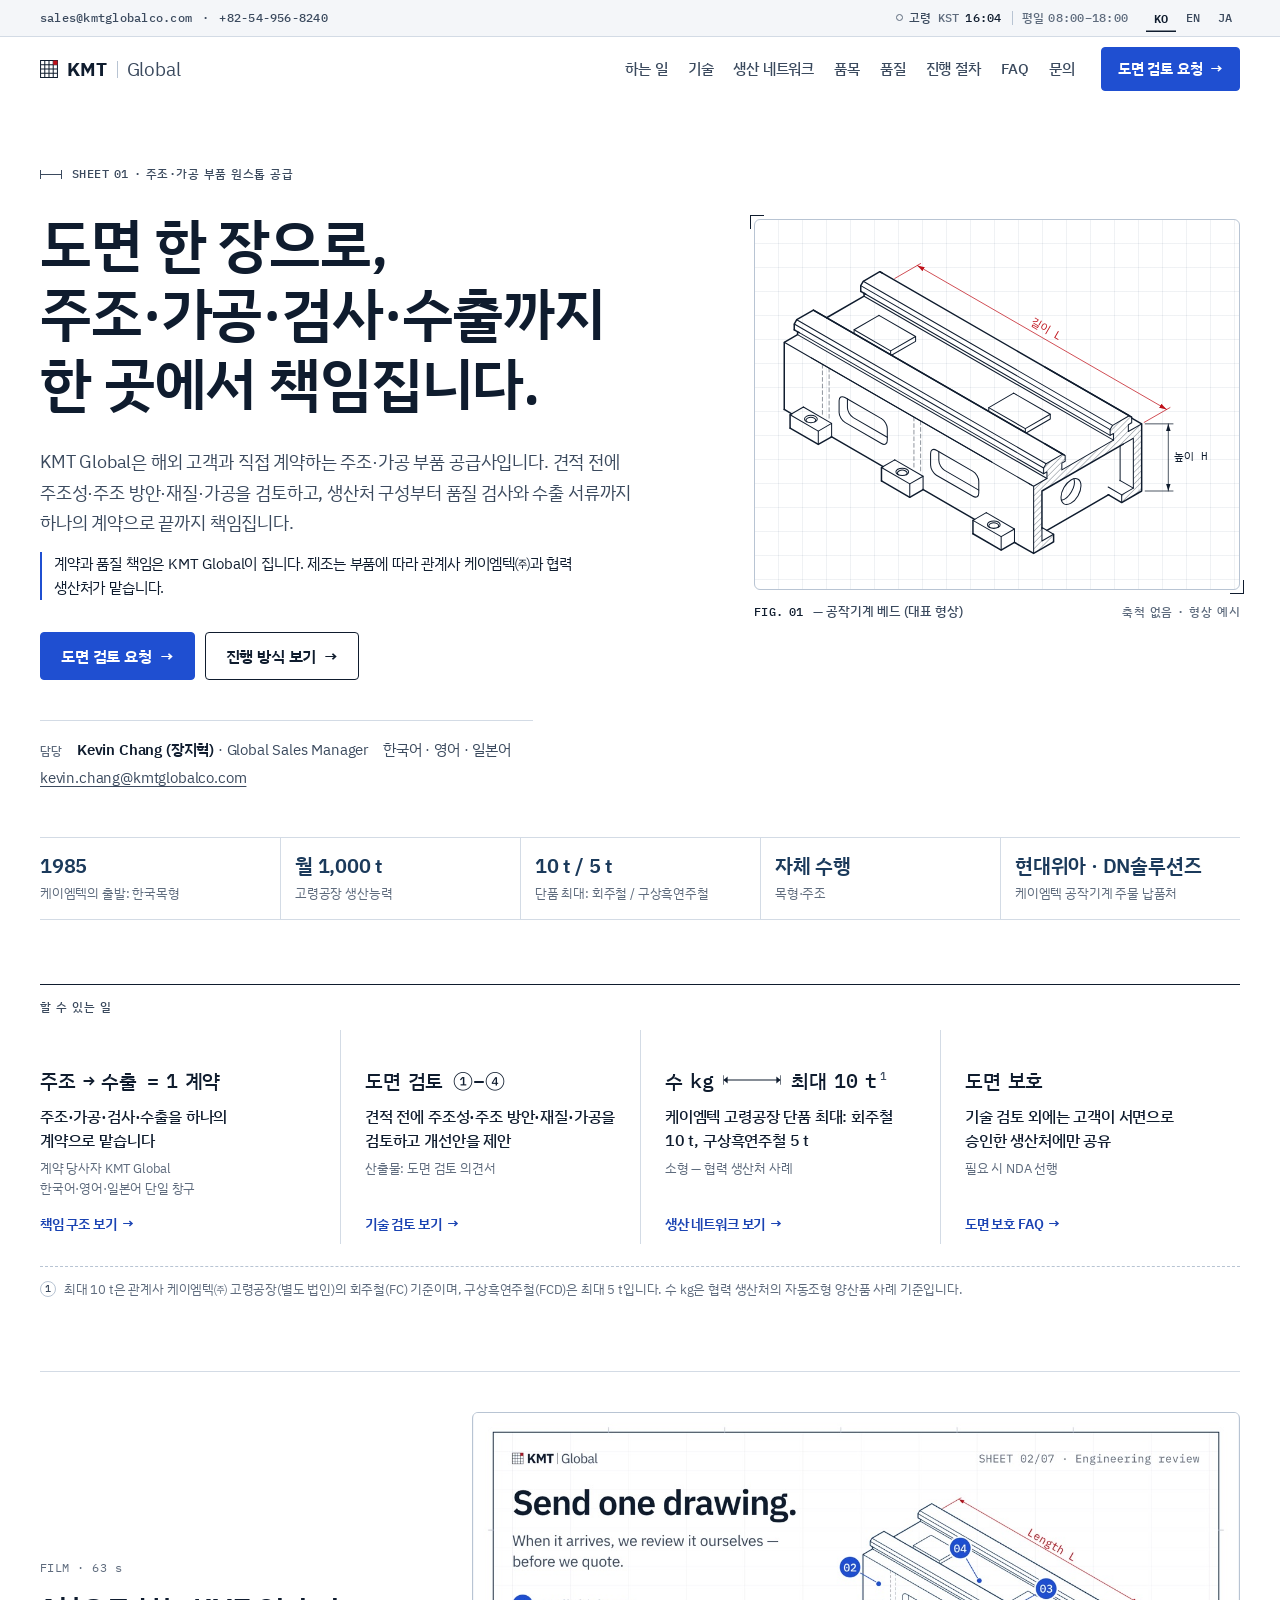
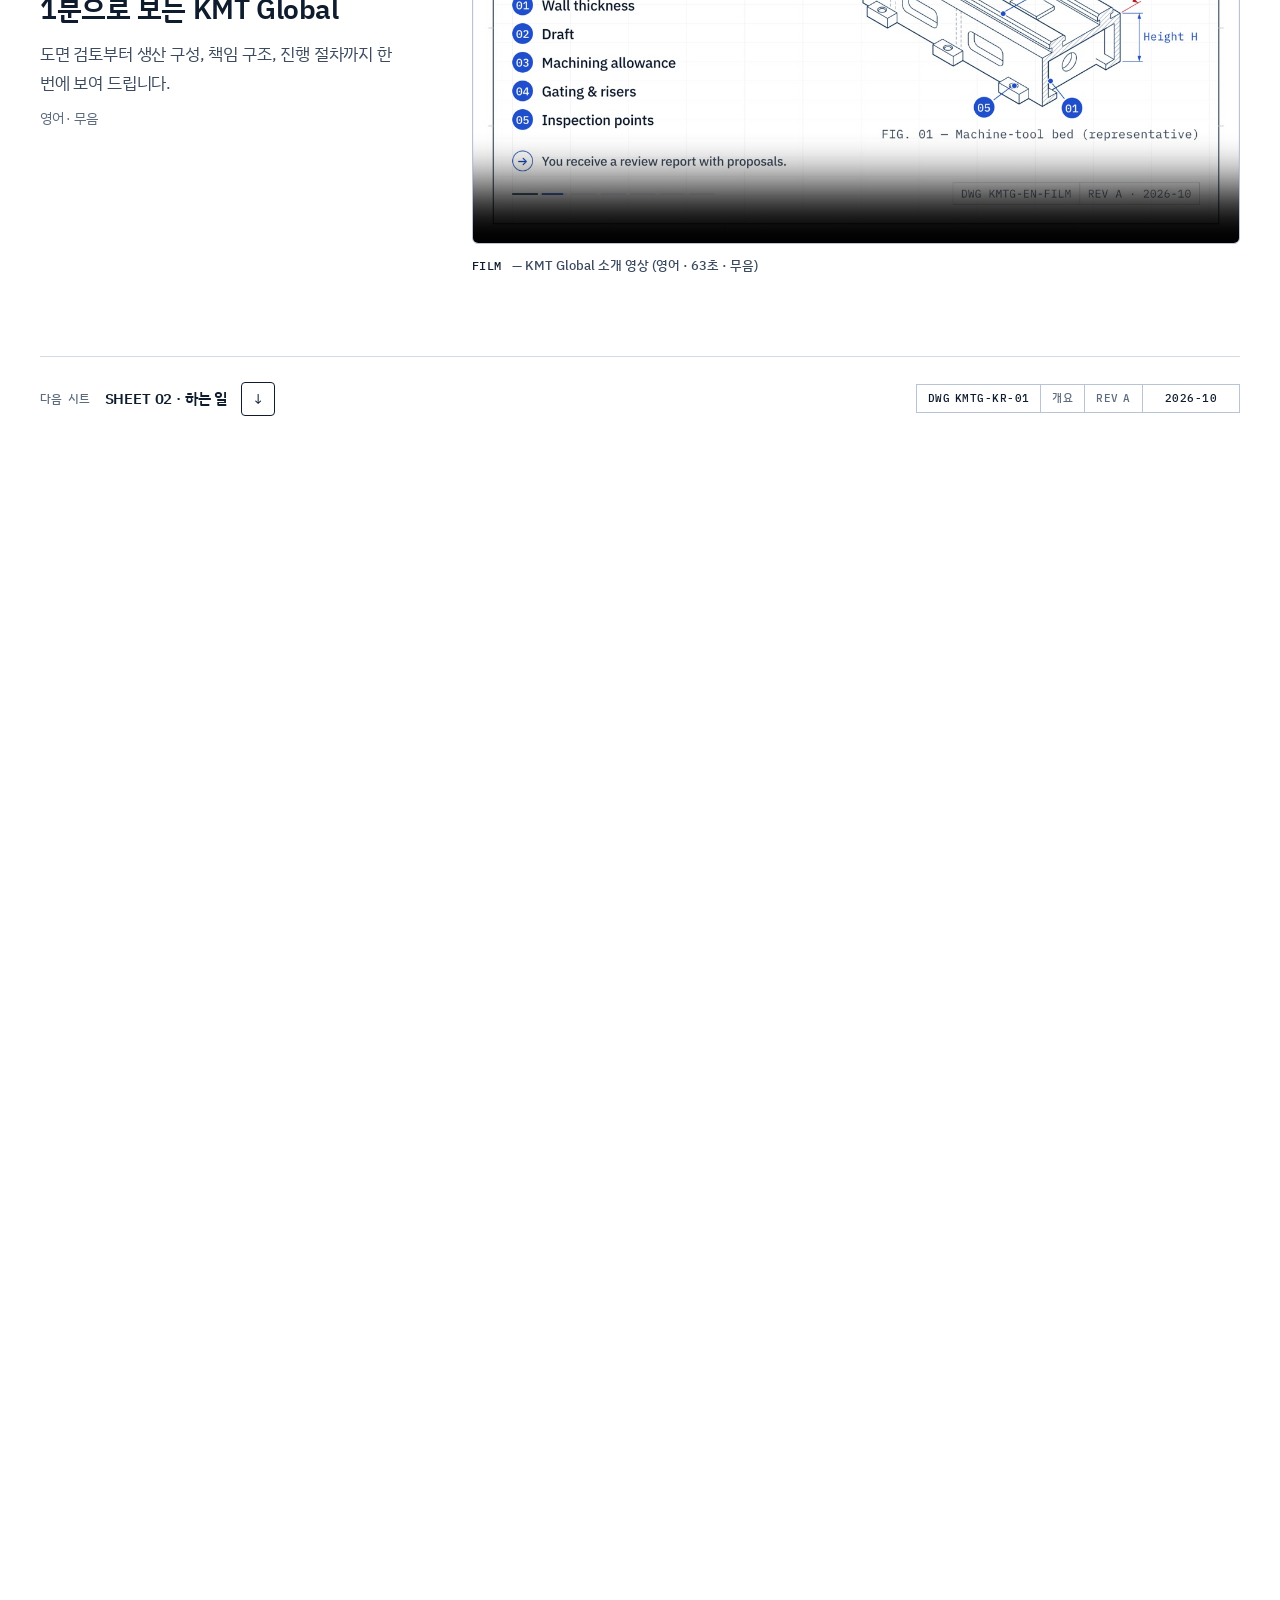
==== commit b01847cf: "KMT Global: LINE contact for Japanese inquiries (jjy70805) in contact card, footer and JP top bar Co" ====
--- a/index.html
+++ b/index.html
@@ -1724,6 +1724,7 @@
             <div><dt>응대 언어</dt><dd>한국어 · 영어 · 일본어</dd></div>
             <div><dt>메일</dt><dd><a href="mailto:kevin.chang@kmtglobalco.com" data-mail>kevin.chang@kmtglobalco.com</a> <button type="button" class="copy" data-copy="kevin.chang@kmtglobalco.com" aria-label="메일 주소 복사">주소 복사</button></dd></div>
             <div><dt>전화</dt><dd><a href="tel:+82549568240">+<span class="nb">82-54-956-8240</span></a><span class="card-k__sub">관계사 케이엠텍㈜ 고령공장 대표전화</span></dd></div>
+            <div><dt>일본어 문의 (LINE)</dt><dd><a href="https://line.me/ti/p/~jjy70805" target="_blank" rel="noopener">LINE ID: jjy70805</a><span class="card-k__sub">일본어 담당자가 응대합니다.</span></dd></div>
 
             <div><dt>업무 시간</dt><dd>평일 08:00~18:00 (KST) <span class="clock-inline" data-clock-inline></span></dd></div>
           </dl>
@@ -1760,6 +1761,7 @@
       <dl class="ft__dl">
         <div><dt>주소</dt><dd>경상북도 고령군 다산면 다산산단3길 <span class="nb">21-26</span> (우 40113)</dd></div>
         <div><dt>전화</dt><dd><a href="tel:+82549568240">+<span class="nb">82-54-956-8240</span></a> <span class="ft__aux">관계사 케이엠텍㈜ 대표전화</span></dd></div>
+        <div><dt>일본어 문의 (LINE)</dt><dd><a href="https://line.me/ti/p/~jjy70805" target="_blank" rel="noopener">LINE ID: jjy70805</a> <span class="ft__aux">일본어 담당자가 응대합니다.</span></dd></div>
         <div><dt>메일</dt><dd><a href="mailto:sales@kmtglobalco.com">sales@kmtglobalco.com</a></dd></div>
       </dl>
       <div class="ft__notes">
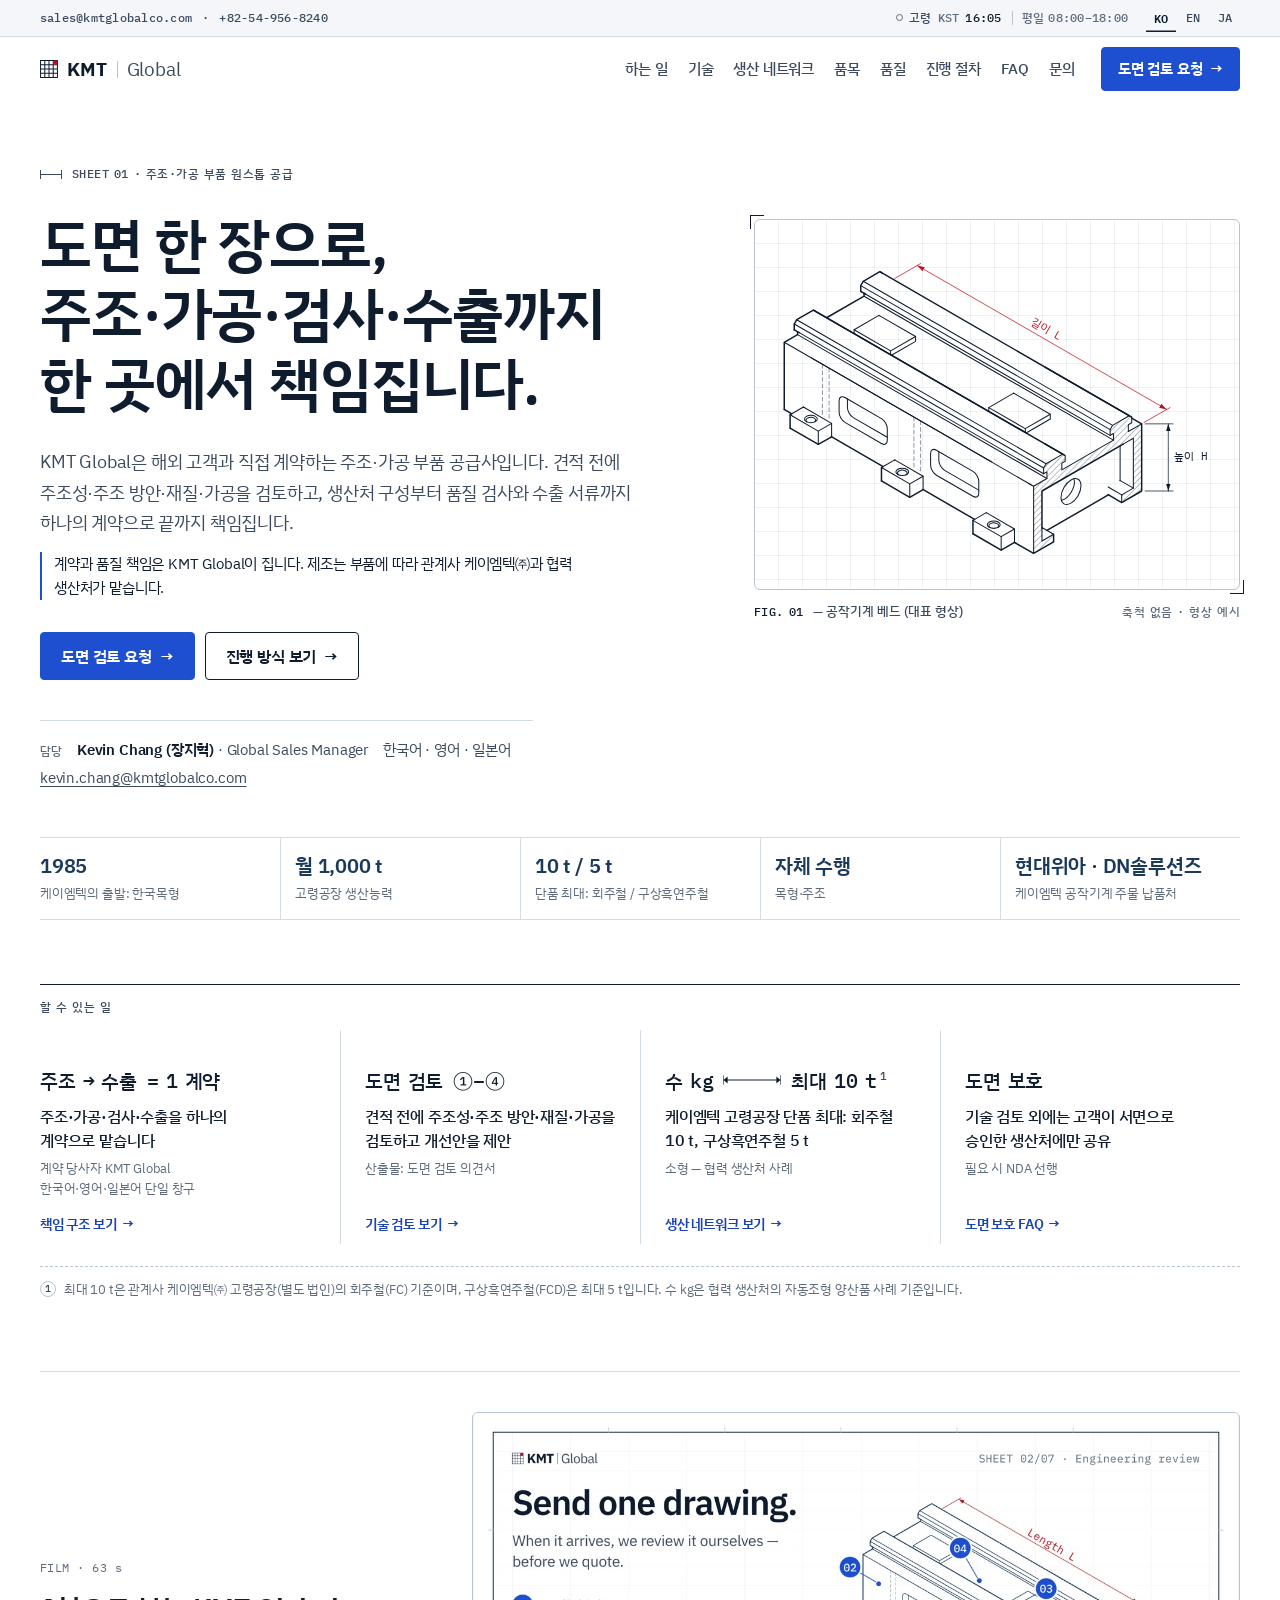
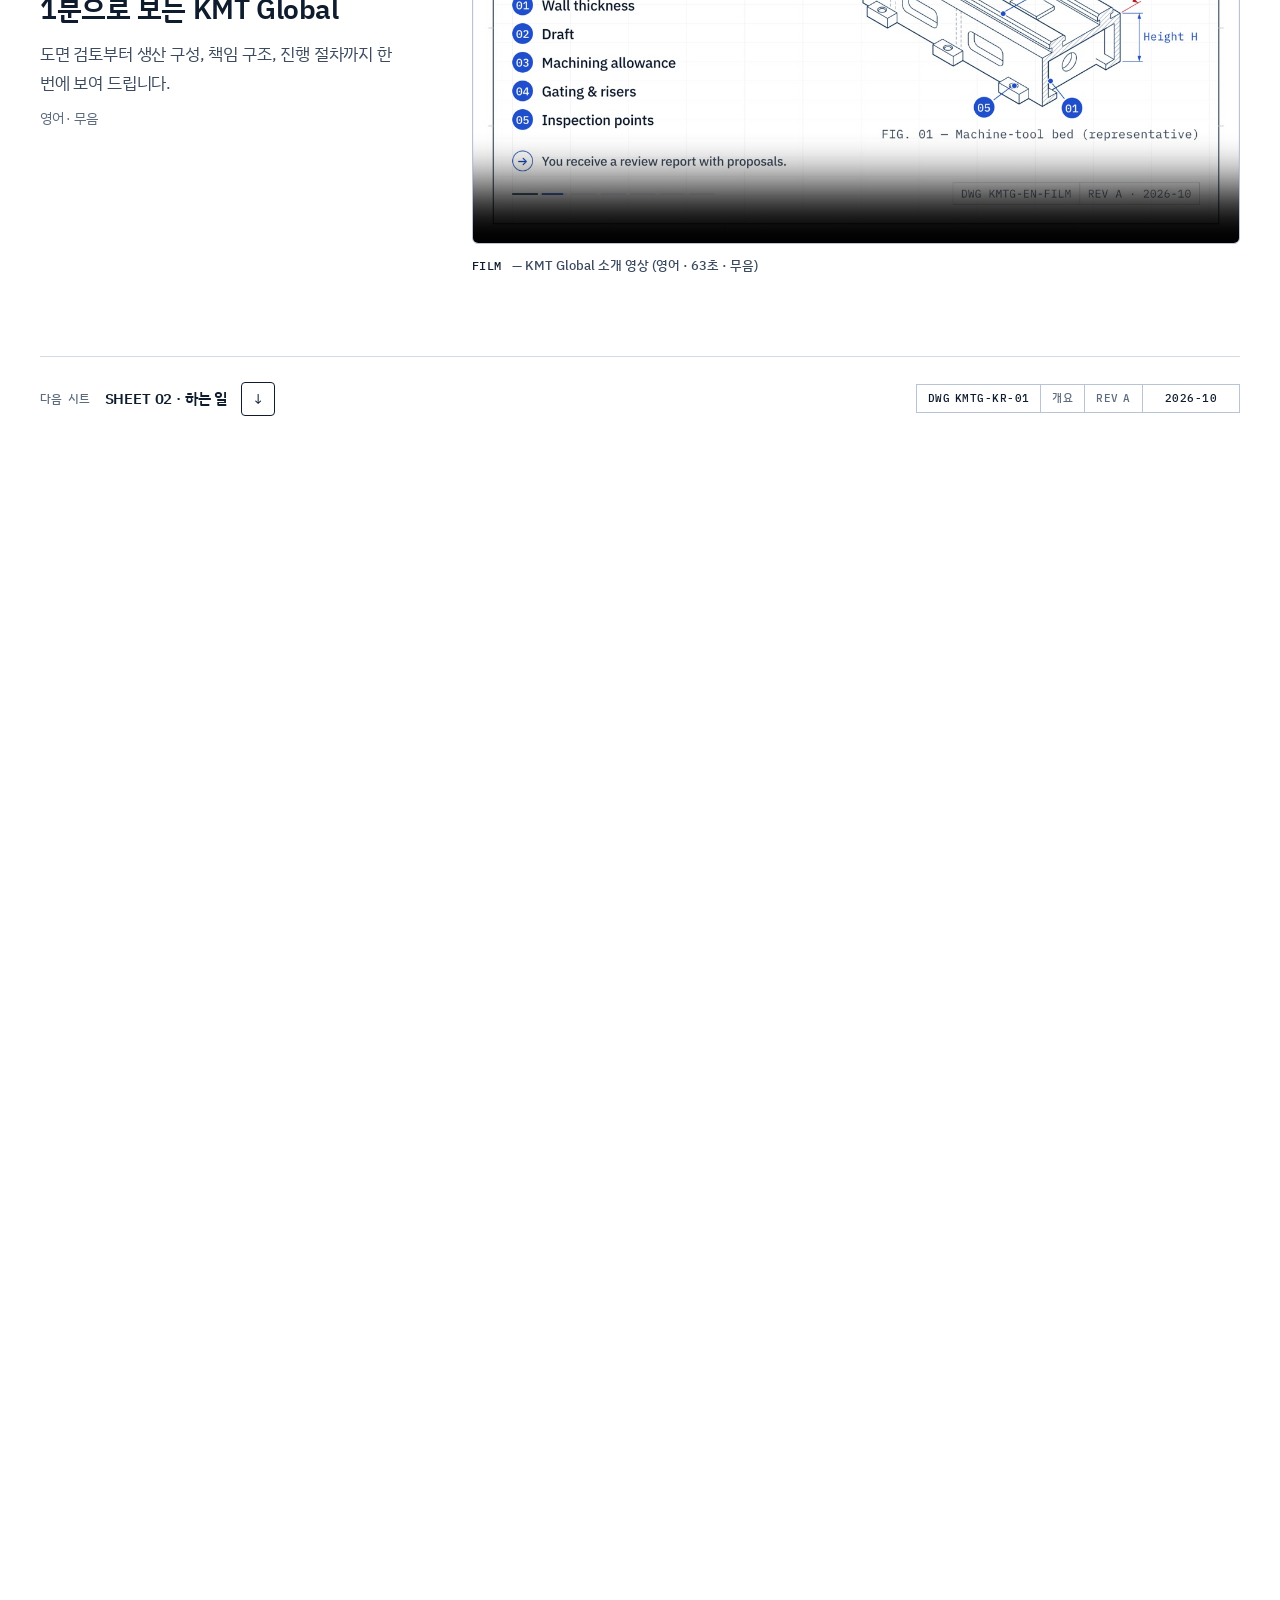
==== commit 092f660c: "Add GA4 (G-6VCP7TGR5Z) with contact click events (email, LINE, phone, form) Co-Authored-By: Claude O" ====
--- a/index.html
+++ b/index.html
@@ -107,6 +107,25 @@
 }
 </script>
 
+<!-- Google Analytics 4 (G-6VCP7TGR5Z) -->
+<script async src="https://www.googletagmanager.com/gtag/js?id=G-6VCP7TGR5Z"></script>
+<script>
+  window.dataLayer = window.dataLayer || [];
+  function gtag(){dataLayer.push(arguments);}
+  gtag('js', new Date());
+  gtag('config', 'G-6VCP7TGR5Z');
+  /* contact clicks: email · LINE · phone */
+  document.addEventListener('click', function (e) {
+    var a = e.target.closest && e.target.closest('a[href]'); if (!a) return;
+    var h = a.getAttribute('href') || '', t = null;
+    if (/^mailto:/i.test(h) || /mail\.google\.com\/mail|outlook\.office\.com\/mail/i.test(h)) t = 'contact_email';
+    else if (/line\.me\//i.test(h)) t = 'contact_line';
+    else if (/^tel:/i.test(h)) t = 'contact_phone';
+    if (t) gtag('event', t, { link_url: h.split('?')[0], page_location: location.href });
+  }, true);
+  /* inquiry form submit */
+  document.addEventListener('submit', function (e) { if (e.target && e.target.id === 'cf') gtag('event', 'contact_form'); }, true);
+</script>
 </head>
 <body id="top">
 <a class="skip" href="#main">본문으로 건너뛰기</a>
@@ -1647,17 +1666,29 @@
   <div class="wrap">
     <header class="sh">
       <p class="label"><span class="label__tick" aria-hidden="true"></span>SHEET 12 · 문의</p>
-      <h2 id="contact-title" class="h2 sh__title">도면 검토를 요청하시거나,<br> 도면을 보내기 전에 NDA부터 요청하세요</h2>
+      <h2 id="contact-title" class="h2 sh__title">언제든 메일로 문의하세요 —<br> 양식 없이도 됩니다</h2>
       <div class="sh__aside">
-        <p class="lead">아래 항목을 채우면 메일 본문이 자동으로 작성됩니다. 도면 파일(PDF⁠·⁠STEP 등)은 메일에 직접 첨부해 주세요. NDA를 먼저 맺으실 수도 있습니다 — 그 경우 아래에서 표시하고 도면 없이 보내 주세요.</p>
-        <p class="note">이 페이지는 입력한 내용을 서버에 저장하지 않습니다. 메일은 사용하시는 메일 프로그램에서 직접 보내집니다.</p>
+        <p class="lead">도면이나 RFQ를 형식 상관없이 그대로 <a href="mailto:sales@kmtglobalco.com">sales@kmtglobalco.com</a>로 보내 주세요. “이 부품 만들 수 있나요?” 같은 간단한 문의도 좋습니다. NDA가 먼저 필요하시면 메일에 그렇게 적어 주세요.</p>
+        <p class="note">보통 당일 회신드립니다(한국 시간 평일, 공휴일 제외). 아래 양식은 선택 사항이며 메일 본문만 만들어 줍니다. 입력한 내용은 서버에 저장되지 않습니다.</p>
       </div>
     </header>
 
     <div class="ct">
+      <div class="ct__main">
+      <div class="qm">
+        <p class="qm__k">가장 쉬운 방법</p>
+        <p class="qm__mail"><a href="mailto:sales@kmtglobalco.com">sales@kmtglobalco.com</a> <button type="button" class="copy" data-copy="sales@kmtglobalco.com" aria-label="메일 주소 복사">주소 복사</button></p>
+        <ul class="qm__list">
+          <li>도면·RFQ·한 줄 질문 모두 환영, 형식 무관</li>
+          <li>양식 작성 필요 없음 — 평소 쓰시는 RFQ 메일 그대로</li>
+          <li>보통 당일 회신 (한국 시간 평일)</li>
+        </ul>
+        <p class="qm__btns"><a class="btn btn--primary" href="mailto:sales@kmtglobalco.com">메일 보내기 <span class="arw" aria-hidden="true">→</span></a><a class="btn btn--ghost btn--sm2" href="https://mail.google.com/mail/?view=cm&amp;fs=1&amp;to=sales%40kmtglobalco.com" target="_blank" rel="noopener">Gmail</a><a class="btn btn--ghost btn--sm2" href="https://outlook.office.com/mail/deeplink/compose?to=sales%40kmtglobalco.com" target="_blank" rel="noopener">Outlook</a></p>
+      </div>
+      <p class="qm__or">항목별로 정리해서 보내고 싶으시면 아래 양식을 쓰셔도 됩니다(선택).</p>
       <form class="cf" id="cf" action="mailto:sales@kmtglobalco.com" method="post" enctype="text/plain" novalidate data-cf aria-labelledby="cf-title">
         <div class="cf__sheet">
-          <p class="cf__title" id="cf-title">도면 검토 요청서</p>
+          <p class="cf__title" id="cf-title">도면 검토 요청서 (선택)</p>
           <p class="cf__err" id="cf-err" role="alert" data-cf-err></p>
           <p class="cf__pre" data-cf-pre role="status" hidden></p>
           <div class="cf__grid">
@@ -1714,6 +1745,7 @@
           <p class="cf__hint">메일 창이 열리면 도면 파일을 첨부해 주세요. NDA를 먼저 맺으시려면 도면 없이 보내 주세요.</p>
         </div>
       </form>
+      </div>
 
       <aside class="ct__side" aria-label="담당자와 위치">
         <div class="card-k">
--- a/css/site.css
+++ b/css/site.css
@@ -1624,3 +1624,14 @@
 .fold__k{flex:none;white-space:nowrap}
 @media (pointer:coarse){.lang__on,.lang__off,.lang__link{min-width:40px}}
 @media (max-width:400px){.fold__sum{flex-wrap:wrap}.fold__sum .fold__k{margin-left:0}}
+
+/* contact: mail-first box (11/26) */
+.ct__main{display:grid;gap:14px;min-width:0}
+.qm{padding:24px 26px;background:var(--paper);border:1px solid var(--line-2);border-left:4px solid var(--blue);border-radius:var(--radius)}
+.qm__k{margin:0 0 8px;font:500 12px/1.3 var(--font-label);letter-spacing:.04em;text-transform:uppercase;color:var(--muted)}
+.qm__mail{display:flex;flex-wrap:wrap;align-items:center;gap:8px 12px;margin:0 0 12px;font-size:clamp(19px,2.3vw,26px);font-weight:700;overflow-wrap:anywhere}
+.qm__mail a{color:var(--ink);text-decoration:none;border-bottom:2px solid var(--blue)}
+.qm__list{display:grid;gap:4px;margin:0 0 18px;padding-left:1.2em;list-style:disc;color:var(--ink-2)}
+.qm__btns{display:flex;flex-wrap:wrap;align-items:center;gap:10px;margin:0}
+.qm__or{margin:4px 0 0;font-size:14px;color:var(--muted)}
+@media (max-width:959px){.qm{padding:20px 16px}}
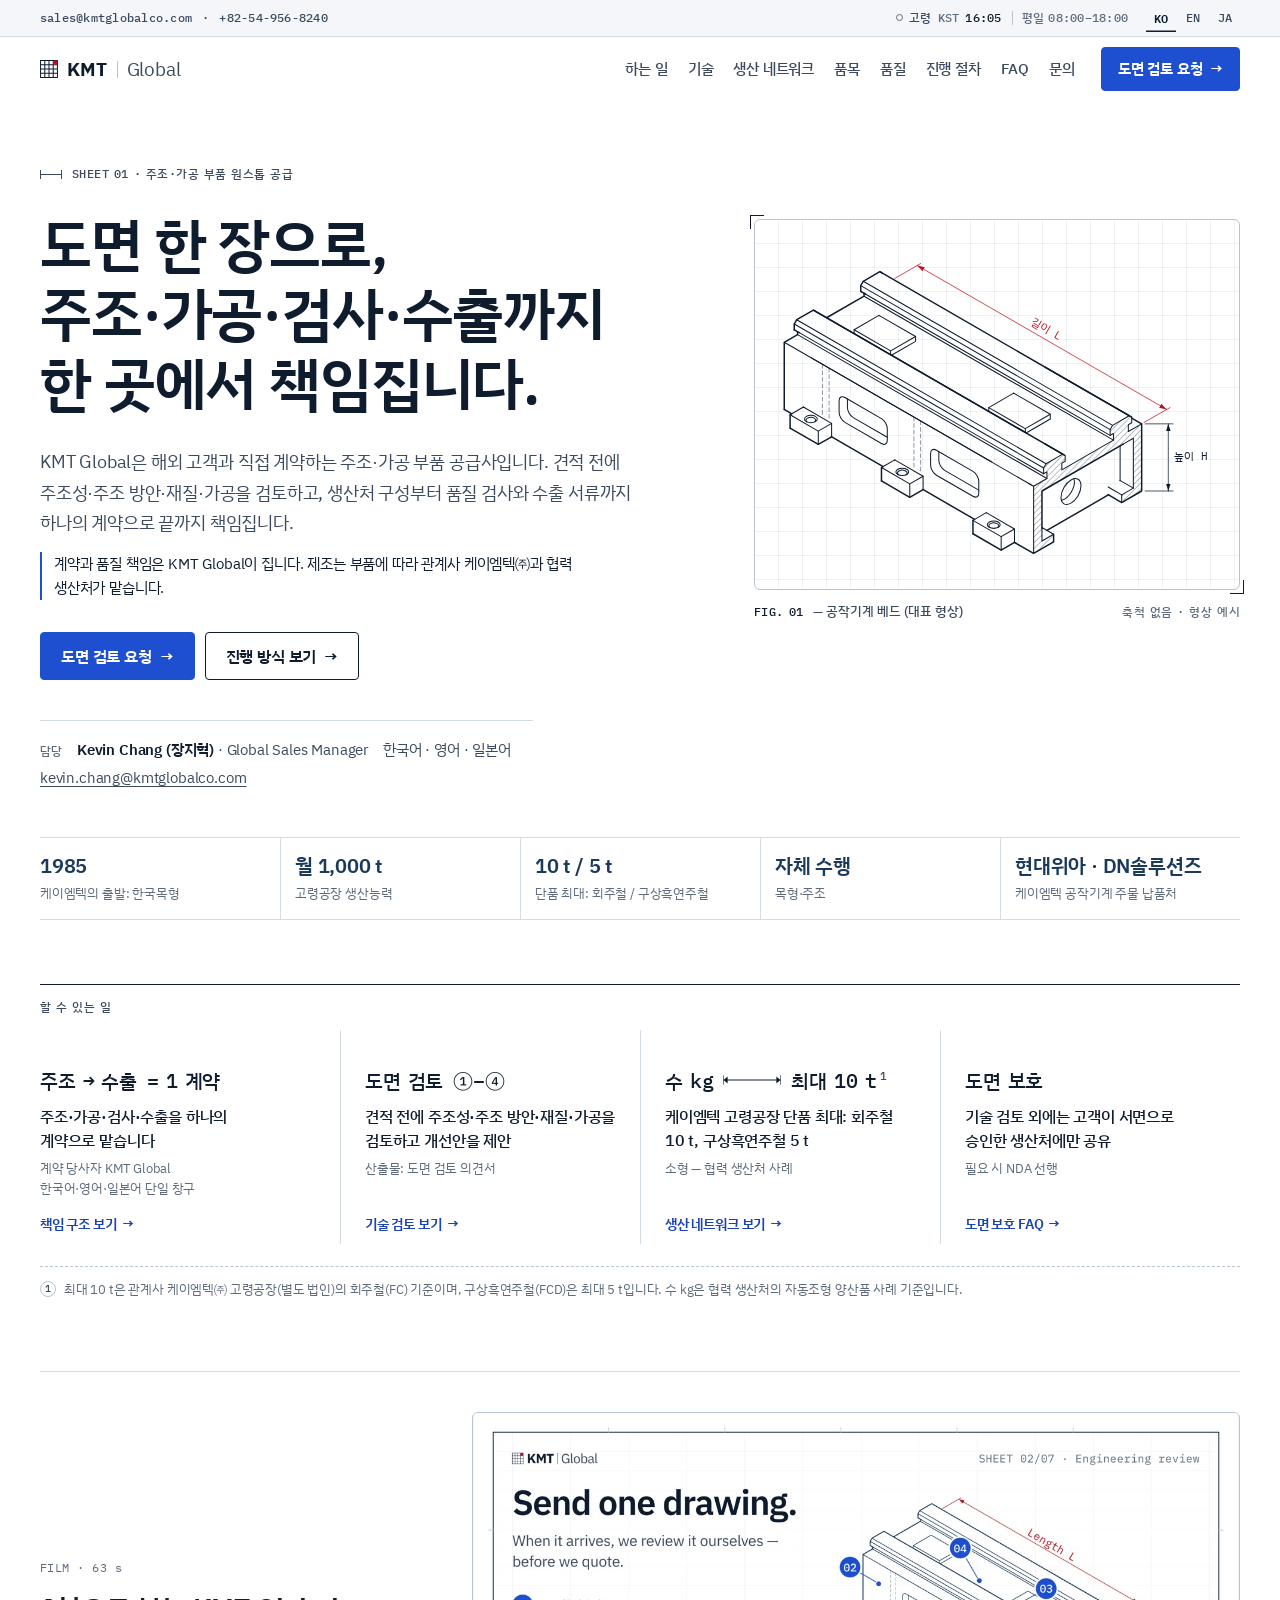
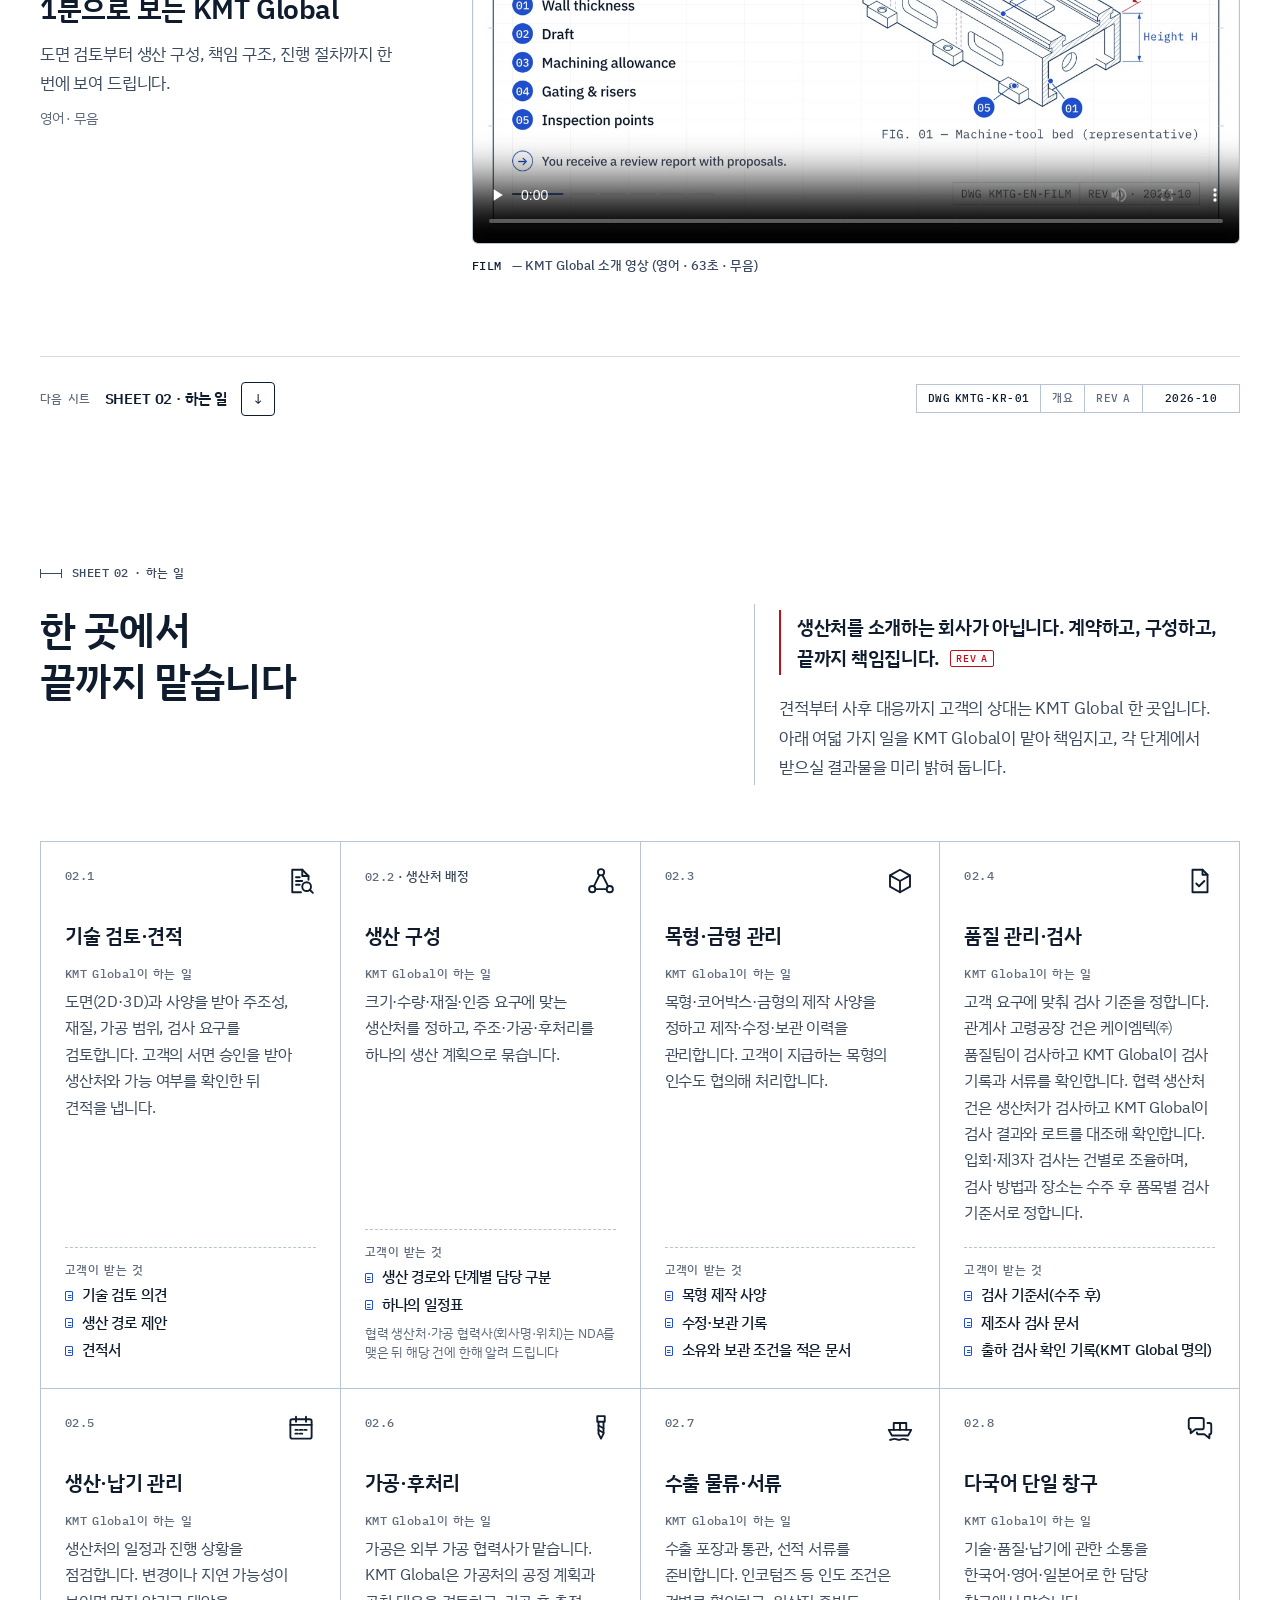
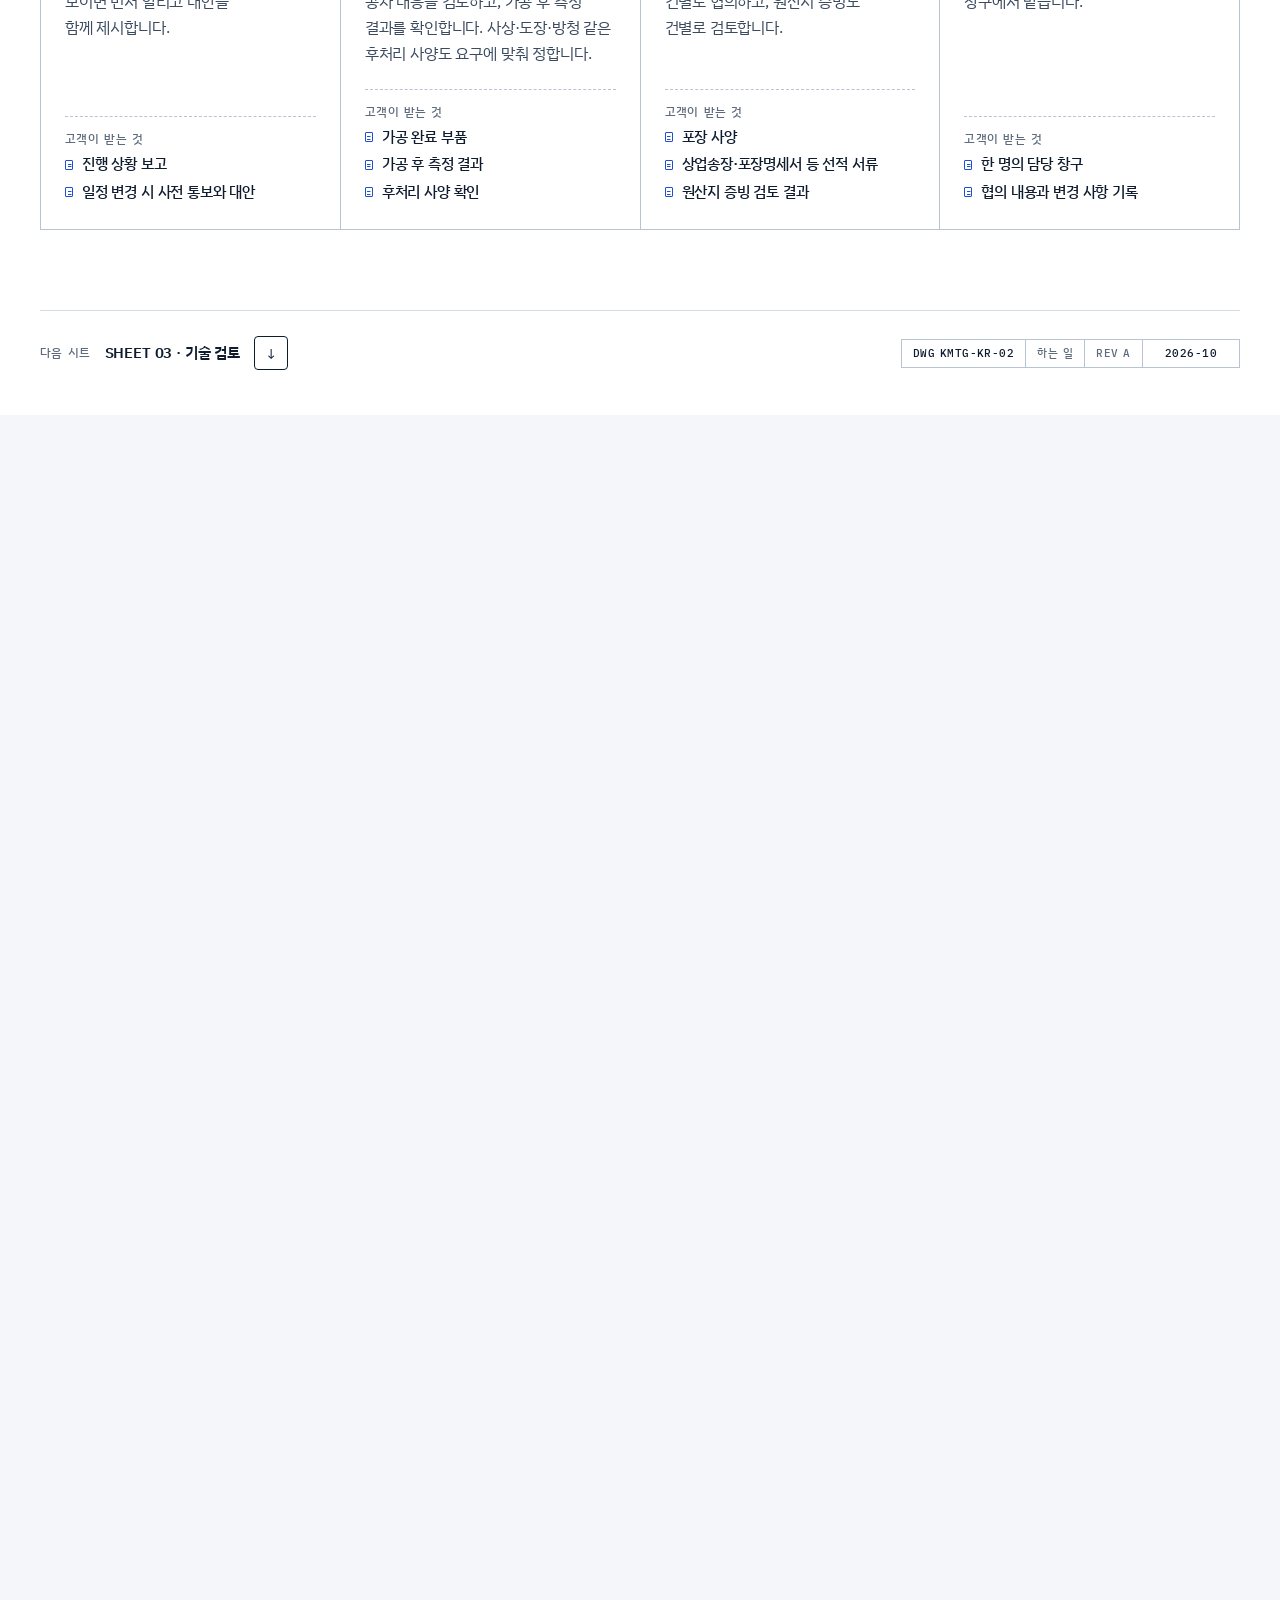
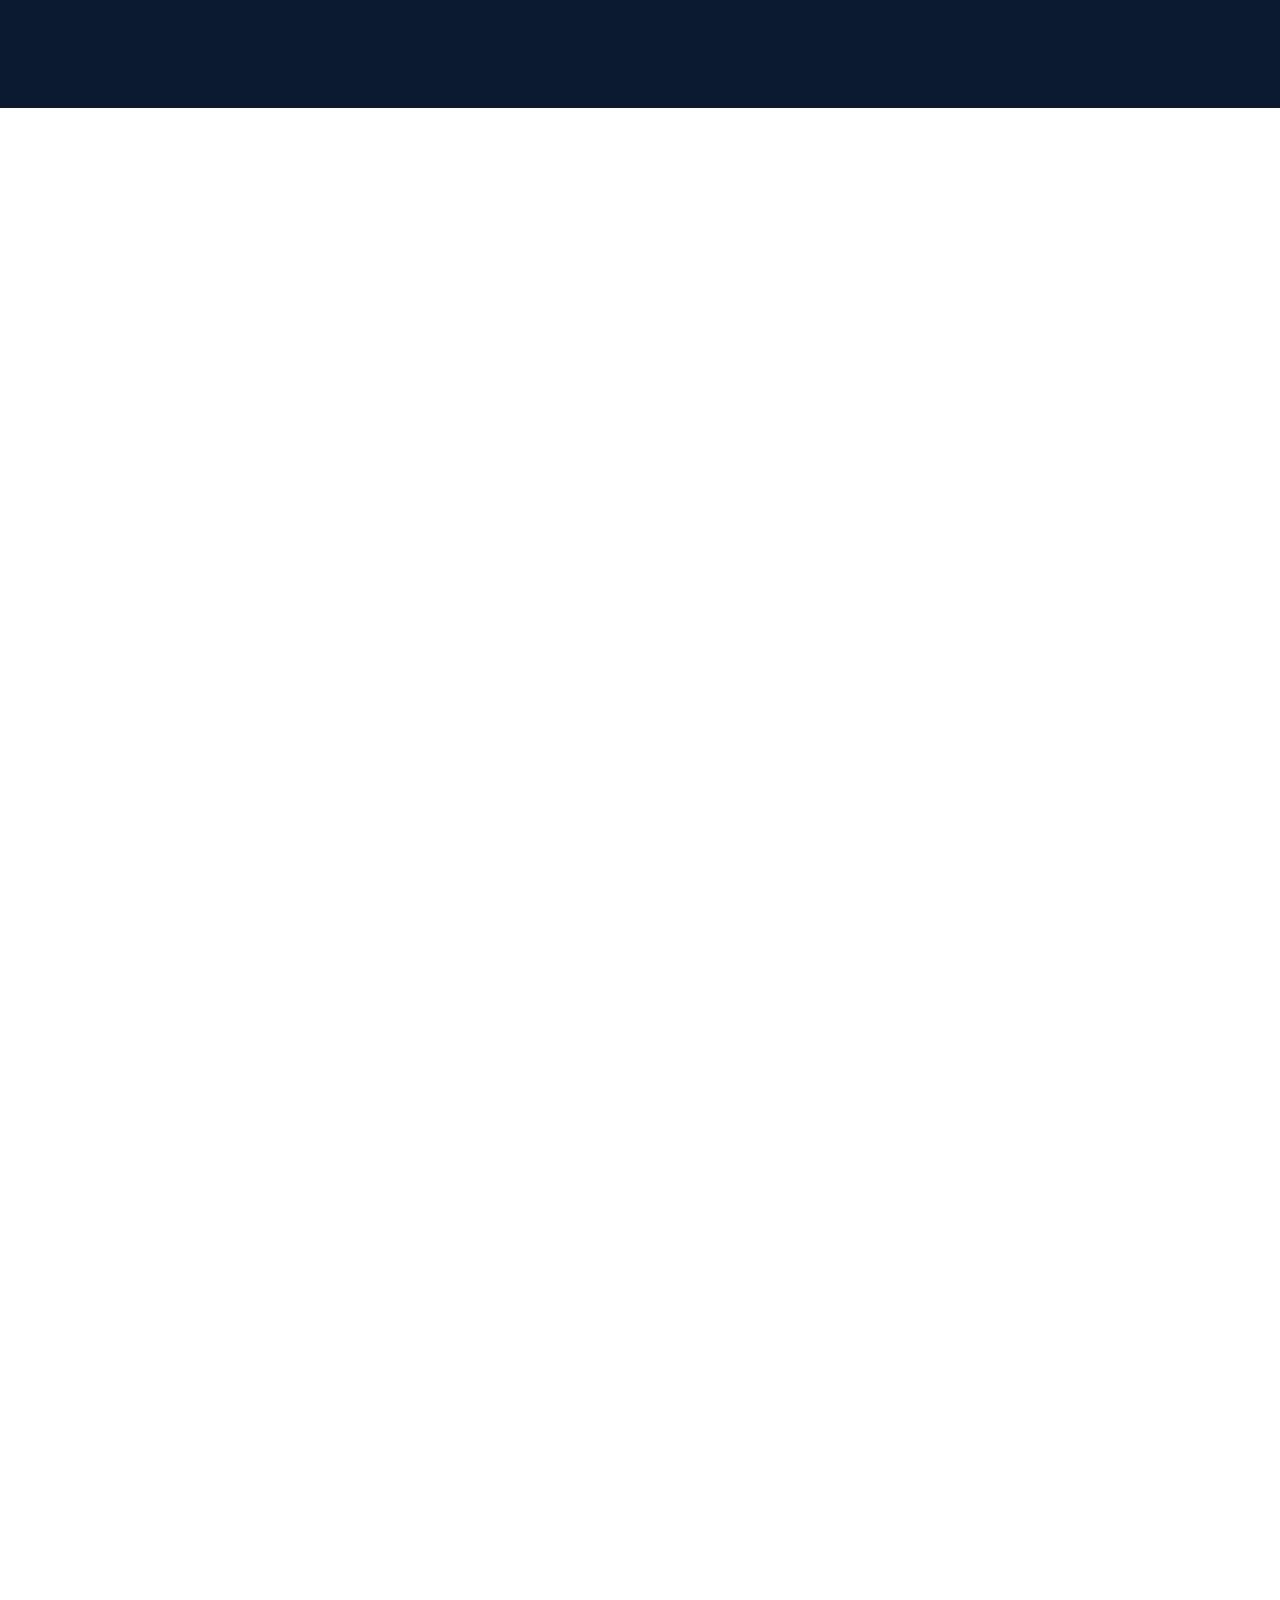
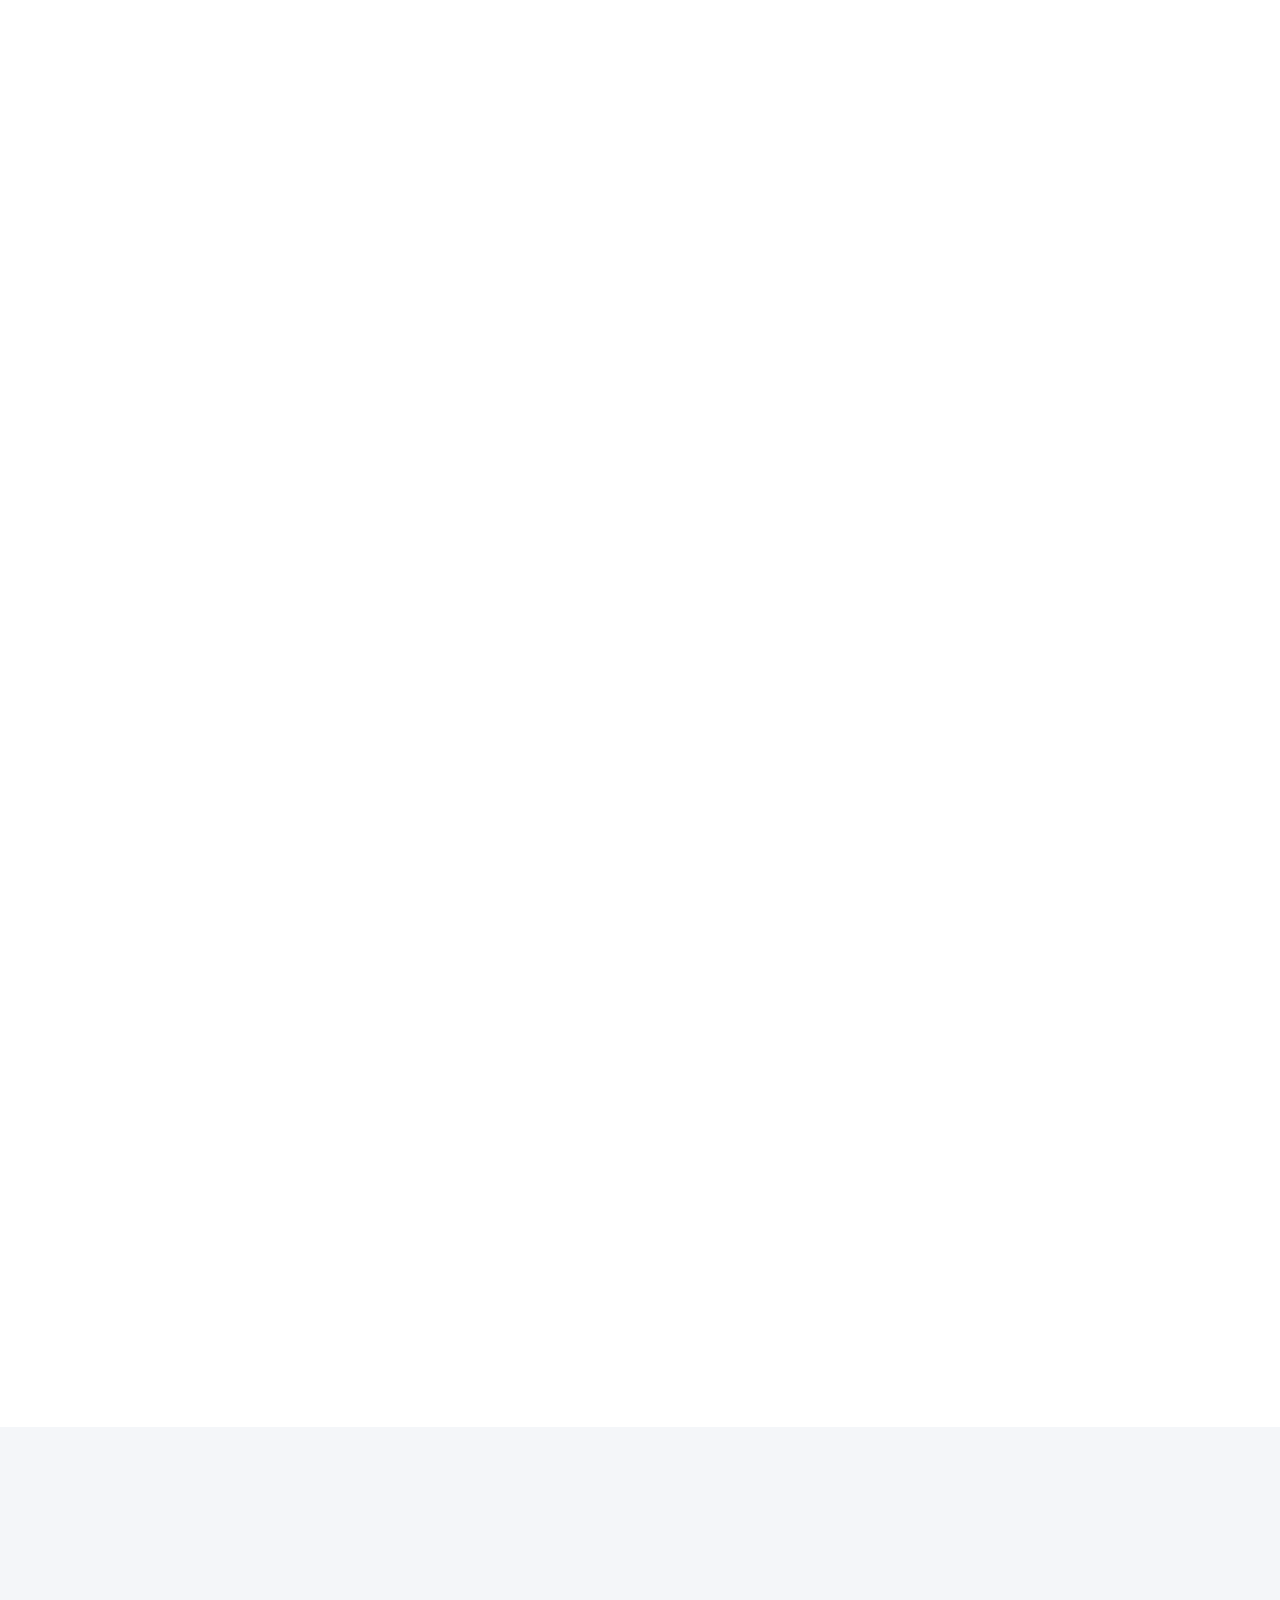
==== commit e121af8f: "Add privacy policy (KO/EN/JA): inquiries, GA4, Clarity, transfers, EU consent; footer links and site" ====
--- a/index.html
+++ b/index.html
@@ -112,6 +112,9 @@
 <script>
   window.dataLayer = window.dataLayer || [];
   function gtag(){dataLayer.push(arguments);}
+  /* consent: EEA/UK/CH default denied until the visitor accepts */
+  gtag('consent', 'default', { ad_storage: 'denied', ad_user_data: 'denied', ad_personalization: 'denied', analytics_storage: 'denied', region: ['AT','BE','BG','HR','CY','CZ','DK','EE','FI','FR','DE','GR','HU','IS','IE','IT','LV','LI','LT','LU','MT','NL','NO','PL','PT','RO','SK','SI','ES','SE','GB','CH'] });
+  try { if (localStorage.getItem('kmtg_consent') === 'granted') gtag('consent', 'update', { analytics_storage: 'granted' }); } catch (e) {}
   gtag('js', new Date());
   gtag('config', 'G-6VCP7TGR5Z');
   /* contact clicks: email · LINE · phone */
@@ -125,6 +128,46 @@
   }, true);
   /* inquiry form submit */
   document.addEventListener('submit', function (e) { if (e.target && e.target.id === 'cf') gtag('event', 'contact_form'); }, true);
+</script>
+<script>
+/* cookie notice for visitors in Europe (time zone Europe/*) */
+(function () {
+  var tz = ''; try { tz = Intl.DateTimeFormat().resolvedOptions().timeZone || ''; } catch (e) {}
+  var saved = null; try { saved = localStorage.getItem('kmtg_consent'); } catch (e) {}
+  if (!/^(Europe|Atlantic\/(Reykjavik|Canary|Madeira|Faroe))/.test(tz) || saved) return;
+  var lang = (document.documentElement.lang || 'en').slice(0, 2);
+  var T = { ko: ['방문 통계를 위해 Google Analytics 쿠키를 사용합니다. 동의하시겠습니까?', '동의', '거부'],
+            ja: ['アクセス解析のため Google Analytics の Cookie を使用します。同意しますか。', '同意する', '拒否する'],
+            en: ['We use Google Analytics cookies to count visits. Do you accept?', 'Accept', 'Decline'] }[lang] || null;
+  T = T || ['We use Google Analytics cookies to count visits. Do you accept?', 'Accept', 'Decline'];
+  var b = document.createElement('div');
+  b.setAttribute('role', 'region'); b.setAttribute('aria-label', 'Cookie notice');
+  b.style.cssText = 'position:fixed;left:16px;right:16px;bottom:16px;z-index:9999;max-width:560px;margin:0 auto;padding:14px 16px;background:#fff;color:#0F1C2E;border:1px solid #c9cdd3;border-radius:8px;box-shadow:0 6px 24px rgba(0,0,0,.15);font:14px/1.5 system-ui,sans-serif;display:flex;flex-wrap:wrap;gap:10px;align-items:center';
+  var p = document.createElement('p'); p.style.cssText = 'margin:0;flex:1 1 260px'; p.textContent = T[0];
+  function btn(label, primary, v) {
+    var x = document.createElement('button'); x.type = 'button'; x.textContent = label;
+    x.style.cssText = 'cursor:pointer;padding:8px 14px;border-radius:6px;font:600 14px system-ui,sans-serif;border:1px solid #1F4FD1;' + (primary ? 'background:#1F4FD1;color:#fff' : 'background:#fff;color:#1F4FD1');
+    x.onclick = function () { try { localStorage.setItem('kmtg_consent', v); } catch (e) {} if (v === 'granted') { if (window.gtag) gtag('consent', 'update', { analytics_storage: 'granted' }); if (window.__kmtgLoadClarity) window.__kmtgLoadClarity(); } b.remove(); };
+    return x;
+  }
+  b.appendChild(p); b.appendChild(btn(T[1], true, 'granted')); b.appendChild(btn(T[2], false, 'denied'));
+  (document.body ? Promise.resolve() : new Promise(function (r) { document.addEventListener('DOMContentLoaded', r); })).then(function () { document.body.appendChild(b); });
+})();
+</script>
+<script>
+/* Microsoft Clarity (zjrx6nyyov) — in Europe time zones only after cookie consent */
+window.__kmtgLoadClarity = function () {
+  if (window.__kmtgClarity) return; window.__kmtgClarity = 1;
+  (function(c,l,a,r,i,t,y){c[a]=c[a]||function(){(c[a].q=c[a].q||[]).push(arguments)};
+  t=l.createElement(r);t.async=1;t.src="https://www.clarity.ms/tag/"+i;
+  y=l.getElementsByTagName(r)[0];y.parentNode.insertBefore(t,y);})(window,document,"clarity","script","zjrx6nyyov");
+};
+(function () {
+  var tz = ''; try { tz = Intl.DateTimeFormat().resolvedOptions().timeZone || ''; } catch (e) {}
+  var saved = null; try { saved = localStorage.getItem('kmtg_consent'); } catch (e) {}
+  var eu = /^(Europe|Atlantic\/(Reykjavik|Canary|Madeira|Faroe))/.test(tz);
+  if (!eu || saved === 'granted') window.__kmtgLoadClarity();
+})();
 </script>
 </head>
 <body id="top">
@@ -1805,6 +1848,7 @@
     </div>
     <div class="ft__bottom">
       <p class="ft__copy">© 2026 KMT Global</p>
+      <a class="ft__top" href="privacy.html#ko">개인정보처리방침</a>
       <a class="ft__top" href="#top">맨 위로 <span aria-hidden="true">↑</span></a>
       <p class="tb tb--dark"><span>DWG KMTG-KR-13</span><span>REV A</span><span><span class="nb">2026-10</span></span><span>문서 끝</span></p>
     </div>
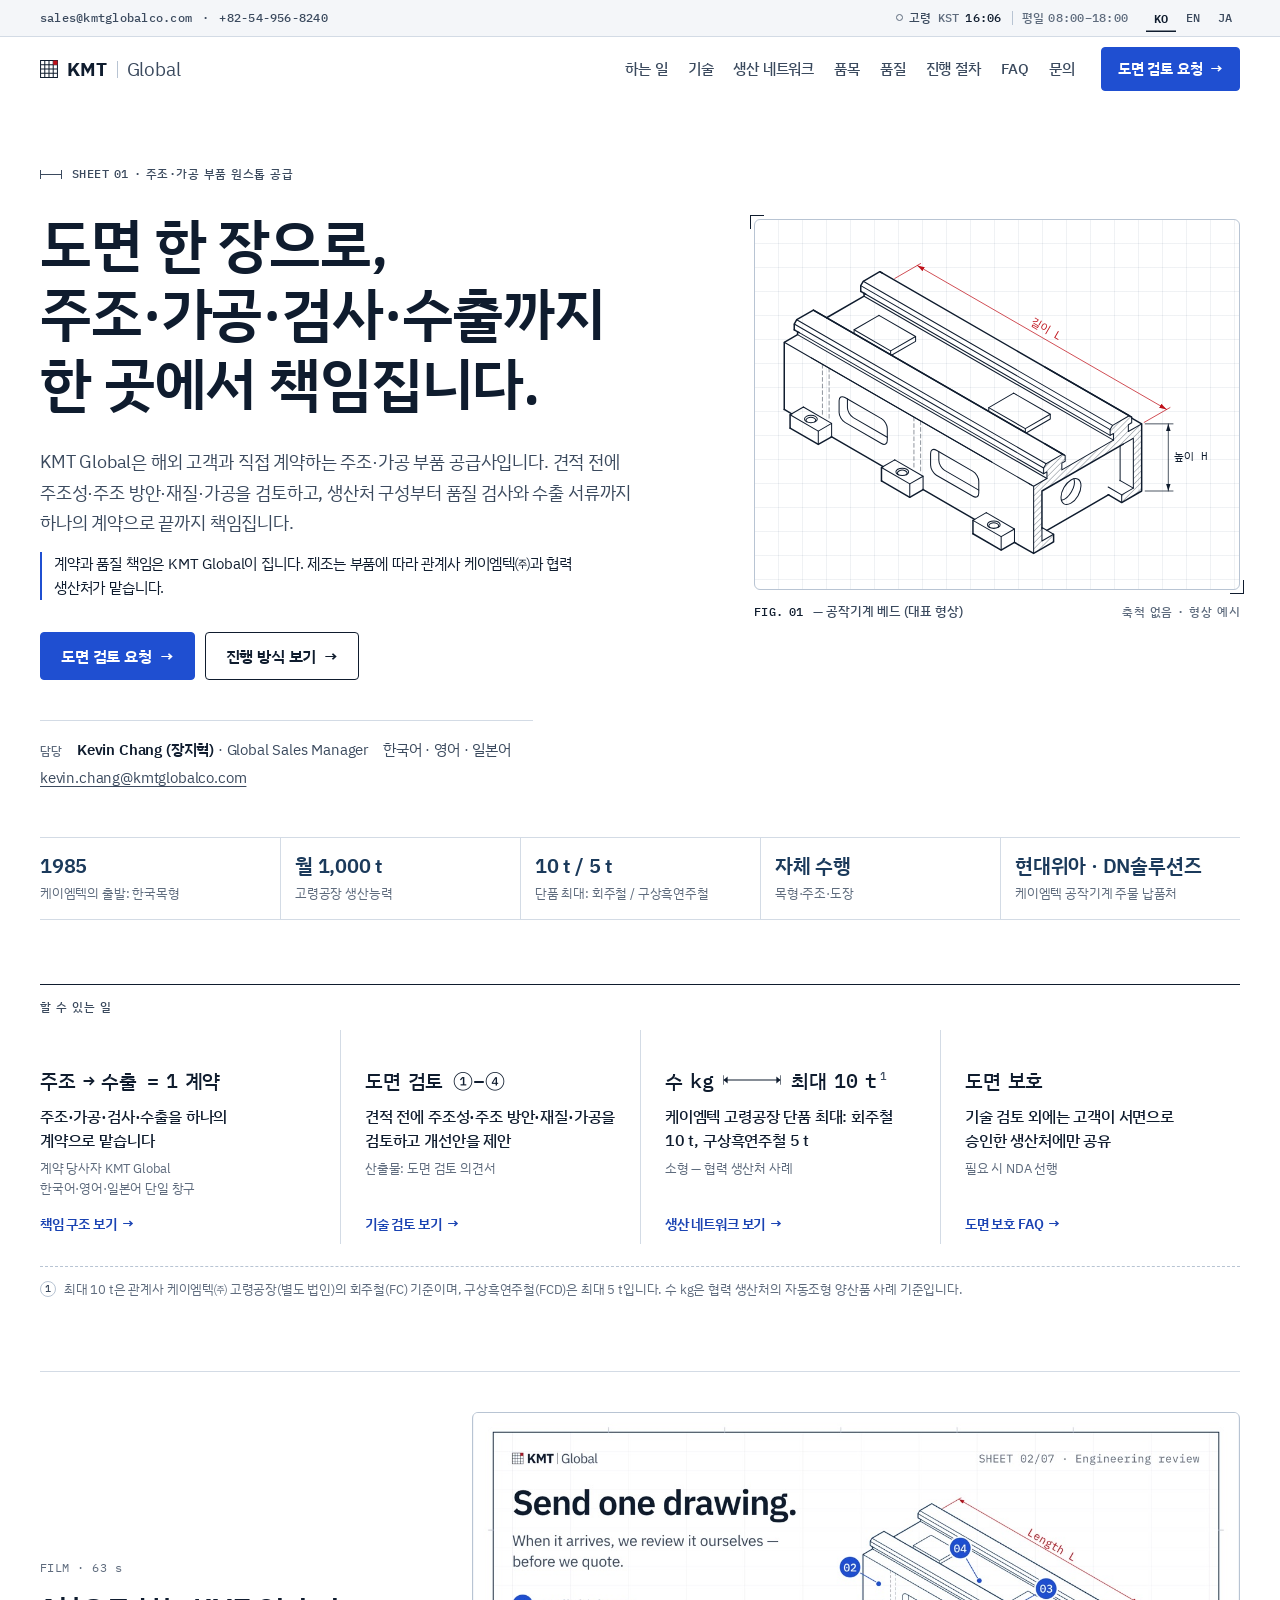
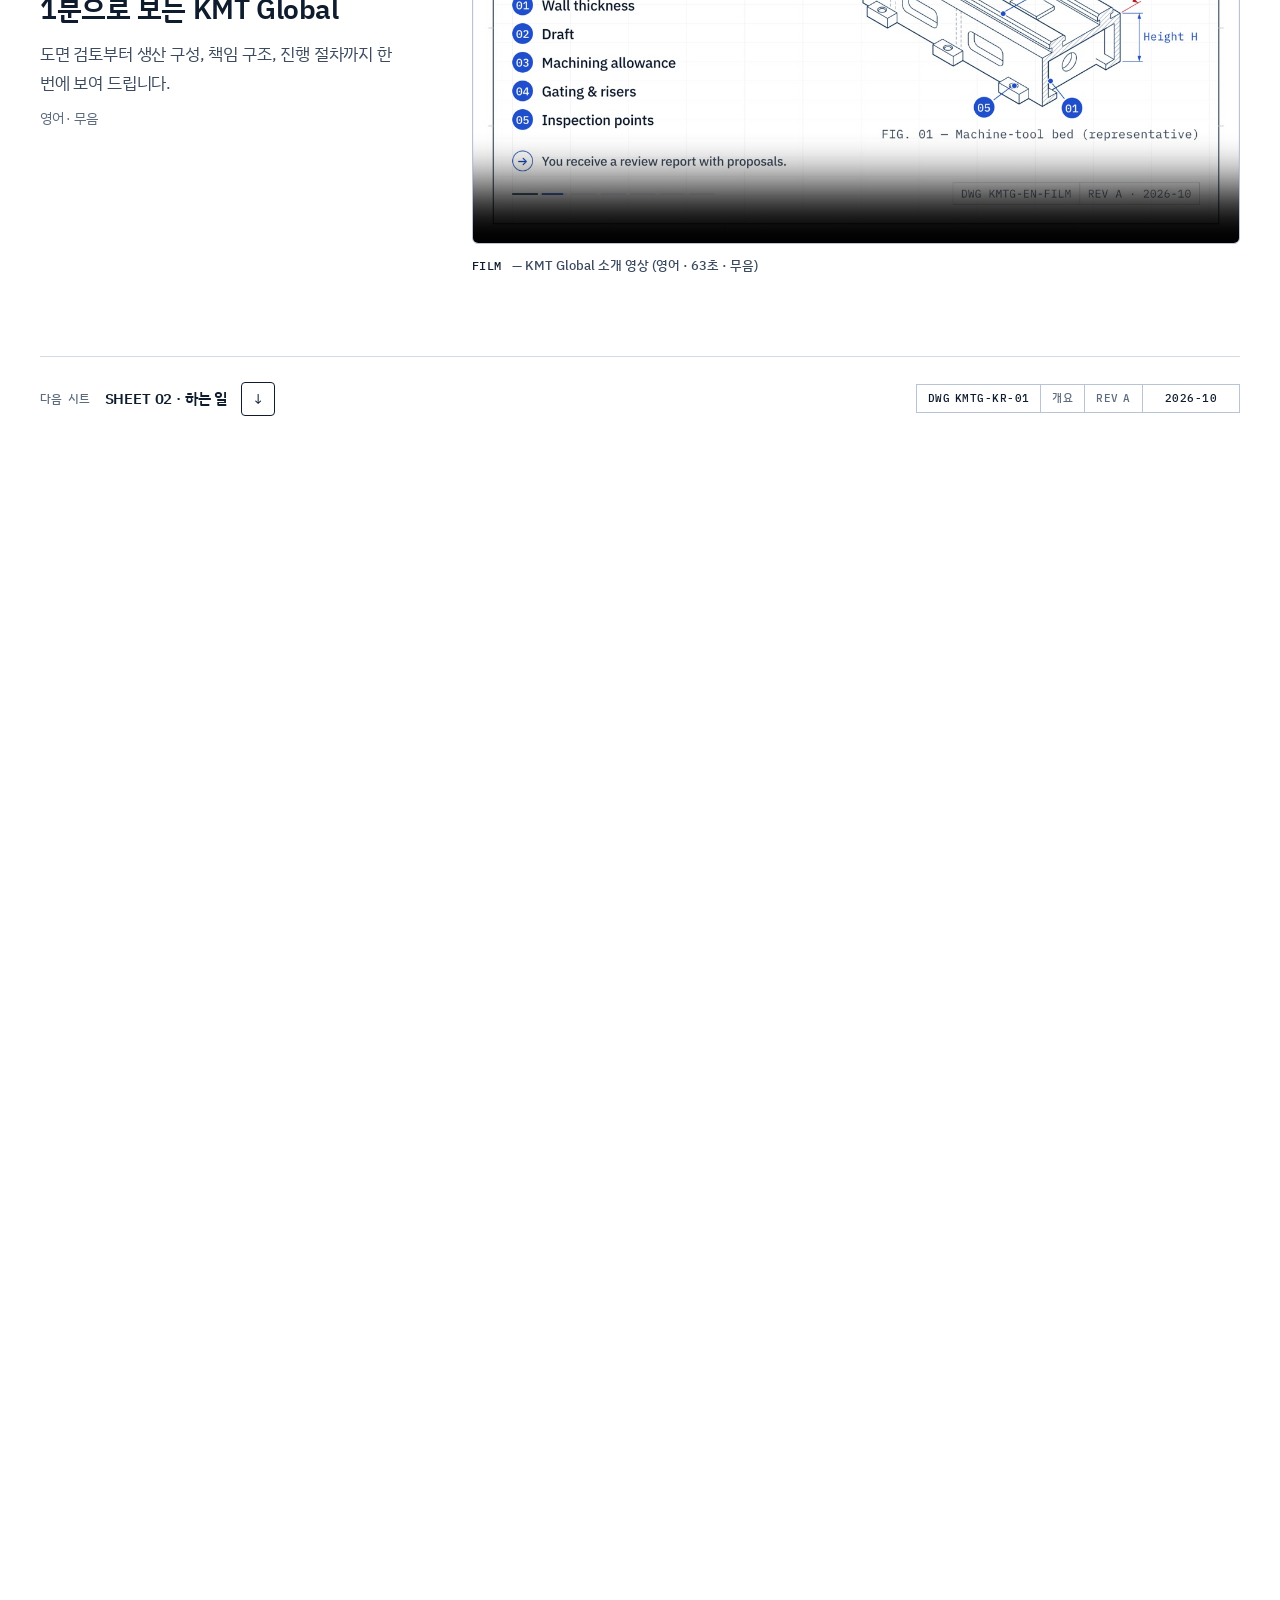
==== commit 3633b26f: "In-house processes: patterns, casting, fettling, shot blasting, painting; FAQ 12: no insert-casting " ====
--- a/index.html
+++ b/index.html
@@ -90,7 +90,7 @@
     {
       "@type": "FAQPage",
       "mainEntity": [
-        {"@type": "Question", "name": "KMT Global은 어떤 회사인가요?", "acceptedAnswer": {"@type": "Answer", "text": "KMT Global은 케이엠텍㈜의 해외 영업과 계약을 맡는 관계회사입니다. 계약·기술 검토·품질·수출은 KMT Global이 책임집니다. 케이엠텍㈜은 목형과 주조를 자체로 합니다. 기계가공은 케이엠텍㈜에 등록된 가공 협력사가, 케이엠텍㈜ 범위를 벗어나는 주조는 협력 주물 생산처가 맡습니다. 각 생산처는 별도 법인입니다. KMT Global이 보유한 인증은 아직 없으며, 인증은 각 생산처 명의입니다."}},
+        {"@type": "Question", "name": "KMT Global은 어떤 회사인가요?", "acceptedAnswer": {"@type": "Answer", "text": "KMT Global은 케이엠텍㈜의 해외 영업과 계약을 맡는 관계회사입니다. 계약·기술 검토·품질·수출은 KMT Global이 책임집니다. 케이엠텍㈜은 목형, 주조, 후처리(버 제거·쇼트), 도장까지 자체로 합니다. 기계가공은 케이엠텍㈜에 등록된 가공 협력사가, 케이엠텍㈜ 범위를 벗어나는 주조는 협력 주물 생산처가 맡습니다. 각 생산처는 별도 법인입니다. KMT Global이 보유한 인증은 아직 없으며, 인증은 각 생산처 명의입니다."}},
         {"@type": "Question", "name": "계약 당사자는 누구인가요?", "acceptedAnswer": {"@type": "Answer", "text": "KMT Global입니다. 견적, 계약, 대금 청구, 품질·납기 책임이 모두 KMT Global 한 곳으로 정리됩니다. 생산처가 여럿이어도 고객의 계약 상대는 하나입니다."}},
         {"@type": "Question", "name": "실제 생산처를 알 수 있나요?", "acceptedAnswer": {"@type": "Answer", "text": "관계사 케이엠텍㈜ 고령공장 건은 생산처를 처음부터 밝힙니다. 협력 생산처·가공 협력사 건은 NDA를 맺은 뒤 해당 건의 생산처(회사명·위치)를 알려 드립니다. 공개 범위는 생산처와 미리 정합니다. 각 생산처는 별도 법인이며, 고객과의 계약과 품질·납기 책임은 KMT Global이 집니다. 생산처를 바꿔야 할 때는 고객과 먼저 협의하고, 고객 도면은 고객이 서면으로 승인한 생산처에만 공유합니다."}},
         {"@type": "Question", "name": "IATF 16949 인증은 누가 보유하나요?", "acceptedAnswer": {"@type": "Answer", "text": "협력 주물 생산처 중 IATF 16949 인증을 받은 생산처(해당 법인)가 보유합니다. IATF 16949는 자동차 부품을 직접 제조하는 사이트에 부여되는 인증이라, 제조하지 않는 KMT Global은 인증 대상이 아닙니다. IATF 16949가 필요한 품목은 인증 생산처 경로로 검토합니다. 해당 건의 생산처는 NDA를 맺은 뒤 알려 드리며, 인증 확인 방법도 그때 안내합니다."}},
@@ -100,7 +100,7 @@
         {"@type": "Question", "name": "결제 조건과 인도 조건(인코텀즈)은 어떻게 되나요?", "acceptedAnswer": {"@type": "Answer", "text": "건별로 협의합니다. 인도 조건은 Incoterms® 2020 기준(FCA·FOB·CIF·DAP 등)으로 정합니다."}},
         {"@type": "Question", "name": "FTA 원산지 증빙이 가능한가요?", "acceptedAnswer": {"@type": "Answer", "text": "원산지 판정은 품목의 HS 분류와 원산지 규정에 따라 달라지므로 건별로 검토해 안내합니다. 관세율과 관세 분류는 수입국 세관이 판단하는 사항입니다."}},
         {"@type": "Question", "name": "견적을 받으려면 어떤 자료가 필요한가요?", "acceptedAnswer": {"@type": "Answer", "text": "도면(2D PDF, 가능하면 3D STEP), 재질 규격과 판, 단중 또는 대략적인 크기, 연간 수량과 로트, 가공 범위와 공차, 검사·문서 요구, 포장·인도 조건, 희망 일정입니다. 도면 전에 NDA가 필요하시면 알려 주세요."}},
-        {"@type": "Question", "name": "공장 방문이나 감사가 가능한가요?", "acceptedAnswer": {"@type": "Answer", "text": "관계사 케이엠텍㈜ 고령공장 방문·감사는 일정을 협의해 안내합니다. 협력 생산처는 NDA를 맺은 뒤 생산처의 동의를 받아 고객이 현장 감사를 하실 수 있습니다. KMT Global이 생산처를 점검한 기록은 요청하시면 드립니다."}}, {"@type": "Question", "name": "주물 가공도 되나요? 인서트 주조도 가능한가요?", "acceptedAnswer": {"@type": "Answer", "text": "가공은 됩니다. 케이엠텍㈜에 등록된 창원·대구·부산 지역 가공 협력사가 도면대로 가공하고, KMT Global이 공정 계획과 측정 결과를 검토합니다. 주조와 가공을 하나의 계약으로 맡기실 수 있습니다. 인서트 주조는 현재 대응하기 어렵습니다. 국내에서도 대응하는 업체가 해마다 줄어 지금은 약속드리기 어렵습니다."}}
+        {"@type": "Question", "name": "공장 방문이나 감사가 가능한가요?", "acceptedAnswer": {"@type": "Answer", "text": "관계사 케이엠텍㈜ 고령공장 방문·감사는 일정을 협의해 안내합니다. 협력 생산처는 NDA를 맺은 뒤 생산처의 동의를 받아 고객이 현장 감사를 하실 수 있습니다. KMT Global이 생산처를 점검한 기록은 요청하시면 드립니다."}}, {"@type": "Question", "name": "주물 가공도 되나요? 인서트 주조도 가능한가요?", "acceptedAnswer": {"@type": "Answer", "text": "가공은 됩니다. 케이엠텍㈜에 등록된 창원·대구·부산 지역 가공 협력사가 도면대로 가공하고, KMT Global이 공정 계획과 측정 결과를 검토합니다. 주조와 가공을 하나의 계약으로 맡기실 수 있습니다. 인서트 주조는 생산 실적이 없어 현재 대응하기 어렵습니다. 걸이 볼트 구멍 같은 나사부는 대개 주물에 직접 가공하는 방법으로 대신할 수 있습니다. 회주철은 FC150(GC150) 이상부터 대응하며 FC100은 대응하지 않습니다."}}
       ]
     }
   ]
@@ -264,7 +264,7 @@
       <li><b>1985</b><span>케이엠텍의 출발: 한국목형</span></li>
       <li><b>월 1,000 t</b><span>고령공장 생산능력</span></li>
       <li><b>10 t / 5 t</b><span>단품 최대: 회주철 / 구상흑연주철</span></li>
-      <li><b>자체 수행</b><span>목형·주조</span></li>
+      <li><b>자체 수행</b><span>목형·주조·도장</span></li>
       <li><b>현대위아 · DN솔루션즈</b><span>케이엠텍 공작기계 주물 납품처</span></li>
     </ul>
 
@@ -815,7 +815,7 @@
             <p class="st-step__no"><span class="st-step__n">03</span> / 06 · <span>생산 네트워크</span></p>
             <h3 class="st-step__h">생산은 품목에 맞는 생산처가 맡습니다.</h3>
             <p>관계사 케이엠텍㈜ 고령공장, 협력 주물 생산처, 가공 협력사 — 각각 별도 법인입니다.</p>
-            <dl class="st-net"><div><dt>관계사 케이엠텍㈜ 고령공장</dt><dd>후란 주조(중소물~대형) · 자체 목형 · ISO 9001:2015 (케이엠텍㈜ 명의, 인증번호 Q240233, <span class="nb">2029-07-17</span>까지)</dd></div><div><dt>협력 주물 생산처</dt><dd>자동조형 양산 · IATF 16949 인증 생산처 포함 (인증은 해당 법인 명의)</dd></div><div><dt>가공 협력사</dt><dd>기계가공 · 공정 계획⁠·⁠측정 결과 검토는 KMT Global</dd></div></dl>
+            <dl class="st-net"><div><dt>관계사 케이엠텍㈜ 고령공장</dt><dd>후란 주조(중소물~대형) · 자체 목형·도장 · ISO 9001:2015 (케이엠텍㈜ 명의, 인증번호 Q240233, <span class="nb">2029-07-17</span>까지)</dd></div><div><dt>협력 주물 생산처</dt><dd>자동조형 양산 · IATF 16949 인증 생산처 포함 (인증은 해당 법인 명의)</dd></div><div><dt>가공 협력사</dt><dd>기계가공 · 공정 계획⁠·⁠측정 결과 검토는 KMT Global</dd></div></dl>
           </div>
         </li>
         <li class="st-step" data-st-step="4">
@@ -1685,7 +1685,7 @@
       <p class="faq__cta"><a class="btn btn--ghost" href="#contact">다른 질문은 메일로 <span class="arw" aria-hidden="true">→</span></a></p>
     </header>
     <div class="faq">
-      <details class="faq__item" id="faq-1" open><summary class="faq__q"><span class="faq__n">01</span><span class="faq__qt">KMT Global은 어떤 회사인가요?</span></summary><div class="faq__a"><p>KMT Global은 케이엠텍㈜의 해외 영업과 계약을 맡는 관계회사입니다. 계약·기술 검토·품질·수출은 KMT Global이 책임집니다. 케이엠텍㈜은 목형과 주조를 자체로 합니다. 기계가공은 케이엠텍㈜에 등록된 가공 협력사가, 케이엠텍㈜ 범위를 벗어나는 주조는 협력 주물 생산처가 맡습니다. 각 생산처는 별도 법인입니다. KMT Global이 보유한 인증은 아직 없으며, 인증은 각 생산처 명의입니다(<a href="#q-cert">SHEET 07 인증 표</a>).</p></div></details>
+      <details class="faq__item" id="faq-1" open><summary class="faq__q"><span class="faq__n">01</span><span class="faq__qt">KMT Global은 어떤 회사인가요?</span></summary><div class="faq__a"><p>KMT Global은 케이엠텍㈜의 해외 영업과 계약을 맡는 관계회사입니다. 계약·기술 검토·품질·수출은 KMT Global이 책임집니다. 케이엠텍㈜은 목형, 주조, 후처리(버 제거·쇼트), 도장까지 자체로 합니다. 기계가공은 케이엠텍㈜에 등록된 가공 협력사가, 케이엠텍㈜ 범위를 벗어나는 주조는 협력 주물 생산처가 맡습니다. 각 생산처는 별도 법인입니다. KMT Global이 보유한 인증은 아직 없으며, 인증은 각 생산처 명의입니다(<a href="#q-cert">SHEET 07 인증 표</a>).</p></div></details>
       <details class="faq__item" id="faq-2"><summary class="faq__q"><span class="faq__n">02</span><span class="faq__qt">계약 당사자는 누구인가요?</span></summary><div class="faq__a"><p>KMT Global입니다. 견적, 계약, 대금 청구, 품질⁠·⁠납기 책임이 모두 KMT Global 한 곳으로 정리됩니다. 생산처가 여럿이어도 고객의 계약 상대는 하나입니다.</p></div></details>
       <details class="faq__item" id="faq-3"><summary class="faq__q"><span class="faq__n">03</span><span class="faq__qt">실제 생산처를 알 수 있나요?</span></summary><div class="faq__a"><p>관계사 케이엠텍㈜ 고령공장 건은 생산처를 처음부터 밝힙니다. 협력 생산처⁠·⁠가공 협력사 건은 NDA를 맺은 뒤 해당 건의 생산처(회사명⁠·⁠위치)를 알려 드립니다. 공개 범위는 생산처와 미리 정합니다. 각 생산처는 별도 법인이며, 고객과의 계약과 품질⁠·⁠납기 책임은 KMT Global이 집니다. 생산처를 바꿔야 할 때는 고객과 먼저 협의하고, 고객 도면은 고객이 서면으로 승인한 생산처에만 공유합니다.</p></div></details>
       <details class="faq__item" id="faq-4"><summary class="faq__q"><span class="faq__n">04</span><span class="faq__qt">IATF 16949 인증은 누가 보유하나요?</span></summary><div class="faq__a"><p>협력 주물 생산처 중 IATF 16949 인증을 받은 생산처(해당 법인)가 보유합니다. IATF 16949는 자동차 부품을 직접 제조하는 사이트에 부여되는 인증이라, 제조하지 않는 KMT Global은 인증 대상이 아닙니다. IATF 16949가 필요한 품목은 인증 생산처 경로로 검토합니다. 해당 건의 생산처는 NDA를 맺은 뒤 알려 드리며, 인증 확인 방법도 그때 안내합니다.</p></div></details>
@@ -1696,7 +1696,7 @@
       <details class="faq__item" id="faq-9"><summary class="faq__q"><span class="faq__n">09</span><span class="faq__qt">FTA 원산지 증빙이 가능한가요?</span></summary><div class="faq__a"><p>원산지 판정은 품목의 HS 분류와 원산지 규정에 따라 달라지므로 건별로 검토해 안내합니다. 관세율과 관세 분류는 수입국 세관이 판단하는 사항입니다.</p></div></details>
       <details class="faq__item" id="faq-10"><summary class="faq__q"><span class="faq__n">10</span><span class="faq__qt">견적을 받으려면 어떤 자료가 필요한가요?</span></summary><div class="faq__a"><p>도면(2D PDF, 가능하면 3D STEP), 재질 규격과 판, 단중 또는 대략적인 크기, 연간 수량과 로트, 가공 범위와 공차, 검사⁠·⁠문서 요구, 포장⁠·⁠인도 조건, 희망 일정입니다. 도면 전에 NDA가 필요하시면 알려 주세요.</p></div></details>
       <details class="faq__item" id="faq-11"><summary class="faq__q"><span class="faq__n">11</span><span class="faq__qt">공장 방문이나 감사가 가능한가요?</span></summary><div class="faq__a"><p>관계사 케이엠텍㈜ 고령공장 방문⁠·⁠감사는 일정을 협의해 안내합니다. 협력 생산처는 NDA를 맺은 뒤 생산처의 동의를 받아 고객이 현장 감사를 하실 수 있습니다. KMT Global이 생산처를 점검한 기록은 요청하시면 드립니다.</p></div></details>
-      <details class="faq__item" id="faq-12"><summary class="faq__q"><span class="faq__n">12</span><span class="faq__qt">주물 가공도 되나요? 인서트 주조도 가능한가요?</span></summary><div class="faq__a"><p>가공은 됩니다. 케이엠텍㈜에 등록된 창원·대구·부산 지역 가공 협력사가 도면대로 가공하고, KMT Global이 공정 계획과 측정 결과를 검토합니다. 주조와 가공을 하나의 계약으로 맡기실 수 있습니다. 인서트 주조는 현재 대응하기 어렵습니다. 국내에서도 대응하는 업체가 해마다 줄어 지금은 약속드리기 어렵습니다.</p></div></details>
+      <details class="faq__item" id="faq-12"><summary class="faq__q"><span class="faq__n">12</span><span class="faq__qt">주물 가공도 되나요? 인서트 주조도 가능한가요?</span></summary><div class="faq__a"><p>가공은 됩니다. 케이엠텍㈜에 등록된 창원·대구·부산 지역 가공 협력사가 도면대로 가공하고, KMT Global이 공정 계획과 측정 결과를 검토합니다. 주조와 가공을 하나의 계약으로 맡기실 수 있습니다. 인서트 주조는 생산 실적이 없어 현재 대응하기 어렵습니다. 걸이 볼트 구멍 같은 나사부는 대개 주물에 직접 가공하는 방법으로 대신할 수 있습니다. 회주철은 FC150(GC150) 이상부터 대응하며 FC100은 대응하지 않습니다.</p></div></details>
     </div>
     <div class="tbrow faq-layout__tb">
       <a class="next" href="#contact"><span class="next__k">다음 시트</span><span class="next__t">SHEET 12 · 문의</span><span class="next__a" aria-hidden="true">↓</span></a>
